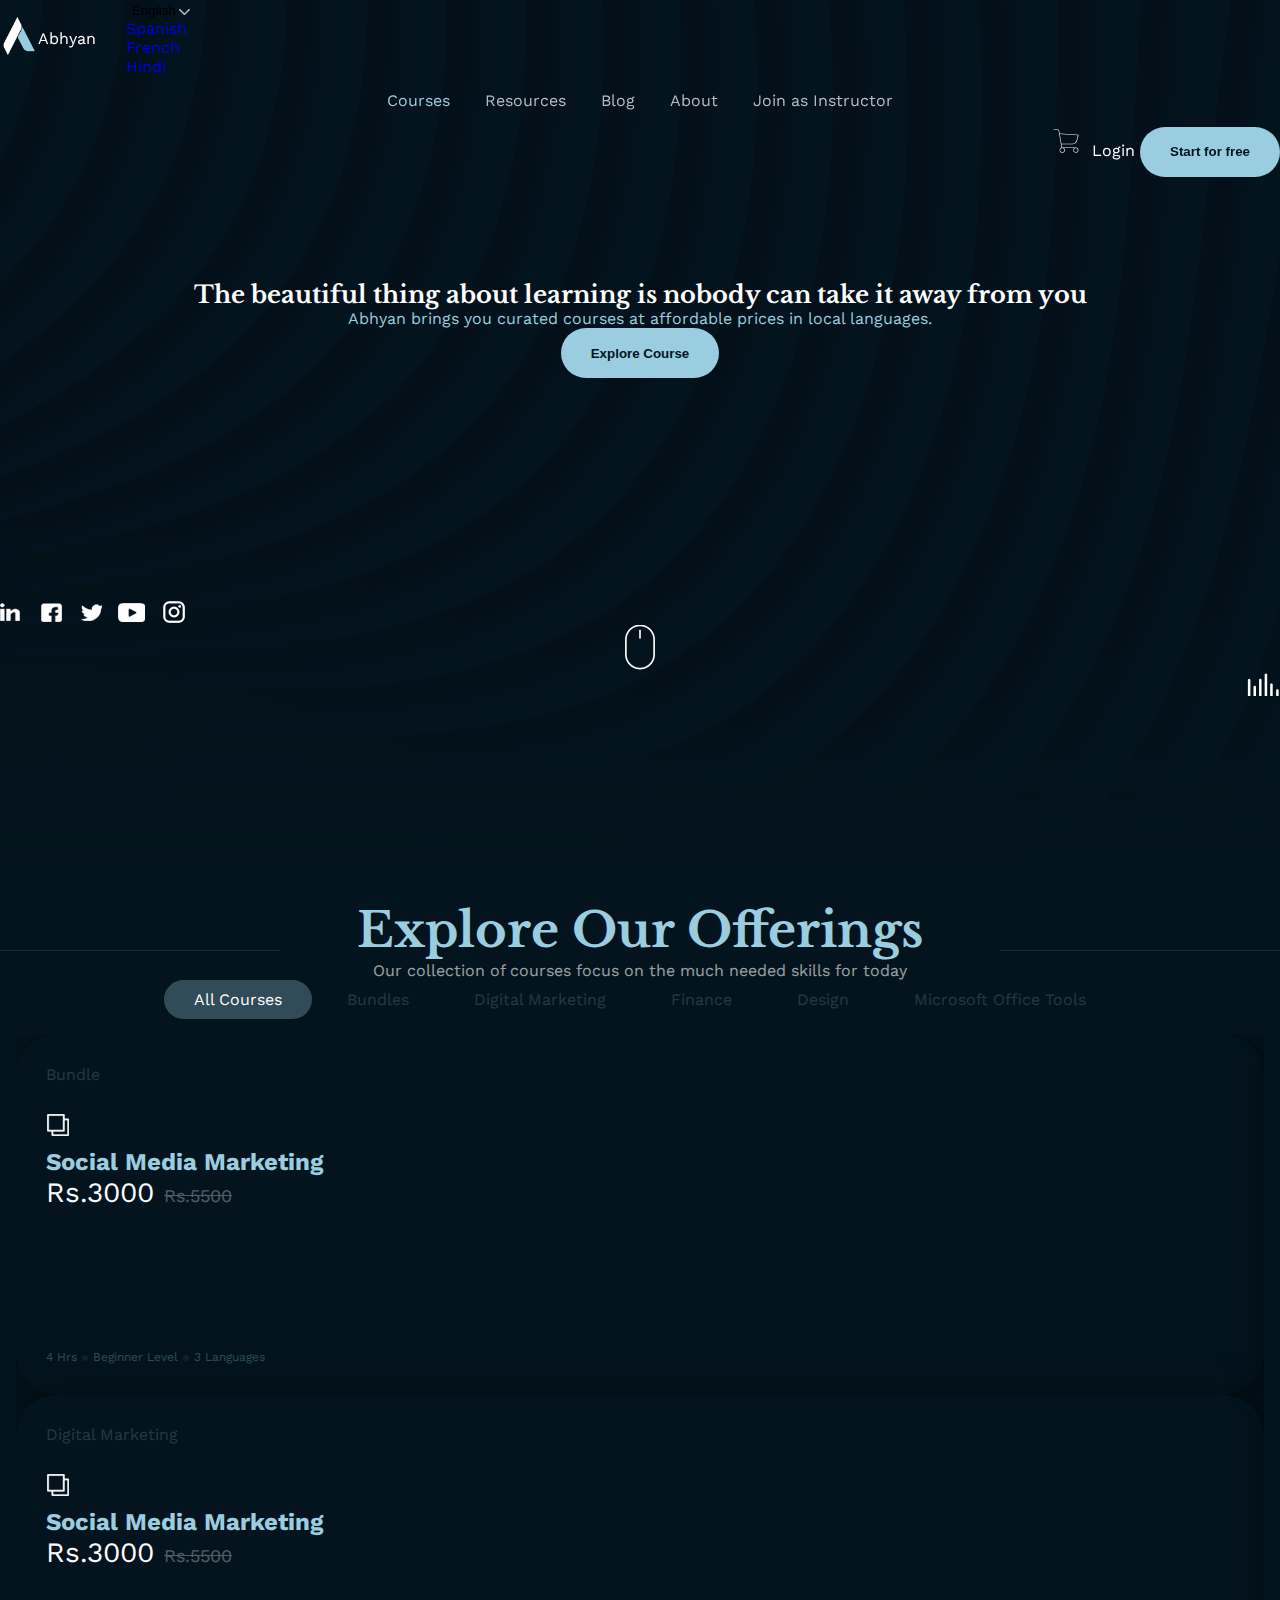
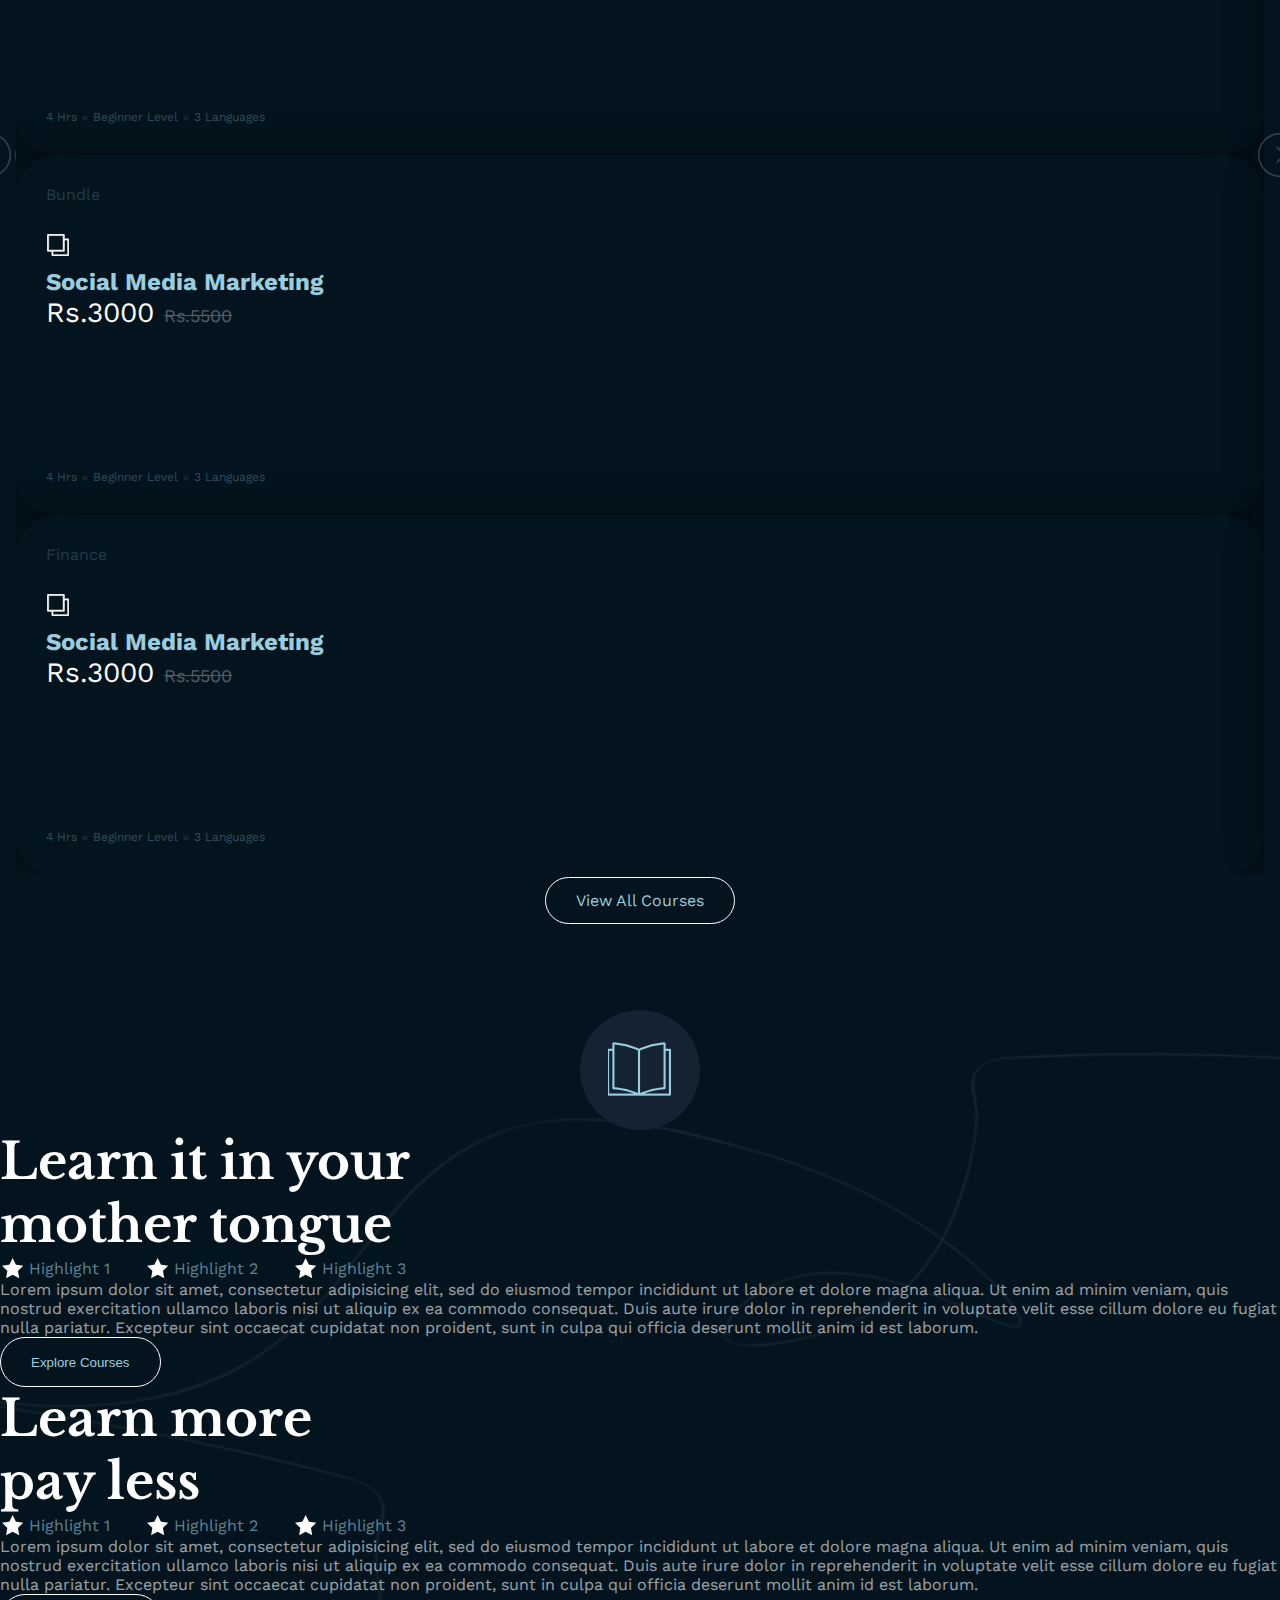
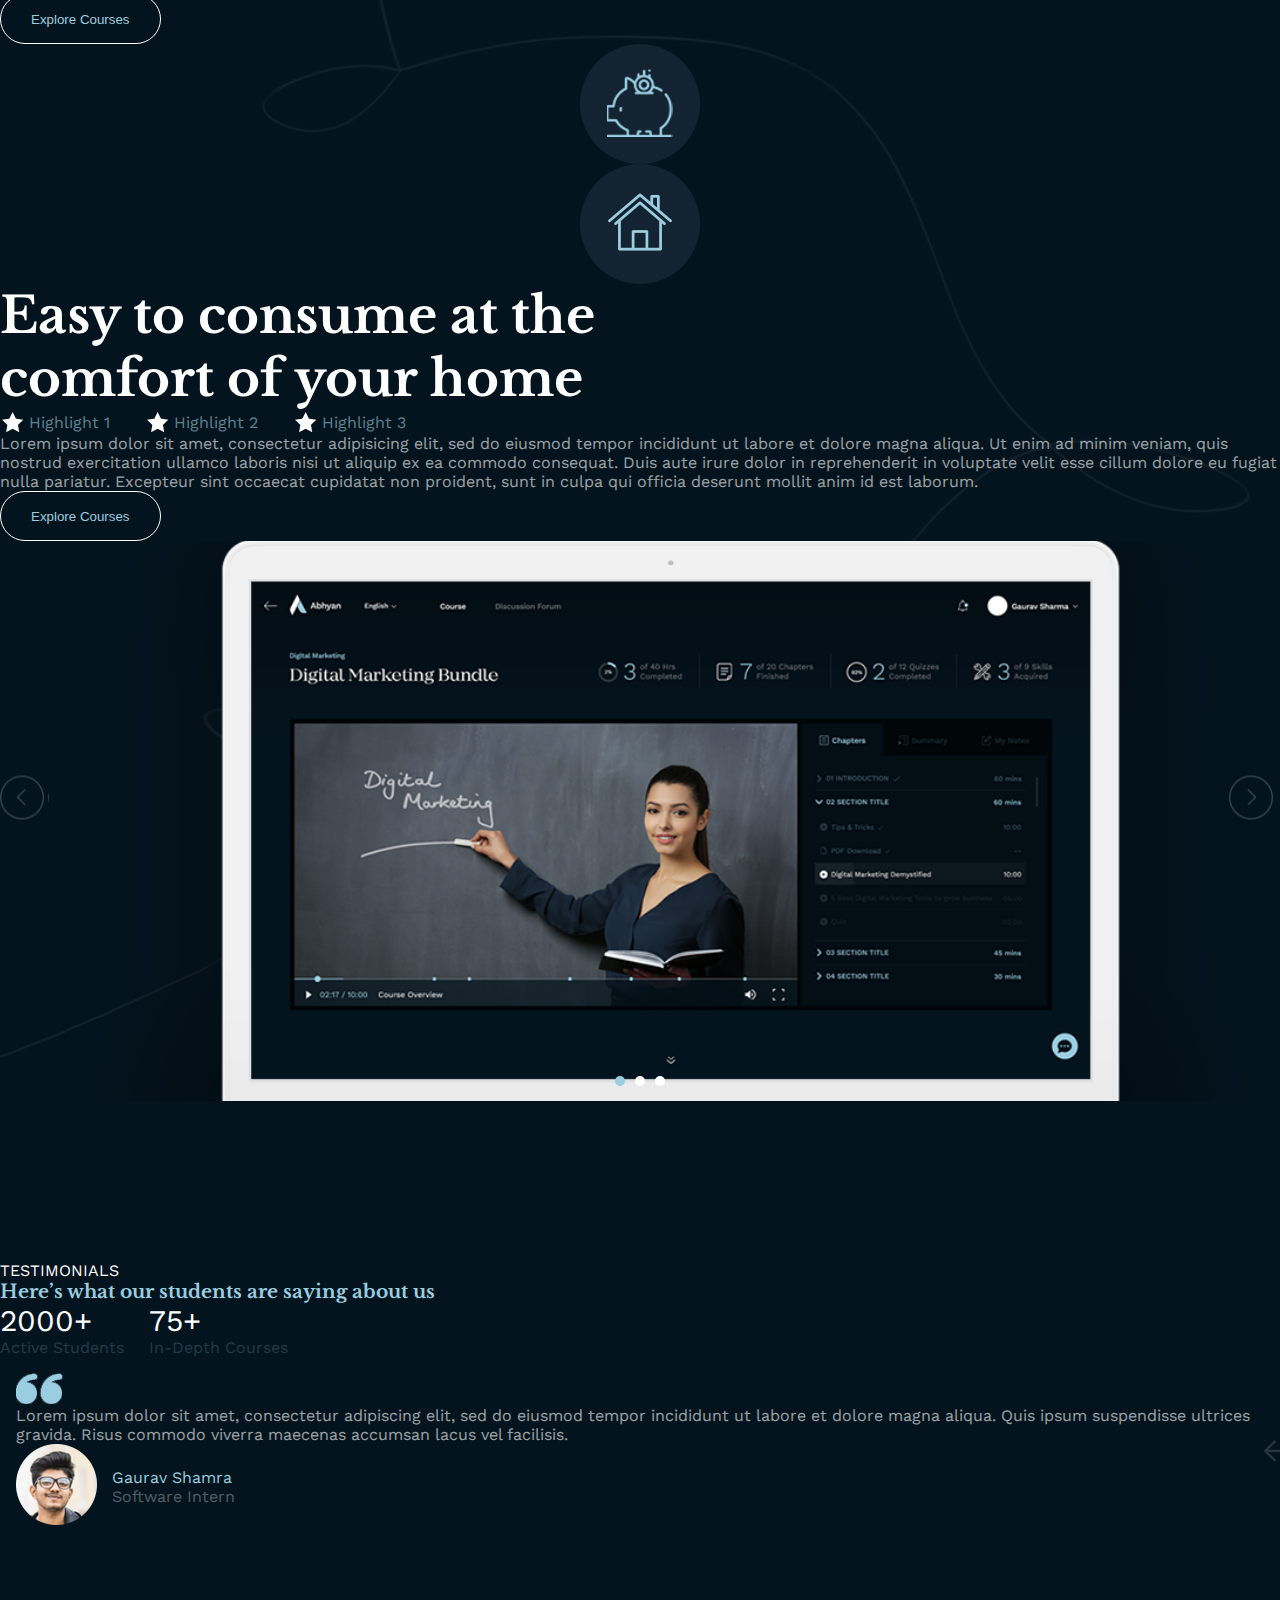
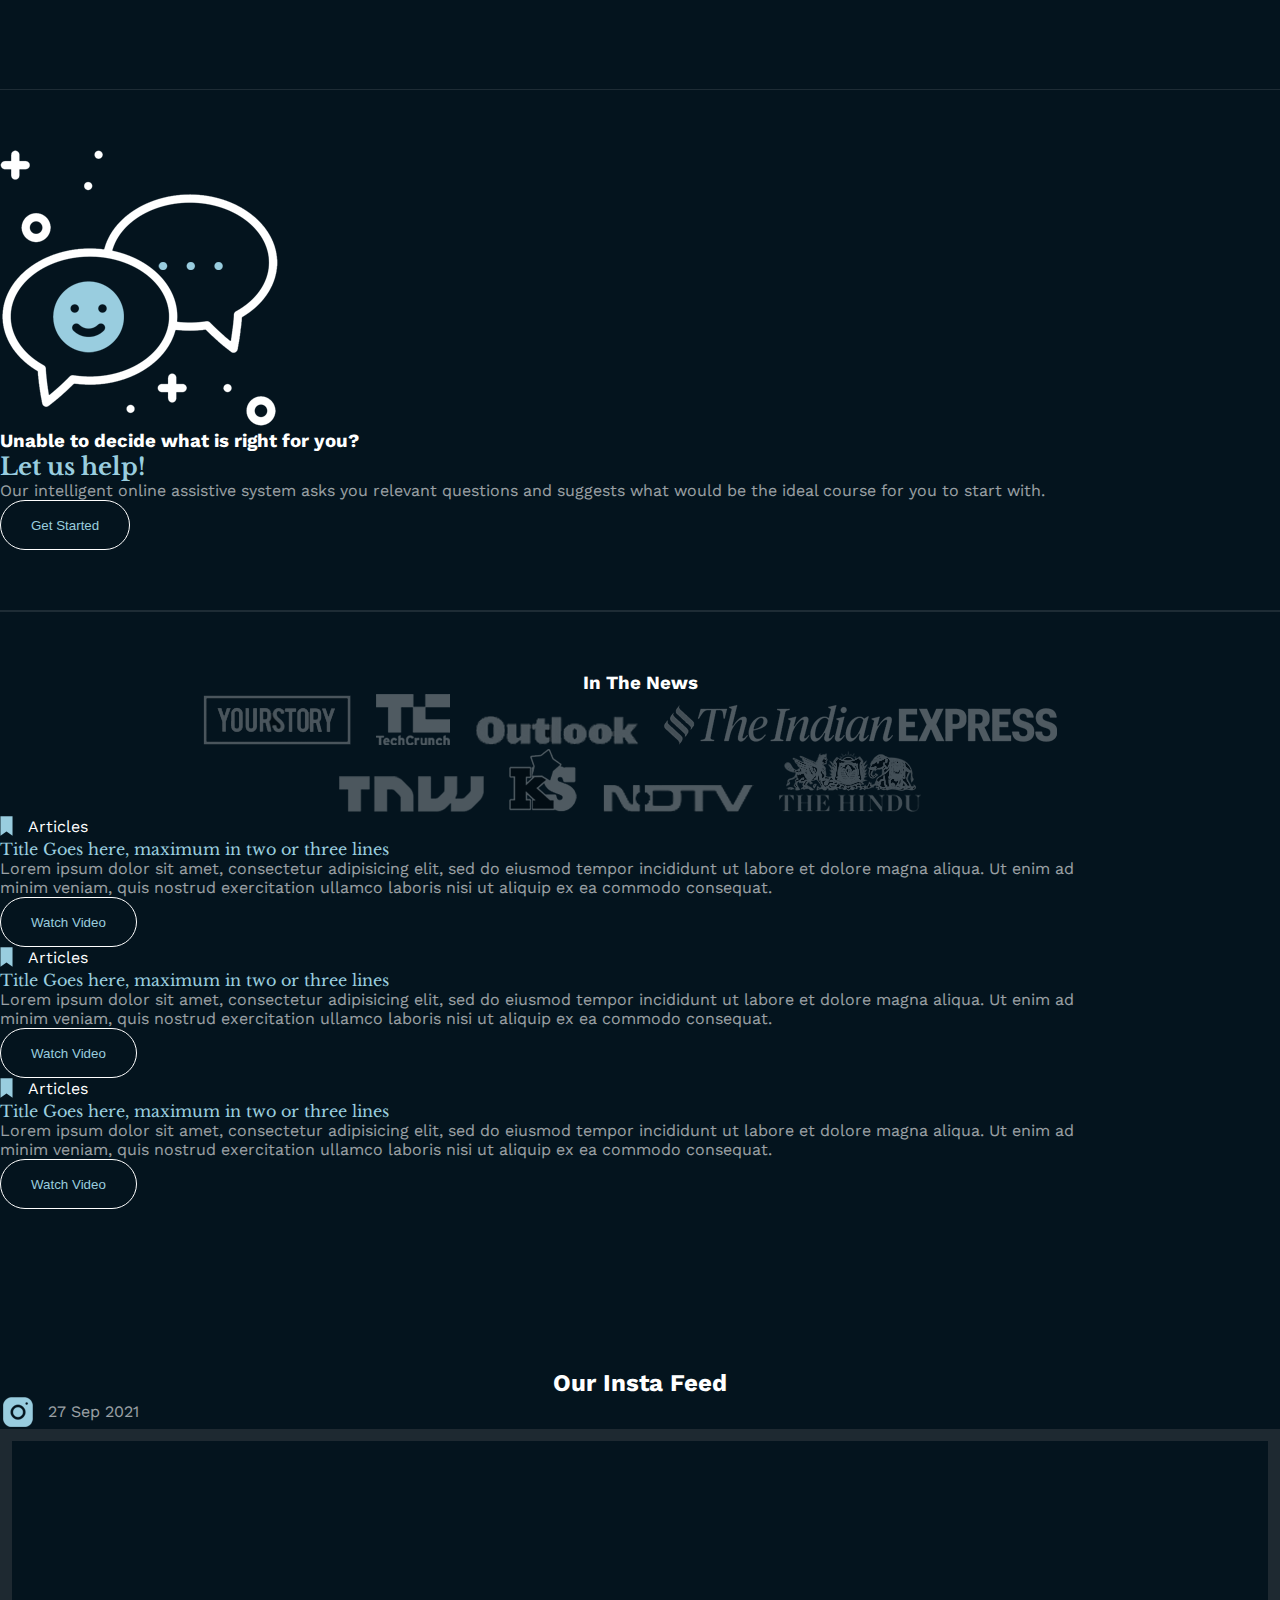
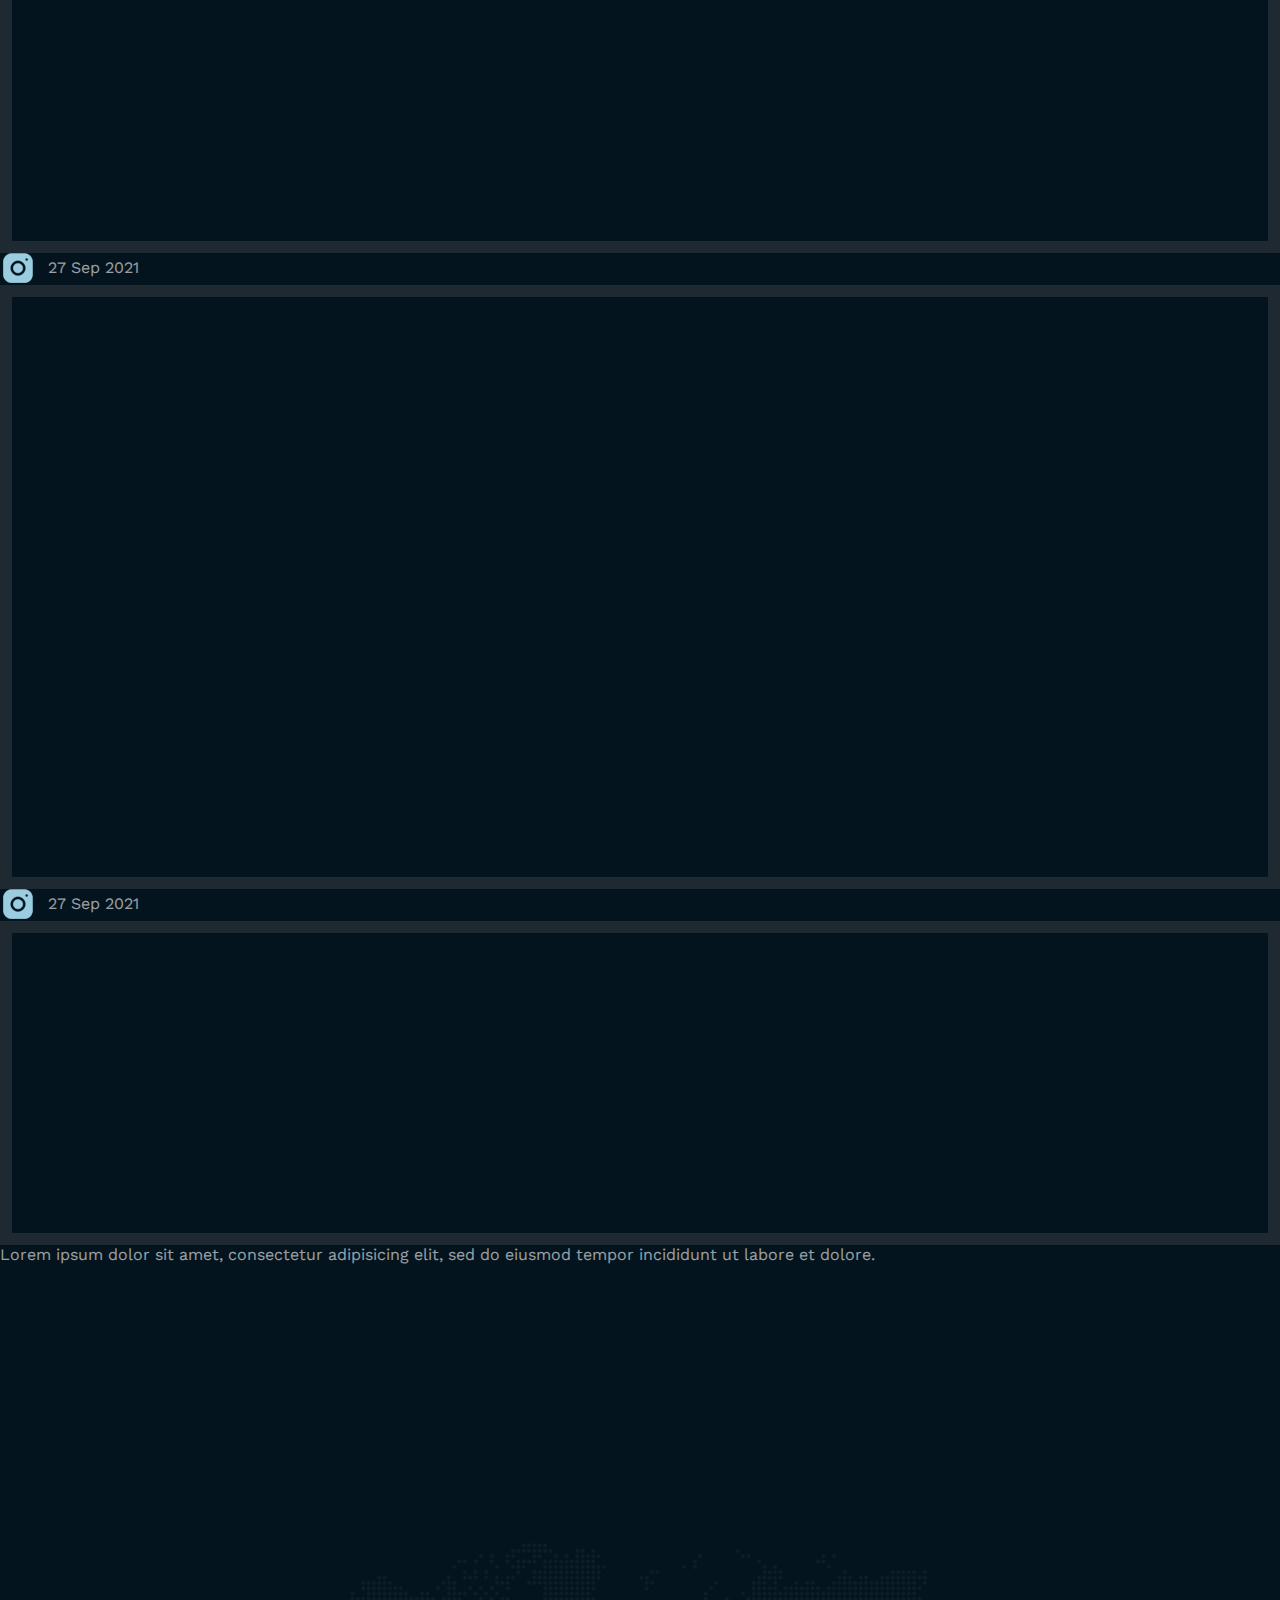
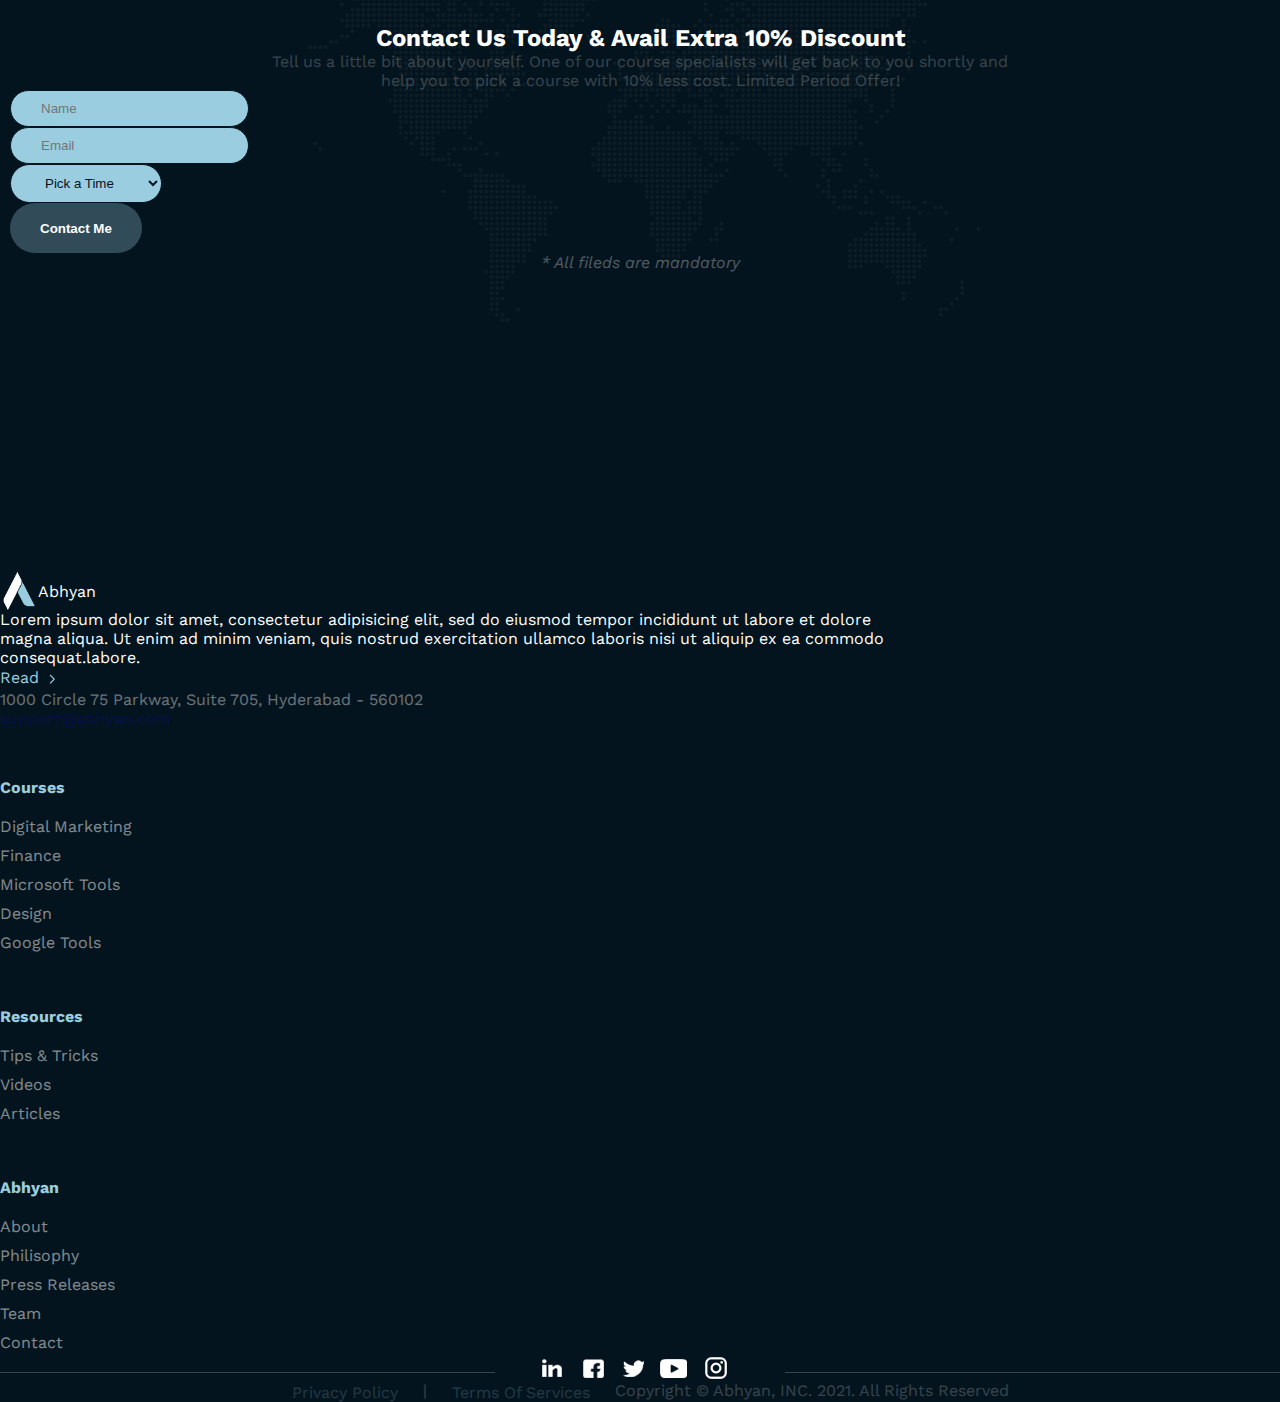
==== index.html @ 8d888784 "UI fixed" ====
<!DOCTYPE html>
<html lang="en">
<head>
  <meta charset="UTF-8">
  <meta http-equiv="X-UA-Compatible" content="IE=edge">
  <meta name="viewport" content="width=device-width, initial-scale=1.0">
  <link href="https://cdn.jsdelivr.net/npm/bootstrap@5.0.2/dist/css/bootstrap.min.css" rel="stylesheet"
    integrity="sha384-EVSTQN3/azprG1Anm3QDgpJLIm9Nao0Yz1ztcQTwFspd3yD65VohhpuuCOmLASjC" crossorigin="anonymous">
  <script src="https://cdn.jsdelivr.net/npm/bootstrap@5.0.2/dist/js/bootstrap.bundle.min.js"
    integrity="sha384-MrcW6ZMFYlzcLA8Nl+NtUVF0sA7MsXsP1UyJoMp4YLEuNSfAP+JcXn/tWtIaxVXM"
    crossorigin="anonymous"></script>
  <title>Abhyan</title>
  <link href="https://fonts.googleapis.com/css2?family=Work+Sans:wght@200;400;600;800;900&display=swap"
    rel="stylesheet">
  <link rel="stylesheet" href="css/custom.css">
  <link href="https://fonts.googleapis.com/css2?family=Libre+Baskerville:ital,wght@0,400;0,700;1,400&display=swap"
    rel="stylesheet">
  <link rel="icon" type="image/x-icon" href="/img/favicon.ico">

</head>

<body>
  <header class="ab-header p-3" id="_hederBar">
    <div class="container">
      <div class="row ab-justify-content">
        <div class="col-3 ">
          <div class="ab-logo-wrapper">
            <div class="ab-logo" >
              <button class="ab-account-menu-mobile" type="button"  onclick="accountMenuMobile()" ><svg class="MuiSvgIcon-root MuiSvgIcon-fontSizeMedium css-wr8ge5" focusable="false" aria-hidden="true" viewBox="0 0 24 24" data-testid="MenuIcon"><path d="M3 18h18v-2H3v2zm0-5h18v-2H3v2zm0-7v2h18V6H3z"></path></svg><span class="MuiTouchRipple-root css-w0pj6f"></span></button>
              <a class="ab-logo-img" href="index.html"><img src="img/abhyan-logo.png" alt="abhyan"></a>
              <span class="ab-logo-content fs-5 ">Abhyan</span>
            </div>
            <div class="ab-lg">
              <div class="dropdown">
                <button class="btn btn-secondary dropdown-toggle ab-dropdown" type="button" id="ab-lang"
                  data-bs-toggle="dropdown" aria-expanded="false">
                  English
                </button>
                <ul class="dropdown-menu" aria-labelledby="dropdownMenuButton1">
                  <li><a class="dropdown-item" href="#">Spanish</a></li>
                  <li><a class="dropdown-item" href="#">French</a></li>
                  <li><a class="dropdown-item" href="#">Hindi </a></li>
                </ul>
              </div>
            </div>
          </div>
        </div>
        <div class="col">
          <ul class="ab-nav" id="_navMenu">
            <li> <a class="active fs-6">Courses</a></li>
            <li> <a class="">Resources</a></li>
            <li> <a class="">Blog</a></li>
            <li> <a class="">About</a></li>
            <li> <a class="">Join as Instructor</a></li>
          </ul>
          <div class="ab-balck-bg-mainmenu" onclick="accountMenuMobile()"></div>
        </div>
        <div class="col-3 ab-text-right ab-m-width">
          <div class="ab-login-st">
            <button class="ab-card-icon" tabindex="0" type="button"><span class="MuiBadge-root MuiBadge-root css-1rzb3uu"><svg width="30" height="30" viewBox="0 0 512 512" xmlns="http://www.w3.org/2000/svg"><path d="m444.72 252.01 26.316-96.051a5.114 5.114 0 0 0-.758-4.3 5.11 5.11 0 0 0-3.797-2.153l-318-22.988a5.19 5.19 0 0 0-.922 0l-7.218-42.344a35.84 35.84 0 0 0-35.328-29.797H46.079a5.12 5.12 0 0 0 0 10.238h59.395a25.615 25.615 0 0 1 16.516 6.035 25.611 25.611 0 0 1 8.726 15.266l37.477 219.9c-.043.39-.043.79 0 1.18.035.992.356 1.949.922 2.765l10.238 59.086.004-.004a45.105 45.105 0 0 0 2.601 87.617 45.093 45.093 0 0 0 37.688-9.023 45.106 45.106 0 0 0 .257-69.993h174.08a45.113 45.113 0 0 0-16.438 37.09 45.125 45.125 0 0 0 20.008 35.293 45.104 45.104 0 0 0 68.22-24.453 45.099 45.099 0 0 0-43.22-58.168h-233.73l-9.625-54.887h186.52a81.91 81.91 0 0 0 49.691-16.809 81.912 81.912 0 0 0 29.31-43.504zm12.082 160.41v-.004a34.863 34.863 0 0 1-59.519 24.656 34.867 34.867 0 0 1-10.215-24.656 34.864 34.864 0 0 1 10.215-24.652 34.865 34.865 0 0 1 24.652-10.215 34.916 34.916 0 0 1 24.641 10.23 34.909 34.909 0 0 1 10.227 24.637zm-231.27 0v-.004a34.863 34.863 0 0 1-59.519 24.656 34.867 34.867 0 0 1-10.215-24.656 34.864 34.864 0 0 1 10.215-24.652 34.865 34.865 0 0 1 24.652-10.215 34.923 34.923 0 0 1 34.868 34.867zm-76.031-275.56 310.07 22.371-24.73 90.062a71.667 71.667 0 0 1-69.117 52.785h-188.06z" fill="#fff"></path></svg><span class="MuiBadge-badge jss122 MuiBadge-standard MuiBadge-invisible MuiBadge-anchorOriginTopRight MuiBadge-anchorOriginTopRightCircular MuiBadge-overlapCircular MuiBadge-colorPrimary MuiBadge-badge css-1kj5hpl"></span></span><span class="MuiTouchRipple-root css-w0pj6f"></span></button>
            <a type="button" class="btn btn-link" onclick="closeBt()">Login</a>
            <button type="button" class="btn btn-primary ab-button m-hd">Start for free</button>
          </div>
        </div>
      </div>
    </div>
  </header>

  <!-- banner -->
  <section class="ab-banner" id="_bannerwith">
    <div class="container">
      <div class="row">
        <div class="col">
          <div class="ab-banner-wrapper">
            <h2 class="ab-title-banner ab-title mb-3 fs-1">The beautiful thing about learning is nobody can take it away from
              you
            </h2>
            <span class="ab-sub-title mb-5">Abhyan brings you curated courses at affordable prices in local
              languages.</span>
            <button type="button" class="btn btn-primary ab-button">Explore Course</button>
          </div>
        </div>
      </div>
    </div>
    <div class="container ab-banner-footer">
      <div class="row">
        <div class="col">
          <ul class="ab-sns">
            <li>
              <a>
                <span class="ab-linkedin"></span>
              </a>
            </li>
            <li>
              <a>
                <span class="ab-facebook"></span>
              </a>
            </li>
            <li>
              <a>
                <span class="ab-twitter"></span>
              </a>
            </li>
            <li>
              <a>
                <span class="ab-youtube"></span>
              </a>
            </li>
            <li>
              <a>
                <span class="ab-pinterest"></span>
              </a>
            </li>
          </ul>
        </div>
        <div class="col">
          <a class="ab-scroll-icon ab-sprit-img" href="#explore"></a>
        </div>
        <div class="col ab-text-right">
          <span class="ab-sound ab-sprit-img"></span>
        </div>
      </div>
    </div>
  </section>

  <!--Exploer Our offerings-->
  <section class="ab-exp-off ab-title-line" id="explore">
    <div class="container" id="tabs">
      <div class="row ab-text-center ">
        <div class="col">
          <div class="ab-title my-4">
            <h2 class="ab-title ab-exp-title mb-2 fs-1">Explore Our Offerings</h2>
            <span class="ab-content">Our collection of courses focus on the much needed skills for today</span>
          </div>
        </div>
      </div>
      <div class="row ab-text-center my-4">
        <div class="col">
          <div class="ab-courses">
            <a class="slide-arrow ab-sprit-img slide-arrow-next-mon" onclick="nextBtn(event)"></a>
            <ul class="ab-courses-list">
              <li class="ab-courses-link ab-active"><a class=" tab whiteborder" >All Courses</a></li>
              <li class="ab-courses-link"><a class="tab" >Bundles</a></li>
              <li class="ab-courses-link"><a class="tab" >Digital Marketing</a></li>
              <li class="ab-courses-link"><a class="tab" >Finance</a></li>
              <li class="ab-courses-link"><a class="tab" >Design</a></li>
              <li class="ab-courses-link"><a class="tab" >Microsoft Office Tools</a></li>
            </ul>
            <a class="slide-arrow ab-sprit-img slide-arrow-prev-mon" onclick="prevBtn(event)"></a>
          </div>
        </div>
      </div>
      <div class="row ab-exp-out-tab ab-exp-90 my-4">
        <div class="col">
          <div id="allCourses" class="tabContent">
            <div class="slider-wrapper">
              <a class="slide-arrow ab-sprit-img slide-arrow-next" onclick="nextBtn(event)"></a>
              <ul class="slides-container py-5 c">
                <li class="slide">
                  <div class="row ab-exp-out-tab gap1rp">
                    <div class="col-md-3 col-sm-12">
                      <div class="ab-exp-box">
                        <span class="ab-exp-box-tab-content">Bundle</span>
                        <spna class="ab-exp-box-icon ab-sprit-img"></spna>
                        <h3 class="ab-exp-box-title">Social Media Marketing</h3>
                        <div class="ab-exp-box-prize">
                          <span class="ab-main-prize">Rs.3000 </span>
                          <del class="ab-delelt-prize">Rs.5500</del>
                        </div>
                        <div class="ab-exp-box-footer">
                          <ul class="ab-exp-box-footer-list">
                            <li>4 Hrs</li>
                            <li><span class="ab-space-dot"></span></li>
                            <li>Beginner Level</li>
                            <li><span class="ab-space-dot"></span></li>
                            <li>3 Languages</li>
                          </ul>
                        </div>
                      </div>
                    </div>
                    <div class="col-md-3 col-sm-12">
                      <div class="ab-exp-box">
                        <span class="ab-exp-box-tab-content">Digital Marketing</span>
                        <spna class="ab-exp-box-icon ab-sprit-img"></spna>
                        <h3 class="ab-exp-box-title">Social Media Marketing</h3>
                        <div class="ab-exp-box-prize">
                          <span class="ab-main-prize">Rs.3000 </span>
                          <del class="ab-delelt-prize">Rs.5500</del>
                        </div>
                        <div class="ab-exp-box-footer">
                          <ul class="ab-exp-box-footer-list">
                            <li>4 Hrs</li>
                            <li><span class="ab-space-dot"></span></li>
                            <li>Beginner Level</li>
                            <li><span class="ab-space-dot"></span></li>
                            <li>3 Languages</li>
                          </ul>
                        </div>
                      </div>
                    </div>
                    <div class="col-md-3 col-sm-12">
                      <div class="ab-exp-box">
                        <span class="ab-exp-box-tab-content">Bundle</span>
                        <spna class="ab-exp-box-icon ab-sprit-img"></spna>
                        <h3 class="ab-exp-box-title">Social Media Marketing</h3>
                        <div class="ab-exp-box-prize">
                          <span class="ab-main-prize">Rs.3000 </span>
                          <del class="ab-delelt-prize">Rs.5500</del>
                        </div>
                        <div class="ab-exp-box-footer">
                          <ul class="ab-exp-box-footer-list">
                            <li>4 Hrs</li>
                            <li><span class="ab-space-dot"></span></li>
                            <li>Beginner Level</li>
                            <li><span class="ab-space-dot"></span></li>
                            <li>3 Languages</li>
                          </ul>
                        </div>
                      </div>
                    </div>
                    <div class="col-md-3 col-sm-12">
                      <div class="ab-exp-box">
                        <span class="ab-exp-box-tab-content">Finance</span>
                        <spna class="ab-exp-box-icon ab-sprit-img"></spna>
                        <h3 class="ab-exp-box-title">Social Media Marketing</h3>
                        <div class="ab-exp-box-prize">
                          <span class="ab-main-prize">Rs.3000 </span>
                          <del class="ab-delelt-prize">Rs.5500</del>
                        </div>
                        <div class="ab-exp-box-footer">
                          <ul class="ab-exp-box-footer-list">
                            <li>4 Hrs</li>
                            <li><span class="ab-space-dot"></span></li>
                            <li>Beginner Level</li>
                            <li><span class="ab-space-dot"></span></li>
                            <li>3 Languages</li>
                          </ul>
                        </div>
                      </div>
                    </div>
                  </div>
                </li>
                <li class="slide">
                  <div class="row ab-exp-out-tab gap1rp">
                    <div class="col-md-3 col-sm-12">
                      <div class="ab-exp-box">
                        <span class="ab-exp-box-tab-content">Bundle</span>
                        <spna class="ab-exp-box-icon ab-sprit-img"></spna>
                        <h3 class="ab-exp-box-title">Social Media Marketing</h3>
                        <div class="ab-exp-box-prize">
                          <span class="ab-main-prize">Rs.3000 </span>
                          <del class="ab-delelt-prize">Rs.5500</del>
                        </div>
                        <div class="ab-exp-box-footer">
                          <ul class="ab-exp-box-footer-list">
                            <li>4 Hrs</li>
                            <li><span class="ab-space-dot"></span></li>
                            <li>Beginner Level</li>
                            <li><span class="ab-space-dot"></span></li>
                            <li>3 Languages</li>
                          </ul>
                        </div>
                      </div>
                    </div>
                    <div class="col-md-3 col-sm-12">
                      <div class="ab-exp-box">
                        <span class="ab-exp-box-tab-content">Bundle</span>
                        <spna class="ab-exp-box-icon ab-sprit-img"></spna>
                        <h3 class="ab-exp-box-title">Social Media Marketing</h3>
                        <div class="ab-exp-box-prize">
                          <span class="ab-main-prize">Rs.3000 </span>
                          <del class="ab-delelt-prize">Rs.5500</del>
                        </div>
                        <div class="ab-exp-box-footer">
                          <ul class="ab-exp-box-footer-list">
                            <li>4 Hrs</li>
                            <li><span class="ab-space-dot"></span></li>
                            <li>Beginner Level</li>
                            <li><span class="ab-space-dot"></span></li>
                            <li>3 Languages</li>
                          </ul>
                        </div>
                      </div>
                    </div>
                    <div class="col-md-3 col-sm-12">
                      <div class="ab-exp-box">
                        <span class="ab-exp-box-tab-content">Bundle</span>
                        <spna class="ab-exp-box-icon ab-sprit-img"></spna>
                        <h3 class="ab-exp-box-title">Social Media Marketing</h3>
                        <div class="ab-exp-box-prize">
                          <span class="ab-main-prize">Rs.3000 </span>
                          <del class="ab-delelt-prize">Rs.5500</del>
                        </div>
                        <div class="ab-exp-box-footer">
                          <ul class="ab-exp-box-footer-list">
                            <li>4 Hrs</li>
                            <li><span class="ab-space-dot"></span></li>
                            <li>Beginner Level</li>
                            <li><span class="ab-space-dot"></span></li>
                            <li>3 Languages</li>
                          </ul>
                        </div>
                      </div>
                    </div>
                    <div class="col-md-3 col-sm-12">
                      <div class="ab-exp-box">
                        <span class="ab-exp-box-tab-content">Bundle</span>
                        <spna class="ab-exp-box-icon ab-sprit-img"></spna>
                        <h3 class="ab-exp-box-title">Social Media Marketing</h3>
                        <div class="ab-exp-box-prize">
                          <span class="ab-main-prize">Rs.3000 </span>
                          <del class="ab-delelt-prize">Rs.5500</del>
                        </div>
                        <div class="ab-exp-box-footer">
                          <ul class="ab-exp-box-footer-list">
                            <li>4 Hrs</li>
                            <li><span class="ab-space-dot"></span></li>
                            <li>Beginner Level</li>
                            <li><span class="ab-space-dot"></span></li>
                            <li>3 Languages</li>
                          </ul>
                        </div>
                      </div>
                    </div>
                  </div>
                </li>
                <li class="slide">
                  <div class="row ab-exp-out-tab gap1rp">
                    <div class="col-md-3 col-sm-12">
                      <div class="ab-exp-box">
                        <span class="ab-exp-box-tab-content">Microsoft Office Tools</span>
                        <spna class="ab-exp-box-icon ab-sprit-img"></spna>
                        <h3 class="ab-exp-box-title">Social Media Marketing</h3>
                        <div class="ab-exp-box-prize">
                          <span class="ab-main-prize">Rs.3000 </span>
                          <del class="ab-delelt-prize">Rs.5500</del>
                        </div>
                        <div class="ab-exp-box-footer">
                          <ul class="ab-exp-box-footer-list">
                            <li>4 Hrs</li>
                            <li><span class="ab-space-dot"></span></li>
                            <li>Beginner Level</li>
                            <li><span class="ab-space-dot"></span></li>
                            <li>3 Languages</li>
                          </ul>
                        </div>
                      </div>
                    </div>
                    <div class="col-md-3 col-sm-12">
                      <div class="ab-exp-box">
                        <span class="ab-exp-box-tab-content">Bundle</span>
                        <spna class="ab-exp-box-icon ab-sprit-img"></spna>
                        <h3 class="ab-exp-box-title">Social Media Marketing</h3>
                        <div class="ab-exp-box-prize">
                          <span class="ab-main-prize">Rs.3000 </span>
                          <del class="ab-delelt-prize">Rs.5500</del>
                        </div>
                        <div class="ab-exp-box-footer">
                          <ul class="ab-exp-box-footer-list">
                            <li>4 Hrs</li>
                            <li><span class="ab-space-dot"></span></li>
                            <li>Beginner Level</li>
                            <li><span class="ab-space-dot"></span></li>
                            <li>3 Languages</li>
                          </ul>
                        </div>
                      </div>
                    </div>
                    <div class="col-md-3 col-sm-12">
                      <div class="ab-exp-box">
                        <span class="ab-exp-box-tab-content">Digital Marketing</span>
                        <spna class="ab-exp-box-icon ab-sprit-img"></spna>
                        <h3 class="ab-exp-box-title">Social Media Marketing</h3>
                        <div class="ab-exp-box-prize">
                          <span class="ab-main-prize">Rs.3000 </span>
                          <del class="ab-delelt-prize">Rs.5500</del>
                        </div>
                        <div class="ab-exp-box-footer">
                          <ul class="ab-exp-box-footer-list">
                            <li>4 Hrs</li>
                            <li><span class="ab-space-dot"></span></li>
                            <li>Beginner Level</li>
                            <li><span class="ab-space-dot"></span></li>
                            <li>3 Languages</li>
                          </ul>
                        </div>
                      </div>
                    </div>
                    <div class="col-md-3 col-sm-12">
                      <div class="ab-exp-box">
                        <span class="ab-exp-box-tab-content">Finance</span>
                        <spna class="ab-exp-box-icon ab-sprit-img"></spna>
                        <h3 class="ab-exp-box-title">Social Media Marketing</h3>
                        <div class="ab-exp-box-prize">
                          <span class="ab-main-prize">Rs.3000 </span>
                          <del class="ab-delelt-prize">Rs.5500</del>
                        </div>
                        <div class="ab-exp-box-footer">
                          <ul class="ab-exp-box-footer-list">
                            <li>4 Hrs</li>
                            <li><span class="ab-space-dot"></span></li>
                            <li>Beginner Level</li>
                            <li><span class="ab-space-dot"></span></li>
                            <li>3 Languages</li>
                          </ul>
                        </div>
                      </div>
                    </div>
                  </div>
                </li>
              </ul>
              <a class="slide-arrow ab-sprit-img slide-arrow-prev" onclick="prevBtn(event)"></a>
            </div>
          </div>
          <div id="bundles" class="tabContent">
            <div class="slider-wrapper">
              <a class="slide-arrow ab-sprit-img slide-arrow-next" onclick="nextBtn(event)"></a>
              <ul class="slides-container py-5 d">
                <li class="slide">
                  <div class="row ab-exp-out-tab gap1rp">
                    <div class="col-md-3 col-sm-12">
                      <div class="ab-exp-box">
                        <span class="ab-exp-box-tab-content">Bundle</span>
                        <spna class="ab-exp-box-icon ab-sprit-img"></spna>
                        <h3 class="ab-exp-box-title">Social Media Marketing</h3>
                        <div class="ab-exp-box-prize">
                          <span class="ab-main-prize">Rs.3000 </span>
                          <del class="ab-delelt-prize">Rs.5500</del>
                        </div>
                        <div class="ab-exp-box-footer">
                          <ul class="ab-exp-box-footer-list">
                            <li>4 Hrs</li>
                            <li><span class="ab-space-dot"></span></li>
                            <li>Beginner Level</li>
                            <li><span class="ab-space-dot"></span></li>
                            <li>3 Languages</li>
                          </ul>
                        </div>
                      </div>
                    </div>
                    <div class="col-md-3 col-sm-12">
                      <div class="ab-exp-box">
                        <span class="ab-exp-box-tab-content">Bundle</span>
                        <spna class="ab-exp-box-icon ab-sprit-img"></spna>
                        <h3 class="ab-exp-box-title">Social Media Marketing</h3>
                        <div class="ab-exp-box-prize">
                          <span class="ab-main-prize">Rs.3000 </span>
                          <del class="ab-delelt-prize">Rs.5500</del>
                        </div>
                        <div class="ab-exp-box-footer">
                          <ul class="ab-exp-box-footer-list">
                            <li>4 Hrs</li>
                            <li><span class="ab-space-dot"></span></li>
                            <li>Beginner Level</li>
                            <li><span class="ab-space-dot"></span></li>
                            <li>3 Languages</li>
                          </ul>
                        </div>
                      </div>
                    </div>
                    <div class="col-md-3 col-sm-12">
                      <div class="ab-exp-box">
                        <span class="ab-exp-box-tab-content">Bundle</span>
                        <spna class="ab-exp-box-icon ab-sprit-img"></spna>
                        <h3 class="ab-exp-box-title">Social Media Marketing</h3>
                        <div class="ab-exp-box-prize">
                          <span class="ab-main-prize">Rs.3000 </span>
                          <del class="ab-delelt-prize">Rs.5500</del>
                        </div>
                        <div class="ab-exp-box-footer">
                          <ul class="ab-exp-box-footer-list">
                            <li>4 Hrs</li>
                            <li><span class="ab-space-dot"></span></li>
                            <li>Beginner Level</li>
                            <li><span class="ab-space-dot"></span></li>
                            <li>3 Languages</li>
                          </ul>
                        </div>
                      </div>
                    </div>
                    <div class="col-md-3 col-sm-12">
                      <div class="ab-exp-box">
                        <span class="ab-exp-box-tab-content">Bundle</span>
                        <spna class="ab-exp-box-icon ab-sprit-img"></spna>
                        <h3 class="ab-exp-box-title">Social Media Marketing</h3>
                        <div class="ab-exp-box-prize">
                          <span class="ab-main-prize">Rs.3000 </span>
                          <del class="ab-delelt-prize">Rs.5500</del>
                        </div>
                        <div class="ab-exp-box-footer">
                          <ul class="ab-exp-box-footer-list">
                            <li>4 Hrs</li>
                            <li><span class="ab-space-dot"></span></li>
                            <li>Beginner Level</li>
                            <li><span class="ab-space-dot"></span></li>
                            <li>3 Languages</li>
                          </ul>
                        </div>
                      </div>
                    </div>
                  </div>
                </li>
                <li class="slide">
                  <div class="row ab-exp-out-tab gap1rp">
                    <div class="col-md-3 col-sm-12">
                      <div class="ab-exp-box">
                        <span class="ab-exp-box-tab-content">Bundle</span>
                        <spna class="ab-exp-box-icon ab-sprit-img"></spna>
                        <h3 class="ab-exp-box-title">Social Media Marketing</h3>
                        <div class="ab-exp-box-prize">
                          <span class="ab-main-prize">Rs.3000 </span>
                          <del class="ab-delelt-prize">Rs.5500</del>
                        </div>
                        <div class="ab-exp-box-footer">
                          <ul class="ab-exp-box-footer-list">
                            <li>4 Hrs</li>
                            <li><span class="ab-space-dot"></span></li>
                            <li>Beginner Level</li>
                            <li><span class="ab-space-dot"></span></li>
                            <li>3 Languages</li>
                          </ul>
                        </div>
                      </div>
                    </div>
                    <div class="col-md-3 col-sm-12">
                      <div class="ab-exp-box">
                        <span class="ab-exp-box-tab-content">Bundle</span>
                        <spna class="ab-exp-box-icon ab-sprit-img"></spna>
                        <h3 class="ab-exp-box-title">Social Media Marketing</h3>
                        <div class="ab-exp-box-prize">
                          <span class="ab-main-prize">Rs.3000 </span>
                          <del class="ab-delelt-prize">Rs.5500</del>
                        </div>
                        <div class="ab-exp-box-footer">
                          <ul class="ab-exp-box-footer-list">
                            <li>4 Hrs</li>
                            <li><span class="ab-space-dot"></span></li>
                            <li>Beginner Level</li>
                            <li><span class="ab-space-dot"></span></li>
                            <li>3 Languages</li>
                          </ul>
                        </div>
                      </div>
                    </div>
                    <div class="col-md-3 col-sm-12">
                      <div class="ab-exp-box">
                        <span class="ab-exp-box-tab-content">Bundle</span>
                        <spna class="ab-exp-box-icon ab-sprit-img"></spna>
                        <h3 class="ab-exp-box-title">Social Media Marketing</h3>
                        <div class="ab-exp-box-prize">
                          <span class="ab-main-prize">Rs.3000 </span>
                          <del class="ab-delelt-prize">Rs.5500</del>
                        </div>
                        <div class="ab-exp-box-footer">
                          <ul class="ab-exp-box-footer-list">
                            <li>4 Hrs</li>
                            <li><span class="ab-space-dot"></span></li>
                            <li>Beginner Level</li>
                            <li><span class="ab-space-dot"></span></li>
                            <li>3 Languages</li>
                          </ul>
                        </div>
                      </div>
                    </div>
                    <div class="col-md-3 col-sm-12">
                      <div class="ab-exp-box">
                        <span class="ab-exp-box-tab-content">Bundle</span>
                        <spna class="ab-exp-box-icon ab-sprit-img"></spna>
                        <h3 class="ab-exp-box-title">Social Media Marketing</h3>
                        <div class="ab-exp-box-prize">
                          <span class="ab-main-prize">Rs.3000 </span>
                          <del class="ab-delelt-prize">Rs.5500</del>
                        </div>
                        <div class="ab-exp-box-footer">
                          <ul class="ab-exp-box-footer-list">
                            <li>4 Hrs</li>
                            <li><span class="ab-space-dot"></span></li>
                            <li>Beginner Level</li>
                            <li><span class="ab-space-dot"></span></li>
                            <li>3 Languages</li>
                          </ul>
                        </div>
                      </div>
                    </div>
                  </div>
                </li>
                <li class="slide">
                  <div class="row ab-exp-out-tab gap1rp">
                    <div class="col-md-3 col-sm-12">
                      <div class="ab-exp-box">
                        <span class="ab-exp-box-tab-content">Bundle</span>
                        <spna class="ab-exp-box-icon ab-sprit-img"></spna>
                        <h3 class="ab-exp-box-title">Social Media Marketing</h3>
                        <div class="ab-exp-box-prize">
                          <span class="ab-main-prize">Rs.3000 </span>
                          <del class="ab-delelt-prize">Rs.5500</del>
                        </div>
                        <div class="ab-exp-box-footer">
                          <ul class="ab-exp-box-footer-list">
                            <li>4 Hrs</li>
                            <li><span class="ab-space-dot"></span></li>
                            <li>Beginner Level</li>
                            <li><span class="ab-space-dot"></span></li>
                            <li>3 Languages</li>
                          </ul>
                        </div>
                      </div>
                    </div>
                    <div class="col-md-3 col-sm-12">
                      <div class="ab-exp-box">
                        <span class="ab-exp-box-tab-content">Bundle</span>
                        <spna class="ab-exp-box-icon ab-sprit-img"></spna>
                        <h3 class="ab-exp-box-title">Social Media Marketing</h3>
                        <div class="ab-exp-box-prize">
                          <span class="ab-main-prize">Rs.3000 </span>
                          <del class="ab-delelt-prize">Rs.5500</del>
                        </div>
                        <div class="ab-exp-box-footer">
                          <ul class="ab-exp-box-footer-list">
                            <li>4 Hrs</li>
                            <li><span class="ab-space-dot"></span></li>
                            <li>Beginner Level</li>
                            <li><span class="ab-space-dot"></span></li>
                            <li>3 Languages</li>
                          </ul>
                        </div>
                      </div>
                    </div>
                    <div class="col-md-3 col-sm-12">
                      <div class="ab-exp-box">
                        <span class="ab-exp-box-tab-content">Bundle</span>
                        <spna class="ab-exp-box-icon ab-sprit-img"></spna>
                        <h3 class="ab-exp-box-title">Social Media Marketing</h3>
                        <div class="ab-exp-box-prize">
                          <span class="ab-main-prize">Rs.3000 </span>
                          <del class="ab-delelt-prize">Rs.5500</del>
                        </div>
                        <div class="ab-exp-box-footer">
                          <ul class="ab-exp-box-footer-list">
                            <li>4 Hrs</li>
                            <li><span class="ab-space-dot"></span></li>
                            <li>Beginner Level</li>
                            <li><span class="ab-space-dot"></span></li>
                            <li>3 Languages</li>
                          </ul>
                        </div>
                      </div>
                    </div>
                    <div class="col-md-3 col-sm-12">
                      <div class="ab-exp-box">
                        <span class="ab-exp-box-tab-content">Bundle</span>
                        <spna class="ab-exp-box-icon ab-sprit-img"></spna>
                        <h3 class="ab-exp-box-title">Social Media Marketing</h3>
                        <div class="ab-exp-box-prize">
                          <span class="ab-main-prize">Rs.3000 </span>
                          <del class="ab-delelt-prize">Rs.5500</del>
                        </div>
                        <div class="ab-exp-box-footer">
                          <ul class="ab-exp-box-footer-list">
                            <li>4 Hrs</li>
                            <li><span class="ab-space-dot"></span></li>
                            <li>Beginner Level</li>
                            <li><span class="ab-space-dot"></span></li>
                            <li>3 Languages</li>
                          </ul>
                        </div>
                      </div>
                    </div>
                  </div>
                </li>
              </ul>
              <a class="slide-arrow ab-sprit-img slide-arrow-prev" onclick="prevBtn(event)"></a>
            </div>
          </div>
          <div id="digitalMarketing" class="tabContent">
            <div class="slider-wrapper">
              <a class="slide-arrow ab-sprit-img slide-arrow-next" onclick="nextBtn(event)"></a>
              <ul class="slides-container py-5 d">
                <li class="slide">
                  <div class="row ab-exp-out-tab gap1rp">
                    <div class="col-md-3 col-sm-12">
                      <div class="ab-exp-box">
                        <span class="ab-exp-box-tab-content">Digital Marketing</span>
                        <spna class="ab-exp-box-icon ab-sprit-img"></spna>
                        <h3 class="ab-exp-box-title">Social Media Marketing</h3>
                        <div class="ab-exp-box-prize">
                          <span class="ab-main-prize">Rs.3000 </span>
                          <del class="ab-delelt-prize">Rs.5500</del>
                        </div>
                        <div class="ab-exp-box-footer">
                          <ul class="ab-exp-box-footer-list">
                            <li>4 Hrs</li>
                            <li><span class="ab-space-dot"></span></li>
                            <li>Beginner Level</li>
                            <li><span class="ab-space-dot"></span></li>
                            <li>3 Languages</li>
                          </ul>
                        </div>
                      </div>
                    </div>
                    <div class="col-md-3 col-sm-12">
                      <div class="ab-exp-box">
                        <span class="ab-exp-box-tab-content">Digital Marketing</span>
                        <spna class="ab-exp-box-icon ab-sprit-img"></spna>
                        <h3 class="ab-exp-box-title">Social Media Marketing</h3>
                        <div class="ab-exp-box-prize">
                          <span class="ab-main-prize">Rs.3000 </span>
                          <del class="ab-delelt-prize">Rs.5500</del>
                        </div>
                        <div class="ab-exp-box-footer">
                          <ul class="ab-exp-box-footer-list">
                            <li>4 Hrs</li>
                            <li><span class="ab-space-dot"></span></li>
                            <li>Beginner Level</li>
                            <li><span class="ab-space-dot"></span></li>
                            <li>3 Languages</li>
                          </ul>
                        </div>
                      </div>
                    </div>
                    <div class="col-md-3 col-sm-12">
                      <div class="ab-exp-box">
                        <span class="ab-exp-box-tab-content">Digital Marketing</span>
                        <spna class="ab-exp-box-icon ab-sprit-img"></spna>
                        <h3 class="ab-exp-box-title">Social Media Marketing</h3>
                        <div class="ab-exp-box-prize">
                          <span class="ab-main-prize">Rs.3000 </span>
                          <del class="ab-delelt-prize">Rs.5500</del>
                        </div>
                        <div class="ab-exp-box-footer">
                          <ul class="ab-exp-box-footer-list">
                            <li>4 Hrs</li>
                            <li><span class="ab-space-dot"></span></li>
                            <li>Beginner Level</li>
                            <li><span class="ab-space-dot"></span></li>
                            <li>3 Languages</li>
                          </ul>
                        </div>
                      </div>
                    </div>
                    <div class="col-md-3 col-sm-12">
                      <div class="ab-exp-box">
                        <span class="ab-exp-box-tab-content">Digital Marketing</span>
                        <spna class="ab-exp-box-icon ab-sprit-img"></spna>
                        <h3 class="ab-exp-box-title">Social Media Marketing</h3>
                        <div class="ab-exp-box-prize">
                          <span class="ab-main-prize">Rs.3000 </span>
                          <del class="ab-delelt-prize">Rs.5500</del>
                        </div>
                        <div class="ab-exp-box-footer">
                          <ul class="ab-exp-box-footer-list">
                            <li>4 Hrs</li>
                            <li><span class="ab-space-dot"></span></li>
                            <li>Beginner Level</li>
                            <li><span class="ab-space-dot"></span></li>
                            <li>3 Languages</li>
                          </ul>
                        </div>
                      </div>
                    </div>
                  </div>
                </li>
                <li class="slide">
                  <div class="row ab-exp-out-tab gap1rp">
                    <div class="col-md-3 col-sm-12">
                      <div class="ab-exp-box">
                        <span class="ab-exp-box-tab-content">Digital Marketing</span>
                        <spna class="ab-exp-box-icon ab-sprit-img"></spna>
                        <h3 class="ab-exp-box-title">Social Media Marketing</h3>
                        <div class="ab-exp-box-prize">
                          <span class="ab-main-prize">Rs.3000 </span>
                          <del class="ab-delelt-prize">Rs.5500</del>
                        </div>
                        <div class="ab-exp-box-footer">
                          <ul class="ab-exp-box-footer-list">
                            <li>4 Hrs</li>
                            <li><span class="ab-space-dot"></span></li>
                            <li>Beginner Level</li>
                            <li><span class="ab-space-dot"></span></li>
                            <li>3 Languages</li>
                          </ul>
                        </div>
                      </div>
                    </div>
                    <div class="col-md-3 col-sm-12">
                      <div class="ab-exp-box">
                        <span class="ab-exp-box-tab-content">Digital Marketing</span>
                        <spna class="ab-exp-box-icon ab-sprit-img"></spna>
                        <h3 class="ab-exp-box-title">Social Media Marketing</h3>
                        <div class="ab-exp-box-prize">
                          <span class="ab-main-prize">Rs.3000 </span>
                          <del class="ab-delelt-prize">Rs.5500</del>
                        </div>
                        <div class="ab-exp-box-footer">
                          <ul class="ab-exp-box-footer-list">
                            <li>4 Hrs</li>
                            <li><span class="ab-space-dot"></span></li>
                            <li>Beginner Level</li>
                            <li><span class="ab-space-dot"></span></li>
                            <li>3 Languages</li>
                          </ul>
                        </div>
                      </div>
                    </div>
                    <div class="col-md-3 col-sm-12">
                      <div class="ab-exp-box">
                        <span class="ab-exp-box-tab-content">Digital Marketing</span>
                        <spna class="ab-exp-box-icon ab-sprit-img"></spna>
                        <h3 class="ab-exp-box-title">Social Media Marketing</h3>
                        <div class="ab-exp-box-prize">
                          <span class="ab-main-prize">Rs.3000 </span>
                          <del class="ab-delelt-prize">Rs.5500</del>
                        </div>
                        <div class="ab-exp-box-footer">
                          <ul class="ab-exp-box-footer-list">
                            <li>4 Hrs</li>
                            <li><span class="ab-space-dot"></span></li>
                            <li>Beginner Level</li>
                            <li><span class="ab-space-dot"></span></li>
                            <li>3 Languages</li>
                          </ul>
                        </div>
                      </div>
                    </div>
                    <div class="col-md-3 col-sm-12">
                      <div class="ab-exp-box">
                        <span class="ab-exp-box-tab-content">Digital Marketing</span>
                        <spna class="ab-exp-box-icon ab-sprit-img"></spna>
                        <h3 class="ab-exp-box-title">Social Media Marketing</h3>
                        <div class="ab-exp-box-prize">
                          <span class="ab-main-prize">Rs.3000 </span>
                          <del class="ab-delelt-prize">Rs.5500</del>
                        </div>
                        <div class="ab-exp-box-footer">
                          <ul class="ab-exp-box-footer-list">
                            <li>4 Hrs</li>
                            <li><span class="ab-space-dot"></span></li>
                            <li>Beginner Level</li>
                            <li><span class="ab-space-dot"></span></li>
                            <li>3 Languages</li>
                          </ul>
                        </div>
                      </div>
                    </div>
                  </div>
                </li>
                <li class="slide">
                  <div class="row ab-exp-out-tab gap1rp">
                    <div class="col-md-3 col-sm-12">
                      <div class="ab-exp-box">
                        <span class="ab-exp-box-tab-content">Digital Marketing</span>
                        <spna class="ab-exp-box-icon ab-sprit-img"></spna>
                        <h3 class="ab-exp-box-title">Social Media Marketing</h3>
                        <div class="ab-exp-box-prize">
                          <span class="ab-main-prize">Rs.3000 </span>
                          <del class="ab-delelt-prize">Rs.5500</del>
                        </div>
                        <div class="ab-exp-box-footer">
                          <ul class="ab-exp-box-footer-list">
                            <li>4 Hrs</li>
                            <li><span class="ab-space-dot"></span></li>
                            <li>Beginner Level</li>
                            <li><span class="ab-space-dot"></span></li>
                            <li>3 Languages</li>
                          </ul>
                        </div>
                      </div>
                    </div>
                    <div class="col-md-3 col-sm-12">
                      <div class="ab-exp-box">
                        <span class="ab-exp-box-tab-content">Digital Marketing</span>
                        <spna class="ab-exp-box-icon ab-sprit-img"></spna>
                        <h3 class="ab-exp-box-title">Social Media Marketing</h3>
                        <div class="ab-exp-box-prize">
                          <span class="ab-main-prize">Rs.3000 </span>
                          <del class="ab-delelt-prize">Rs.5500</del>
                        </div>
                        <div class="ab-exp-box-footer">
                          <ul class="ab-exp-box-footer-list">
                            <li>4 Hrs</li>
                            <li><span class="ab-space-dot"></span></li>
                            <li>Beginner Level</li>
                            <li><span class="ab-space-dot"></span></li>
                            <li>3 Languages</li>
                          </ul>
                        </div>
                      </div>
                    </div>
                    <div class="col-md-3 col-sm-12">
                      <div class="ab-exp-box">
                        <span class="ab-exp-box-tab-content">Digital Marketing</span>
                        <spna class="ab-exp-box-icon ab-sprit-img"></spna>
                        <h3 class="ab-exp-box-title">Social Media Marketing</h3>
                        <div class="ab-exp-box-prize">
                          <span class="ab-main-prize">Rs.3000 </span>
                          <del class="ab-delelt-prize">Rs.5500</del>
                        </div>
                        <div class="ab-exp-box-footer">
                          <ul class="ab-exp-box-footer-list">
                            <li>4 Hrs</li>
                            <li><span class="ab-space-dot"></span></li>
                            <li>Beginner Level</li>
                            <li><span class="ab-space-dot"></span></li>
                            <li>3 Languages</li>
                          </ul>
                        </div>
                      </div>
                    </div>
                    <div class="col-md-3 col-sm-12">
                      <div class="ab-exp-box">
                        <span class="ab-exp-box-tab-content">Digital Marketing</span>
                        <spna class="ab-exp-box-icon ab-sprit-img"></spna>
                        <h3 class="ab-exp-box-title">Social Media Marketing</h3>
                        <div class="ab-exp-box-prize">
                          <span class="ab-main-prize">Rs.3000 </span>
                          <del class="ab-delelt-prize">Rs.5500</del>
                        </div>
                        <div class="ab-exp-box-footer">
                          <ul class="ab-exp-box-footer-list">
                            <li>4 Hrs</li>
                            <li><span class="ab-space-dot"></span></li>
                            <li>Beginner Level</li>
                            <li><span class="ab-space-dot"></span></li>
                            <li>3 Languages</li>
                          </ul>
                        </div>
                      </div>
                    </div>
                  </div>
                </li>
              </ul>
              <a class="slide-arrow ab-sprit-img slide-arrow-prev" onclick="prevBtn(event)"></a>
            </div>
          </div>
          <div id="finance" class="tabContent">
           <div class="slider-wrapper">
              <a class="slide-arrow ab-sprit-img slide-arrow-next" onclick="nextBtn(event)"></a>
              <ul class="slides-container py-5 d">
                <li class="slide">
                  <div class="row ab-exp-out-tab gap1rp">
                    <div class="col-md-3 col-sm-12">
                      <div class="ab-exp-box">
                        <span class="ab-exp-box-tab-content">Finance</span>
                        <spna class="ab-exp-box-icon ab-sprit-img"></spna>
                        <h3 class="ab-exp-box-title">Social Media Marketing</h3>
                        <div class="ab-exp-box-prize">
                          <span class="ab-main-prize">Rs.3000 </span>
                          <del class="ab-delelt-prize">Rs.5500</del>
                        </div>
                        <div class="ab-exp-box-footer">
                          <ul class="ab-exp-box-footer-list">
                            <li>4 Hrs</li>
                            <li><span class="ab-space-dot"></span></li>
                            <li>Beginner Level</li>
                            <li><span class="ab-space-dot"></span></li>
                            <li>3 Languages</li>
                          </ul>
                        </div>
                      </div>
                    </div>
                    <div class="col-md-3 col-sm-12">
                      <div class="ab-exp-box">
                        <span class="ab-exp-box-tab-content">Finance</span>
                        <spna class="ab-exp-box-icon ab-sprit-img"></spna>
                        <h3 class="ab-exp-box-title">Social Media Marketing</h3>
                        <div class="ab-exp-box-prize">
                          <span class="ab-main-prize">Rs.3000 </span>
                          <del class="ab-delelt-prize">Rs.5500</del>
                        </div>
                        <div class="ab-exp-box-footer">
                          <ul class="ab-exp-box-footer-list">
                            <li>4 Hrs</li>
                            <li><span class="ab-space-dot"></span></li>
                            <li>Beginner Level</li>
                            <li><span class="ab-space-dot"></span></li>
                            <li>3 Languages</li>
                          </ul>
                        </div>
                      </div>
                    </div>
                    <div class="col-md-3 col-sm-12">
                      <div class="ab-exp-box">
                        <span class="ab-exp-box-tab-content">Finance</span>
                        <spna class="ab-exp-box-icon ab-sprit-img"></spna>
                        <h3 class="ab-exp-box-title">Social Media Marketing</h3>
                        <div class="ab-exp-box-prize">
                          <span class="ab-main-prize">Rs.3000 </span>
                          <del class="ab-delelt-prize">Rs.5500</del>
                        </div>
                        <div class="ab-exp-box-footer">
                          <ul class="ab-exp-box-footer-list">
                            <li>4 Hrs</li>
                            <li><span class="ab-space-dot"></span></li>
                            <li>Beginner Level</li>
                            <li><span class="ab-space-dot"></span></li>
                            <li>3 Languages</li>
                          </ul>
                        </div>
                      </div>
                    </div>
                    <div class="col-md-3 col-sm-12">
                      <div class="ab-exp-box">
                        <span class="ab-exp-box-tab-content">Finance</span>
                        <spna class="ab-exp-box-icon ab-sprit-img"></spna>
                        <h3 class="ab-exp-box-title">Social Media Marketing</h3>
                        <div class="ab-exp-box-prize">
                          <span class="ab-main-prize">Rs.3000 </span>
                          <del class="ab-delelt-prize">Rs.5500</del>
                        </div>
                        <div class="ab-exp-box-footer">
                          <ul class="ab-exp-box-footer-list">
                            <li>4 Hrs</li>
                            <li><span class="ab-space-dot"></span></li>
                            <li>Beginner Level</li>
                            <li><span class="ab-space-dot"></span></li>
                            <li>3 Languages</li>
                          </ul>
                        </div>
                      </div>
                    </div>
                  </div>
                </li>
                <li class="slide">
                  <div class="row ab-exp-out-tab gap1rp">
                    <div class="col-md-3 col-sm-12">
                      <div class="ab-exp-box">
                        <span class="ab-exp-box-tab-content">Finance</span>
                        <spna class="ab-exp-box-icon ab-sprit-img"></spna>
                        <h3 class="ab-exp-box-title">Social Media Marketing</h3>
                        <div class="ab-exp-box-prize">
                          <span class="ab-main-prize">Rs.3000 </span>
                          <del class="ab-delelt-prize">Rs.5500</del>
                        </div>
                        <div class="ab-exp-box-footer">
                          <ul class="ab-exp-box-footer-list">
                            <li>4 Hrs</li>
                            <li><span class="ab-space-dot"></span></li>
                            <li>Beginner Level</li>
                            <li><span class="ab-space-dot"></span></li>
                            <li>3 Languages</li>
                          </ul>
                        </div>
                      </div>
                    </div>
                    <div class="col-md-3 col-sm-12">
                      <div class="ab-exp-box">
                        <span class="ab-exp-box-tab-content">Finance</span>
                        <spna class="ab-exp-box-icon ab-sprit-img"></spna>
                        <h3 class="ab-exp-box-title">Social Media Marketing</h3>
                        <div class="ab-exp-box-prize">
                          <span class="ab-main-prize">Rs.3000 </span>
                          <del class="ab-delelt-prize">Rs.5500</del>
                        </div>
                        <div class="ab-exp-box-footer">
                          <ul class="ab-exp-box-footer-list">
                            <li>4 Hrs</li>
                            <li><span class="ab-space-dot"></span></li>
                            <li>Beginner Level</li>
                            <li><span class="ab-space-dot"></span></li>
                            <li>3 Languages</li>
                          </ul>
                        </div>
                      </div>
                    </div>
                    <div class="col-md-3 col-sm-12">
                      <div class="ab-exp-box">
                        <span class="ab-exp-box-tab-content">Finance</span>
                        <spna class="ab-exp-box-icon ab-sprit-img"></spna>
                        <h3 class="ab-exp-box-title">Social Media Marketing</h3>
                        <div class="ab-exp-box-prize">
                          <span class="ab-main-prize">Rs.3000 </span>
                          <del class="ab-delelt-prize">Rs.5500</del>
                        </div>
                        <div class="ab-exp-box-footer">
                          <ul class="ab-exp-box-footer-list">
                            <li>4 Hrs</li>
                            <li><span class="ab-space-dot"></span></li>
                            <li>Beginner Level</li>
                            <li><span class="ab-space-dot"></span></li>
                            <li>3 Languages</li>
                          </ul>
                        </div>
                      </div>
                    </div>
                    <div class="col-md-3 col-sm-12">
                      <div class="ab-exp-box">
                        <span class="ab-exp-box-tab-content">Finance</span>
                        <spna class="ab-exp-box-icon ab-sprit-img"></spna>
                        <h3 class="ab-exp-box-title">Social Media Marketing</h3>
                        <div class="ab-exp-box-prize">
                          <span class="ab-main-prize">Rs.3000 </span>
                          <del class="ab-delelt-prize">Rs.5500</del>
                        </div>
                        <div class="ab-exp-box-footer">
                          <ul class="ab-exp-box-footer-list">
                            <li>4 Hrs</li>
                            <li><span class="ab-space-dot"></span></li>
                            <li>Beginner Level</li>
                            <li><span class="ab-space-dot"></span></li>
                            <li>3 Languages</li>
                          </ul>
                        </div>
                      </div>
                    </div>
                  </div>
                </li>
                <li class="slide">
                  <div class="row ab-exp-out-tab gap1rp">
                    <div class="col-md-3 col-sm-12">
                      <div class="ab-exp-box">
                        <span class="ab-exp-box-tab-content">Finance</span>
                        <spna class="ab-exp-box-icon ab-sprit-img"></spna>
                        <h3 class="ab-exp-box-title">Social Media Marketing</h3>
                        <div class="ab-exp-box-prize">
                          <span class="ab-main-prize">Rs.3000 </span>
                          <del class="ab-delelt-prize">Rs.5500</del>
                        </div>
                        <div class="ab-exp-box-footer">
                          <ul class="ab-exp-box-footer-list">
                            <li>4 Hrs</li>
                            <li><span class="ab-space-dot"></span></li>
                            <li>Beginner Level</li>
                            <li><span class="ab-space-dot"></span></li>
                            <li>3 Languages</li>
                          </ul>
                        </div>
                      </div>
                    </div>
                    <div class="col-md-3 col-sm-12">
                      <div class="ab-exp-box">
                        <span class="ab-exp-box-tab-content">Finance</span>
                        <spna class="ab-exp-box-icon ab-sprit-img"></spna>
                        <h3 class="ab-exp-box-title">Social Media Marketing</h3>
                        <div class="ab-exp-box-prize">
                          <span class="ab-main-prize">Rs.3000 </span>
                          <del class="ab-delelt-prize">Rs.5500</del>
                        </div>
                        <div class="ab-exp-box-footer">
                          <ul class="ab-exp-box-footer-list">
                            <li>4 Hrs</li>
                            <li><span class="ab-space-dot"></span></li>
                            <li>Beginner Level</li>
                            <li><span class="ab-space-dot"></span></li>
                            <li>3 Languages</li>
                          </ul>
                        </div>
                      </div>
                    </div>
                    <div class="col-md-3 col-sm-12">
                      <div class="ab-exp-box">
                        <span class="ab-exp-box-tab-content">Finance</span>
                        <spna class="ab-exp-box-icon ab-sprit-img"></spna>
                        <h3 class="ab-exp-box-title">Social Media Marketing</h3>
                        <div class="ab-exp-box-prize">
                          <span class="ab-main-prize">Rs.3000 </span>
                          <del class="ab-delelt-prize">Rs.5500</del>
                        </div>
                        <div class="ab-exp-box-footer">
                          <ul class="ab-exp-box-footer-list">
                            <li>4 Hrs</li>
                            <li><span class="ab-space-dot"></span></li>
                            <li>Beginner Level</li>
                            <li><span class="ab-space-dot"></span></li>
                            <li>3 Languages</li>
                          </ul>
                        </div>
                      </div>
                    </div>
                    <div class="col-md-3 col-sm-12">
                      <div class="ab-exp-box">
                        <span class="ab-exp-box-tab-content">Finance</span>
                        <spna class="ab-exp-box-icon ab-sprit-img"></spna>
                        <h3 class="ab-exp-box-title">Social Media Marketing</h3>
                        <div class="ab-exp-box-prize">
                          <span class="ab-main-prize">Rs.3000 </span>
                          <del class="ab-delelt-prize">Rs.5500</del>
                        </div>
                        <div class="ab-exp-box-footer">
                          <ul class="ab-exp-box-footer-list">
                            <li>4 Hrs</li>
                            <li><span class="ab-space-dot"></span></li>
                            <li>Beginner Level</li>
                            <li><span class="ab-space-dot"></span></li>
                            <li>3 Languages</li>
                          </ul>
                        </div>
                      </div>
                    </div>
                  </div>
                </li>
              </ul>
              <a class="slide-arrow ab-sprit-img slide-arrow-prev" onclick="prevBtn(event)"></a>
            </div>
          </div>
          <div id="design" class="tabContent">
            <div class="slider-wrapper">
              <a class="slide-arrow ab-sprit-img slide-arrow-next" onclick="nextBtn(event)"></a>
              <ul class="slides-container py-5 d">
                <li class="slide">
                  <div class="row ab-exp-out-tab gap1rp">
                    <div class="col-md-3 col-sm-12">
                      <div class="ab-exp-box">
                        <span class="ab-exp-box-tab-content">Design</span>
                        <spna class="ab-exp-box-icon ab-sprit-img"></spna>
                        <h3 class="ab-exp-box-title">Social Media Marketing</h3>
                        <div class="ab-exp-box-prize">
                          <span class="ab-main-prize">Rs.3000 </span>
                          <del class="ab-delelt-prize">Rs.5500</del>
                        </div>
                        <div class="ab-exp-box-footer">
                          <ul class="ab-exp-box-footer-list">
                            <li>4 Hrs</li>
                            <li><span class="ab-space-dot"></span></li>
                            <li>Beginner Level</li>
                            <li><span class="ab-space-dot"></span></li>
                            <li>3 Languages</li>
                          </ul>
                        </div>
                      </div>
                    </div>
                    <div class="col-md-3 col-sm-12">
                      <div class="ab-exp-box">
                        <span class="ab-exp-box-tab-content">Design</span>
                        <spna class="ab-exp-box-icon ab-sprit-img"></spna>
                        <h3 class="ab-exp-box-title">Social Media Marketing</h3>
                        <div class="ab-exp-box-prize">
                          <span class="ab-main-prize">Rs.3000 </span>
                          <del class="ab-delelt-prize">Rs.5500</del>
                        </div>
                        <div class="ab-exp-box-footer">
                          <ul class="ab-exp-box-footer-list">
                            <li>4 Hrs</li>
                            <li><span class="ab-space-dot"></span></li>
                            <li>Beginner Level</li>
                            <li><span class="ab-space-dot"></span></li>
                            <li>3 Languages</li>
                          </ul>
                        </div>
                      </div>
                    </div>
                    <div class="col-md-3 col-sm-12">
                      <div class="ab-exp-box">
                        <span class="ab-exp-box-tab-content">Design</span>
                        <spna class="ab-exp-box-icon ab-sprit-img"></spna>
                        <h3 class="ab-exp-box-title">Social Media Marketing</h3>
                        <div class="ab-exp-box-prize">
                          <span class="ab-main-prize">Rs.3000 </span>
                          <del class="ab-delelt-prize">Rs.5500</del>
                        </div>
                        <div class="ab-exp-box-footer">
                          <ul class="ab-exp-box-footer-list">
                            <li>4 Hrs</li>
                            <li><span class="ab-space-dot"></span></li>
                            <li>Beginner Level</li>
                            <li><span class="ab-space-dot"></span></li>
                            <li>3 Languages</li>
                          </ul>
                        </div>
                      </div>
                    </div>
                    <div class="col-md-3 col-sm-12">
                      <div class="ab-exp-box">
                        <span class="ab-exp-box-tab-content">Design</span>
                        <spna class="ab-exp-box-icon ab-sprit-img"></spna>
                        <h3 class="ab-exp-box-title">Social Media Marketing</h3>
                        <div class="ab-exp-box-prize">
                          <span class="ab-main-prize">Rs.3000 </span>
                          <del class="ab-delelt-prize">Rs.5500</del>
                        </div>
                        <div class="ab-exp-box-footer">
                          <ul class="ab-exp-box-footer-list">
                            <li>4 Hrs</li>
                            <li><span class="ab-space-dot"></span></li>
                            <li>Beginner Level</li>
                            <li><span class="ab-space-dot"></span></li>
                            <li>3 Languages</li>
                          </ul>
                        </div>
                      </div>
                    </div>
                  </div>
                </li>
                <li class="slide">
                  <div class="row ab-exp-out-tab gap1rp">
                    <div class="col-md-3 col-sm-12">
                      <div class="ab-exp-box">
                        <span class="ab-exp-box-tab-content">Design</span>
                        <spna class="ab-exp-box-icon ab-sprit-img"></spna>
                        <h3 class="ab-exp-box-title">Social Media Marketing</h3>
                        <div class="ab-exp-box-prize">
                          <span class="ab-main-prize">Rs.3000 </span>
                          <del class="ab-delelt-prize">Rs.5500</del>
                        </div>
                        <div class="ab-exp-box-footer">
                          <ul class="ab-exp-box-footer-list">
                            <li>4 Hrs</li>
                            <li><span class="ab-space-dot"></span></li>
                            <li>Beginner Level</li>
                            <li><span class="ab-space-dot"></span></li>
                            <li>3 Languages</li>
                          </ul>
                        </div>
                      </div>
                    </div>
                    <div class="col-md-3 col-sm-12">
                      <div class="ab-exp-box">
                        <span class="ab-exp-box-tab-content">Design</span>
                        <spna class="ab-exp-box-icon ab-sprit-img"></spna>
                        <h3 class="ab-exp-box-title">Social Media Marketing</h3>
                        <div class="ab-exp-box-prize">
                          <span class="ab-main-prize">Rs.3000 </span>
                          <del class="ab-delelt-prize">Rs.5500</del>
                        </div>
                        <div class="ab-exp-box-footer">
                          <ul class="ab-exp-box-footer-list">
                            <li>4 Hrs</li>
                            <li><span class="ab-space-dot"></span></li>
                            <li>Beginner Level</li>
                            <li><span class="ab-space-dot"></span></li>
                            <li>3 Languages</li>
                          </ul>
                        </div>
                      </div>
                    </div>
                    <div class="col-md-3 col-sm-12">
                      <div class="ab-exp-box">
                        <span class="ab-exp-box-tab-content">Design</span>
                        <spna class="ab-exp-box-icon ab-sprit-img"></spna>
                        <h3 class="ab-exp-box-title">Social Media Marketing</h3>
                        <div class="ab-exp-box-prize">
                          <span class="ab-main-prize">Rs.3000 </span>
                          <del class="ab-delelt-prize">Rs.5500</del>
                        </div>
                        <div class="ab-exp-box-footer">
                          <ul class="ab-exp-box-footer-list">
                            <li>4 Hrs</li>
                            <li><span class="ab-space-dot"></span></li>
                            <li>Beginner Level</li>
                            <li><span class="ab-space-dot"></span></li>
                            <li>3 Languages</li>
                          </ul>
                        </div>
                      </div>
                    </div>
                    <div class="col-md-3 col-sm-12">
                      <div class="ab-exp-box">
                        <span class="ab-exp-box-tab-content">Design</span>
                        <spna class="ab-exp-box-icon ab-sprit-img"></spna>
                        <h3 class="ab-exp-box-title">Social Media Marketing</h3>
                        <div class="ab-exp-box-prize">
                          <span class="ab-main-prize">Rs.3000 </span>
                          <del class="ab-delelt-prize">Rs.5500</del>
                        </div>
                        <div class="ab-exp-box-footer">
                          <ul class="ab-exp-box-footer-list">
                            <li>4 Hrs</li>
                            <li><span class="ab-space-dot"></span></li>
                            <li>Beginner Level</li>
                            <li><span class="ab-space-dot"></span></li>
                            <li>3 Languages</li>
                          </ul>
                        </div>
                      </div>
                    </div>
                  </div>
                </li>
                <li class="slide">
                  <div class="row ab-exp-out-tab gap1rp">
                    <div class="col-md-3 col-sm-12">
                      <div class="ab-exp-box">
                        <span class="ab-exp-box-tab-content">Design</span>
                        <spna class="ab-exp-box-icon ab-sprit-img"></spna>
                        <h3 class="ab-exp-box-title">Social Media Marketing</h3>
                        <div class="ab-exp-box-prize">
                          <span class="ab-main-prize">Rs.3000 </span>
                          <del class="ab-delelt-prize">Rs.5500</del>
                        </div>
                        <div class="ab-exp-box-footer">
                          <ul class="ab-exp-box-footer-list">
                            <li>4 Hrs</li>
                            <li><span class="ab-space-dot"></span></li>
                            <li>Beginner Level</li>
                            <li><span class="ab-space-dot"></span></li>
                            <li>3 Languages</li>
                          </ul>
                        </div>
                      </div>
                    </div>
                    <div class="col-md-3 col-sm-12">
                      <div class="ab-exp-box">
                        <span class="ab-exp-box-tab-content">Design</span>
                        <spna class="ab-exp-box-icon ab-sprit-img"></spna>
                        <h3 class="ab-exp-box-title">Social Media Marketing</h3>
                        <div class="ab-exp-box-prize">
                          <span class="ab-main-prize">Rs.3000 </span>
                          <del class="ab-delelt-prize">Rs.5500</del>
                        </div>
                        <div class="ab-exp-box-footer">
                          <ul class="ab-exp-box-footer-list">
                            <li>4 Hrs</li>
                            <li><span class="ab-space-dot"></span></li>
                            <li>Beginner Level</li>
                            <li><span class="ab-space-dot"></span></li>
                            <li>3 Languages</li>
                          </ul>
                        </div>
                      </div>
                    </div>
                    <div class="col-md-3 col-sm-12">
                      <div class="ab-exp-box">
                        <span class="ab-exp-box-tab-content">Design</span>
                        <spna class="ab-exp-box-icon ab-sprit-img"></spna>
                        <h3 class="ab-exp-box-title">Social Media Marketing</h3>
                        <div class="ab-exp-box-prize">
                          <span class="ab-main-prize">Rs.3000 </span>
                          <del class="ab-delelt-prize">Rs.5500</del>
                        </div>
                        <div class="ab-exp-box-footer">
                          <ul class="ab-exp-box-footer-list">
                            <li>4 Hrs</li>
                            <li><span class="ab-space-dot"></span></li>
                            <li>Beginner Level</li>
                            <li><span class="ab-space-dot"></span></li>
                            <li>3 Languages</li>
                          </ul>
                        </div>
                      </div>
                    </div>
                    <div class="col-md-3 col-sm-12">
                      <div class="ab-exp-box">
                        <span class="ab-exp-box-tab-content">Design</span>
                        <spna class="ab-exp-box-icon ab-sprit-img"></spna>
                        <h3 class="ab-exp-box-title">Social Media Marketing</h3>
                        <div class="ab-exp-box-prize">
                          <span class="ab-main-prize">Rs.3000 </span>
                          <del class="ab-delelt-prize">Rs.5500</del>
                        </div>
                        <div class="ab-exp-box-footer">
                          <ul class="ab-exp-box-footer-list">
                            <li>4 Hrs</li>
                            <li><span class="ab-space-dot"></span></li>
                            <li>Beginner Level</li>
                            <li><span class="ab-space-dot"></span></li>
                            <li>3 Languages</li>
                          </ul>
                        </div>
                      </div>
                    </div>
                  </div>
                </li>
              </ul>
              <a class="slide-arrow ab-sprit-img slide-arrow-prev" onclick="prevBtn(event)"></a>
            </div>
          </div>
          <div id="microsoftOffice" class="tabContent">
            <div class="slider-wrapper">
              <a class="slide-arrow ab-sprit-img slide-arrow-next" onclick="nextBtn(event)"></a>
              <ul class="slides-container py-5 d">
                <li class="slide">
                  <div class="row ab-exp-out-tab gap1rp">
                    <div class="col-md-3 col-sm-12">
                      <div class="ab-exp-box">
                        <span class="ab-exp-box-tab-content">Microsoft Office Tools</span>
                        <spna class="ab-exp-box-icon ab-sprit-img"></spna>
                        <h3 class="ab-exp-box-title">Social Media Marketing</h3>
                        <div class="ab-exp-box-prize">
                          <span class="ab-main-prize">Rs.3000 </span>
                          <del class="ab-delelt-prize">Rs.5500</del>
                        </div>
                        <div class="ab-exp-box-footer">
                          <ul class="ab-exp-box-footer-list">
                            <li>4 Hrs</li>
                            <li><span class="ab-space-dot"></span></li>
                            <li>Beginner Level</li>
                            <li><span class="ab-space-dot"></span></li>
                            <li>3 Languages</li>
                          </ul>
                        </div>
                      </div>
                    </div>
                    <div class="col-md-3 col-sm-12">
                      <div class="ab-exp-box">
                        <span class="ab-exp-box-tab-content">Microsoft Office Tools</span>
                        <spna class="ab-exp-box-icon ab-sprit-img"></spna>
                        <h3 class="ab-exp-box-title">Social Media Marketing</h3>
                        <div class="ab-exp-box-prize">
                          <span class="ab-main-prize">Rs.3000 </span>
                          <del class="ab-delelt-prize">Rs.5500</del>
                        </div>
                        <div class="ab-exp-box-footer">
                          <ul class="ab-exp-box-footer-list">
                            <li>4 Hrs</li>
                            <li><span class="ab-space-dot"></span></li>
                            <li>Beginner Level</li>
                            <li><span class="ab-space-dot"></span></li>
                            <li>3 Languages</li>
                          </ul>
                        </div>
                      </div>
                    </div>
                    <div class="col-md-3 col-sm-12">
                      <div class="ab-exp-box">
                        <span class="ab-exp-box-tab-content">Microsoft Office Tools</span>
                        <spna class="ab-exp-box-icon ab-sprit-img"></spna>
                        <h3 class="ab-exp-box-title">Social Media Marketing</h3>
                        <div class="ab-exp-box-prize">
                          <span class="ab-main-prize">Rs.3000 </span>
                          <del class="ab-delelt-prize">Rs.5500</del>
                        </div>
                        <div class="ab-exp-box-footer">
                          <ul class="ab-exp-box-footer-list">
                            <li>4 Hrs</li>
                            <li><span class="ab-space-dot"></span></li>
                            <li>Beginner Level</li>
                            <li><span class="ab-space-dot"></span></li>
                            <li>3 Languages</li>
                          </ul>
                        </div>
                      </div>
                    </div>
                    <div class="col-md-3 col-sm-12">
                      <div class="ab-exp-box">
                        <span class="ab-exp-box-tab-content">Microsoft Office Tools</span>
                        <spna class="ab-exp-box-icon ab-sprit-img"></spna>
                        <h3 class="ab-exp-box-title">Social Media Marketing</h3>
                        <div class="ab-exp-box-prize">
                          <span class="ab-main-prize">Rs.3000 </span>
                          <del class="ab-delelt-prize">Rs.5500</del>
                        </div>
                        <div class="ab-exp-box-footer">
                          <ul class="ab-exp-box-footer-list">
                            <li>4 Hrs</li>
                            <li><span class="ab-space-dot"></span></li>
                            <li>Beginner Level</li>
                            <li><span class="ab-space-dot"></span></li>
                            <li>3 Languages</li>
                          </ul>
                        </div>
                      </div>
                    </div>
                  </div>
                </li>
                <li class="slide">
                  <div class="row ab-exp-out-tab gap1rp">
                    <div class="col-md-3 col-sm-12">
                      <div class="ab-exp-box">
                        <span class="ab-exp-box-tab-content">Microsoft Office Tools</span>
                        <spna class="ab-exp-box-icon ab-sprit-img"></spna>
                        <h3 class="ab-exp-box-title">Social Media Marketing</h3>
                        <div class="ab-exp-box-prize">
                          <span class="ab-main-prize">Rs.3000 </span>
                          <del class="ab-delelt-prize">Rs.5500</del>
                        </div>
                        <div class="ab-exp-box-footer">
                          <ul class="ab-exp-box-footer-list">
                            <li>4 Hrs</li>
                            <li><span class="ab-space-dot"></span></li>
                            <li>Beginner Level</li>
                            <li><span class="ab-space-dot"></span></li>
                            <li>3 Languages</li>
                          </ul>
                        </div>
                      </div>
                    </div>
                    <div class="col-md-3 col-sm-12">
                      <div class="ab-exp-box">
                        <span class="ab-exp-box-tab-content">Microsoft Office Tools</span>
                        <spna class="ab-exp-box-icon ab-sprit-img"></spna>
                        <h3 class="ab-exp-box-title">Social Media Marketing</h3>
                        <div class="ab-exp-box-prize">
                          <span class="ab-main-prize">Rs.3000 </span>
                          <del class="ab-delelt-prize">Rs.5500</del>
                        </div>
                        <div class="ab-exp-box-footer">
                          <ul class="ab-exp-box-footer-list">
                            <li>4 Hrs</li>
                            <li><span class="ab-space-dot"></span></li>
                            <li>Beginner Level</li>
                            <li><span class="ab-space-dot"></span></li>
                            <li>3 Languages</li>
                          </ul>
                        </div>
                      </div>
                    </div>
                    <div class="col-md-3 col-sm-12">
                      <div class="ab-exp-box">
                        <span class="ab-exp-box-tab-content">Microsoft Office Tools</span>
                        <spna class="ab-exp-box-icon ab-sprit-img"></spna>
                        <h3 class="ab-exp-box-title">Social Media Marketing</h3>
                        <div class="ab-exp-box-prize">
                          <span class="ab-main-prize">Rs.3000 </span>
                          <del class="ab-delelt-prize">Rs.5500</del>
                        </div>
                        <div class="ab-exp-box-footer">
                          <ul class="ab-exp-box-footer-list">
                            <li>4 Hrs</li>
                            <li><span class="ab-space-dot"></span></li>
                            <li>Beginner Level</li>
                            <li><span class="ab-space-dot"></span></li>
                            <li>3 Languages</li>
                          </ul>
                        </div>
                      </div>
                    </div>
                    <div class="col-md-3 col-sm-12">
                      <div class="ab-exp-box">
                        <span class="ab-exp-box-tab-content">Microsoft Office Tools</span>
                        <spna class="ab-exp-box-icon ab-sprit-img"></spna>
                        <h3 class="ab-exp-box-title">Social Media Marketing</h3>
                        <div class="ab-exp-box-prize">
                          <span class="ab-main-prize">Rs.3000 </span>
                          <del class="ab-delelt-prize">Rs.5500</del>
                        </div>
                        <div class="ab-exp-box-footer">
                          <ul class="ab-exp-box-footer-list">
                            <li>4 Hrs</li>
                            <li><span class="ab-space-dot"></span></li>
                            <li>Beginner Level</li>
                            <li><span class="ab-space-dot"></span></li>
                            <li>3 Languages</li>
                          </ul>
                        </div>
                      </div>
                    </div>
                  </div>
                </li>
                <li class="slide">
                  <div class="row ab-exp-out-tab gap1rp">
                    <div class="col-md-3 col-sm-12">
                      <div class="ab-exp-box">
                        <span class="ab-exp-box-tab-content">Microsoft Office Tools</span>
                        <spna class="ab-exp-box-icon ab-sprit-img"></spna>
                        <h3 class="ab-exp-box-title">Social Media Marketing</h3>
                        <div class="ab-exp-box-prize">
                          <span class="ab-main-prize">Rs.3000 </span>
                          <del class="ab-delelt-prize">Rs.5500</del>
                        </div>
                        <div class="ab-exp-box-footer">
                          <ul class="ab-exp-box-footer-list">
                            <li>4 Hrs</li>
                            <li><span class="ab-space-dot"></span></li>
                            <li>Beginner Level</li>
                            <li><span class="ab-space-dot"></span></li>
                            <li>3 Languages</li>
                          </ul>
                        </div>
                      </div>
                    </div>
                    <div class="col-md-3 col-sm-12">
                      <div class="ab-exp-box">
                        <span class="ab-exp-box-tab-content">Microsoft Office Tools</span>
                        <spna class="ab-exp-box-icon ab-sprit-img"></spna>
                        <h3 class="ab-exp-box-title">Social Media Marketing</h3>
                        <div class="ab-exp-box-prize">
                          <span class="ab-main-prize">Rs.3000 </span>
                          <del class="ab-delelt-prize">Rs.5500</del>
                        </div>
                        <div class="ab-exp-box-footer">
                          <ul class="ab-exp-box-footer-list">
                            <li>4 Hrs</li>
                            <li><span class="ab-space-dot"></span></li>
                            <li>Beginner Level</li>
                            <li><span class="ab-space-dot"></span></li>
                            <li>3 Languages</li>
                          </ul>
                        </div>
                      </div>
                    </div>
                    <div class="col-md-3 col-sm-12">
                      <div class="ab-exp-box">
                        <span class="ab-exp-box-tab-content">Microsoft Office Tools</span>
                        <spna class="ab-exp-box-icon ab-sprit-img"></spna>
                        <h3 class="ab-exp-box-title">Social Media Marketing</h3>
                        <div class="ab-exp-box-prize">
                          <span class="ab-main-prize">Rs.3000 </span>
                          <del class="ab-delelt-prize">Rs.5500</del>
                        </div>
                        <div class="ab-exp-box-footer">
                          <ul class="ab-exp-box-footer-list">
                            <li>4 Hrs</li>
                            <li><span class="ab-space-dot"></span></li>
                            <li>Beginner Level</li>
                            <li><span class="ab-space-dot"></span></li>
                            <li>3 Languages</li>
                          </ul>
                        </div>
                      </div>
                    </div>
                    <div class="col-md-3 col-sm-12">
                      <div class="ab-exp-box">
                        <span class="ab-exp-box-tab-content">Microsoft Office Tools</span>
                        <spna class="ab-exp-box-icon ab-sprit-img"></spna>
                        <h3 class="ab-exp-box-title">Social Media Marketing</h3>
                        <div class="ab-exp-box-prize">
                          <span class="ab-main-prize">Rs.3000 </span>
                          <del class="ab-delelt-prize">Rs.5500</del>
                        </div>
                        <div class="ab-exp-box-footer">
                          <ul class="ab-exp-box-footer-list">
                            <li>4 Hrs</li>
                            <li><span class="ab-space-dot"></span></li>
                            <li>Beginner Level</li>
                            <li><span class="ab-space-dot"></span></li>
                            <li>3 Languages</li>
                          </ul>
                        </div>
                      </div>
                    </div>
                  </div>
                </li>
              </ul>
              <a class="slide-arrow ab-sprit-img slide-arrow-prev" onclick="prevBtn(event)"></a>
            </div>
          </div>
        </div>
      </div>
      <div class="row">
        <div class="col ab-text-center my-3">
          <a type="button" class="btn btn-outline-primary ab-outline-primary" href="courseListing.html" >View All Courses</a>
        </div>
      </div>
    </div>
  </section>

  <!-- two box Learn it in your mother tongue-->
  <section class="ab-two-box">
    <div class="container">
      <div class="row ab-align-items-center my-5">
        <div class="col-md-5 col-sm-12">
          <div class="ab-two-box-icon-wrapper">
            <span class="ab-two-box-icon ab-sprit-img"></span>
          </div>
        </div>
        <div class="col-md-7 col-sm-12">
          <div class="ab-two-box-coantent">
            <h3 class="ab-two-box-title ab-title my-4">Learn it in your <br>mother tongue</h3>
            <div class="ab-two-box-menu ">
              <ul class="ab-highlight-list my-3">
                <li>
                  <span class="ab-start-icon ab-sprit-img"></span>
                  <span class="ab-content">Highlight 1</span>
                </li>
                <li>
                  <span class="ab-start-icon ab-sprit-img"></span>
                  <span class="ab-content">Highlight 2</span>
                </li>
                <li>
                  <span class="ab-start-icon ab-sprit-img"></span>
                  <span class="ab-content">Highlight 3</span>
                </li>
              </ul>
            </div>
            <div class="ab-content my-5">
              Lorem ipsum dolor sit amet, consectetur adipisicing elit, sed do eiusmod tempor incididunt ut labore et
              dolore magna aliqua. Ut enim ad minim veniam, quis nostrud exercitation ullamco laboris nisi ut aliquip ex
              ea commodo consequat. Duis aute irure dolor in reprehenderit in voluptate velit esse cillum dolore eu
              fugiat nulla pariatur. Excepteur sint occaecat cupidatat non proident, sunt in culpa qui officia deserunt
              mollit anim id est laborum.
            </div>
            <div class="ab-two-box-footer  my-5">
              <button type="button" class="btn btn-outline-primary ab-outline-primary">Explore Courses</button>
            </div>
          </div>
        </div>
      </div>
      <div class="row ab-align-items-center my-5">
        <div class="col-md-7 col-sm-12   order-ab-last">
          <div class="ab-two-box-coantent">
            <h3 class="ab-two-box-title ab-title my-4">Learn more <br>pay less</h3>
            <div class="ab-two-box-menu">
              <ul class="ab-highlight-list my-3">
                <li>
                  <span class="ab-start-icon ab-sprit-img"></span>
                  <span class="ab-content">Highlight 1</span>
                </li>
                <li>
                  <span class="ab-start-icon ab-sprit-img"></span>
                  <span class="ab-content">Highlight 2</span>
                </li>
                <li>
                  <span class="ab-start-icon ab-sprit-img"></span>
                  <span class="ab-content">Highlight 3</span>
                </li>
              </ul>
            </div>
            <div class="ab-content my-5">
              Lorem ipsum dolor sit amet, consectetur adipisicing elit, sed do eiusmod tempor incididunt ut labore et
              dolore magna aliqua. Ut enim ad minim veniam, quis nostrud exercitation ullamco laboris nisi ut aliquip ex
              ea commodo consequat. Duis aute irure dolor in reprehenderit in voluptate velit esse cillum dolore eu
              fugiat nulla pariatur. Excepteur sint occaecat cupidatat non proident, sunt in culpa qui officia deserunt
              mollit anim id est laborum.
            </div>
            <div class="ab-two-box-footer my-5">
              <button type="button" class="btn btn-outline-primary ab-outline-primary ">Explore Courses</button>
            </div>
          </div>
        </div>
        <div class="col-md-5 col-sm-12  order-ab-first">
          <div class="ab-two-box-icon-wrapper">
            <span class="ab-two-box-icon ab-sprit-img ab-Learn-more-icon"></span>
          </div>
        </div>
      </div>
      <div class="row ab-align-items-center my-5">
        <div class="col-md-5 col-sm-12">
          <div class="ab-two-box-icon-wrapper">
            <span class="ab-two-box-icon ab-sprit-img ab-Easy-to-consume-icon"></span>
          </div>
        </div>
        <div class="col-md-7 col-sm-12">
          <div class="ab-two-box-coantent">
            <h3 class="ab-two-box-title ab-title my-4">Easy to consume at the <br>comfort of your home </h3>
            <div class="ab-two-box-menu">
              <ul class="ab-highlight-list my-3">
                <li>
                  <span class="ab-start-icon ab-sprit-img"></span>
                  <span class="ab-content">Highlight 1</span>
                </li>
                <li>
                  <span class="ab-start-icon ab-sprit-img"></span>
                  <span class="ab-content">Highlight 2</span>
                </li>
                <li>
                  <span class="ab-start-icon ab-sprit-img"></span>
                  <span class="ab-content">Highlight 3</span>
                </li>
              </ul>
            </div>
            <div class="ab-content my-5">
              Lorem ipsum dolor sit amet, consectetur adipisicing elit, sed do eiusmod tempor incididunt ut labore et
              dolore magna aliqua. Ut enim ad minim veniam, quis nostrud exercitation ullamco laboris nisi ut aliquip ex
              ea commodo consequat. Duis aute irure dolor in reprehenderit in voluptate velit esse cillum dolore eu
              fugiat nulla pariatur. Excepteur sint occaecat cupidatat non proident, sunt in culpa qui officia deserunt
              mollit anim id est laborum.
            </div>
            <div class="ab-two-box-footer my-5">
              <button type="button" class="btn btn-outline-primary ab-outline-primary">Explore Courses</button>
            </div>
          </div>
        </div>
      </div>
      
      <div class="row ab-align-items-center my-5">
        <div class="col-12">
          <div class="slider">
            <div class="slideFull">
              <div class="row ab-align-items-center my-5">
                <div class="col-md-5 col-sm-12">
                  <div class="ab-two-box-coantent">
                    <h3 class="ab-two-box-title ab-title ab-color-dark my-5">Intuitive Learning <br>Experience</h3>
                    <div class="ab-content my-3">
                      Lorem ipsum dolor sit amet, consectetur adipiscing elit, sed do eiusmod tempor incididunt ut labore et
                      dolore magna aliqua. Quis ipsum suspendisse ultrices gravida. Risus commodo viverra maecenas accumsan
                      lacus vel facilisis. Quis ipsum suspendisse ultrices gravida.
                    </div>
                    <div class="ab-two-box-footer my-5">
                      <button type="button" class="btn btn-outline-primary ab-outline-primary">Get Started</button>
                    </div>
                  </div>
                </div>
                <div class="col-md-7 col-sm-12">
                  <div class="ab-images-laptop">
                    <img src="img/laptop.png" class="ab-two-box-img" width="100%">
                  </div>
                </div>
              </div>
            </div>
            <div class="slideFull">
              <div class="row ab-align-items-center my-5">
                <div class="col-md-5 col-sm-12">
                  <div class="ab-two-box-coantent">
                    <h3 class="ab-two-box-title ab-title ab-color-dark my-5">Intuitive Learning <br>Experience</h3>
                    <div class="ab-content my-3">
                      Lorem ipsum dolor sit amet, consectetur adipiscing elit, sed do eiusmod tempor incididunt ut labore et
                      dolore magna aliqua. Quis ipsum suspendisse ultrices gravida. Risus commodo viverra maecenas accumsan
                      lacus vel facilisis. Quis ipsum suspendisse ultrices gravida.
                    </div>
                    <div class="ab-two-box-footer my-5">
                      <button type="button" class="btn btn-outline-primary ab-outline-primary">Get Started</button>
                    </div>
                  </div>
                </div>
                <div class="col-md-7 col-sm-12">
                  <div class="ab-images-laptop">
                    <img src="img/laptop.png" class="ab-two-box-img" width="100%">
                  </div>
                </div>
              </div>
            </div>
            <div class="slideFull">
              <div class="row ab-align-items-center my-5">
                <div class="col-md-5 col-sm-12">
                  <div class="ab-two-box-coantent">
                    <h3 class="ab-two-box-title ab-title ab-color-dark my-5">Intuitive Learning <br>Experience</h3>
                    <div class="ab-content my-3">
                      Lorem ipsum dolor sit amet, consectetur adipiscing elit, sed do eiusmod tempor incididunt ut labore et
                      dolore magna aliqua. Quis ipsum suspendisse ultrices gravida. Risus commodo viverra maecenas accumsan
                      lacus vel facilisis. Quis ipsum suspendisse ultrices gravida.
                    </div>
                    <div class="ab-two-box-footer my-5">
                      <button type="button" class="btn btn-outline-primary ab-outline-primary">Get Started</button>
                    </div>
                  </div>
                </div>
                <div class="col-md-7 col-sm-12">
                  <div class="ab-images-laptop">
                    <img src="img/laptop.png" class="ab-two-box-img" width="100%">
                  </div>
                </div>
              </div>
            </div>
            <a class="slide-arrow ab-sprit-img slide-arrow-next next" ></a>
            <a class="slide-arrow ab-sprit-img slide-arrow-prev prev"></a>
            <div class="dots-container">
              <span class="dot active" data-slide="0"></span>
              <span class="dot" data-slide="1"></span>
              <span class="dot" data-slide="2"></span>
            </div>
          </div>
        </div>
      </div>

    </div>
  </section>

  <!-- Testimonials -->
  <section class="ab-testimonials">
    <div class="container">
      <div class="row">
        <div class="col-md-4 col-sm-12">
          <span class="ab-testimonials-sub my-3">Testimonials</span>
          <h3 class="ab-testimonials-title ab-title ab-color-dark my-4 fs-1">Here’s what our students are saying about
            us</h3>
          <div class="ab-testimonials-two-tab my-4">
            <ul class="ab-testimonials-two-tab-list ">
              <li class="mr-3">
                <span class="ab-testimonials-count">2000+</span>
                <span class="ab-testimonials-count-content">Active Students</span>
              </li>
              <li>
                <span class="ab-testimonials-count">75+</span>
                <span class="ab-testimonials-count-content">In-Depth Courses</span>
              </li>
            </ul>
          </div>
        </div>
        <div class="col-md-6 col-sm-12">
          <div class="slider-wrapper">
            <a class="slide-arrow ab-sprit-img slide-arrow-next" onclick="nextBtn(event)"></a>
            <ul class="slides-container py-5" >
              <li class="slide">
                <div class="row ab-exp-out-tab gap1rp">
                  <div class="col-12">
                    <div class="ab-testimonials-slid-box">
                      <span class="ab-coma-icon ab-sprit-img mb-3"></span>
                      <div class="ab-content my-4">
                        Lorem ipsum dolor sit amet, consectetur adipiscing elit, sed do eiusmod tempor incididunt ut labore et
                        dolore magna aliqua. Quis ipsum suspendisse ultrices gravida. Risus commodo viverra maecenas accumsan
                        lacus vel facilisis.
                      </div>
                      <div class="ab-testimonials-user my-4">
                        <div class="ab-testimonials-user-img">
                          <img src="img/user-photo.png">
                        </div>
                        <div class="ab-testimonials-user-text">
                          <span class="ab-testimonials-user-name">Gaurav Shamra</span>
                          <span class="ab-testimonials-user-ocu">Software Intern</span>
                        </div>
                      </div>
                    </div>
                  </div>
                </div>
              </li>
              <li class="slide">
                <div class="row ab-exp-out-tab gap1rp">
                  <div class="col-12">
                    <div class="ab-testimonials-slid-box">
                      <span class="ab-coma-icon ab-sprit-img mb-3"></span>
                      <div class="ab-content my-4">
                        Lorem ipsum dolor sit amet, consectetur adipiscing elit, sed do eiusmod tempor incididunt ut labore et
                        dolore magna aliqua. Quis ipsum suspendisse ultrices gravida. Risus commodo viverra maecenas accumsan
                        lacus vel facilisis.
                      </div>
                      <div class="ab-testimonials-user my-4">
                        <div class="ab-testimonials-user-img">
                          <img src="img/user-photo.png">
                        </div>
                        <div class="ab-testimonials-user-text">
                          <span class="ab-testimonials-user-name">Gaurav Shamra</span>
                          <span class="ab-testimonials-user-ocu">Software Intern</span>
                        </div>
                      </div>
                    </div>
                  </div>
                </div>
              </li>
            </ul>
            <a class="slide-arrow ab-sprit-img slide-arrow-prev" onclick="prevBtn(event)"></a>
          </div>
        </div>
      </div>
    </div>
  </section>

  <!-- Unable to decide what is right for you? -->
  <section class="ab-Unable">
    <div class="container">
      <div class="row ab-align-items-center">
        <div class="col-md-4 col-sm-12">
          <img src="img/chat.png" alt="Let us help! "  class="ab-letusHelp"/>
        </div>
        <div class="col-md-8 col-sm-12">
          <div class="ab-let-help">
            <h3 class="my-3">Unable to decide what is right for you?</h3>
            <h2 class="my-3 ab-title">Let us help! </h2>
            <div class="ab-content my-3">
              Our intelligent online assistive system asks you relevant questions and suggests what would be the ideal
              course for you to start with.
            </div>
            <button type="button" class="btn btn-outline-primary ab-outline-primary my-3">Get Started</button>
          </div>
        </div>
      </div>
    </div>
  </section>

  <!-- In The News -->
  <section class="ab-in-the-news">
    <div class="container">
      <div class="row">
        <div class="col ab-text-alighn-center p-5 ab-news-logo my-5">
          <h3 class="my-5 fs-1">In The News</h3>
          <div class="ab-news-logo my-5">
            <a><img src="img/logo1.png" alt="Yourstory"></a>
            <a><img src="img/logo2.png" alt="TC"></a>
            <a><img src="img/logo3.png" alt="Outlook"></a>
            <a><img src="img/logo4.png" alt="The Indian Express"></a>
          </div>
          <div class="ab-news-logo my-5">
            <a><img src="img/logo5.png" alt="TNW"></a>
            <a><img src="img/logo6.png" alt="KS"></a>
            <a><img src="img/logo7.png" alt="NDTV"></a>
            <a><img src="img/logo8.png" alt="The Hindu"></a>
          </div>
        </div>
      </div>

      <div class="row">
        <div class="col-md-4 col-sm-12">
          <div class="ab-articales-box">
            <span class="ab-articales mb-4">
              <span class="ab-articales-icon ab-sprit-img"></span>
              <span class="ab-articales-icon-text">Articles</span>
            </span>
            <div class="ab-articales-title ab-title ab-color-dark mb-3 fs-3">
              Title Goes here, maximum in two or three lines
            </div>
            <div class="ab-content mb-4">
              Lorem ipsum dolor sit amet, consectetur adipisicing elit, sed do eiusmod tempor incididunt ut labore et
              dolore magna aliqua. Ut enim ad minim veniam, quis nostrud exercitation ullamco laboris nisi ut aliquip ex
              ea commodo consequat.
            </div>
            <div class="ab-articales-footer">
              <button type="button" class="btn btn-outline-primary ab-outline-primary">Watch Video</button>
            </div>
          </div>
        </div>
        <div class="col-md-4 col-sm-12">
          <div class="ab-articales-box">
            <span class="ab-articales mb-4">
              <span class="ab-articales-icon ab-sprit-img"></span>
              <span class="ab-articales-icon-text">Articles</span>
            </span>
            <div class="ab-articales-title ab-title ab-color-dark mb-3 fs-3">
              Title Goes here, maximum in two or three lines
            </div>
            <div class="ab-content mb-4">
              Lorem ipsum dolor sit amet, consectetur adipisicing elit, sed do eiusmod tempor incididunt ut labore et
              dolore magna aliqua. Ut enim ad minim veniam, quis nostrud exercitation ullamco laboris nisi ut aliquip ex
              ea commodo consequat.
            </div>
            <div class="ab-articales-footer">
              <button type="button" class="btn btn-outline-primary ab-outline-primary">Watch Video</button>
            </div>
          </div>
        </div>
        <div class="col-md-4 col-sm-12">
          <div class="ab-articales-box">
            <span class="ab-articales mb-4">
              <span class="ab-articales-icon ab-sprit-img"></span>
              <span class="ab-articales-icon-text">Articles</span>
            </span>
            <div class="ab-articales-title ab-title ab-color-dark mb-3 fs-3">
              Title Goes here, maximum in two or three lines
            </div>
            <div class="ab-content mb-4">
              Lorem ipsum dolor sit amet, consectetur adipisicing elit, sed do eiusmod tempor incididunt ut labore et
              dolore magna aliqua. Ut enim ad minim veniam, quis nostrud exercitation ullamco laboris nisi ut aliquip ex
              ea commodo consequat.
            </div>
            <div class="ab-articales-footer">
              <button type="button" class="btn btn-outline-primary ab-outline-primary">Watch Video</button>
            </div>
          </div>
        </div>
      </div>
    </div>
  </section>

  <!--Our Insta Feed-->
  <section class="ab-Our-Insta-Feed">
    <div class="container">
      <div class="row">
        <div class="col">
          <h2 class="ab-text-alighn-center my-5 fs-1">Our Insta Feed</h2>
        </div>
      </div>
      <div class="row">
        <div class="col-md-4 col-sm-12">
          <div class="ab-Insta-Feed">
            <div class="ab-Insta-top mb-2">
              <span class="ab-Insta-icon ab-sprit-img"></span>
              <span class="ab-Insta-text ab-content">27 Sep 2021</span>
            </div>
            <div class="ab-Insta-Feed-border ab-min-height-1">

            </div>
            <div class="ab-Insta-Feed-footer ab-content">

            </div>
          </div>
        </div>
        <div class="col-md-4 col-sm-12">
          <div class="ab-Insta-Feed">
            <div class="ab-Insta-top mb-2">
              <span class="ab-Insta-icon ab-sprit-img"></span>
              <span class="ab-Insta-text ab-content">27 Sep 2021</span>
            </div>
            <div class="ab-Insta-Feed-border ab-min-height-3">

            </div>
            <div class="ab-Insta-Feed-footer ab-content">

            </div>
          </div>
        </div>
        <div class="col-md-4 col-sm-12">
          <div class="ab-Insta-Feed">
            <div class="ab-Insta-top mb-2">
              <span class="ab-Insta-icon ab-sprit-img"></span>
              <span class="ab-Insta-text ab-content">27 Sep 2021</span>
            </div>
            <div class="ab-Insta-Feed-border ab-min-height-2 mb-3">

            </div>
            <div class="ab-Insta-Feed-footer ab-content ">
              Lorem ipsum dolor sit amet, consectetur adipisicing elit, sed do eiusmod tempor incididunt ut labore et
              dolore.
            </div>
          </div>
        </div>
      </div>
  </section>

  <!--Countact Us-->
  <section class="ab-countact-us">
    <div class="container">
      <div class="row">
        <div class="col">
          <h2 class="ab-title-content fs-1 ab-text-center mb-3">Contact Us Today & Avail Extra 10% Discount</h2>
          <div class="ab-content ab-contact-content ab-text-center mb-5">
            Tell us a little bit about yourself. One of our course specialists will get back to you shortly and help you
            to pick a course with 10% less cost. Limited Period Offer!
          </div>
        </div>
      </div>
      <div class="row">
        <div class="col-md-9 col-sm-12" style="margin: auto;">
          <form>
            <div class="row">
              <div class="col-md-7 col-sm-12">
                <div class="row">
                  <div class="col-md-6 col-sm-12">
                    <input type="password" id="inputPassword6" class="form-control ab-form-control"
                      aria-describedby="passwordHelpInline" placeholder="Name">
                  </div>
                  <div class="col-md-6 col-sm-12">
                    <input type="password" id="inputPassword6" class="form-control ab-form-control"
                      aria-describedby="passwordHelpInline" placeholder="Email">

                  </div>
                </div>
              </div>
              <div class="col-md-5 col-sm-12">
                <div class="row">
                  <div class="col-md-6 col-sm-12" >
                    <select class="form-select ab-form-control" aria-label="Default select example">
                      <option selected>Pick a Time</option>
                      <option value="1">One</option>
                      <option value="2">Two</option>
                      <option value="3">Three</option>
                    </select>
                  </div>
                  <div class="col-md-6 col-sm-12">
                    <button type="button" class="btn btn-primary ab-button ab-contact-btn">Contact Me</button>
                  </div>
                </div>
              </div>
            </div>
            <div class="row">
              <div class="col ab-text-center mt-4">
                <i class="ab-fileds-mandatory">* All fileds are mandatory </i>
              </div>
            </div>
          </form>
        </div>
      </div>
  </section>

  <!--footer -->
  <footer class="ab-footer">
    <div class="container">
      <div class="row my-5">
        <div class=" col-lg-6 col-md-6 col-sm-12">
          <div class="ab-footer-about">
            <div class="ab-logo mb-4">
              <img src="img/abhyan-logo.png" alt="abhyan">
              <span class="ab-logo-content">Abhyan</span>
            </div>
          </div>
          <div class="ab-footer-about-content">
            Lorem ipsum dolor sit amet, consectetur adipisicing elit, sed do eiusmod tempor incididunt ut labore et
            dolore magna aliqua. Ut enim ad minim veniam, quis nostrud exercitation ullamco laboris nisi ut aliquip ex
            ea commodo consequat.labore.
            <a class="ab-line-link  my-4">
              Read
              <span class="ab-arrow-icon ab-sprit-img"></span>
            </a>
          </div>
          <span class="ab-footer-add">
            1000 Circle 75 Parkway, Suite 705, Hyderabad - 560102
          </span>
          <div class="ab-footer-mail">
            <a href="mailto:support@abhyan.com">support@abhyan.com</a>
          </div>
        </div>
        <div class="col col-lg-2 col-md-2 col-sm-6">
          <h4 class="ab-footer-title">Courses</h4>
          <ul class="ab-footer-link-ul">
            <li><a class="ab-footer-link"> Digital Marketing</a></li>
            <li><a class="ab-footer-link"> Finance</a></li>
            <li><a class="ab-footer-link"> Microsoft Tools</a></li>
            <li><a class="ab-footer-link"> Design</a></li>
            <li><a class="ab-footer-link"> Google Tools</a></li>
          </ul>
        </div>
        <div class="col col-lg-2 col-md-2 col-sm-6">
          <h4 class="ab-footer-title">Resources</h4>
          <ul class="ab-footer-link-ul">
            <li><a class="ab-footer-link"> Tips & Tricks</a></li>
            <li><a class="ab-footer-link"> Videos</a></li>
            <li><a class="ab-footer-link"> Articles</a></li>
          </ul>
        </div>
        <div class="col col-lg-2 col-md-2 col-sm-12">
          <h4 class="ab-footer-title">Abhyan</h4>
          <ul class="ab-footer-link-ul">
            <li><a class="ab-footer-link"> About </a></li>
            <li><a class="ab-footer-link"> Philisophy</a></li>
            <li><a class="ab-footer-link"> Press Releases</a></li>
            <li><a class="ab-footer-link"> Team</a></li>
            <li><a class="ab-footer-link"> Contact</a></li>
          </ul>
        </div>
      </div>
      <div class="row">
        <div class="col">
          <div class="ab-footer-social-media-icon my-2">
            <ul class="ab-sns">
              <li>
                <a>
                  <span class="ab-linkedin"></span>
                </a>
              </li>
              <li>
                <a>
                  <span class="ab-facebook"></span>
                </a>
              </li>
              <li>
                <a>
                  <span class="ab-twitter"></span>
                </a>
              </li>
              <li>
                <a>
                  <span class="ab-youtube"></span>
                </a>
              </li>
              <li>
                <a>
                  <span class="ab-pinterest"></span>
                </a>
              </li>
            </ul>
          </div>
        </div>
      </div>
      <div class="row">
        <div class="col ab-align-items-center my-5">
          <span class="ab-copyright">
            <a class="ab-copyright-link">Privacy Policy</a> | <a class="ab-copyright-link mr-3">Terms Of Services </a>
            <span class="ab-copyright-contet">Copyright © Abhyan, INC. 2021. All Rights Reserved</span>
          </span>
        </div>
      </div>
  </footer>

  <!--Login page-->
  <section class="ab-login-page" id="_loginPupPup">
    <a onclick="closeBt()" class="ab-close"><svg class="MuiSvgIcon-root MuiSvgIcon-fontSizeMedium css-wr8ge5"
        focusable="false" aria-hidden="true" viewBox="0 0 24 24" data-testid="CloseIcon">
        <path d="M19 6.41 17.59 5 12 10.59 6.41 5 5 6.41 10.59 12 5 17.59 6.41 19 12 13.41 17.59 19 19 17.59 13.41 12z">
        </path>
      </svg></a>
    <div class="b-loginwrapper m-4">
      <div class="container-fluid">
        <div class="row ">
          <div class="col-12">
            <img src="img/b-logo.png">
          </div>
        </div>
        <div class="row ">
          <div class="col-12">
            <h6 class="ab-title ab-free-content fs-5 my-2">It’s free content, but only students or registered users can
              access
              Resources.</h3>
          </div>
        </div>
        <div class="row ">
          <div class="col-12">
            <ul class="ab-singup-list  my-4">
              <li> <a class="fs-4 signUPAct" onclick="signUPTab()" id="_btnSignup">Signup</a></li>
              <li> <a class="fs-4 ab-active singinAct" onclick="signinTab()" id="_btnSignin">Signin</a></li>
            </ul>
          </div>
        </div>
        <div class="row ab-align-items-center ab-line-right">
          <div class="col-md-6 col-sm-12">
            <div class="ab-social-net-icon">
              <h6 class="ab-title fs-5 ab-Social-Networks-login">With Social Networks</h4>
                <ul class="ab-social-net-icon-list">
                  <li><a class="ab-soc-net ab-face-icon"></a></li>
                  <li><a class="ab-soc-net ab-google-icon"></a></li>
                  <li><a class="ab-soc-net ab-twitter-icon"></a></li>
                </ul>
            </div>
          </div>
          <div class="col-md-6 col-sm-12">
            <!-- signu up form -->
            <div class="ab-signup-form mx-4" style="display: none;" id="_signup">
              <form>
                <div class="ab-controle-form">
                  <div class="ab-checkbox">
                    <span class="ab-lable ab-title">Using </span>
                    <div class="ab-form-check">
                      <input type="radio" class="form-check-input" id="phoneCheck" name="using" onclick="phoneCheckT();"
                        checked>
                      <label class="form-check-label" for="exampleCheck1">Phone</label>
                    </div>
                    <div class="ab-form-check">
                      <input type="radio" class="form-check-input" id="emailCheck" name="using"onclick="emailCheckT();">
                      <label class="form-check-label" for="exampleCheck2">Email</label>
                    </div>
                  </div>
                </div>
                <div class="ab-controle-form my-3">
                  <input type="text" class="form-control" id="exampleInputPassword1" placeholder="Name">
                </div>
                <div class="ab-controle-form my-3" id="phoneCheckfield">
                  <input type="number" class="form-control" placeholder="+91">
                </div>
                <div class="ab-controle-form my-3" id="emailCheckfield">
                  <input type="text" class="form-control" placeholder="Email Address">
                </div>
                <div class="ab-controle-form my-3">
                  <input type="password" class="form-control" id="exampleInputPassword1" placeholder="Password">
                </div>
                <div class="ab-controle-form my-3">
                  <button type="button" class="btn btn-primary ab-button ab-Sign-Up-btn">Sign Up</button>
                </div>
              </form>
            </div>
            <!-- signu in form -->
            <div class="ab-signup-form mx-4" style="display: block;" id="_signin">
              <form>
                <div class="ab-controle-form">
                  <div class="ab-checkbox">
                    <span class="ab-lable ab-title">Using </span>
                    <div class="ab-form-check">
                      <input type="radio" class="form-check-input" id="phoneCheckin" name="using" onclick="phoneCheckTin();" checked>
                      <label class="form-check-label" for="Phone">Phone</label>
                    </div>
                    <div class="ab-form-check">
                      <input type="radio" class="form-check-input" id="emailCheckin" name="using" onclick="emailCheckTin();">
                      <label class="form-check-label" for="Email">Email</label>
                    </div>
                  </div>
                </div>
                <div class="ab-controle-form my-3">
                  <input type="number" class="form-control" id="phoneCheckfieldin" placeholder="+91">
                </div>
                <div class="ab-controle-form my-3">
                  <input type="text" class="form-control" id="emailCheckfieldin" placeholder="Email Address">
                </div>
                <div class="ab-controle-form my-3">
                  <input type="password" class="form-control" id="exampleInputPassword1" placeholder="Password">
                </div>
                <div class="ab-controle-form my-3">
                  <button type="button" class="btn btn-primary ab-button ab-Sign-Up-btn">Sign In</button>
                  <a class="ab-Forgot-Password">Forgot Password?</a>
                </div>
              </form>
            </div>
          </div>
        </div>
      </div>
    </div>
  </section>
  <div class="ab-bg-black" id="_loginPupPupBg"></div>
  <script src="js/custom.js"></script>
</body>

</html>
---- css/custom.css ----
/**************************
color
bg #04141e;
content #b3bcc3;
button  #99cddf;
button hover  rgb(49, 76, 88);
**************************/

/**************************
*comon css 
**ab-content font-family: 'Work Sans', sans-serif;
**ab-title font-family: 'Libre Baskerville', serif;
**ab-button
**ab-button-line
**ab-button-link
**ab-sprit-img
****************************/
body{
    font-family: 'Work Sans', sans-serif;
    padding: 0;
    margin: 0;
    background-color: #04141e;
    color: #ffffff;
    font-size: 1rem;
}
p, h1, h2, h3, h4, ul, li{
    padding: 0;
    margin: 0;
    list-style: none;
}
a{
    text-decoration: none;
}
.ab-title{
    font-family: 'Libre Baskerville', serif;

}
.ab-content{
    color: #fff;
    font-family: 'Work Sans', sans-serif;
    opacity: 0.6;
}
.ab-button,.ab-button:focus, .ab-button:visited{
    background-color: #99cddf;
    color: #04141e;
    border: none;
    outline: none !important;
    box-shadow: none;
    border-radius: 30px;
    padding: 13px 30px;
    height: 50px;
    font-weight: 600;
}
.ab-outline-primary{
    border: 1px solid #fff;
    color: #99cddf;
    border-radius: 30px;
    padding: 13px 30px;
    height: 50px;
}
.ab-outline-primary:hover{
    text-decoration: none;
    background-color: rgb(49, 76, 88);
    box-shadow: rgb(0 0 0 / 20%) 0px 2px 4px -1px, rgb(0 0 0 / 14%) 0px 4px 5px 0px, rgb(0 0 0 / 12%) 0px 1px 10px 0px;
    border: 1px solid #fff;
}
.ab-button:hover{
    color: white;
    background-color: rgb(49, 76, 88);
    box-shadow: rgb(0 0 0 / 20%) 0px 2px 4px -1px, rgb(0 0 0 / 14%) 0px 4px 5px 0px, rgb(0 0 0 / 12%) 0px 1px 10px 0px;
}

.ab-button-line{
    color: #99cddf;
    background-color: transparent;
    border: 1px solid #fff;
}   

.ab-sprit-img{
    background-image: url(../img/sprit-img.png);
    background-repeat: no-repeat;
}
.ab-text-right{
    text-align: right;
}
.ab-text-center{
    text-align: center;
}
.ab-title-line{
    position: relative;
}
.ab-title-line::before{
    content: "";
    width: 100%;
    height: 1px;
    background-color: #1e2c35;
    left: 0;
    position: absolute;
    display: block;
    top: 50px;
    z-index: -1;
}
.ab-align-items-center{
    align-items: center;
}
.ab-text-alighn-center{
    text-align: center;
}
/* logo*/
.ab-mail-box{
    display: inline-block;
    width: 34px;
    height: 24px;
    background-position: -44px -1733px;
    vertical-align: middle;
    margin-right: 5px;
    margin-left: 10px;
}
.ab-facebook-dot{
    display: inline-block;
    width: 24px;
    height: 24px;
    background-position: -8px -1733px;
    vertical-align: middle;
    margin-right: 5px;
    margin-left: 10px;
}
.ab-insta-dot{
    display: inline-block;
    width: 24px;
    height: 24px;
    background-position: -8px -1775px;
    vertical-align: middle;
    margin-right: 5px;
    margin-left: 10px;
}
.ab-tetter-dot{
    display: inline-block;
    width: 24px;
    height: 24px;
    background-position: -43px -1773px;
    vertical-align: middle;
    margin-right: 5px;
    margin-left: 10px;
}
.ab-exp-box-icon-ft{
    display: block;
    margin-top: 30px;
    margin-bottom: 10px;
}


/**************************
 Header
 **nav
 **logo
 **lng
 **login
 ****************************/
 .ab-header{
    position: fixed;
    width: 100%;
    /* background-color: #04141e; */
    z-index: 9;
 }
 .ab-logo-content{
    color: #fff;
 }
 .ab-header.scrolled{
    background-color: #04141e;
}
 .ab-logo{
    display: flex;
    align-items: center;
 }

.ab-logo img{ 
    width: 38px;
}
.ab-dropdown{
    background-color: transparent;
    border: none;
}
.ab-dropdown:hover{
    color: white;
    background-color: rgb(49, 76, 88);
    box-shadow: rgb(0 0 0 / 20%) 0px 2px 4px -1px, rgb(0 0 0 / 14%) 0px 4px 5px 0px, rgb(0 0 0 / 12%) 0px 1px 10px 0px;
}
.ab-dropdown.dropdown-toggle::after {
    display: inline-block;
    content: "";
    background-image: url(../img/sprit-img.png);
    height: 8px;
    width: 13px;
    background-position: -5px -700px;
    border: none !important;
    vertical-align: middle;
    background-repeat: no-repeat;
}
.ab-logo-wrapper{
    display: flex;
    gap: 30px;
    align-items: center;
}
.ab-nav
{
    margin: auto;
    text-align: center;
}
.ab-nav li{
    display: inline-block;
}
.ab-nav li a{
    display: block;
    padding: 15px;
    color: #b3bcc3;
    font-size: 1rem;
}
.ab-nav li a:hover{
    color: #fff;
}
.ab-nav li a.active{
    color: #99cddf;
}
.ab-login-st .btn-link{
    color: #fff;
    text-decoration: none;
}
.ab-justify-content{
    justify-content: space-between;
    align-items: center;
}
.ab-card-icon{
    background-color: transparent;
    border: none;
}
.ab-account-menu-mobile{
    width: 40px;
    height: 40px;
    display: none;
    z-index: 99;
    position: relative;
}
.ab-account-menu-mobile svg{
    fill: #fff;
}
/**********************************
banner
**********************************/
.b-tab {
    display: none;
}
.b-tab.active{
    display: block;
}
.ab-banner{
    background-image: url('../img/banner-bg.png');
    position: relative;
    background-position: bottom;
}
.ab-banner-wrapper
{
    width: 1010px;
    height: 340px;
    position: absolute;
    top: 50%;
    left: 50%;
    transform: translate(-50%, -50%);
    text-align: center;
}
.ab-sub-title{
    display: block;
    color: #99cddf;
}
.ab-banner-footer{
    position: absolute;
    bottom: 200px;
    left: 0;
    right: 0;
    margin: auto;
}
.ab-banner-footer .row{
    justify-content: space-evenly;
    align-items: flex-end;
}
.ab-sns li{
    display: inline-block;
    margin-right: 10px;
    vertical-align: middle;
}
.ab-sns li a{
    display: block;
    cursor: pointer;
}
.ab-sns li a span{
    display: block;
    height: 24px;
    width: 24px;
    /* background-position: 5px 0px; */
    background-image: url(../img/sns.png);
    background-repeat: no-repeat;
}
.ab-facebook{
    background-position: 5px 0px;
}
.ab-facebook{
    background-position: -48px 0px;
}
.ab-twitter{
    background-position: -98px 0px;
}
.ab-pinterest{
    background-position: -206px 0px;
}
.ab-sns li a .ab-youtube{
    background-position: -150px 0px;
    width: 30px;
}
.ab-scroll-icon{
    background-position: -3px -54px;
    display: block;
    width: 32px;
    height: 46px;
    margin: auto;
    cursor: pointer;
}
.ab-sound{
    background-position: -7px -8px;
    display: inline-block;
    width: 35px;
    height: 25px;
}

/*****************
slider
*******************/
  
  .slider-wrapper {
    margin: 1rem;
    position: relative;
    overflow: visible;
  }
  
  .slides-container {
    width: 100%;
    display: flex;
    overflow: hidden;
    scroll-behavior: smooth;
    list-style: none;
  }
  
  .slide-arrow {
    position: absolute;
    top: 0;
    bottom: 0;
    margin: auto;
    height: 47px;
    width: 46px;
    cursor: pointer;
    z-index: 2;
    background-position: -2px -124px;
  }
  
  .slide-arrow:hover,
  .slide-arrow:focus {
    opacity: 1;
  }
  
  .slide-arrow-prev {
    left: -50px;
    padding-left: 0.25rem;
    border-radius: 0 2rem 2rem 0;
    opacity: 0.2;
  }
  .slide-arrow-prev:hover{
    opacity: 1;
  }
  .slide-arrow-prevts {
    left: -50px;
    padding-left: 0.25rem;
    border-radius: 0 2rem 2rem 0;
  }
  
  .slide-arrow-next {
    right: -50px;
    padding-left: 0.75rem;
    border-radius: 2rem 0 0 2rem;
    background-position: -49px -124px;
    opacity: 0.2;
  }
  .slide-arrow-next.next{
    right: 24px;
  }
  .slide-arrow-prev.prev{
    left: 24px;
  }
  .slide-arrow-next:hover {
    opacity: 1;
  }
  #slide-arrow-nextts {
    right: -50px;
    padding-left: 0.75rem;
    border-radius: 2rem 0 0 2rem;
    background-position: -49px -124px;
  }

.ab-testimonials .slide-arrow-next{
    background-position: -4px -625px;
}
.ab-testimonials .slide-arrow-prev{
    background-position: -2px -624px;
    transform: rotate(180deg);
    left: unset;
    right: -98px;
    top: 0;
}
  
  .slide {
    width: 100%;
    height: 100%;
    flex: 1 0 100%;
  }
  
/*** new slider **/
.slider{
    position: relative;
    height: 30.625rem;
    margin: 0 auto;
    overflow: hidden;
    padding-bottom: 70px;
    padding-left: 60px;
}
#_bannerwithinner .slider{
    padding-bottom: 0px;
    padding-left: 0px;
}
.slideFull{ 
    position: absolute;
    top:0;
    width: 100%;
    height: 26.625rem;
    display: flex;
    align-items: center;
    justify-content: center;
    transition: transform 1s;
}
.slideFull > img{
    width: 100%;
    height: 100%;
    object-fit: cover;
}
button{
    background: none;
    border: none;
}
button .fas{
    color: rgba(255, 255, 255, .5);
}
.btn-slide{
    position:absolute;
    top:50%;
    z-index: 10;

    height: 5.5rem;
    width: 5.5rem;
    cursor: pointer;
}
.prev{
    left:3rem;
    transform: translate(-50%, -50%);
}
.next{
    right: 3rem;
    transform: translate(50%, -50%); 
}
.dots-container{
    display: flex;
    justify-content: center;
    align-items: center;
    position: absolute;
    bottom: 0;
    left: 0;
    right: 0;
}
.dot{
    width: 10px;
    height: 10px;
    margin: 15px 5px;
    border-radius: 0.5rem;
    background: #fff;
    cursor: pointer;
}
.dot.active{
background:#99cddf;
}
.slide-arrow-next-mon, 
.slide-arrow-prev-mon{
    display: none;
}
/*******************
slider end
*******************/


/**********************
Exploer Our offerings
***********************/

.ab-courses-list li{
    display: inline-block;
}
#tabs .hide {
    display: none;
}
#tabs .show {
    display: block;
}
.ab-courses-list li a{
    display: block;
    padding: 10px 30px;
    color: #99cddf;
    border-radius: 30px;
    opacity: 0.2;
}
.ab-courses-list li a:hover,.ab-courses-list li a.whiteborder{ 
    background-color:#314c58 ;
    color: #fff;
    opacity: 1;
}
.ab-exp-title{
    color: #99cddf;
    margin: auto;
    width: 600px;
    background-color: #04141e;
    font-size: 48px;
}
.ab-exp-box{
    border-radius: 40px;
    padding: 30px;
    background-color: #04141e;
    box-shadow: 0px 0px 60px #000;
    height: 300px;
    position: relative;
    box-shadow: 0px 0px 40px rgb(0 0 0 / 45%);
}
.ab-exp-box-tab-content{
    color: #99cddf;
    opacity: 0.2;
}
.ab-exp-box-icon{
    background-position: -4px -183px;
    display: block;
    width: 24px;
    height: 24px;
    margin-top: 30px;
    margin-bottom: 10px;
}
.ab-exp-title{
    color: #99cddf;
    width: 720px;
}
.ab-exp-box-title{
    color: #99cddf;
    font-size: 24px;
}
.ab-main-prize{
    color: #fff;
    font-size: 28px;
}
.ab-delelt-prize{
    opacity: 0.3;
    color: #fff;
    font-size: 18px;

}
.ab-exp-box-footer-list li{
    display: inline-block;
    opacity: 0.3;
    color: #99cddf;
    font-size: 12px;
}
.ab-space-dot{
    display: inline-block;
    width: 6px;
    height: 6px;
    background-color:#36434b;
    border-radius: 10px;
}
.ab-exp-box-footer{
    position: absolute;
    bottom: 30px;
}
.ab-gap1rp{
    --bs-gutter-x: 1rem;
}
/* .ab-exp-90{
    margin-left: -90px;
    margin-right: -90px;
} */
.ab-exp-off{
    margin-bottom: 100px;
}
.ab-Learn-more-icon{
    width: 66px !important;
    height: 70px !important;
    background-position: -6px -425px !important;
}
.ab-Easy-to-consume-icon{
    width: 66px !important;
    height: 70px !important;
    background-position: -3px -511px !important;
}
/***********************************
ab two box
************************************/
.ab-two-box{
    margin-top: 100px;
    margin-bottom: 100px;
    background-image: url(../img/bg-line.png);
    background-position: top center;
    background-size: 100% 100%;
    background-repeat: no-repeat;
}
.ab-two-box-icon{
    display: block;
    width: 65px;
    height: 59px;
    background-position: -6px -325px;
    margin: auto;
}
.ab-two-box-icon-wrapper{
    width: 120px;
    height: 120px;
    margin: auto;
    background-color: #132332;
    display: flex;
    align-items: center;
    border-radius: 100px;
}
.ab-highlight-list li{
    display: inline-block;
    margin-right: 30px;
}
.ab-start-icon {
    display: inline-block;
    width: 24px;
    height: 24px;
    background-position: 0px -393px;
    vertical-align: middle;
}
.ab-highlight-list .ab-content{
    vertical-align: middle;
    color: #99cddf;
}
.ab-two-box-title{
    font-size: 50px;
}
.ab-color-dark{
    color: #99cddf;
}
/**************************************
Testimonials
 ************************************/
 .ab-testimonials{
    margin: 160px 0;
 }
 .ab-testimonials-sub{
    text-transform: uppercase;
    color: #fff;
 }
 .ab-testimonials-two-tab-list li{
    display: inline-block;
    margin-right: 20px;
 }
 .ab-testimonials-count, .ab-testimonials-count-content{
    display: block;
 }
 .ab-testimonials-count{
    font-size: 30px;
    color: #fff;
 }
 .ab-testimonials-count-content{
    color: #99cddf ;
    opacity: 0.2;
 }
 .ab-testimonials-user{
    display: flex;
    align-items: center;
    gap: 15px;
 }
 .ab-testimonials-user-name{
    display: block;
    color: #99cddf ;
 }
 .ab-testimonials-user-ocu{
    opacity: 0.3;
 }
 .ab-coma-icon{
    display: block;
    width: 48px;
    background-position: -7px -587px;
    height: 33px;
 }
 .ab-testimonials-title{
    width: 95%;
 }

/*************************************
Let us help! 
***********************************/
 .ab-Unable{
    margin: 60px 0;
    border-top: 1px  solid #1e2c35;
    border-bottom: 2px  solid #1e2c35;
    padding: 60px 0;
 }
 .ab-let-help h2{
    color: #99cddf;
 }
/*************************************
In The News
***********************************/
.ab-in-the-news{
    margin: 60px 0;
}

.ab-news-logo-img{
    display: inline-block;
}
.ab-news-logo a{
 display: inline-block;
 margin-right: 20px;
}
.ab-articales-icon{
    display: inline-block;
    background-position: -10px -1002px;
    width: 14px;
    height: 23px;
    vertical-align: middle;
    margin-right: 10px;
}
.ab-articales{
    display: block;
}
.ab-articales-box{
    width: 85%;
}
/*************************************
Our Insta Feed
***********************************/
.ab-Our-Insta-Feed{
    margin: 160px 0;
}
.ab-Insta-icon{
    display: inline-block;
    width: 33px;
    height: 32px;
    background-position: 0 -1032px;
    margin-right: 10px;
    vertical-align: middle;
}
.ab-min-height-1{
    min-height: 400px;
}
.ab-min-height-2{
    min-height: 300px;
}
.ab-min-height-3{
    min-height: 580px;
}
.ab-Insta-Feed-border{
    border: 12px solid #1e2931;
}

/*************************************
Countact Us
***********************************/
.ab-countact-us{
    padding: 200px 10px;
    background-image: url(../img/glob-map.png);
    background-position: center;
    background-size: 60%;
    background-repeat: no-repeat;
    margin-bottom: 100px;
}
.ab-title-content{
    text-align: center;
}
.ab-contact-content{
    width: 60%;
    margin: auto;
    opacity: 0.2;
}
.ab-form-control{
    border-radius: 30px;
    background-color: #99cddf;
    color: #04141e;
    padding: 10px 30px;
    border: 1px solid #04141e;
}
.ab-contact-btn{
    background-color: #314c58;
    color: #fff;
}
.ab-fileds-mandatory{
    opacity: 0.3;
}

/*************************************
footer
***********************************/
.ab-footer-about-content{
    width: 70%;
}
.ab-line-link {
    color: #99cddf;
    display: block;
}
.ab-arrow-icon{
    display: inline-block;
    background-position: -8px -672px;
    width: 10px;
    height: 23px;
    vertical-align: middle;
    margin-left: 5px;
}
.ab-footer-add{
    opacity: 0.4;
}
.ab-footer-mail{
    color: #99cddf;
    opacity: 0.2;
}
.ab-footer-title{
    color: #99cddf;
    text-transform: capitalize;
    margin-top: 50px;
    margin-bottom: 15px;
}
.ab-footer-link-ul a{
    opacity: 0.5;
    color: #fff;
    padding: 5px 0;
    display: inline-block;
}
.ab-footer-social-media-icon{
    text-align: center;
}
.ab-footer-social-media-icon .ab-sns{
    width: 290px;
    margin: auto;
    background-color: #04141e;
}
.ab-footer-social-media-icon{
    position: relative;
}
.ab-footer-social-media-icon::before{
    content: "";
    display: block;
    width: 100%;
    height: 1px;
    position: absolute;
    background-color: #fff;
    opacity: 0.2;
    top: 15px;
    z-index: -1;
}
.ab-copyright{
    display: block;
    text-align: center;
    opacity: 0.2;
}
.ab-copyright-link{
    color:#99cddf;
    display: inline-block;
    vertical-align: middle;
    margin-right: 20px;
    margin-left: 20px;
}
/********************************
login
********************************/
.ab-login-page{
    width: 45%;
    min-height: 300px;
    position: fixed;
    top: 50%;
    left: 50%;
    transform: translate(-50%, -50%);
    text-align: center;
    z-index: 99;
    border-radius: 10px;
    background-color: #99cddf;
    display: none;
}
.ab-bg-black{
    z-index: 9;
    background-color: #000;
    opacity: 0.5;
    position: fixed;
    left: 0;
    top: 0;
    width: 100%;
    height: 100%;
    display: none;
}
.ab-close{
    position: absolute;
    width: 20px;
    height: 20px;
    right: -20px;
    top: -20px;
    cursor: pointer;
}
.ab-close svg{
    fill: #fff;
}
.ab-free-content{
    color: #04141e;
    width: 510px;
    margin: auto;
}
.ab-singup-list li{
    display: inline-block;
    text-transform: uppercase;

}
.ab-singup-list li a{
    color: rgba(4,20,30, 0.4);
    font-weight: 600;
    display: inline-block;
    margin-right: 24px;
    margin-left: 24px;
}
.ab-singup-list li a.ab-active{
    color: #04141e;
    display: block;
    position: relative;
}
.ab-singup-list li a.ab-active::after{
    content: "";
    height: 2px;
    width: 100%;
    position: absolute;
    bottom: 0;
    left: 0;
    background-color: #000;
}
.ab-social-net-icon{
    text-align: center;

}
.ab-soc-net{
    background-image: url(../img/socialNetworks.png);
    background-repeat: no-repeat;
    background-position: -5px -4px;
    width: 52px;
    height: 53px;
    display: block;
}
.ab-social-net-icon-list li{
    display: inline-block;
}
.ab-Social-Networks-login{
    color: #04141e;
}
.ab-google-icon{
    background-position: -77px -4px;
}
.ab-twitter-icon{
    background-position: -149px -4px;
}
.ab-signup-form{
    text-align: left;
}
.ab-checkbox{
    display: flex;
    gap: 15px;
    color: #04141e;
}
.ab-checkbox .ab-lable{
    font-weight: 600;
}
.ab-controle-form .form-control{
    border: 1px solid #04141e;
    color: #04141e;
    background-color: transparent;
}
.ab-Sign-Up-btn{
    background-color: #04141e !important;
    color: #fff !important;
    border-radius: 4px;
    font-weight: normal;
    outline: none !important;;
}
.ab-Sign-Up-btn:hover,.ab-Sign-Up-btn:focus {
    border-radius: 4px; 
}

.ab-form-check .form-check-input{
    border: 2px solid #000;
    background-color: transparent;
    width: 20px;
    height: 20px;
    vertical-align: middle;
    margin-top: 0;
}
.ab-form-check .form-check-label{
    vertical-align: middle;
}
.ab-Forgot-Password{
    color: #04141e;
    display: inline-block;
    padding: 15px;
}
.ab-line-right{
    position: relative;
}
.ab-line-right::after{
    height: 100%;
    position: absolute;
    width: 1px;
    content:"";
    left: 0;
    right: 0;
    margin: auto;
    background-color: #04141e;
}
.ab-courseListing-banner{
    height: 60px;
}
#_bannerwithinner{
    background-position: bottom;
}
#_bannerwithinner .ab-sub-title
{    
    opacity: 0.4;
}
.ab-check-twoline{
    display: flex;
    gap: 60px;
}
.ab-select-drow{
    background-color: transparent;
    color: #99cddf;
    border: 1px solid #99cddf;
    border-radius: 30px;
}
.ab-line-title{
    position: relative;
    justify-content: space-between;
}
.ab-line-title::before{
    content: "";
    position: absolute;
    height: 1px;
    width: 100%;
    left: 0;
    top: 20px;
    background-color: #99cddf;
    opacity: 0.1;
    border: 1px solid #99cddf;
    z-index: 1;
}
.ab-Courses-title{
    z-index: 2;
}
.ab-Courses-title-content{
    background-color: #04141e;
    display: inline-block;
    padding: 0px 15px;
    margin-left: -15px;
}
.ab-Courses-title-select{
    background-color: #04141e;
    z-index: 2;
}
.ab-exp-box-re{
    background-color: #030e15;
    box-shadow: none;
}
.ab-filter{
    display: block;
}
.ab-filter .ab-dropdown{
    color: #99cddf;
    padding-left: 0;
    outline: none;
    box-shadow: none;
}
.ab-filter .ab-dropdown:hover{
    background-color: transparent;
    border: none;
}
.ab-check-twoline{
    border-top: 1px solid #1e2c35;
    border-bottom: 1px solid #1e2c35;
}
.ab-check-bottomline{
    border-bottom: 1px solid #1e2c35;
}
.form-check-input{
    background-color: transparent;
    border: 1px solid #fff;
    border-radius: 2px;
    opacity: 0.2;
}
.form-check-input:checked{
    background-color: transparent;
    border: 1px solid #fff;
    opacity: 1;
}
.form-check-label{
    opacity: 0.2;
}
.form-check-input:checked~.form-check-label{
    opacity: 1;
}
.ab-justify-content-top{
    align-items: top;
    justify-content: space-between;
}
.form-check{
    padding-top: 2px;
    padding-bottom: 2px
}
.abfilterfixedCount{
    position: fixed;
    top: 90px;
}.MuiBox-root{
    display: none;
}
.ab-mobile-bg{
    display: none;
}
.ab-opacity1 li{
    opacity: 1;
}
.ab-color-white{
    color: #fff !important;
}
@media (max-width: 576px) { 
    .m-hd{
        display: none;
    }
    .ab-nav{
        left: 0;
        position: fixed;
        top: 0;
        width: 80%;
        padding-top: 60px;
        z-index: 9;
        background-color: #04141e;
        height: 100%;
        box-shadow: 1px 1px 161px #000;
    }
    .ab-balck-bg-mainmenu{
        left: 0;
        position: fixed;
        top: 0;
        width: 100%;
        padding-top: 60px;
        z-index: 8;
        background-color: #000;
        opacity: 0.8;
        height: 100%;
    }
    .ab-nav[style*="display: none;"]~.ab-balck-bg-mainmenu{
        display: none !important;
    }

    .ab-nav li a{
        padding: 15px 34px;
    }
    .ab-nav li {
        display: block;
        text-align: left;
    }
    .ab-banner-wrapper {
        width: 100%;
    }
    .ab-account-menu-mobile{
        display: block;
    }
    .ab-exp-title {
        width: 100%;
    }
    .ab-footer-about-content {
        width: 100%;
    }

    .ab-in-the-news a{
        display: inline-block;
        padding: 20px;
    }
    .ab-in-the-news a img{
        width: 100%;
    }
    /* .ab-exp-90{
        margin-left: 0;
        margin-right: 0;
    } */
    .ab-logo-wrapper {
        gap: 10px;
    }
    .ab-header{
        padding: 20px 10px !important;
    }
    .ab-login-st{
        white-space: nowrap;
    }
    .ab-lg{
        display: none;
    }
    .ab-banner-wrapper {
        height: auto;
        padding: 30px;
    }
    .ab-m-width{
        width: 44%;
    }
    .ab-sns{
        white-space: nowrap;
    }
    .ab-sns li {
        margin-right: 0px;
    }
    .ab-banner-footer {
        bottom: 20px;
        padding: 0 30px;
    }
    .slide {
        padding-left: 0;
        padding-right: 0;
    }
    .ab-two-box {
        margin-top: 50px;
        margin-bottom: 0;
        padding: 20px;
        padding-bottom: 0;
    }
    .order-ab-last{
        order: 6!important;
    }
    .order-ab-first{
        order: -1!important;
    }
    .ab-two-box .slider{
        height: 53.625rem;
        padding: 0;
    }
    .slide-arrow-prev.prev {
        left: 64px;
        top: 608px;
    }
    .slide-arrow-next.next {
        top: 600px;
    }
    .ab-two-box  .slideFull{
        height: 46.625rem;
    }
    .ab-testimonials {
        margin: 20px 0;
        padding: 20px;
    }
    .ab-Unable {
        margin: 0;
        padding: 30px 20px;
    }
    .slides-container{
        padding: 0 !important;
    }
    .ab-in-the-news {
        margin: 0;
        padding: 20px;
    }
    .ab-news-logo{
        padding: 20px !important;
        margin: 0 !important;
    }
    .ab-articales-box {
        width: 100%;
        padding: 40px 0px;
    }
    .ab-Our-Insta-Feed {
        margin: 0;
        padding: 20px;
    }
    .ab-Insta-Feed{
        margin:  20px 0;
    }
    .ab-countact-us {
        padding: 60px 20px;
        background-size: 100%;
        background-repeat: no-repeat;
        margin-bottom: 0;
        text-align: center;
    }
    .ab-form-control {
        margin-bottom: 30px;
    }
    .ab-contact-content {
        width: 100%;
    }
    .ab-letusHelp{
        width: 50%;
        margin: auto;
        display: block;
        margin-bottom: 20px;
    }
    .ab-footer{
        padding: 30px;
    }
    .slider-wrapper{
        margin: 0;
    }
    .ab-login-page {
        width: 90%;
    }
    .ab-free-content {
        width: 100%;
    }
    .ab-line-right::after{
        display: none;
    }
    .b-loginwrapper{
        margin: 30px 0px !important;
    }
    .ab-social-net-icon {
        margin-bottom: 20px;
        border-bottom: 1px solid #000;
        padding-bottom: 20px;
    }
    .ab-courses-list{
        white-space: nowrap;
        width: 90%;
        overflow: hidden;
        margin: auto;
    }
    .ab-courses{
        position: relative;
    }
    .slide-arrow-prev-mon
    {
        top: 1px;
        bottom: 0px;
        height: 24px;
        width: 24px;
        background-position: -12px -134px;
        left: -7px;
        display: block;
    }
    .slide-arrow-next-mon{
        top: 0;
        bottom: 0;
        height: 21px;
        width: 16px;
        background-position: -67px -137px;
        right: -5px;
        display: block;
    }
    .slide-arrow-next{
        bottom: -160px;
        left: 40px;
        right: 0;
        top: unset;
    }
    .slide-arrow-prev{
        bottom: -160px;
        left: 0;
        right: 90px;
        top: unset;
    }
    .ab-testimonials .slide-arrow-next{
        bottom: 3px;
        left: -90px;
    }
    .ab-testimonials .slide-arrow-prev{
        bottom: 6px;
        left: unset;
        right: 110px;
        top: unset;
    }
    .ab-scroll-icon{
        display: none;
    }
    .ab-exp-off {
        margin-top: 100px;
    }
    .ab-exp-off span.ab-content{
        width: 60%;
    display: block;
    margin: auto;
    }
    .ab-exp-title{
        font-size: 48px;
    }
    .mobileControle #_abfilterfixed{
        position: fixed;
        top: 0;
        left: 0;
        width: 80%;
        height: 100%;
        background-color: #04141e;
        z-index: 99;
        box-shadow: 1px 1px 131px #000;
        padding: 20px;
        z-index: 999;
    }
    .ab-Courses-section{
        padding: 20px;
    }
    .ab-Courses-title{
        margin-bottom: 20px;
    }
    .ab-filter{
        display: none;
    }
    .ab-filter-mobilemenu, .ab-filter-mobilemenu svg {
        height: 28px;
        width: 28px;
    }
    .ab-filter-mobilemenu{
        margin-right:20px ;
    }
    #_bannerwithinner {
        overflow: hidden;
    }
    #_bannerwithinner .slider{
        padding-bottom: 0;
        padding-left: 0;
    }
    .ab-mobile-bg{
        position: fixed;
        top:0;
        left: 0;
        width: 100%;
        height: 100%;
        background-color: #000;
        opacity: 0.8;
        z-index: 99;
        display: none;
    }
    .ab-filter[style*="display: none;"]~.ab-mobile-bg{
        display: none !important;
    }
    .ab-filter[style*="display: block;"]~.ab-mobile-bg{
        display: block !important;
    }
    .MuiBox-root {
        display: block;
        padding-left: 15px;
    }
    #_bannerwithinner .slide-arrow-next.next {
        top: 140px;
    }
    #_bannerwithinner .slide-arrow-prev.prev {
        left: 64px;
        top: 145px;
    }
 }

/* // Medium devices (tablets, 768px and up) */
@media (max-width: 768px) { 
   
 }

/* // Large devices (desktops, 992px and up) */
@media (max-width: 992px) { 
    
 }

/* // X-Large devices (large desktops, 1200px and up) */
@media (max-width: 1200px) {  

}

/* // XX-Large devices (larger desktops, 1400px and up) */
@media (max-width: 1400px) { 

 }
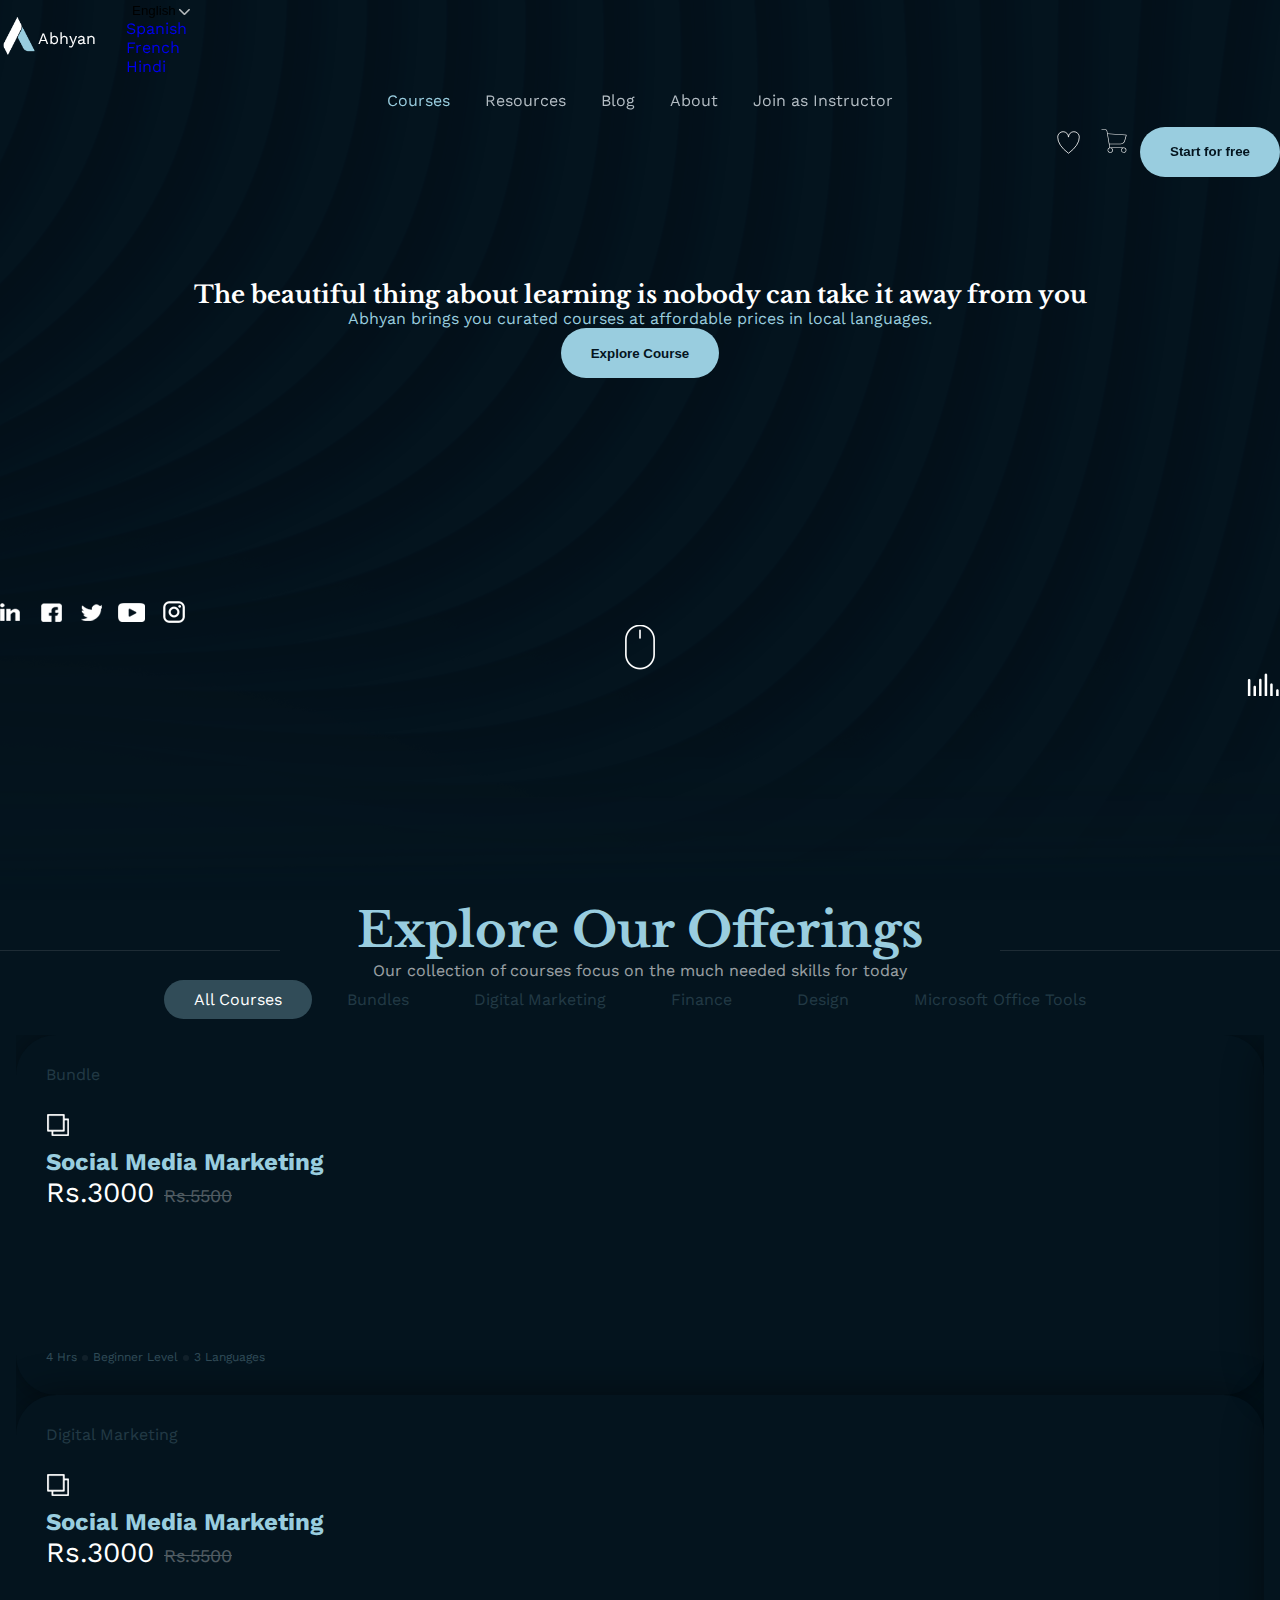
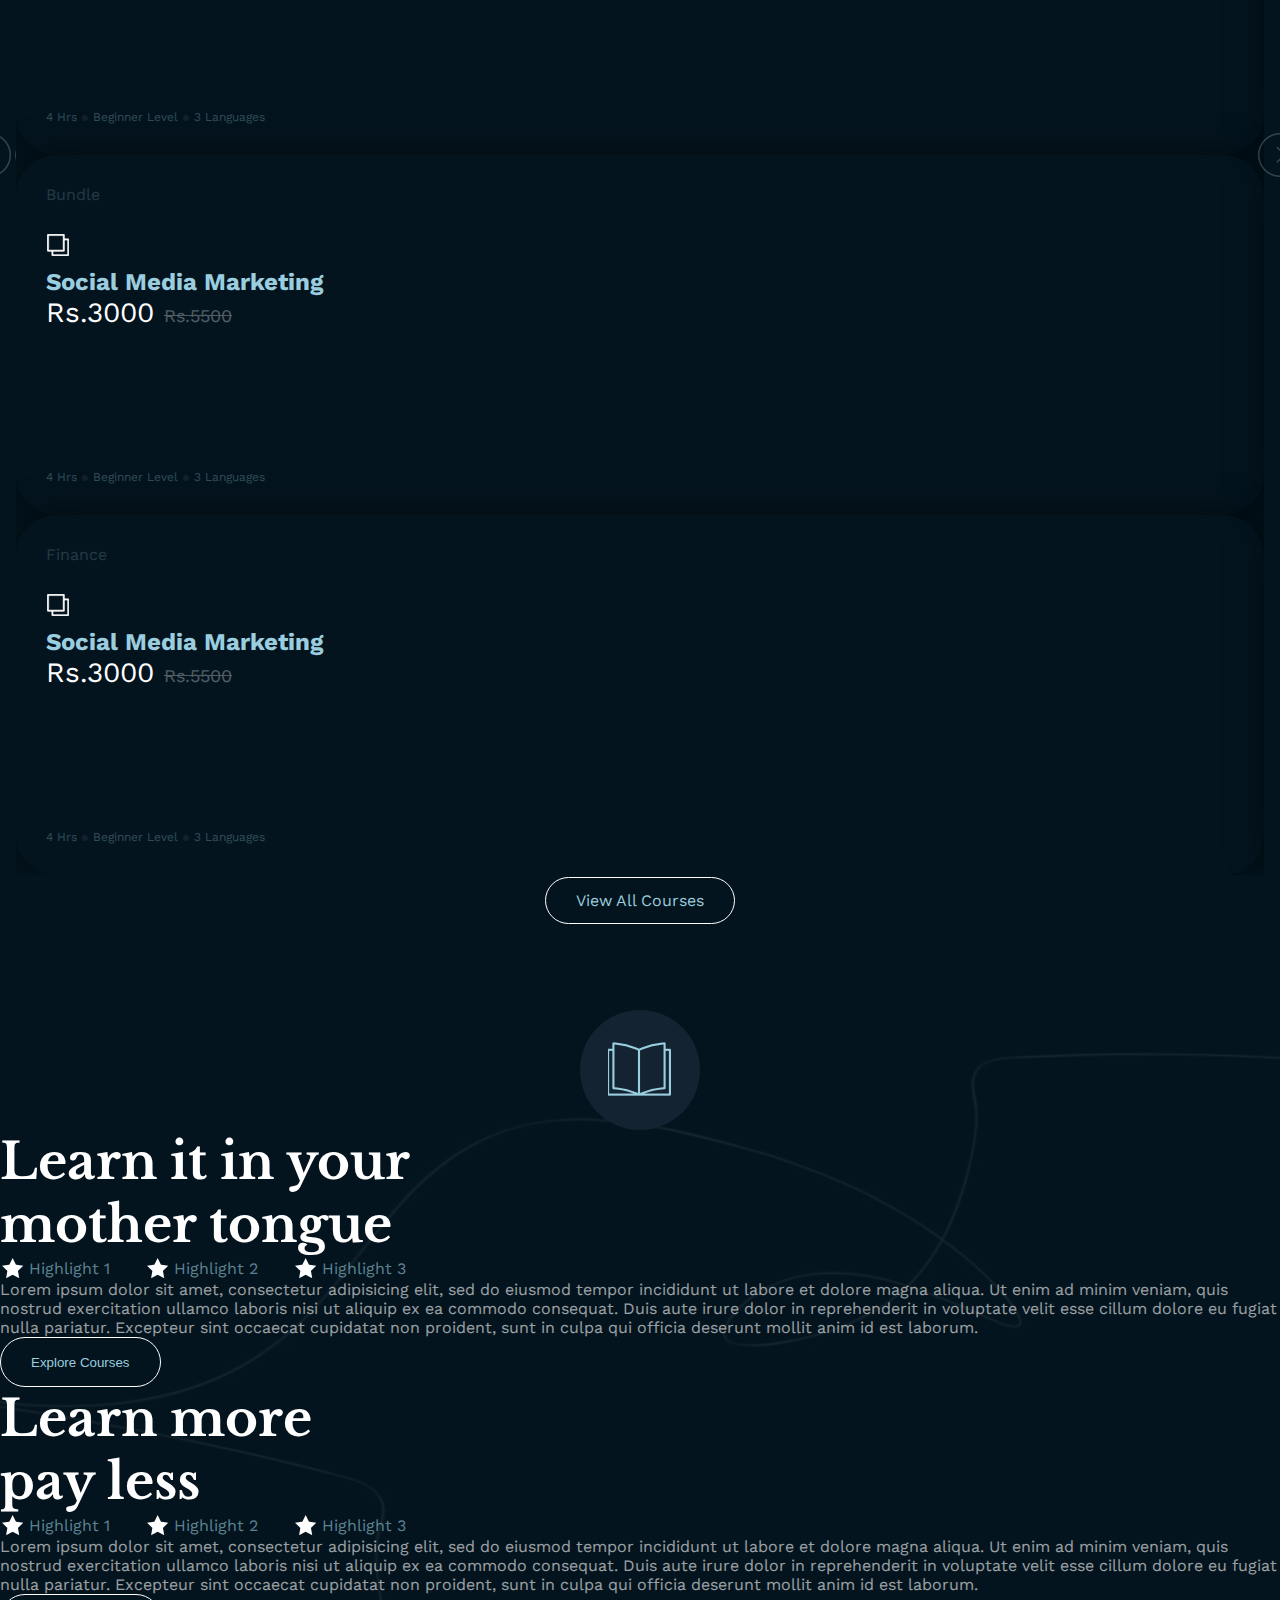
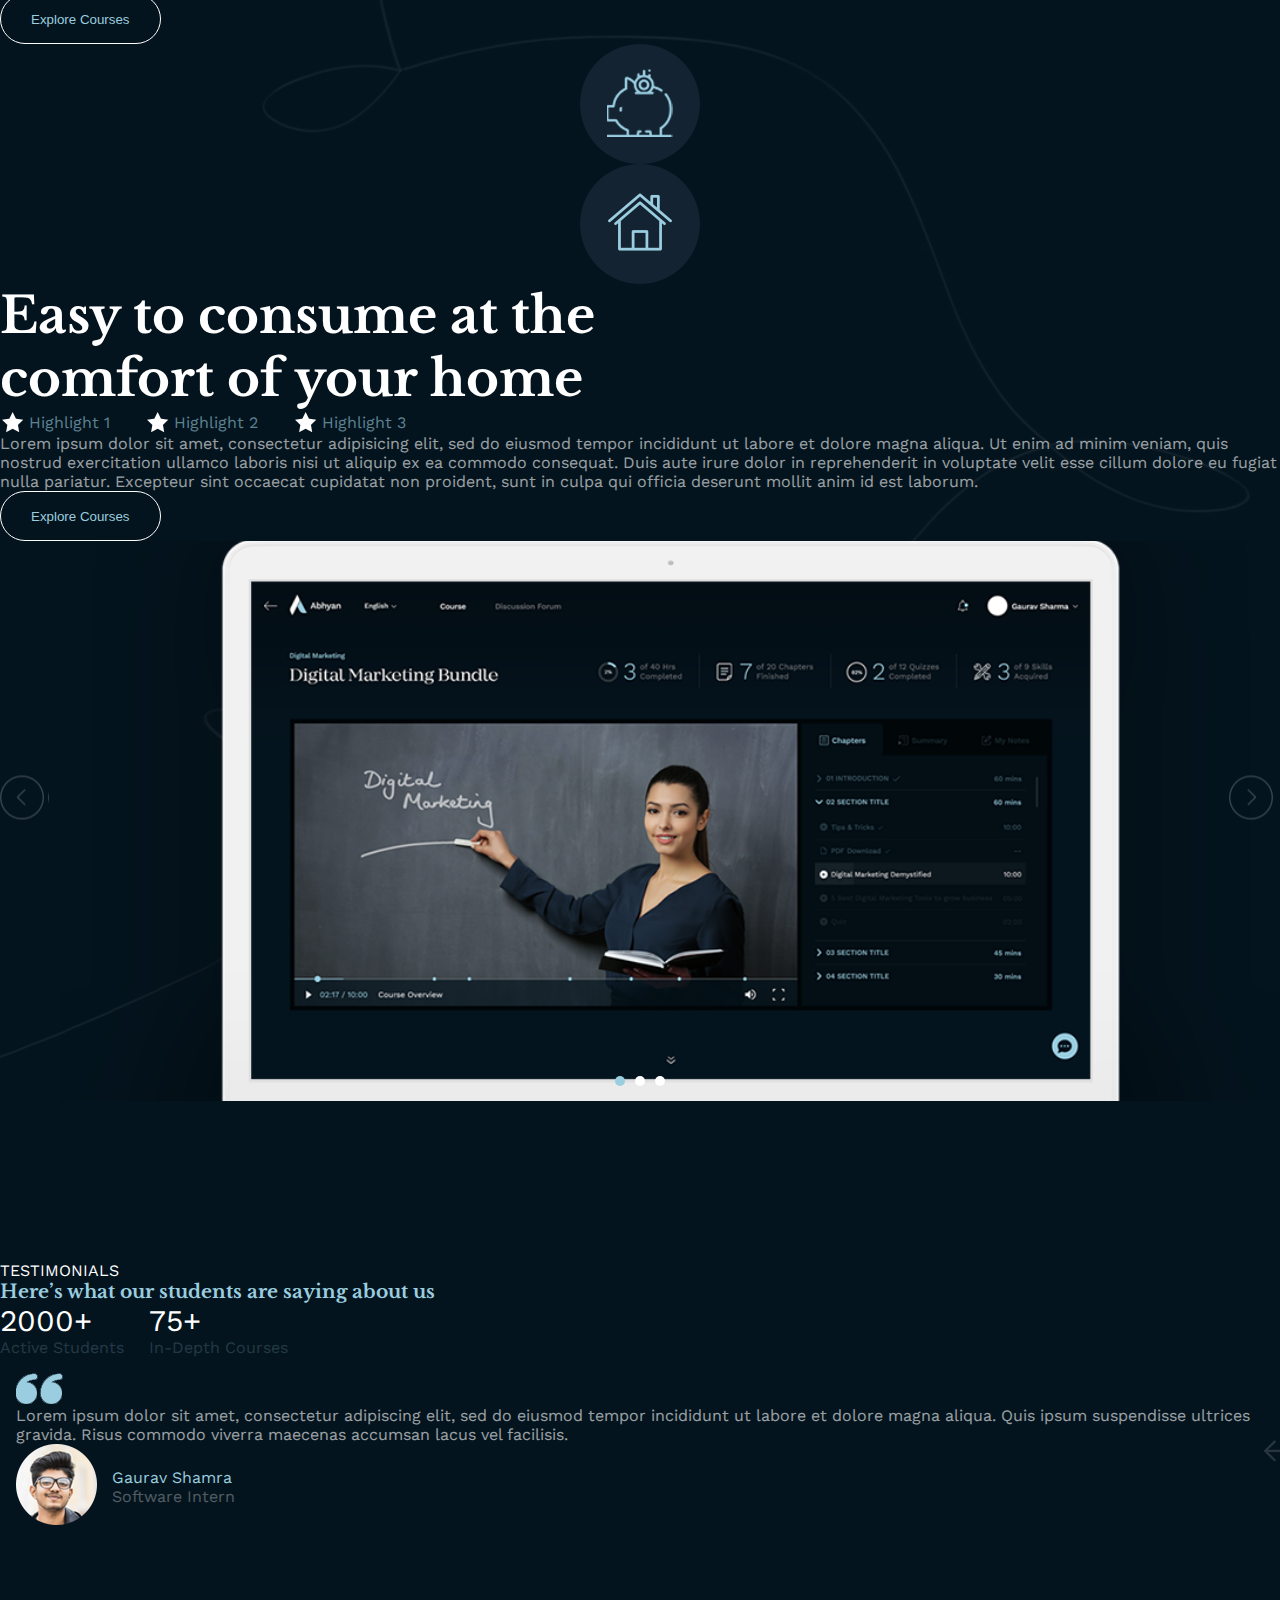
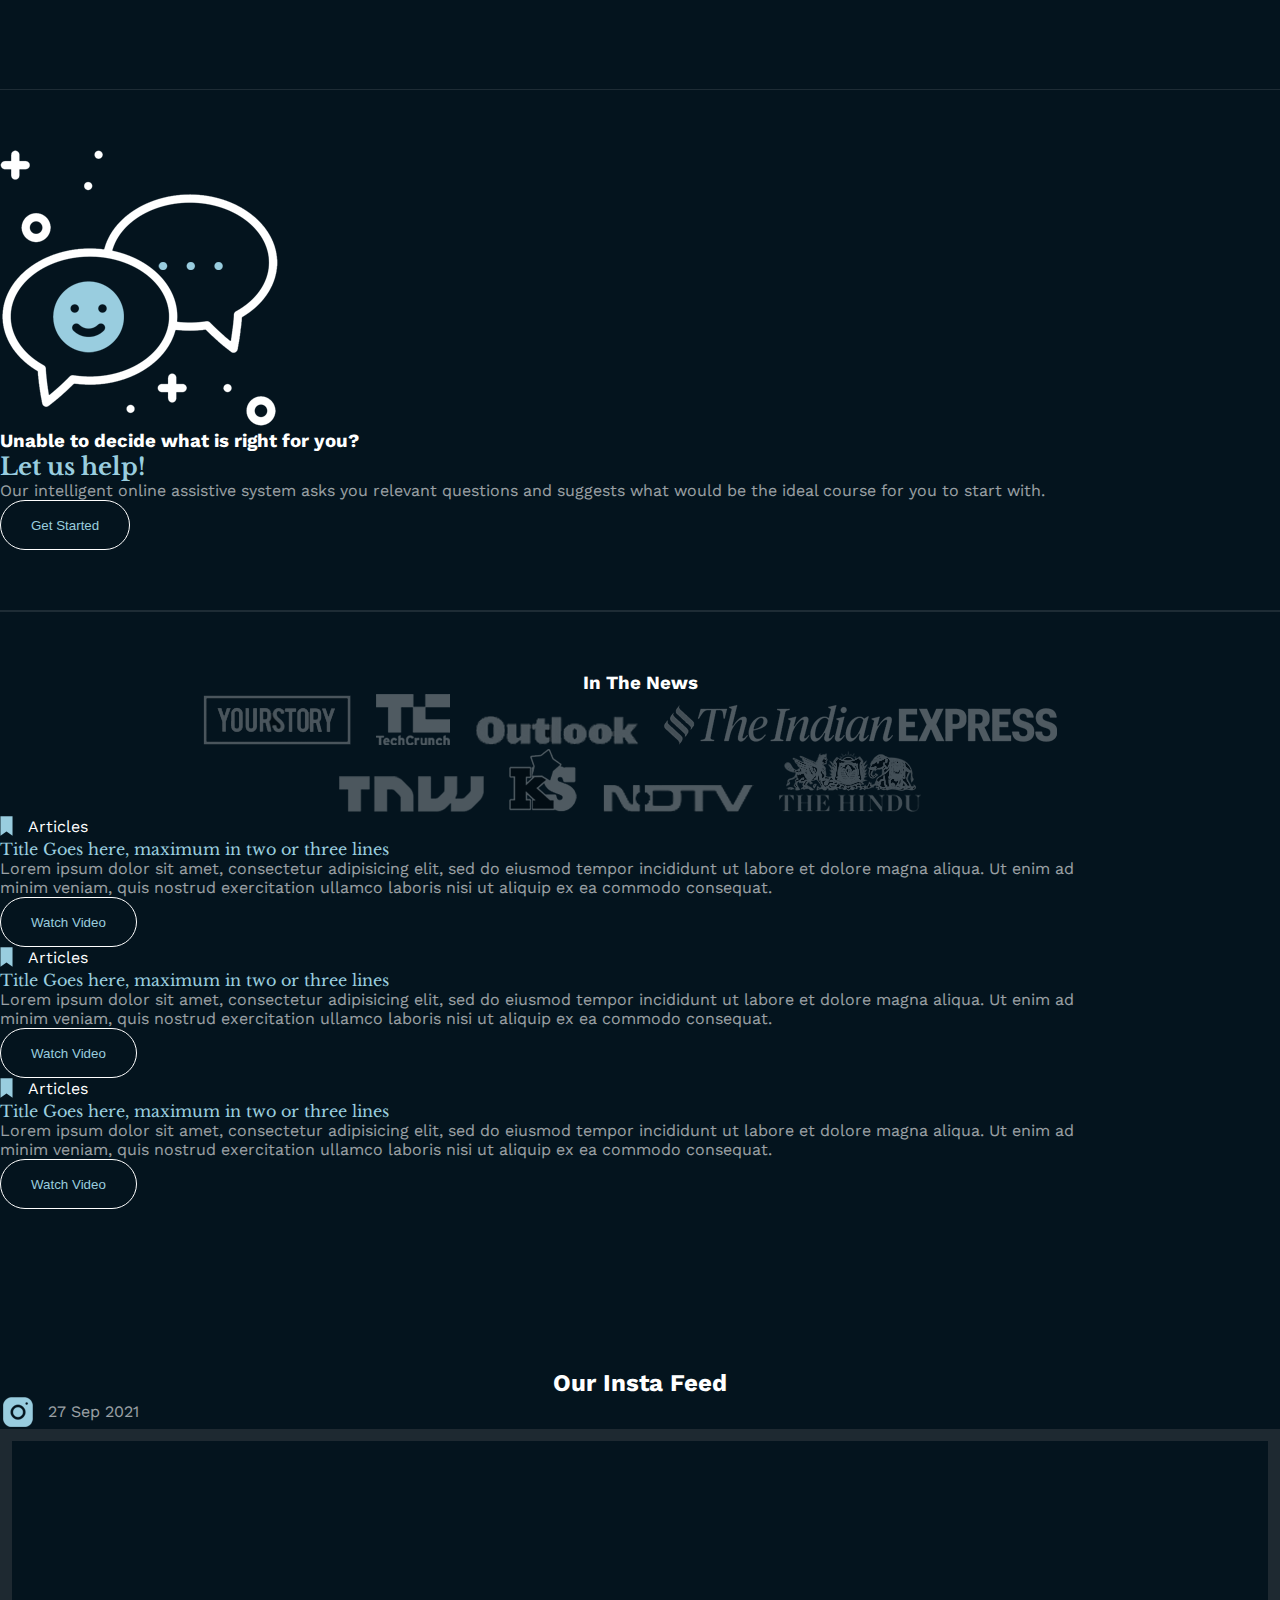
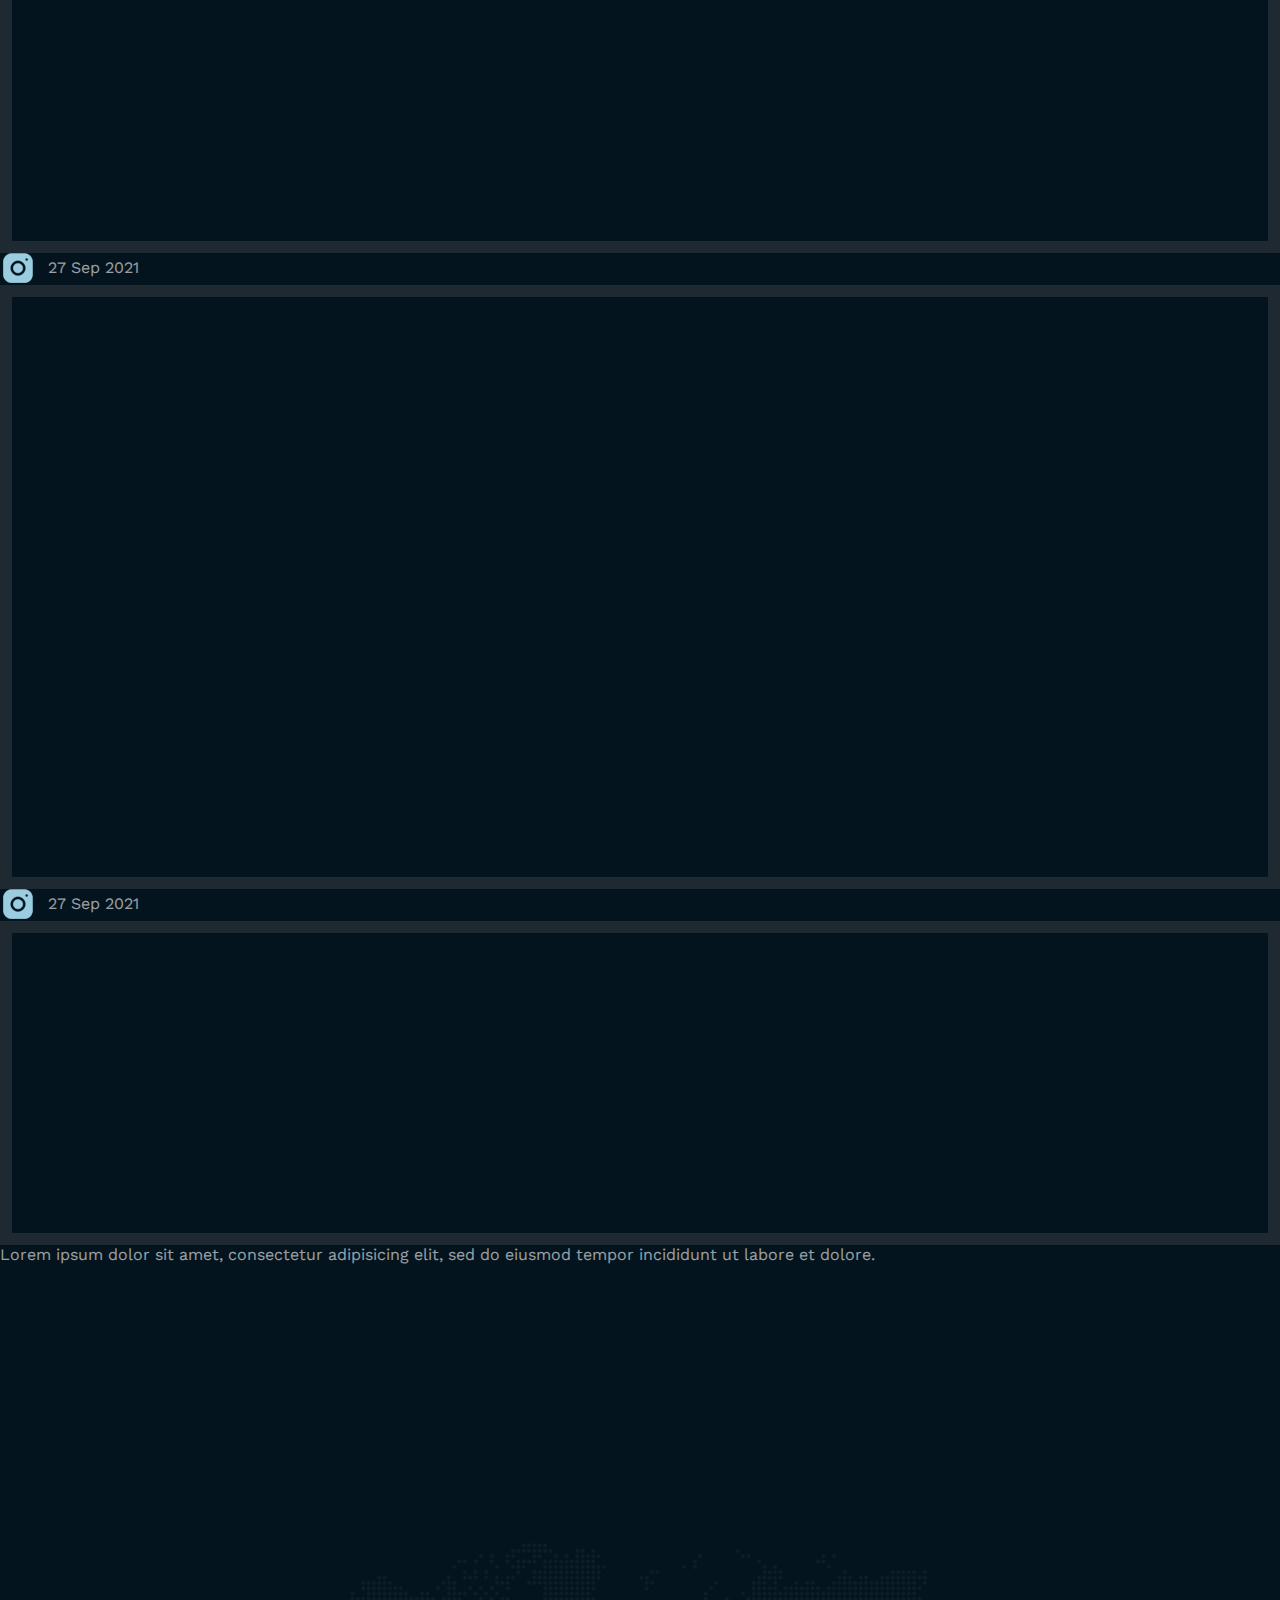
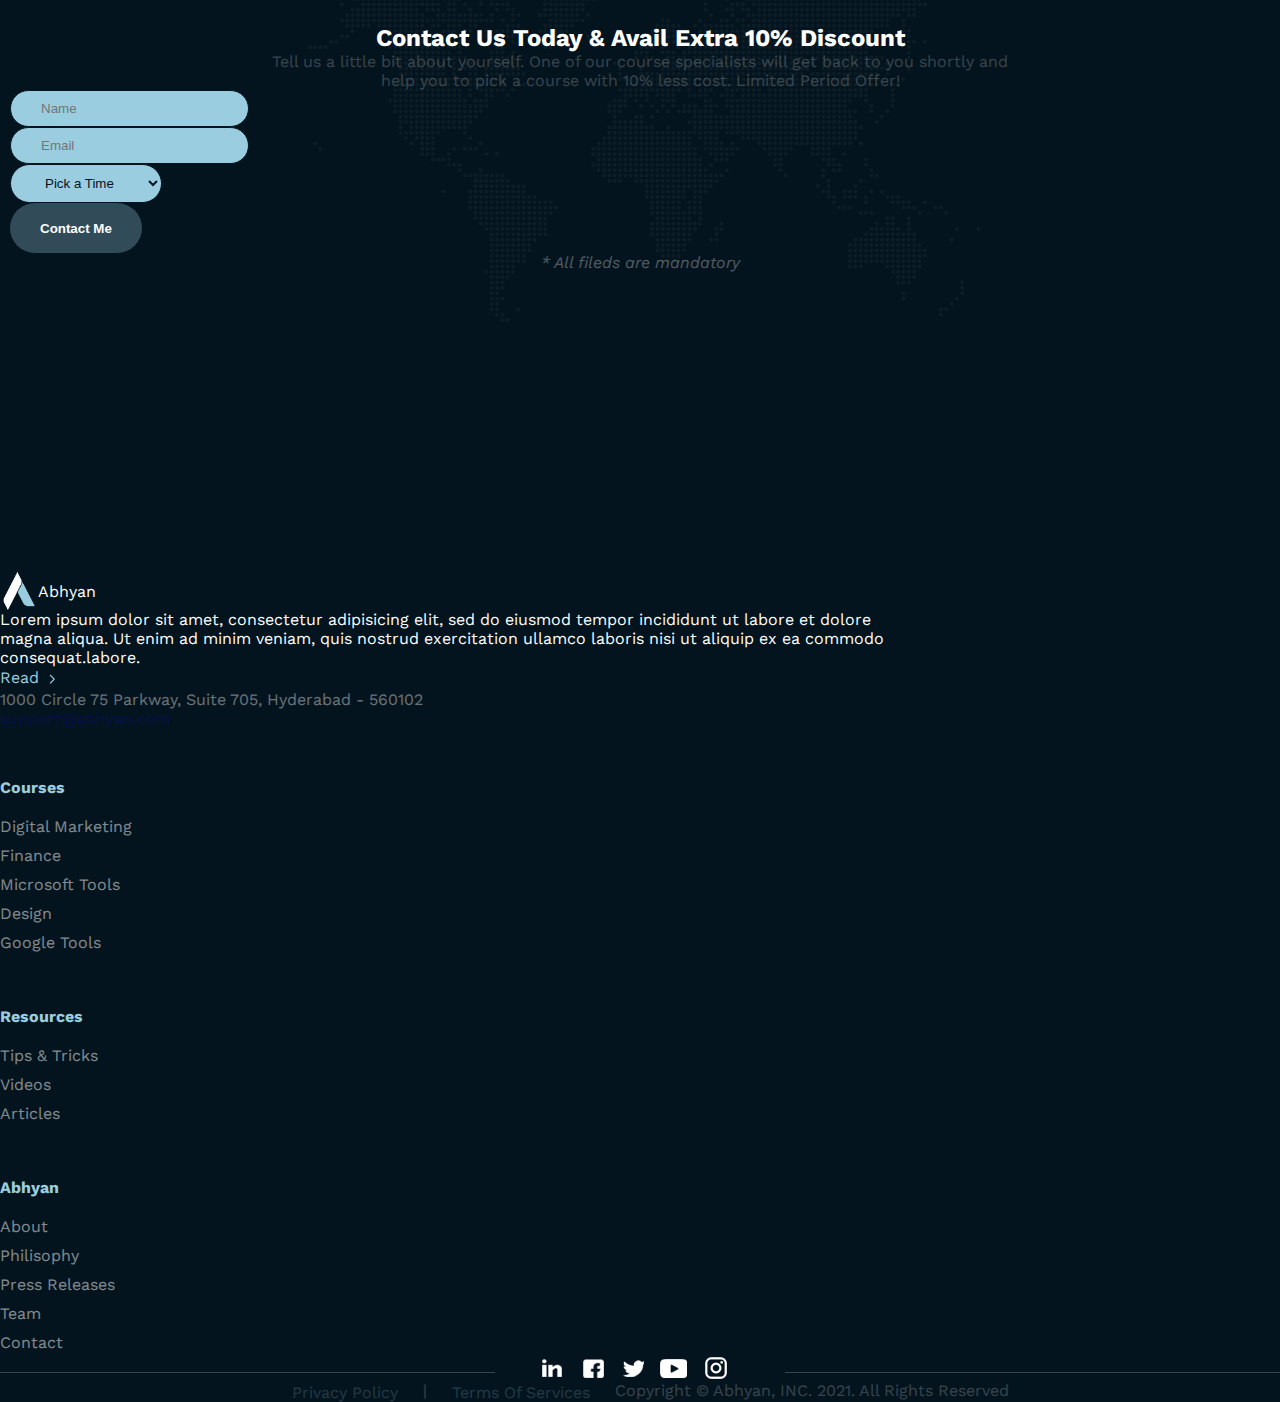
==== commit b2d78e80: "UI fixed" ====
--- a/index.html
+++ b/index.html
@@ -57,8 +57,9 @@
         </div>
         <div class="col-3 ab-text-right ab-m-width">
           <div class="ab-login-st">
+            <button class="MuiButtonBase-root MuiIconButton-root MuiIconButton-sizeMedium css-e94ezn" tabindex="0" type="button"><span class="MuiBadge-root MuiBadge-root css-1rzb3uu"><svg width="27" height="27" viewBox="0 0 100 100" xmlns="http://www.w3.org/2000/svg"><path d="M10 30a20 20 0 0 1 40 0 20 20 0 0 1 40 0q0 30-40 60-40-30-40-60z" fill="none" stroke="#fff" stroke-width="3"></path></svg><span class="MuiBadge-badge jss122 MuiBadge-standard MuiBadge-invisible MuiBadge-anchorOriginTopRight MuiBadge-anchorOriginTopRightCircular MuiBadge-overlapCircular MuiBadge-colorPrimary MuiBadge-badge css-1kj5hpl"></span></span><span class="MuiTouchRipple-root css-w0pj6f"></span></button>
             <button class="ab-card-icon" tabindex="0" type="button"><span class="MuiBadge-root MuiBadge-root css-1rzb3uu"><svg width="30" height="30" viewBox="0 0 512 512" xmlns="http://www.w3.org/2000/svg"><path d="m444.72 252.01 26.316-96.051a5.114 5.114 0 0 0-.758-4.3 5.11 5.11 0 0 0-3.797-2.153l-318-22.988a5.19 5.19 0 0 0-.922 0l-7.218-42.344a35.84 35.84 0 0 0-35.328-29.797H46.079a5.12 5.12 0 0 0 0 10.238h59.395a25.615 25.615 0 0 1 16.516 6.035 25.611 25.611 0 0 1 8.726 15.266l37.477 219.9c-.043.39-.043.79 0 1.18.035.992.356 1.949.922 2.765l10.238 59.086.004-.004a45.105 45.105 0 0 0 2.601 87.617 45.093 45.093 0 0 0 37.688-9.023 45.106 45.106 0 0 0 .257-69.993h174.08a45.113 45.113 0 0 0-16.438 37.09 45.125 45.125 0 0 0 20.008 35.293 45.104 45.104 0 0 0 68.22-24.453 45.099 45.099 0 0 0-43.22-58.168h-233.73l-9.625-54.887h186.52a81.91 81.91 0 0 0 49.691-16.809 81.912 81.912 0 0 0 29.31-43.504zm12.082 160.41v-.004a34.863 34.863 0 0 1-59.519 24.656 34.867 34.867 0 0 1-10.215-24.656 34.864 34.864 0 0 1 10.215-24.652 34.865 34.865 0 0 1 24.652-10.215 34.916 34.916 0 0 1 24.641 10.23 34.909 34.909 0 0 1 10.227 24.637zm-231.27 0v-.004a34.863 34.863 0 0 1-59.519 24.656 34.867 34.867 0 0 1-10.215-24.656 34.864 34.864 0 0 1 10.215-24.652 34.865 34.865 0 0 1 24.652-10.215 34.923 34.923 0 0 1 34.868 34.867zm-76.031-275.56 310.07 22.371-24.73 90.062a71.667 71.667 0 0 1-69.117 52.785h-188.06z" fill="#fff"></path></svg><span class="MuiBadge-badge jss122 MuiBadge-standard MuiBadge-invisible MuiBadge-anchorOriginTopRight MuiBadge-anchorOriginTopRightCircular MuiBadge-overlapCircular MuiBadge-colorPrimary MuiBadge-badge css-1kj5hpl"></span></span><span class="MuiTouchRipple-root css-w0pj6f"></span></button>
-            <a type="button" class="btn btn-link" onclick="closeBt()">Login</a>
+            <a type="button" class="btn btn-link loginm" onclick="closeBt()">Login</a>
             <button type="button" class="btn btn-primary ab-button m-hd">Start for free</button>
           </div>
         </div>
--- a/css/custom.css
+++ b/css/custom.css
@@ -80,6 +80,10 @@
 
 .ab-sprit-img{
     background-image: url(../img/sprit-img.png);
+    background-repeat: no-repeat;
+}
+.ab-feedback-sprit-img{
+    background-image: url(../img/student-feedbackicon.png);
     background-repeat: no-repeat;
 }
 .ab-text-right{
@@ -484,6 +488,9 @@
     left: 0;
     right: 0;
 }
+#_bannerwithinner .dots-container{
+    bottom: 70px;
+}
 .dot{
     width: 10px;
     height: 10px;
@@ -544,6 +551,7 @@
     height: 300px;
     position: relative;
     box-shadow: 0px 0px 40px rgb(0 0 0 / 45%);
+    display: block;
 }
 .ab-exp-box-tab-content{
     color: #99cddf;
@@ -716,6 +724,12 @@
     border-bottom: 2px  solid #1e2c35;
     padding: 60px 0;
  }
+ .ab-Unable-details {
+    margin: 60px 0;
+    border-top: none;
+    border-bottom: none;
+    padding: 60px 0;
+}
  .ab-let-help h2{
     color: #99cddf;
  }
@@ -1031,6 +1045,9 @@
 .ab-courseListing-banner{
     height: 60px;
 }
+/**************************
+Course listing page
+ ****************************/
 #_bannerwithinner{
     background-position: bottom;
 }
@@ -1141,6 +1158,475 @@
 .ab-color-white{
     color: #fff !important;
 }
+/*********************************
+Course Details and profile  page
+*********************************/
+.ab-courseDetailsProfile{
+    padding-top: 150px;
+}
+.ab-exp-box-tab-content{
+    display: block;
+}
+.ab-lag-icon{
+    display: inline-block;
+    height: 27px;
+    width: 61px;
+    background-position: 1px -1159px;
+    vertical-align: middle;
+    margin-right: 15px;
+}
+.ab-tab-item{
+    display: flex;
+    align-items: center;
+}
+.ab-tab-item-icon{
+    display: inline-block;
+    height: 36px;
+    width: 35px;
+    background-position: -2px -1072px;
+    margin-right: 15px;
+}
+.ab-tab-content-hrs{
+    display: block;
+}
+.ab-tab-content-Duration{
+    display: block;
+}
+.ab-courseDetails-tab-three{
+    display: flex;
+    gap: 60px;
+}
+.ab-Intermediate{
+    background-position: -65px -1125px;
+}
+.ab-Students{
+    background-position: -2px -1112px;
+}
+.ab-courseDetails-footer{
+    display: flex;
+    gap: 15px;
+    align-items: center;
+}
+.ab-border-tb{
+    border-bottom: 1px solid #1e2c35;
+    border-top: 1px solid #1e2c35;
+}
+.ab-courseDetails-prise{
+    font-weight: 100;
+    color: #99cddf;
+}
+.ab-courseDetails-offer-wrapper del{
+    display: block;
+    color: #99cddf;
+    opacity: 0.5;
+}
+.ab-courseDetails-offer{
+    display: block;
+    color: #99cddf;
+    opacity: 0.5;
+}
+.ab-courseDetails-footer-sou li{
+    display: inline-block;
+}
+.ab-courseDetails-footer-sou a{
+    display: block;
+}
+.ab-wishlist-icon, .ab-Gift-icon, .ab-Share-icon {
+    display: inline-block;
+    height: 53px;
+    width: 52px;
+    vertical-align: middle;
+    margin-left: 30px;
+    margin-right: 15px;
+}
+.ab-wishlist-icon{
+    background-position: -3px -1201px;
+}
+.ab-Gift-icon{
+    background-position: -2px -1266px;
+}
+.ab-Share-icon{
+    background-position: -2px -1328px;
+}
+.ab-courseDetails-prise sup{
+    font-size: 16px;
+    display: inline-block;
+    margin-right: 5px;
+    vertical-align: revert;
+}
+.ab-Other-Courses-Digital::before{
+    top: 27px;
+    content: "";
+}
+.ab-Other-Courses-Digital .ab-exp-title {
+    color: #99cddf;
+    width: 760px;
+    margin: auto;
+    text-align: center;
+}
+.ab-wathc-coures img{
+    display: block;
+    margin: auto;
+}
+.ab-wathc-coures span{
+    display: block;
+    text-align: center;
+}
+.ab-user-box{
+    display: flex;
+    align-items: center;
+}
+.ab-user-icon-wrapper{
+    width: 80px;
+    height: 80px;
+    background-color: #132732;
+    border-radius: 100px;
+    margin-right: 15px;
+}
+.ab-user-icon{
+    width: 36px;
+    height: 40px;
+    background-position: -58px -1387px;
+    display: block;
+    margin: auto;
+    margin-top: 18px;
+}
+.ab-user-content-name, 
+.ab-user-content-des{
+    display: block;
+    text-align: left;
+}
+.ab-about-course{
+    text-align: left;
+}
+.ab-thisbunle{
+    text-transform: uppercase;
+}
+.ab-bundle-Includes-following li{
+    width: 45%;
+    display: inline-block;
+}
+.ab-about-course-item .ab-sprit-img{
+    margin-left: 0;
+}
+.ab-about-course-item{
+    margin-bottom: 15px;
+}
+.ab-about-item-content{
+    width: 170px;
+    display: inline-block;
+}
+.ab-about-course-item span{
+    vertical-align: middle;
+    display: inline-block;
+}
+.ab-border-bottom{
+    border-bottom: 1px solid #192731;
+}
+.ab-bundle-exlusives-icon{
+    height: 47px;
+    width: 54px;
+    display: inline-block;
+    background-position: 0 -1812px;
+    vertical-align: middle;
+}
+.ab-skills-you-icon{
+    height: 47px;
+    width: 54px;
+    display: inline-block;
+    background-position: 0 -1872px;
+    vertical-align: middle;
+}
+.ab-Benefits-you-icon{
+    height: 51px;
+    width: 58px;
+    display: inline-block;
+    background-position: 0 -1986px;
+    vertical-align: middle;
+    margin-right: 10px;
+}
+.ab-Requirements-you-icon{
+    height: 51px;
+    width: 57px;
+    display: inline-block;
+    background-position: 0 -1986px;
+    vertical-align: middle;
+    margin-right: 10px;
+}
+.ab-Frequently-Asked-you-icon{
+    height: 51px;
+    width: 57px;
+    display: inline-block;
+    background-position: 0 -2116px;
+    vertical-align: middle;
+    margin-right: 10px;
+}
+.ab-Student-Feedback-you-icon{
+    height: 51px;
+    width: 57px;
+    display: inline-block;
+    background-position: -2px -2052px;
+    vertical-align: middle;
+    margin-right: 10px;
+}
+.ab-bulatstyle li{
+    list-style: disc !important;
+    display: inline-block;
+    width: 48%;
+    padding: 15px 0px;
+}
+.ab-cousre-trainer-and-creators-slider .slide-arrow-prev{
+    right: 4px;
+    left: unset;
+    width: 22px;
+    height: 30px;
+    background-position: -14px -135px;
+}
+.ab-cousre-trainer-and-creators-slider .slide-arrow-next{
+    width: 22px;
+    background-position: -58px -134px;
+    height: 30px;
+}
+.ab-slill-item{
+    color: #99cddf;
+    background-color: #000;
+    opacity: 0.3;
+    padding: 10px 30px;
+    display: inline-block;
+    border-radius: 30px;
+    margin-right: 15px;
+    margin-bottom: 15px;
+}
+.ab-skill-will-gain{
+    display: flex;
+    align-items: center;
+}
+.ab-skill-will-gain-item-number{
+    font-size: 50px;
+    color: #99cddf;
+    display: inline-block;
+    vertical-align: middle;
+    margin-right: 30px;
+}
+.ab-skill-will-gain-item-content{
+    width: 260px;
+    display: inline-block;
+    vertical-align: middle;
+    margin-right: 25px;
+}
+.ab-highlights-item-icon{
+    display: inline-block;
+    height: 39px;
+    width: 42px;
+    background-position: -4px -1392px;
+}
+.ab-highlights-item-content{
+    width: 120px;
+    display: inline-block;
+    text-align: left;
+    margin-left: 10px;
+}
+.ab-Certificate-Completion{
+    background-position: -4px -1451px;
+}
+.ab-Supportive-Articles{
+    background-position: -4px -1504px;
+}
+.ab-Strict-Assessments{
+    background-position: -4px -1557px;
+}
+.ab-Transcripts-videos{
+    background-position: -10px -1614px;
+}
+.ab-Lifetime-access{
+    background-position: -7px -1668px;
+    height: 43px;
+}
+.ab-justify-content-beetwin{
+    justify-content: space-between;
+}
+.ab-content-course-content .nav-tabs{
+    border: none;
+    margin-left: -15px;
+}
+.nav-tabs .nav-link{
+    color: #fff;
+    opacity: 0.2;
+}
+.nav-tabs .nav-link:focus, 
+.nav-tabs .nav-link {
+    border: none !important;
+    outline: none !important;
+}
+
+.nav-tabs .nav-link:focus, .nav-tabs .nav-link:hover{
+    border: none;
+    opacity: 1;
+}
+.ab-content-course-content .nav-link.active{
+    color: #fff;
+    background-color: transparent;
+    border: none;
+    opacity: 1;
+}
+
+
+/* Style the buttons that are used to open and close the accordion panel */
+.accordion {
+    color: #99cddf;
+    cursor: pointer;
+    padding: 18px;
+    width: 100%;
+    text-align: left;
+    border: none;
+    outline: none;
+    transition: 0.4s;
+    font-family: 'Libre Baskerville', serif;
+    border-bottom: 1px solid #1b252b;
+  }
+  
+  /* Add a background color to the button if it is clicked on (add the .active class with JS), and when you move the mouse over it (hover) */
+  .active, .accordion:hover {
+    background-color: transparent;
+  }
+  
+  /* Style the accordion panel. Note: hidden by default */
+  .panel {
+    padding: 0 18px;
+    background-color: transparent;
+    display: none;
+    overflow: hidden;
+  }
+.ab-accordion-arrrow{
+    display: inline-block;
+    width: 20px;
+    height: 20px;
+    margin-right: 15px;
+    background-position: -13px -2212px;
+    vertical-align: middle;
+   
+}
+.accordion.active .ab-accordion-arrrow{
+    background-position: -13px -2184px;
+}
+.accordion{
+    padding-left: 0;
+}
+.ab-right-accordion-mint{
+    float: right;
+    text-align: right;
+    display: inline-block;
+    font-size: 0.8rem!important;
+    font-family: 'Work Sans', sans-serif;
+    color: #fff;
+}
+.ab-content-course-content{
+    background-color: #030e15;
+    padding: 40px;
+    width: 780px;
+}
+.ab-Course-Overview-icon{
+    display: inline-block;
+    height: 22px;
+    width: 20px;
+    background-position: -13px -2246px;
+    margin-right: 10px;
+    vertical-align: middle;
+}
+.ab-Course-Overview-right-side{
+    float: right;
+    text-align: right;
+}
+.ab-Course-Overview-Preview{
+    margin-right: 40px;
+}
+.ab-right-accordion-mint{
+    opacity: 0.2;
+}
+.ab-Course-Overview-right-side span{
+    opacity: 0.2;
+}
+.ab-accordion-footer{
+    text-align: center;
+}
+.ab-accordion-content{
+    opacity: 0.3;
+}
+.accordion.active .ab-accordion-content{
+    opacity: 1;
+}
+.ab-Student-Feedback-icon{
+    width: 37px;
+    height: 42px;
+    display: block;
+    background-position: -13px -8px;
+}
+.ab-Student-Rating-icon{
+    width: 37px;
+    height: 42px;
+    display: block;
+    background-position: -171px -8px;
+}
+.ab-Student-Reviews-icon{
+    width: 37px;
+    height: 42px;
+    display: block;
+    background-position: -313px -8px;
+}
+.ab-Student-Positive-icon{
+    width: 37px;
+    height: 42px;
+    display: block;
+    background-position: -453px -3px;
+}
+.ab-Student-Feedback-content
+{
+    opacity: 0.3;
+    display: block;
+}
+.ab-Student-Feedback-count{
+    display: block;
+}
+.ab-select-drow-right{
+    text-align: right;
+}
+.ab-align-items-bottom{
+    align-items: baseline;
+}
+.ab-Student-Feedback-item-img{
+    width: 80px;
+}
+.ab-user-Student-Feedback-item-wrapper{
+    display: flex;
+    justify-content: space-between;
+}
+.ab-user-Student-Feedback-item-right{
+    opacity: 0.2;
+}
+.ab-star-Student-Feedback-item{
+    display: block;
+}
+.ab-star-Student-Feedback-item-icon{
+    display: inline-block;
+    width: 30px;
+    height: 30px;
+    background-position: -69px -674px;
+}
+.ab-border-tp{
+    border-top: 1px solid #1e2c35;
+}
+.ab-Student-Feedback-item-st{
+    display: flex;
+}
+.ab-Course-Content-slider{
+    position: relative;
+}
+.loginm{
+    display: none;
+}
+/*********************************
+Mobile section
+*********************************/
 @media (max-width: 576px) { 
     .m-hd{
         display: none;
@@ -1155,6 +1641,7 @@
         background-color: #04141e;
         height: 100%;
         box-shadow: 1px 1px 161px #000;
+        display: none;
     }
     .ab-balck-bg-mainmenu{
         left: 0;
@@ -1167,8 +1654,14 @@
         opacity: 0.8;
         height: 100%;
     }
+    .ab-balck-bg-mainmenu{
+        display: none;
+    }
     .ab-nav[style*="display: none;"]~.ab-balck-bg-mainmenu{
         display: none !important;
+    }
+    .ab-nav[style*="display: block;"]~.ab-balck-bg-mainmenu{
+        display: block !important;
     }
 
     .ab-nav li a{
@@ -1460,6 +1953,94 @@
         left: 64px;
         top: 145px;
     }
+    .ab-Other-Courses-Digital .ab-exp-title {
+        width: 100%;
+    }
+    .ab-wathc-coures span {
+        display: block;
+        text-align: center;
+        background-color: #99cddf;
+        border: 1px solid #99cddf;
+        border-radius: 50px;
+        padding: 10px;
+        color: #000;
+    }
+    .ab-wathc-coures img, .ab-Intermediate-m {
+        display: none;
+    }
+    .ab-courseDetails-footer {
+        display: block;
+        text-align: center;
+        margin-bottom: 0px;
+        padding-bottom: 40px;
+        border-bottom: 1px solid #1e2c35;
+    }
+    .ab-courseDetails-prise{
+        display: inline-block;
+        margin-bottom: 27px;
+    }
+    .ab-courseDetails-offer-wrapper{
+        display: inline-block;
+        margin-left: 23px;
+    }
+    .ab-courseDetails-footer-sou .ab-Gift-st{
+        display: none;
+    }
+    .ab-courseDetails-footer-sou{
+        text-align: center;
+        margin-top: 30px;
+    }
+    .ab-courseDetailsProfile {
+        padding-top: 150px !important;
+        padding: 15px;
+    }
+    .ab-skill-will-gain {
+        display: block;
+        align-items: center;
+    }
+    .ab-bundle-Includes-following li {
+        width: 100%;
+        display: block;
+    }
+    .ab-outline-primary {
+        padding: 13px 20px;
+        height: 50px;
+    }
+    .ab-all-tab-section{
+        padding: 15px;
+    }
+    .ab-Other-Courses-Digital .slide-arrow-next{
+        bottom: -70px;
+    }
+    .ab-Other-Courses-Digital .slide-arrow-prev{
+        bottom: -70px;
+    }
+    .ab-content-course-content{
+        width: 100%;
+        padding: 10px;
+    }
+    .ab-Course-Content-slider{
+        position: relative;
+    }
+    .ab-Course-Content-slider ul{
+        white-space: nowrap;
+        width: 90%;
+        overflow: hidden;
+        margin: auto !important;
+        display: block;
+    }
+    .ab-Course-Content-slider ul li{
+        display: inline-block;
+    }
+    .ab-Course-Overview-Preview {
+        margin-right: 0px;
+    }
+    .panel {
+        padding: 0 0;
+    }
+    .loginm{
+        display: none;
+    }
  }
 
 /* // Medium devices (tablets, 768px and up) */
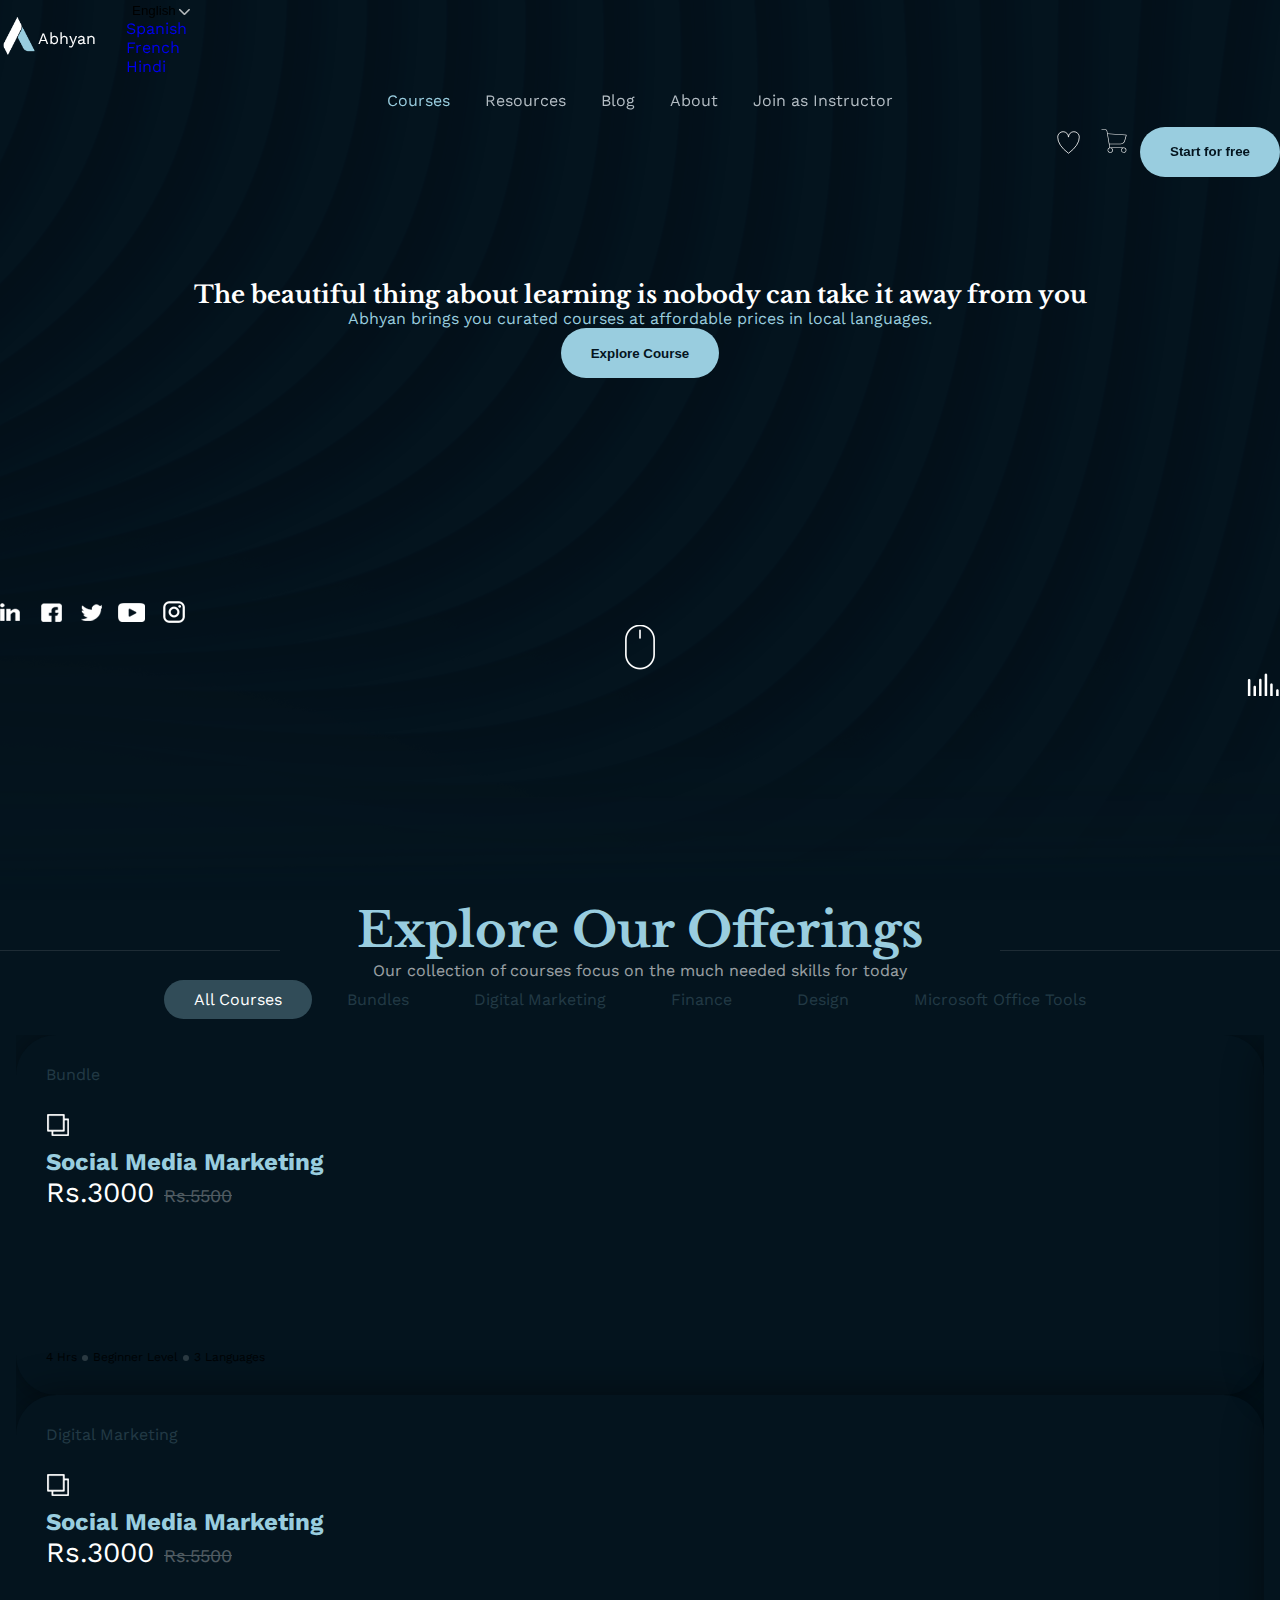
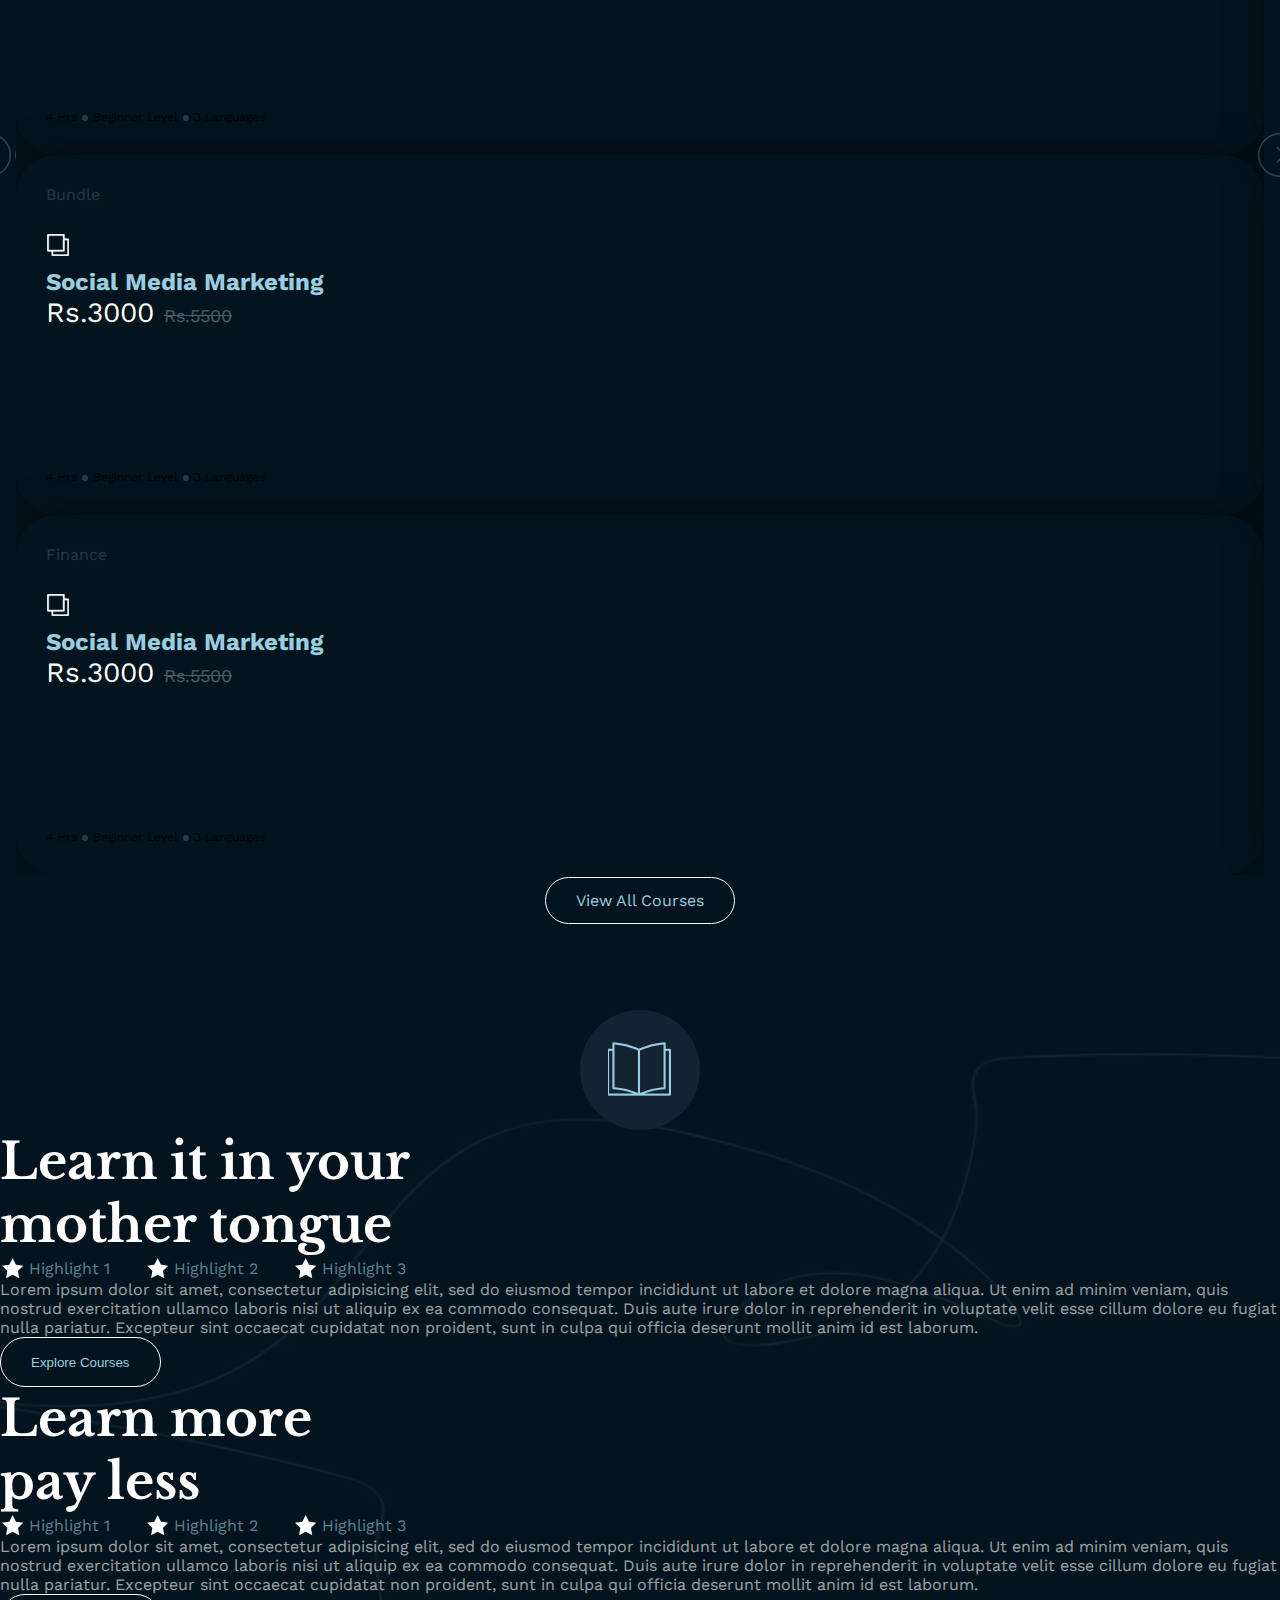
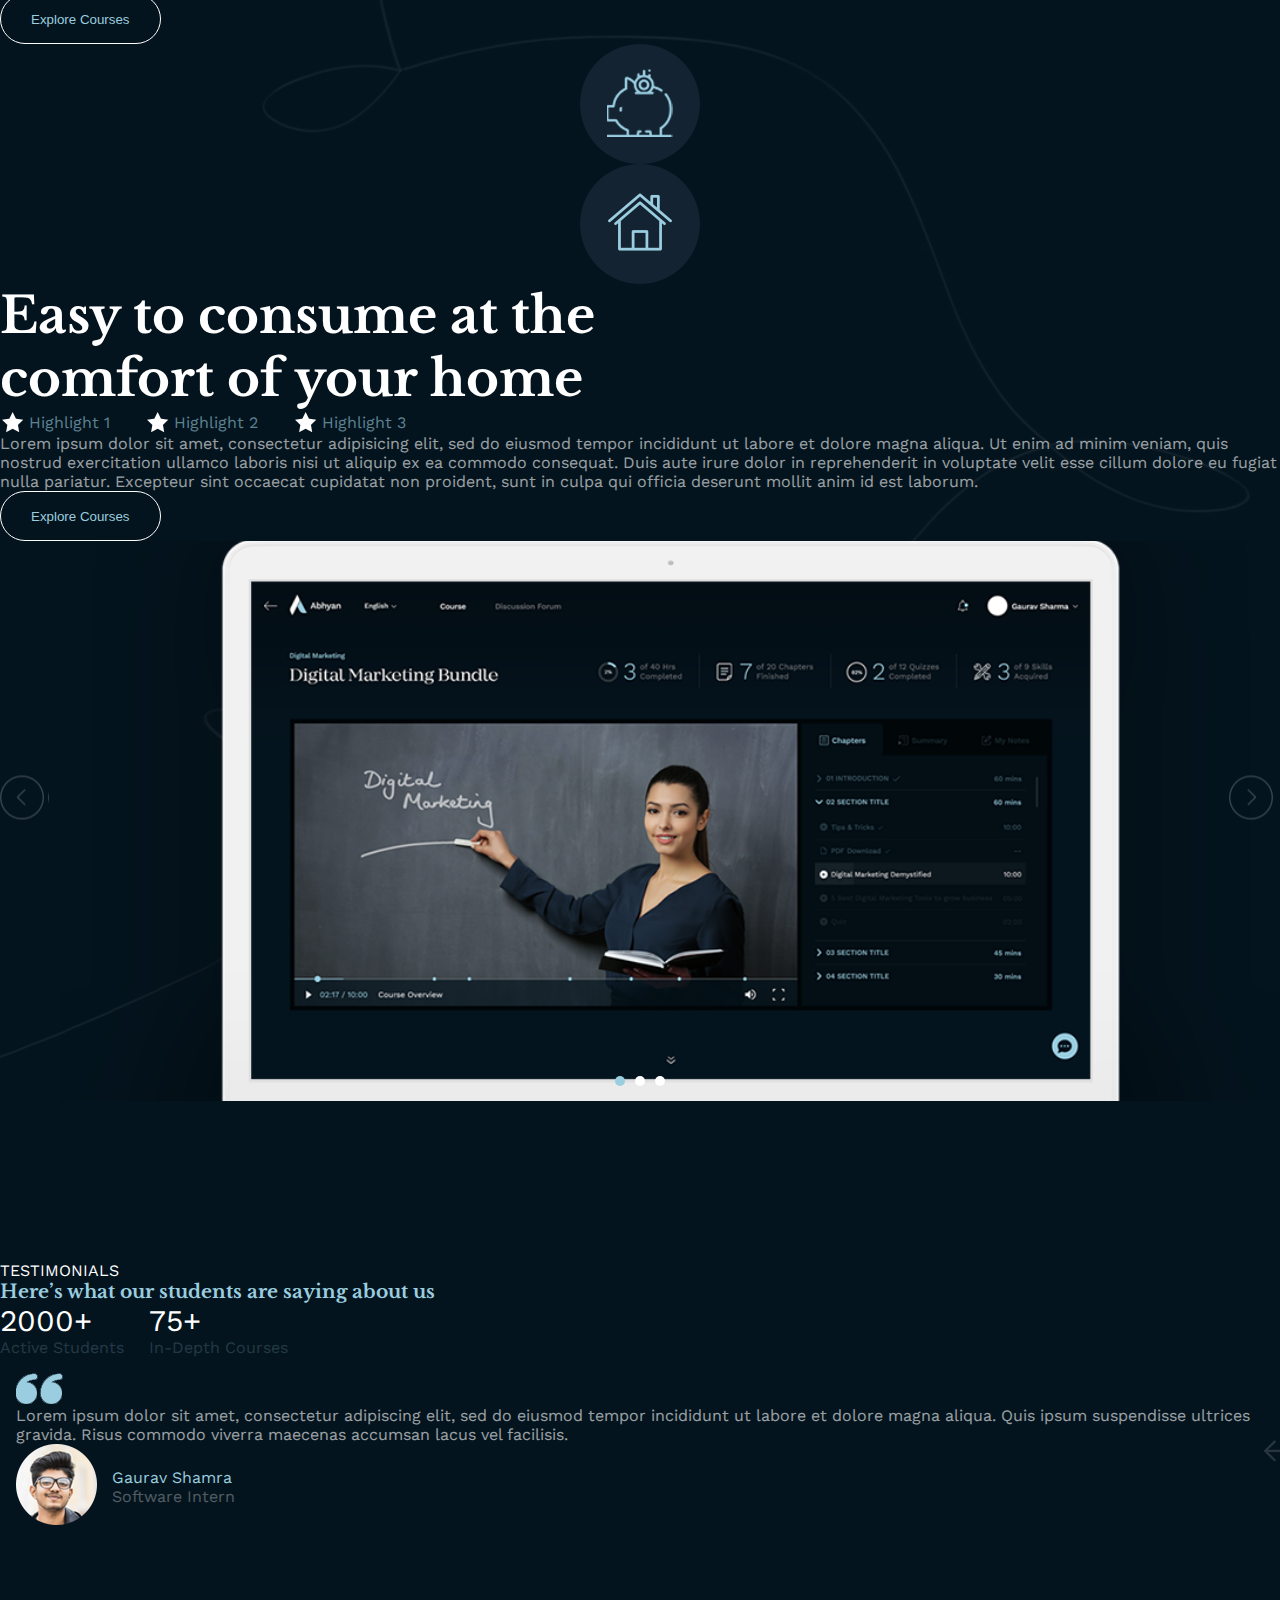
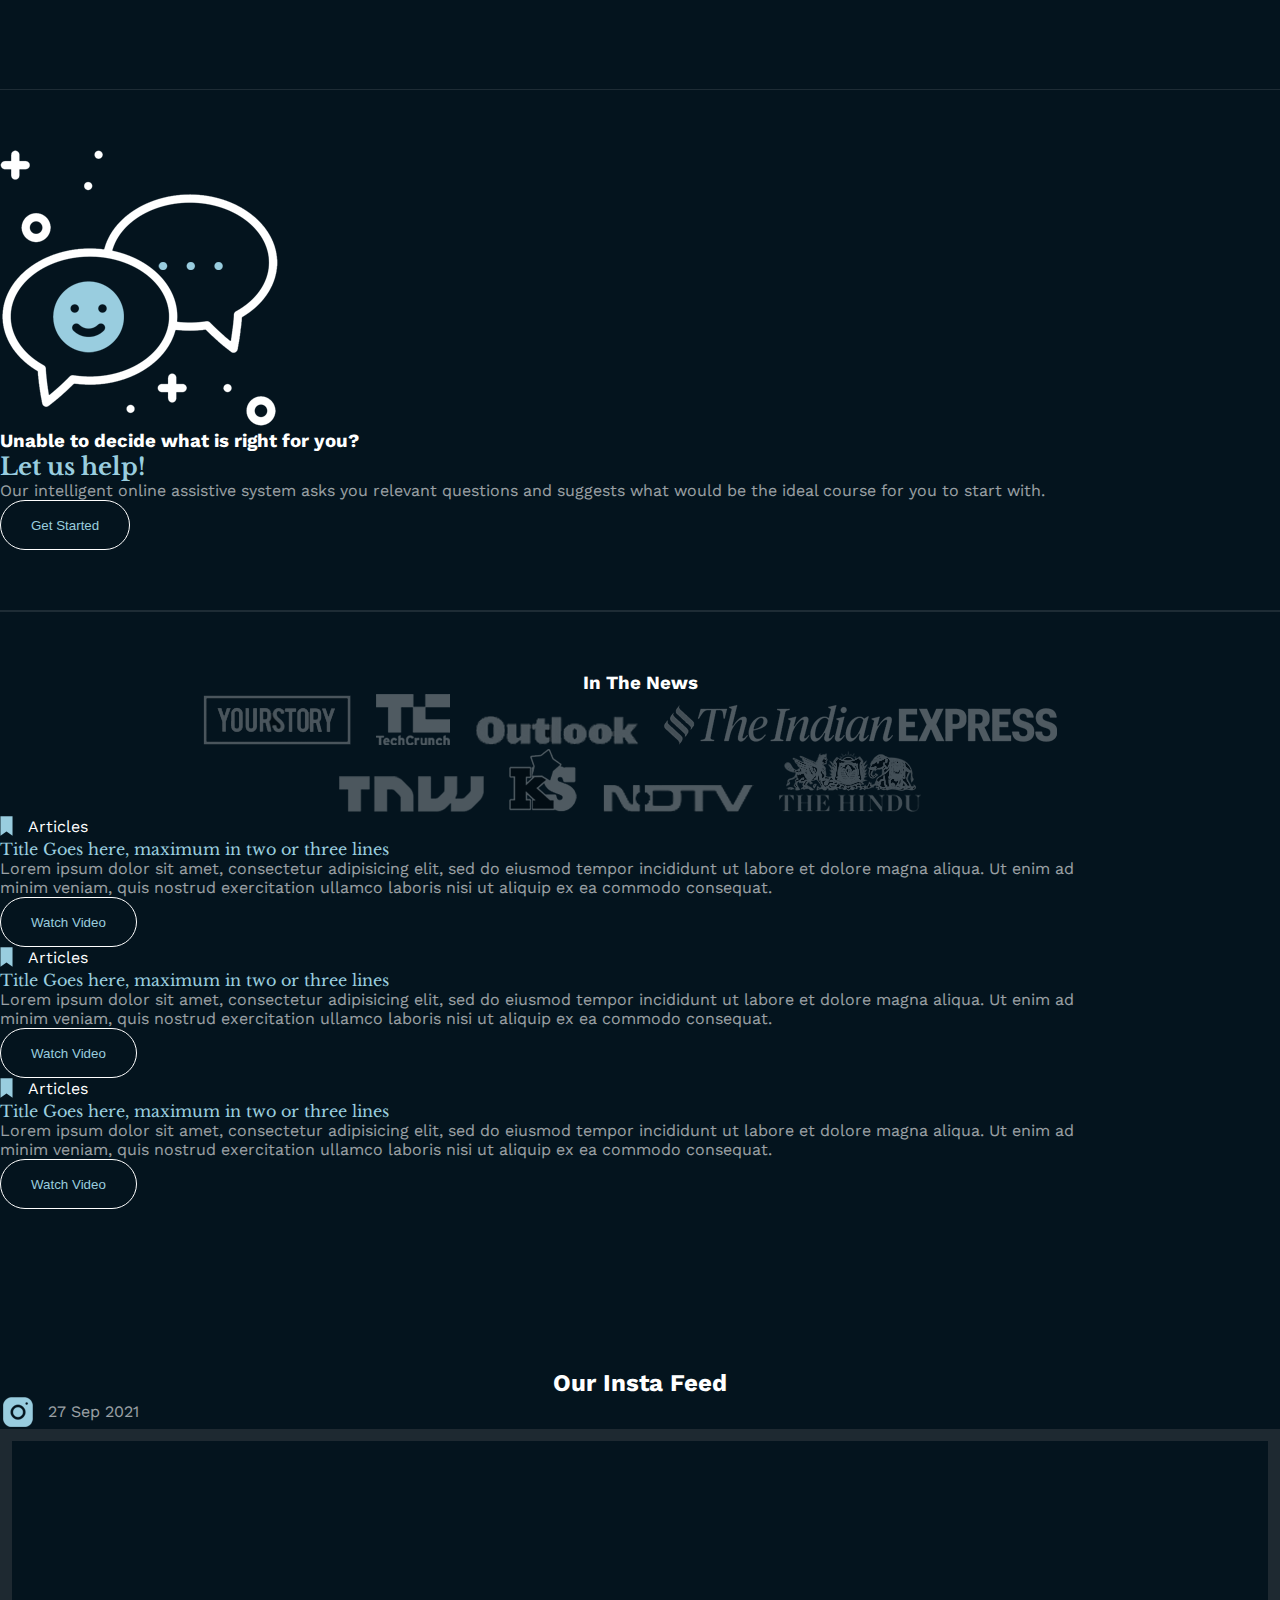
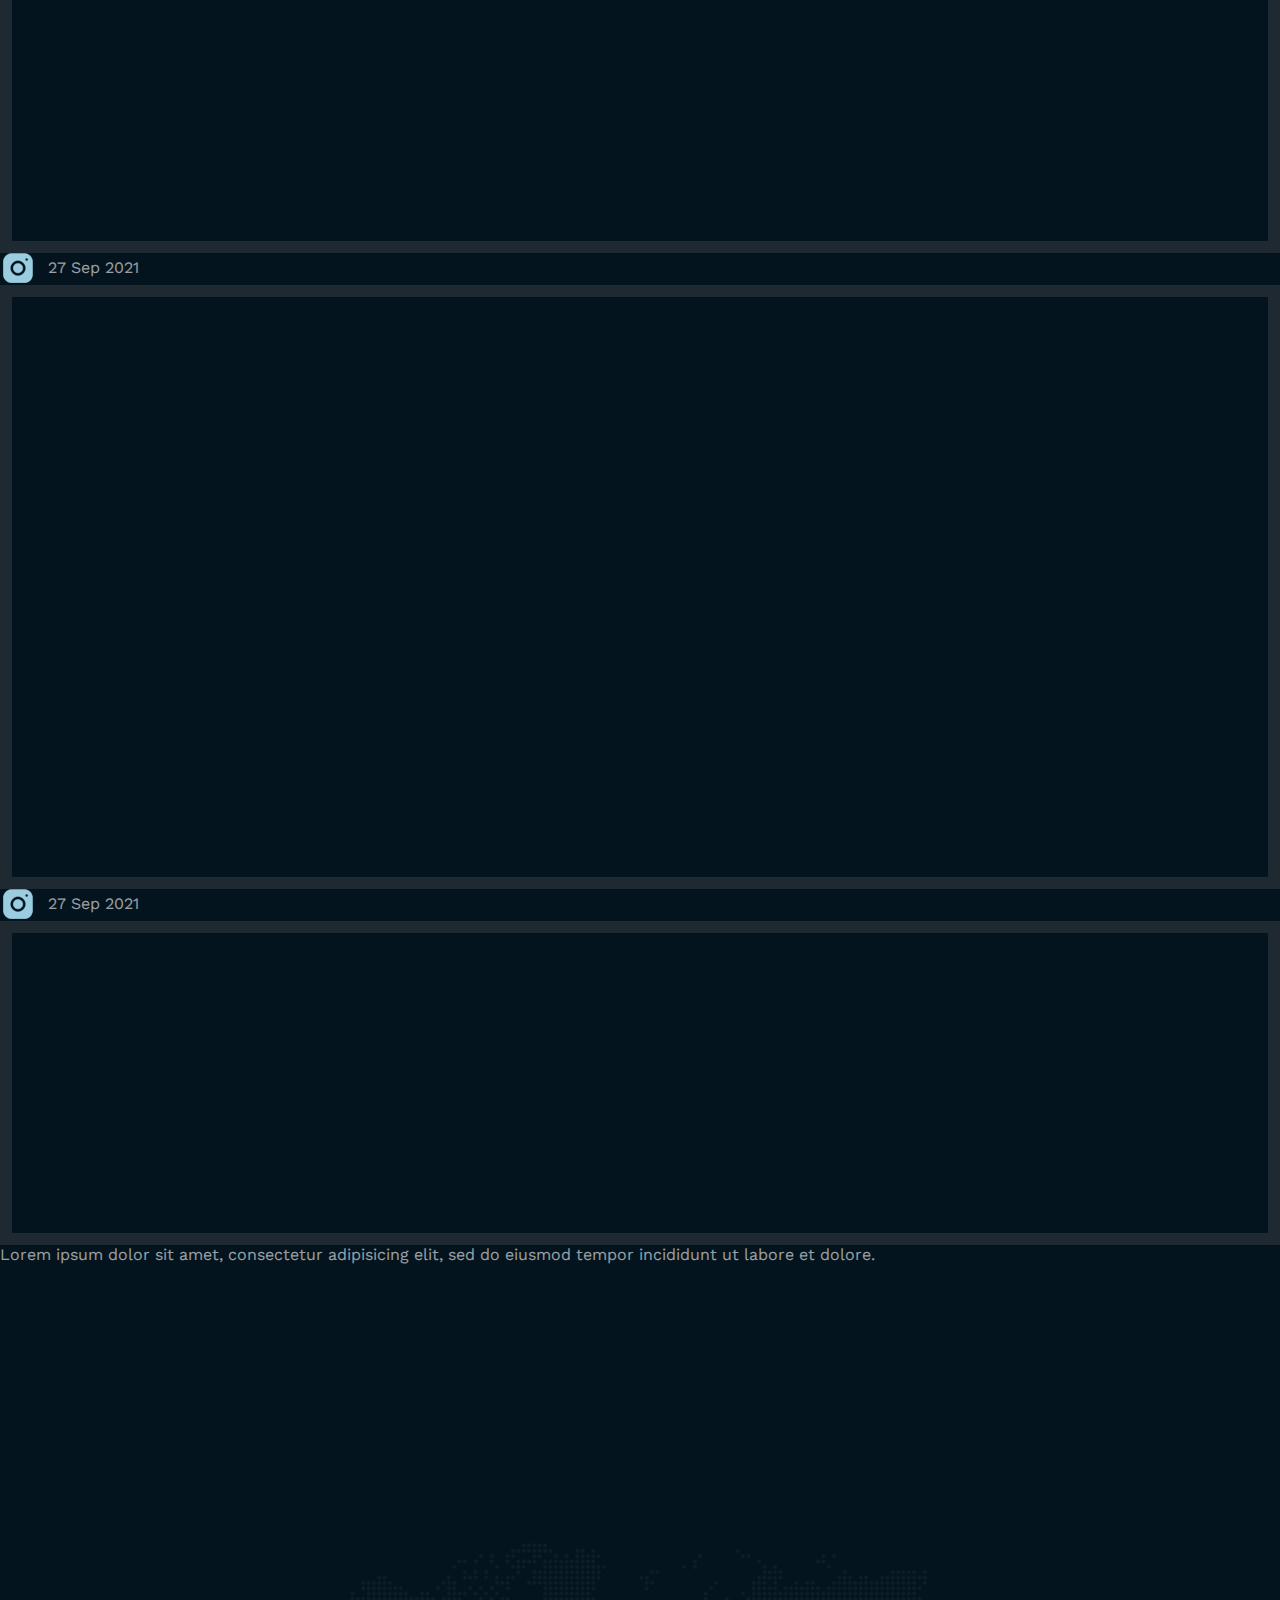
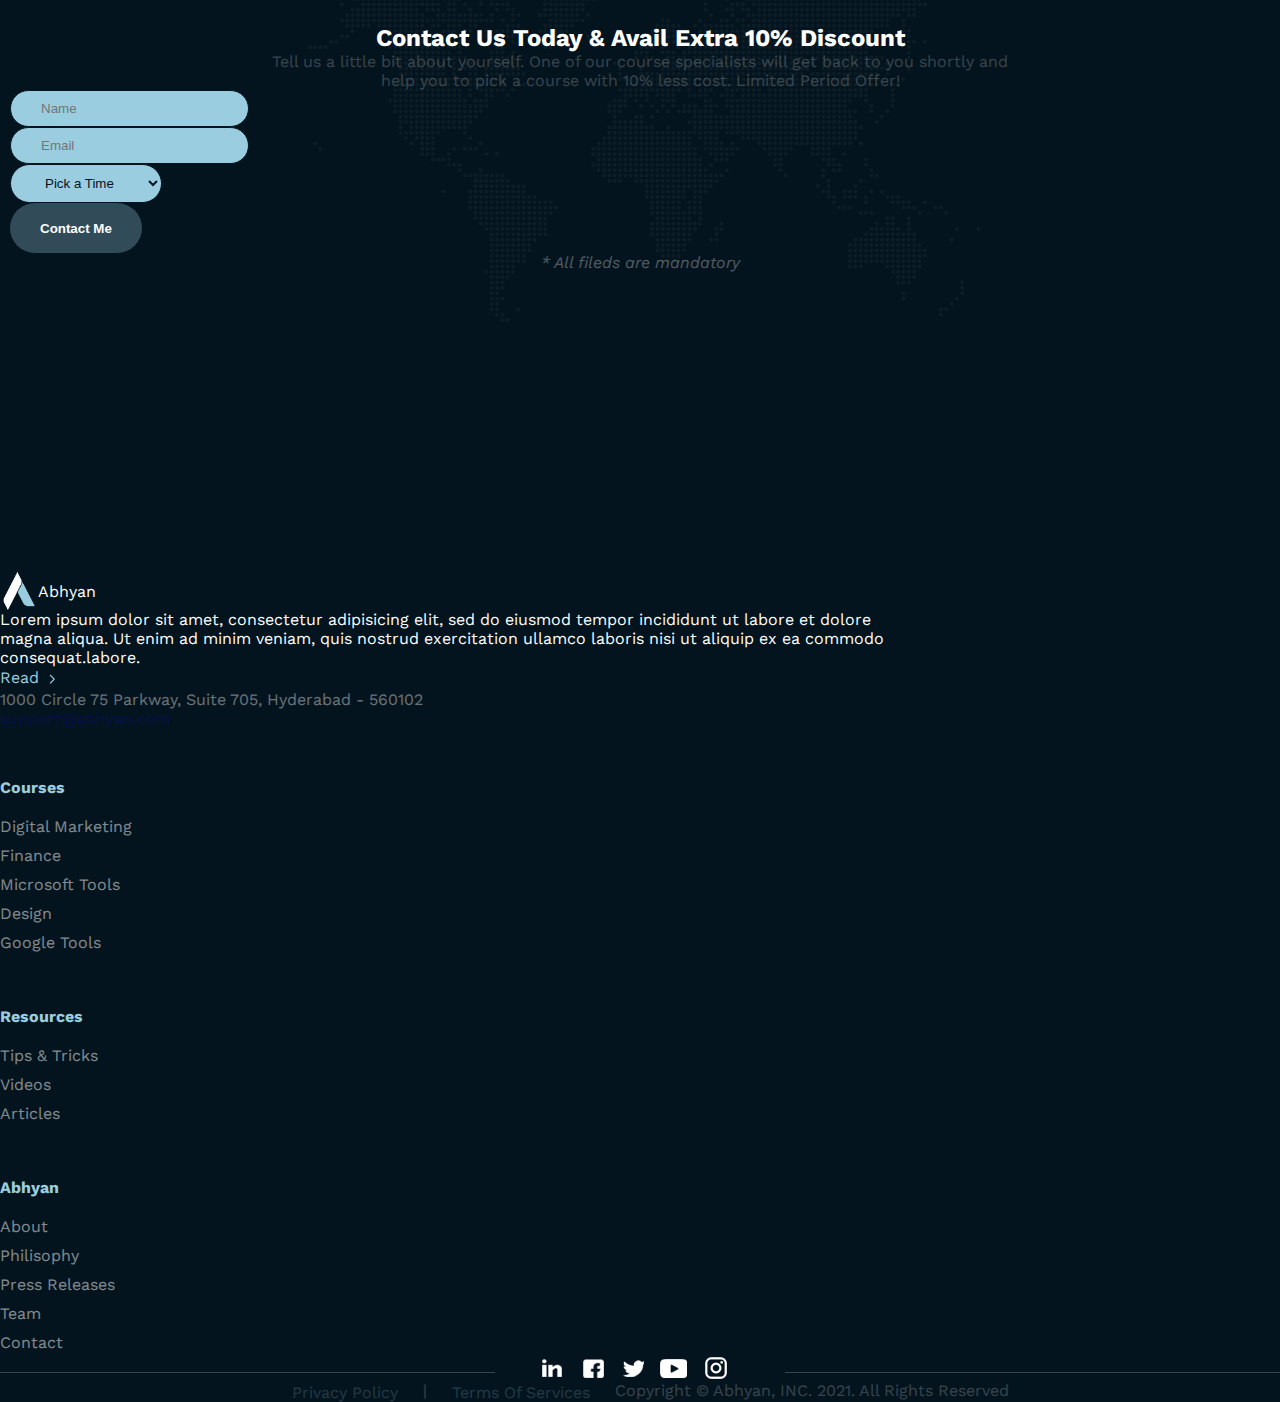
==== commit abb86104: "UI fixd" ====
--- a/index.html
+++ b/index.html
@@ -1,5 +1,6 @@
 <!DOCTYPE html>
 <html lang="en">
+
 <head>
   <meta charset="UTF-8">
   <meta http-equiv="X-UA-Compatible" content="IE=edge">
@@ -25,8 +26,12 @@
       <div class="row ab-justify-content">
         <div class="col-3 ">
           <div class="ab-logo-wrapper">
-            <div class="ab-logo" >
-              <button class="ab-account-menu-mobile" type="button"  onclick="accountMenuMobile()" ><svg class="MuiSvgIcon-root MuiSvgIcon-fontSizeMedium css-wr8ge5" focusable="false" aria-hidden="true" viewBox="0 0 24 24" data-testid="MenuIcon"><path d="M3 18h18v-2H3v2zm0-5h18v-2H3v2zm0-7v2h18V6H3z"></path></svg><span class="MuiTouchRipple-root css-w0pj6f"></span></button>
+            <div class="ab-logo">
+              <button class="ab-account-menu-mobile" type="button" onclick="accountMenuMobile()"><svg
+                  class="MuiSvgIcon-root MuiSvgIcon-fontSizeMedium css-wr8ge5" focusable="false" aria-hidden="true"
+                  viewBox="0 0 24 24" data-testid="MenuIcon">
+                  <path d="M3 18h18v-2H3v2zm0-5h18v-2H3v2zm0-7v2h18V6H3z"></path>
+                </svg><span class="MuiTouchRipple-root css-w0pj6f"></span></button>
               <a class="ab-logo-img" href="index.html"><img src="img/abhyan-logo.png" alt="abhyan"></a>
               <span class="ab-logo-content fs-5 ">Abhyan</span>
             </div>
@@ -57,8 +62,18 @@
         </div>
         <div class="col-3 ab-text-right ab-m-width">
           <div class="ab-login-st">
-            <button class="MuiButtonBase-root MuiIconButton-root MuiIconButton-sizeMedium css-e94ezn" tabindex="0" type="button"><span class="MuiBadge-root MuiBadge-root css-1rzb3uu"><svg width="27" height="27" viewBox="0 0 100 100" xmlns="http://www.w3.org/2000/svg"><path d="M10 30a20 20 0 0 1 40 0 20 20 0 0 1 40 0q0 30-40 60-40-30-40-60z" fill="none" stroke="#fff" stroke-width="3"></path></svg><span class="MuiBadge-badge jss122 MuiBadge-standard MuiBadge-invisible MuiBadge-anchorOriginTopRight MuiBadge-anchorOriginTopRightCircular MuiBadge-overlapCircular MuiBadge-colorPrimary MuiBadge-badge css-1kj5hpl"></span></span><span class="MuiTouchRipple-root css-w0pj6f"></span></button>
-            <button class="ab-card-icon" tabindex="0" type="button"><span class="MuiBadge-root MuiBadge-root css-1rzb3uu"><svg width="30" height="30" viewBox="0 0 512 512" xmlns="http://www.w3.org/2000/svg"><path d="m444.72 252.01 26.316-96.051a5.114 5.114 0 0 0-.758-4.3 5.11 5.11 0 0 0-3.797-2.153l-318-22.988a5.19 5.19 0 0 0-.922 0l-7.218-42.344a35.84 35.84 0 0 0-35.328-29.797H46.079a5.12 5.12 0 0 0 0 10.238h59.395a25.615 25.615 0 0 1 16.516 6.035 25.611 25.611 0 0 1 8.726 15.266l37.477 219.9c-.043.39-.043.79 0 1.18.035.992.356 1.949.922 2.765l10.238 59.086.004-.004a45.105 45.105 0 0 0 2.601 87.617 45.093 45.093 0 0 0 37.688-9.023 45.106 45.106 0 0 0 .257-69.993h174.08a45.113 45.113 0 0 0-16.438 37.09 45.125 45.125 0 0 0 20.008 35.293 45.104 45.104 0 0 0 68.22-24.453 45.099 45.099 0 0 0-43.22-58.168h-233.73l-9.625-54.887h186.52a81.91 81.91 0 0 0 49.691-16.809 81.912 81.912 0 0 0 29.31-43.504zm12.082 160.41v-.004a34.863 34.863 0 0 1-59.519 24.656 34.867 34.867 0 0 1-10.215-24.656 34.864 34.864 0 0 1 10.215-24.652 34.865 34.865 0 0 1 24.652-10.215 34.916 34.916 0 0 1 24.641 10.23 34.909 34.909 0 0 1 10.227 24.637zm-231.27 0v-.004a34.863 34.863 0 0 1-59.519 24.656 34.867 34.867 0 0 1-10.215-24.656 34.864 34.864 0 0 1 10.215-24.652 34.865 34.865 0 0 1 24.652-10.215 34.923 34.923 0 0 1 34.868 34.867zm-76.031-275.56 310.07 22.371-24.73 90.062a71.667 71.667 0 0 1-69.117 52.785h-188.06z" fill="#fff"></path></svg><span class="MuiBadge-badge jss122 MuiBadge-standard MuiBadge-invisible MuiBadge-anchorOriginTopRight MuiBadge-anchorOriginTopRightCircular MuiBadge-overlapCircular MuiBadge-colorPrimary MuiBadge-badge css-1kj5hpl"></span></span><span class="MuiTouchRipple-root css-w0pj6f"></span></button>
+            <button class="MuiButtonBase-root MuiIconButton-root MuiIconButton-sizeMedium css-e94ezn" tabindex="0" type="button" >
+                <span class="MuiBadge-root MuiBadge-root css-1rzb3uu">
+                  <svg width="27" height="27" viewBox="0 0 100 100" xmlns="http://www.w3.org/2000/svg">
+                    <path d="M10 30a20 20 0 0 1 40 0 20 20 0 0 1 40 0q0 30-40 60-40-30-40-60z" fill="none" stroke="#fff" stroke-width="3"></path>
+                  </svg>
+              </button>
+            <button class="ab-card-icon" tabindex="0" type="button" onclick="cardBt()">
+              <span class="MuiBadge-root MuiBadge-root css-1rzb3uu">
+                <svg width="30" height="30" viewBox="0 0 512 512" xmlns="http://www.w3.org/2000/svg">
+                  <path d="m444.72 252.01 26.316-96.051a5.114 5.114 0 0 0-.758-4.3 5.11 5.11 0 0 0-3.797-2.153l-318-22.988a5.19 5.19 0 0 0-.922 0l-7.218-42.344a35.84 35.84 0 0 0-35.328-29.797H46.079a5.12 5.12 0 0 0 0 10.238h59.395a25.615 25.615 0 0 1 16.516 6.035 25.611 25.611 0 0 1 8.726 15.266l37.477 219.9c-.043.39-.043.79 0 1.18.035.992.356 1.949.922 2.765l10.238 59.086.004-.004a45.105 45.105 0 0 0 2.601 87.617 45.093 45.093 0 0 0 37.688-9.023 45.106 45.106 0 0 0 .257-69.993h174.08a45.113 45.113 0 0 0-16.438 37.09 45.125 45.125 0 0 0 20.008 35.293 45.104 45.104 0 0 0 68.22-24.453 45.099 45.099 0 0 0-43.22-58.168h-233.73l-9.625-54.887h186.52a81.91 81.91 0 0 0 49.691-16.809 81.912 81.912 0 0 0 29.31-43.504zm12.082 160.41v-.004a34.863 34.863 0 0 1-59.519 24.656 34.867 34.867 0 0 1-10.215-24.656 34.864 34.864 0 0 1 10.215-24.652 34.865 34.865 0 0 1 24.652-10.215 34.916 34.916 0 0 1 24.641 10.23 34.909 34.909 0 0 1 10.227 24.637zm-231.27 0v-.004a34.863 34.863 0 0 1-59.519 24.656 34.867 34.867 0 0 1-10.215-24.656 34.864 34.864 0 0 1 10.215-24.652 34.865 34.865 0 0 1 24.652-10.215 34.923 34.923 0 0 1 34.868 34.867zm-76.031-275.56 310.07 22.371-24.73 90.062a71.667 71.667 0 0 1-69.117 52.785h-188.06z" fill="#fff"></path>
+                </svg>
+              </button>
             <a type="button" class="btn btn-link loginm" onclick="closeBt()">Login</a>
             <button type="button" class="btn btn-primary ab-button m-hd">Start for free</button>
           </div>
@@ -73,7 +88,8 @@
       <div class="row">
         <div class="col">
           <div class="ab-banner-wrapper">
-            <h2 class="ab-title-banner ab-title mb-3 fs-1">The beautiful thing about learning is nobody can take it away from
+            <h2 class="ab-title-banner ab-title mb-3 fs-1">The beautiful thing about learning is nobody can take it away
+              from
               you
             </h2>
             <span class="ab-sub-title mb-5">Abhyan brings you curated courses at affordable prices in local
@@ -140,12 +156,12 @@
           <div class="ab-courses">
             <a class="slide-arrow ab-sprit-img slide-arrow-next-mon" onclick="nextBtn(event)"></a>
             <ul class="ab-courses-list">
-              <li class="ab-courses-link ab-active"><a class=" tab whiteborder" >All Courses</a></li>
-              <li class="ab-courses-link"><a class="tab" >Bundles</a></li>
-              <li class="ab-courses-link"><a class="tab" >Digital Marketing</a></li>
-              <li class="ab-courses-link"><a class="tab" >Finance</a></li>
-              <li class="ab-courses-link"><a class="tab" >Design</a></li>
-              <li class="ab-courses-link"><a class="tab" >Microsoft Office Tools</a></li>
+              <li class="ab-courses-link ab-active"><a class=" tab whiteborder">All Courses</a></li>
+              <li class="ab-courses-link"><a class="tab">Bundles</a></li>
+              <li class="ab-courses-link"><a class="tab">Digital Marketing</a></li>
+              <li class="ab-courses-link"><a class="tab">Finance</a></li>
+              <li class="ab-courses-link"><a class="tab">Design</a></li>
+              <li class="ab-courses-link"><a class="tab">Microsoft Office Tools</a></li>
             </ul>
             <a class="slide-arrow ab-sprit-img slide-arrow-prev-mon" onclick="prevBtn(event)"></a>
           </div>
@@ -934,7 +950,7 @@
             </div>
           </div>
           <div id="finance" class="tabContent">
-           <div class="slider-wrapper">
+            <div class="slider-wrapper">
               <a class="slide-arrow ab-sprit-img slide-arrow-next" onclick="nextBtn(event)"></a>
               <ul class="slides-container py-5 d">
                 <li class="slide">
@@ -1717,7 +1733,8 @@
       </div>
       <div class="row">
         <div class="col ab-text-center my-3">
-          <a type="button" class="btn btn-outline-primary ab-outline-primary" href="courseListing.html" >View All Courses</a>
+          <a type="button" class="btn btn-outline-primary ab-outline-primary" href="courseListing.html">View All
+            Courses</a>
         </div>
       </div>
     </div>
@@ -1840,7 +1857,7 @@
           </div>
         </div>
       </div>
-      
+
       <div class="row ab-align-items-center my-5">
         <div class="col-12">
           <div class="slider">
@@ -1850,8 +1867,10 @@
                   <div class="ab-two-box-coantent">
                     <h3 class="ab-two-box-title ab-title ab-color-dark my-5">Intuitive Learning <br>Experience</h3>
                     <div class="ab-content my-3">
-                      Lorem ipsum dolor sit amet, consectetur adipiscing elit, sed do eiusmod tempor incididunt ut labore et
-                      dolore magna aliqua. Quis ipsum suspendisse ultrices gravida. Risus commodo viverra maecenas accumsan
+                      Lorem ipsum dolor sit amet, consectetur adipiscing elit, sed do eiusmod tempor incididunt ut
+                      labore et
+                      dolore magna aliqua. Quis ipsum suspendisse ultrices gravida. Risus commodo viverra maecenas
+                      accumsan
                       lacus vel facilisis. Quis ipsum suspendisse ultrices gravida.
                     </div>
                     <div class="ab-two-box-footer my-5">
@@ -1872,8 +1891,10 @@
                   <div class="ab-two-box-coantent">
                     <h3 class="ab-two-box-title ab-title ab-color-dark my-5">Intuitive Learning <br>Experience</h3>
                     <div class="ab-content my-3">
-                      Lorem ipsum dolor sit amet, consectetur adipiscing elit, sed do eiusmod tempor incididunt ut labore et
-                      dolore magna aliqua. Quis ipsum suspendisse ultrices gravida. Risus commodo viverra maecenas accumsan
+                      Lorem ipsum dolor sit amet, consectetur adipiscing elit, sed do eiusmod tempor incididunt ut
+                      labore et
+                      dolore magna aliqua. Quis ipsum suspendisse ultrices gravida. Risus commodo viverra maecenas
+                      accumsan
                       lacus vel facilisis. Quis ipsum suspendisse ultrices gravida.
                     </div>
                     <div class="ab-two-box-footer my-5">
@@ -1894,8 +1915,10 @@
                   <div class="ab-two-box-coantent">
                     <h3 class="ab-two-box-title ab-title ab-color-dark my-5">Intuitive Learning <br>Experience</h3>
                     <div class="ab-content my-3">
-                      Lorem ipsum dolor sit amet, consectetur adipiscing elit, sed do eiusmod tempor incididunt ut labore et
-                      dolore magna aliqua. Quis ipsum suspendisse ultrices gravida. Risus commodo viverra maecenas accumsan
+                      Lorem ipsum dolor sit amet, consectetur adipiscing elit, sed do eiusmod tempor incididunt ut
+                      labore et
+                      dolore magna aliqua. Quis ipsum suspendisse ultrices gravida. Risus commodo viverra maecenas
+                      accumsan
                       lacus vel facilisis. Quis ipsum suspendisse ultrices gravida.
                     </div>
                     <div class="ab-two-box-footer my-5">
@@ -1910,7 +1933,7 @@
                 </div>
               </div>
             </div>
-            <a class="slide-arrow ab-sprit-img slide-arrow-next next" ></a>
+            <a class="slide-arrow ab-sprit-img slide-arrow-next next"></a>
             <a class="slide-arrow ab-sprit-img slide-arrow-prev prev"></a>
             <div class="dots-container">
               <span class="dot active" data-slide="0"></span>
@@ -1948,15 +1971,17 @@
         <div class="col-md-6 col-sm-12">
           <div class="slider-wrapper">
             <a class="slide-arrow ab-sprit-img slide-arrow-next" onclick="nextBtn(event)"></a>
-            <ul class="slides-container py-5" >
+            <ul class="slides-container py-5">
               <li class="slide">
                 <div class="row ab-exp-out-tab gap1rp">
                   <div class="col-12">
                     <div class="ab-testimonials-slid-box">
                       <span class="ab-coma-icon ab-sprit-img mb-3"></span>
                       <div class="ab-content my-4">
-                        Lorem ipsum dolor sit amet, consectetur adipiscing elit, sed do eiusmod tempor incididunt ut labore et
-                        dolore magna aliqua. Quis ipsum suspendisse ultrices gravida. Risus commodo viverra maecenas accumsan
+                        Lorem ipsum dolor sit amet, consectetur adipiscing elit, sed do eiusmod tempor incididunt ut
+                        labore et
+                        dolore magna aliqua. Quis ipsum suspendisse ultrices gravida. Risus commodo viverra maecenas
+                        accumsan
                         lacus vel facilisis.
                       </div>
                       <div class="ab-testimonials-user my-4">
@@ -1978,8 +2003,10 @@
                     <div class="ab-testimonials-slid-box">
                       <span class="ab-coma-icon ab-sprit-img mb-3"></span>
                       <div class="ab-content my-4">
-                        Lorem ipsum dolor sit amet, consectetur adipiscing elit, sed do eiusmod tempor incididunt ut labore et
-                        dolore magna aliqua. Quis ipsum suspendisse ultrices gravida. Risus commodo viverra maecenas accumsan
+                        Lorem ipsum dolor sit amet, consectetur adipiscing elit, sed do eiusmod tempor incididunt ut
+                        labore et
+                        dolore magna aliqua. Quis ipsum suspendisse ultrices gravida. Risus commodo viverra maecenas
+                        accumsan
                         lacus vel facilisis.
                       </div>
                       <div class="ab-testimonials-user my-4">
@@ -2008,7 +2035,7 @@
     <div class="container">
       <div class="row ab-align-items-center">
         <div class="col-md-4 col-sm-12">
-          <img src="img/chat.png" alt="Let us help! "  class="ab-letusHelp"/>
+          <img src="img/chat.png" alt="Let us help! " class="ab-letusHelp" />
         </div>
         <div class="col-md-8 col-sm-12">
           <div class="ab-let-help">
@@ -2194,7 +2221,7 @@
               </div>
               <div class="col-md-5 col-sm-12">
                 <div class="row">
-                  <div class="col-md-6 col-sm-12" >
+                  <div class="col-md-6 col-sm-12">
                     <select class="form-select ab-form-control" aria-label="Default select example">
                       <option selected>Pick a Time</option>
                       <option value="1">One</option>
@@ -2370,7 +2397,8 @@
                       <label class="form-check-label" for="exampleCheck1">Phone</label>
                     </div>
                     <div class="ab-form-check">
-                      <input type="radio" class="form-check-input" id="emailCheck" name="using"onclick="emailCheckT();">
+                      <input type="radio" class="form-check-input" id="emailCheck" name="using"
+                        onclick="emailCheckT();">
                       <label class="form-check-label" for="exampleCheck2">Email</label>
                     </div>
                   </div>
@@ -2399,11 +2427,13 @@
                   <div class="ab-checkbox">
                     <span class="ab-lable ab-title">Using </span>
                     <div class="ab-form-check">
-                      <input type="radio" class="form-check-input" id="phoneCheckin" name="using" onclick="phoneCheckTin();" checked>
+                      <input type="radio" class="form-check-input" id="phoneCheckin" name="using"
+                        onclick="phoneCheckTin();" checked>
                       <label class="form-check-label" for="Phone">Phone</label>
                     </div>
                     <div class="ab-form-check">
-                      <input type="radio" class="form-check-input" id="emailCheckin" name="using" onclick="emailCheckTin();">
+                      <input type="radio" class="form-check-input" id="emailCheckin" name="using"
+                        onclick="emailCheckTin();">
                       <label class="form-check-label" for="Email">Email</label>
                     </div>
                   </div>
@@ -2429,6 +2459,101 @@
     </div>
   </section>
   <div class="ab-bg-black" id="_loginPupPupBg"></div>
+
+  <!--card-->
+  <section class="ab-shopping-card" id="_shopping-card" style="display: none;">
+    <div class="ab-shopping-card-close"  onclick="cardBt()">
+      <svg class="ab-shopping-card-close-icon" focusable="false" aria-hidden="true" viewBox="0 0 24 24"
+        data-testid="CloseIcon">
+        <path d="M19 6.41 17.59 5 12 10.59 6.41 5 5 6.41 10.59 12 5 17.59 6.41 19 12 13.41 17.59 19 19 17.59 13.41 12z">
+        </path>
+      </svg>
+    </div>
+    <div class="row ">
+      <div class="col-12">
+        <div class="ab-shoppingcard-icon">
+          <svg width="45" height="45" viewBox="0 0 512 512" xmlns="http://www.w3.org/2000/svg" class="jss431">
+            <path
+              d="m444.72 252.01 26.316-96.051a5.114 5.114 0 0 0-.758-4.3 5.11 5.11 0 0 0-3.797-2.153l-318-22.988a5.19 5.19 0 0 0-.922 0l-7.218-42.344a35.84 35.84 0 0 0-35.328-29.797H46.079a5.12 5.12 0 0 0 0 10.238h59.395a25.615 25.615 0 0 1 16.516 6.035 25.611 25.611 0 0 1 8.726 15.266l37.477 219.9c-.043.39-.043.79 0 1.18.035.992.356 1.949.922 2.765l10.238 59.086.004-.004a45.105 45.105 0 0 0 2.601 87.617 45.093 45.093 0 0 0 37.688-9.023 45.106 45.106 0 0 0 .257-69.993h174.08a45.113 45.113 0 0 0-16.438 37.09 45.125 45.125 0 0 0 20.008 35.293 45.104 45.104 0 0 0 68.22-24.453 45.099 45.099 0 0 0-43.22-58.168h-233.73l-9.625-54.887h186.52a81.91 81.91 0 0 0 49.691-16.809 81.912 81.912 0 0 0 29.31-43.504zm12.082 160.41v-.004a34.863 34.863 0 0 1-59.519 24.656 34.867 34.867 0 0 1-10.215-24.656 34.864 34.864 0 0 1 10.215-24.652 34.865 34.865 0 0 1 24.652-10.215 34.916 34.916 0 0 1 24.641 10.23 34.909 34.909 0 0 1 10.227 24.637zm-231.27 0v-.004a34.863 34.863 0 0 1-59.519 24.656 34.867 34.867 0 0 1-10.215-24.656 34.864 34.864 0 0 1 10.215-24.652 34.865 34.865 0 0 1 24.652-10.215 34.923 34.923 0 0 1 34.868 34.867zm-76.031-275.56 310.07 22.371-24.73 90.062a71.667 71.667 0 0 1-69.117 52.785h-188.06z"
+              fill="#4c4949"></path>
+          </svg>
+          <span class="ab-shoppingcard-content fs-4">Shopping Cart</span>
+          <span class="ab-shoppingcard-item-add fs-4">(1 item)</span>
+        </div>
+      </div>
+    </div>
+    <div class="row ">
+      <div class="col-12">
+        <div class="ab-shopping-item-courses m-3 p-2">
+          <div class="ab-shopping-item-courses-header">
+            <div class="ab-shopping-item-courses-header-wrapper">
+              <spna class="ab-exp-box-icon ab-sprit-img"></spna>
+              <span class="ab-exp-box-content ab-sprit-img">Bundle</span>
+            </div>
+            <button class="ab-delete-icon" tabindex="0" type="button" fdprocessedid="vx1uhy">
+              <svg width="50" height="50" viewBox="0 0 1200 1200" xmlns="http://www.w3.org/2000/svg">
+                <g fill="#b4b4b4">
+                  <path
+                    d="M458.3 505.54a15.741 15.741 0 0 0-15.742 15.742v236.16a62.963 62.963 0 0 0 18.445 44.531 62.966 62.966 0 0 0 44.53 18.445h188.93a62.963 62.963 0 0 0 44.532-18.445 62.966 62.966 0 0 0 18.445-44.53v-236.16a15.747 15.747 0 0 0-23.617-13.633 15.74 15.74 0 0 0-7.872 13.632v236.16a31.487 31.487 0 0 1-31.488 31.49h-188.93a31.485 31.485 0 0 1-31.489-31.489v-236.16a15.745 15.745 0 0 0-15.746-15.743zM788.93 458.3a15.741 15.741 0 0 0-15.742-15.742h-94.465v-47.234a15.745 15.745 0 0 0-15.747-15.743h-125.95a15.745 15.745 0 0 0-15.746 15.742v47.23l-94.465.005a15.741 15.741 0 0 0-13.633 23.613 15.744 15.744 0 0 0 13.633 7.875h346.37a15.745 15.745 0 0 0 15.742-15.747zm-236.16-15.742V411.07h94.465v31.488z">
+                  </path>
+                  <path
+                    d="M662.98 725.95V521.28a15.741 15.741 0 0 0-23.613-13.633 15.744 15.744 0 0 0-7.875 13.633v204.67a15.751 15.751 0 0 0 7.875 13.637 15.74 15.74 0 0 0 23.613-13.637zM568.51 725.95V521.28a15.741 15.741 0 1 0-31.484 0v204.67a15.74 15.74 0 1 0 31.484 0z">
+                  </path>
+                </g>
+              </svg>
+            </button>
+          </div>
+          <div class="ab-shopping-item-courses-content">
+            <div class="ab-shopping-item-courses-title">Digital Marketing Bundle</div>
+            <div class="ab-shopping-item-courses-prise">
+              <span>₹7,000</span>
+              <del>₹21,000</del>
+            </div>
+          </div>
+          <div class="ab-exp-box-footer">
+            <ul class="ab-exp-box-footer-list">
+              <li>60 Hours</li>
+              <li><span class="ab-space-dot"></span></li>
+              <li>Beginner</li>
+              <li><span class="ab-space-dot"></span></li>
+              <li>Telugu</li>
+            </ul>
+          </div>
+        </div>
+      </div>
+    </div>
+    <div class="ab-footer-shopping-card ">
+      <div class="row ">
+        <div class="col-12 my-4">
+          <h2 class="ab-apply-coupon-title">Apply Coupon</h2>
+        </div>
+        <div class="col-12">
+          <div class="input-group mb-3">
+            <input type="text" class="form-control" placeholder="Enter coupon code" aria-label="Recipient's username"
+              aria-describedby="button-addon2">
+            <button class="btn btn-outline-secondary" type="button" id="button-addon2">Apply</button>
+          </div>
+        </div>
+      </div>
+      <div class="row my-3">
+        <div class="col-6">
+          <div class="ab-totalamout fs-5">Total Amount</div>
+        </div>
+        <div class="col-6">
+          <div class="ab-totalamout-count fs-5">₹ 7000</div>
+        </div>
+      </div>
+      <div class="row">
+        <div class="col-12">
+          <div class="ab-totalamout-Continue-Browsing">
+            <button type="button" class="btn btn-outline-primary ab-outline-primary" fdprocessedid="8in8l">Continue Browsing</button>
+            <button type="button" class="btn btn-primary ab-button" fdprocessedid="ikw5wu">Checkout</button>
+          </div>
+        </div>
+      </div>
+    </div>
+  </section>
+  <div class="ab-bg-black" id="_cardPupPupBg" onclick="cardBt()"></div>
   <script src="js/custom.js"></script>
 </body>
 
--- a/css/custom.css
+++ b/css/custom.css
@@ -1624,6 +1624,145 @@
 .loginm{
     display: none;
 }
+/*************************************
+shopping card
+************************************/
+.ab-shopping-card{
+    position: fixed;
+    top: 0;
+    right: 0;
+    width: 450px;
+    height: 100%;
+    background-color: #fff;
+    z-index: 99;
+    padding: 15px;
+}
+.ab-shoppingcard-icon{
+    text-align: center;
+}
+.ab-shoppingcard-content{
+    color: #030e15;
+    display: inline-block;
+    margin-left: 15px;
+}
+.ab-shoppingcard-item-add{
+    color: rgb(153, 205, 223);
+    display: inline-block;
+}
+.ab-shopping-item-courses
+{
+    border-top: 1px solid rgba(71,68,68,0.2);
+
+}
+.ab-shopping-card-close-icon{
+    width: 20px;
+    height: 20px;
+    position: absolute ;
+    right: 10px;
+    top: 10px;
+    cursor: pointer;
+}
+.ab-shopping-item-courses-header-wrapper .ab-exp-box-icon{
+    filter: invert();
+    padding: 0;
+    margin: 0;
+    display: inline-block;
+    vertical-align: middle;
+}
+.ab-exp-box-content{
+    color: rgb(0, 0, 0);
+}
+.ab-shopping-item-courses-header{
+    display: flex;
+    align-items: center;
+    margin: 0;
+}
+.ab-delete-icon{
+    float: right;
+}
+.ab-shopping-item-courses-header{
+    display: flex;
+    justify-content: space-between;
+}
+.ab-shopping-item-courses-title{
+    color: rgb(153, 205, 223);
+    font-size: 20px;
+}
+.ab-shopping-item-courses-content{
+    display: flex;
+    justify-content: space-between;
+}
+.ab-shopping-item-courses-prise{
+    color: rgb(0, 0, 0);
+}
+.ab-shopping-item-courses-prise span{
+    display: block;
+}
+.ab-shopping-item-courses-prise del{
+    display: block;
+    opacity: 0.6;
+}
+.ab-exp-box-footer-list li{
+    color: rgb(0, 0, 0);
+    opacity: 0.8;
+}
+.ab-shopping-item-courses .ab-exp-box-footer{
+    position: static;
+}
+.ab-footer-shopping-card{
+    position: absolute;
+    bottom: 0;
+    padding: 20px 10px;
+}
+.ab-apply-coupon-title{
+    width: 100%;
+    position: relative;
+    text-align: center;
+    font-weight: 600;
+    color: #000;
+    font-size: 24px;
+}
+
+.ab-apply-coupon-title {
+    width: 100%;
+    position: relative;
+    text-align: center;
+    font-weight: 600;
+}
+.ab-apply-coupon-title::after {
+    top: 50%;
+    right: 0;
+    width: 30%;
+    height: 2px;
+    content: "";
+    position: absolute;
+    background-color: #eee;
+}
+
+.ab-apply-coupon-title::before {
+    top: 50%;
+    left: 0;
+    width: 30%;
+    height: 2px;
+    content: "";
+    position: absolute;
+    background-color: #eee;
+}
+.ab-totalamout-Continue-Browsing {
+    text-align: center;
+}
+.ab-totalamout-Continue-Browsing .ab-outline-primary{
+    border:1px solid  #99cddf;
+}
+.ab-totalamout{
+    color: #000;
+    font-weight: 600;
+}
+.ab-totalamout-count{
+    color: #000;
+    text-align: right;
+    font-weight: 600;
+}
 /*********************************
 Mobile section
 *********************************/
@@ -2041,6 +2180,15 @@
     .loginm{
         display: none;
     }
+    .ab-shopping-card {
+        width: 100%;
+    }
+    .ab-apply-coupon-title::before {
+        width: 20%;
+    }
+    .ab-apply-coupon-title::after {
+        width: 20%;
+    }
  }
 
 /* // Medium devices (tablets, 768px and up) */
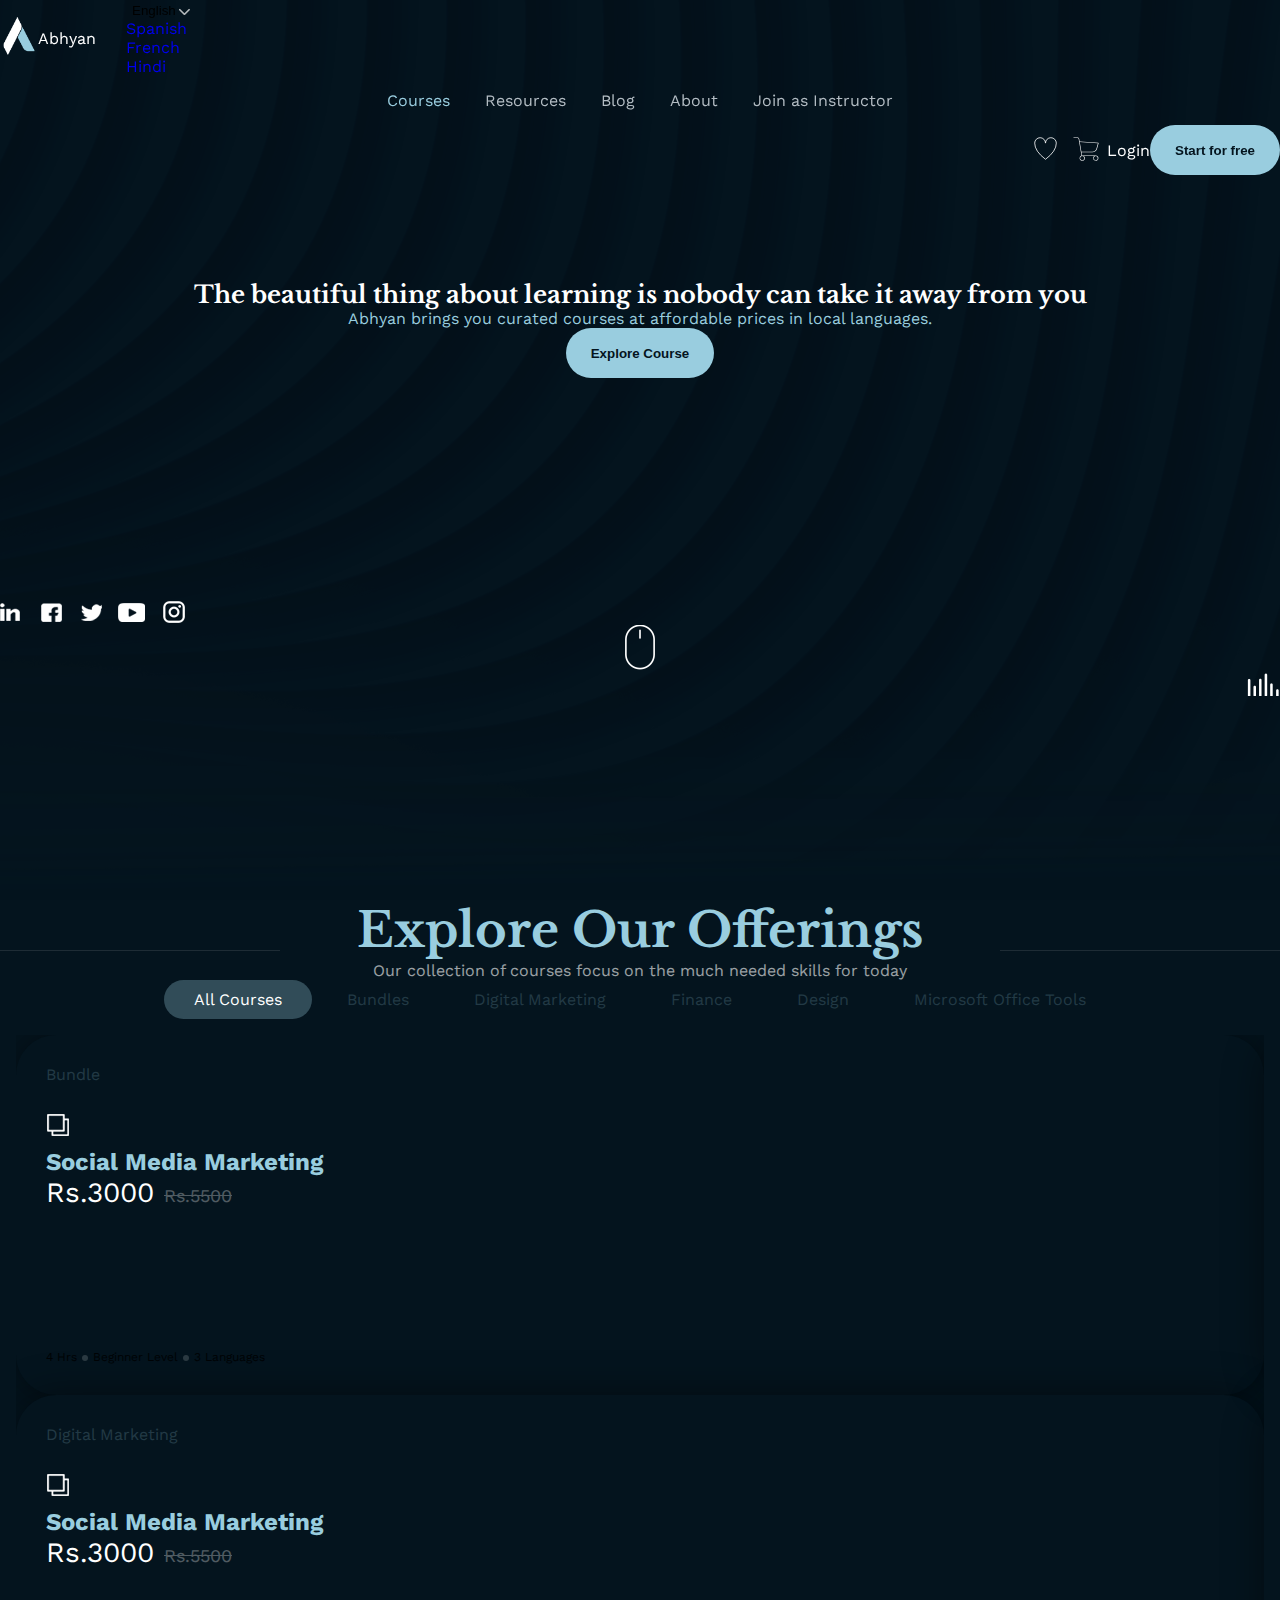
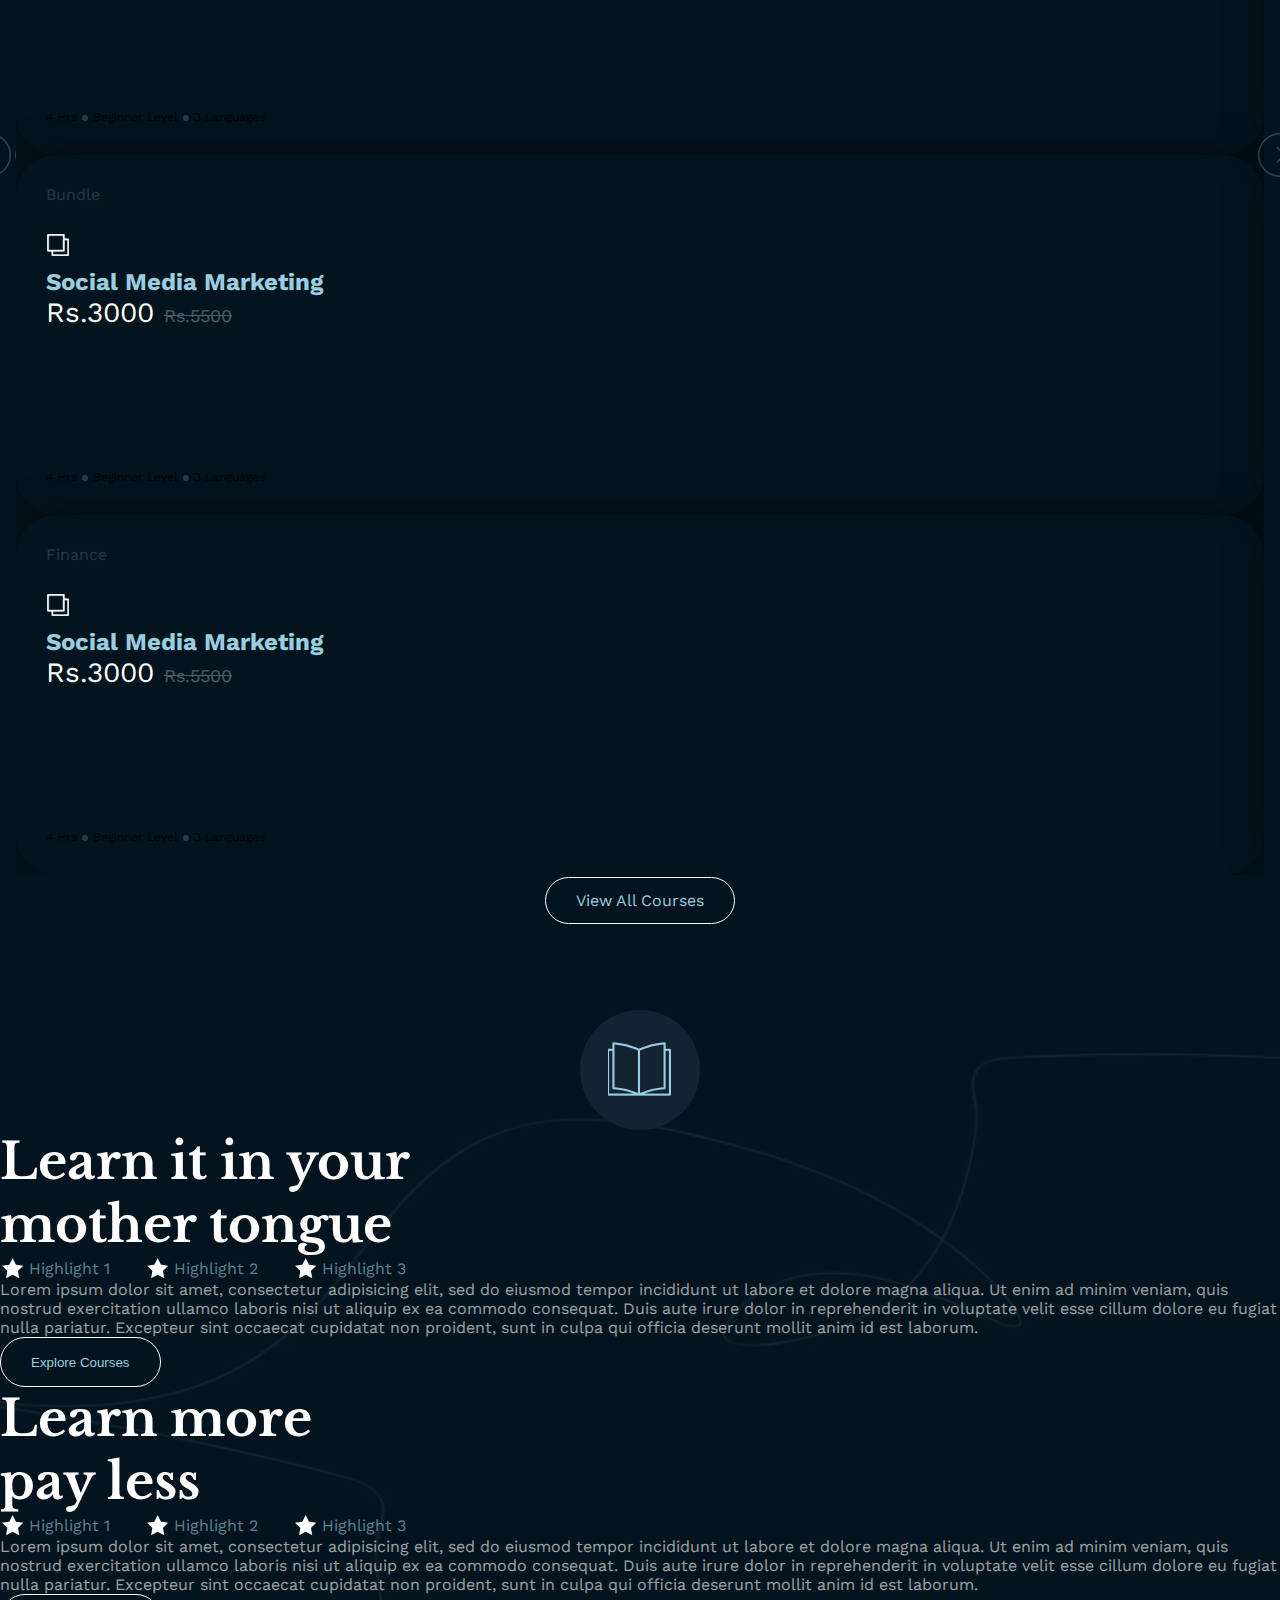
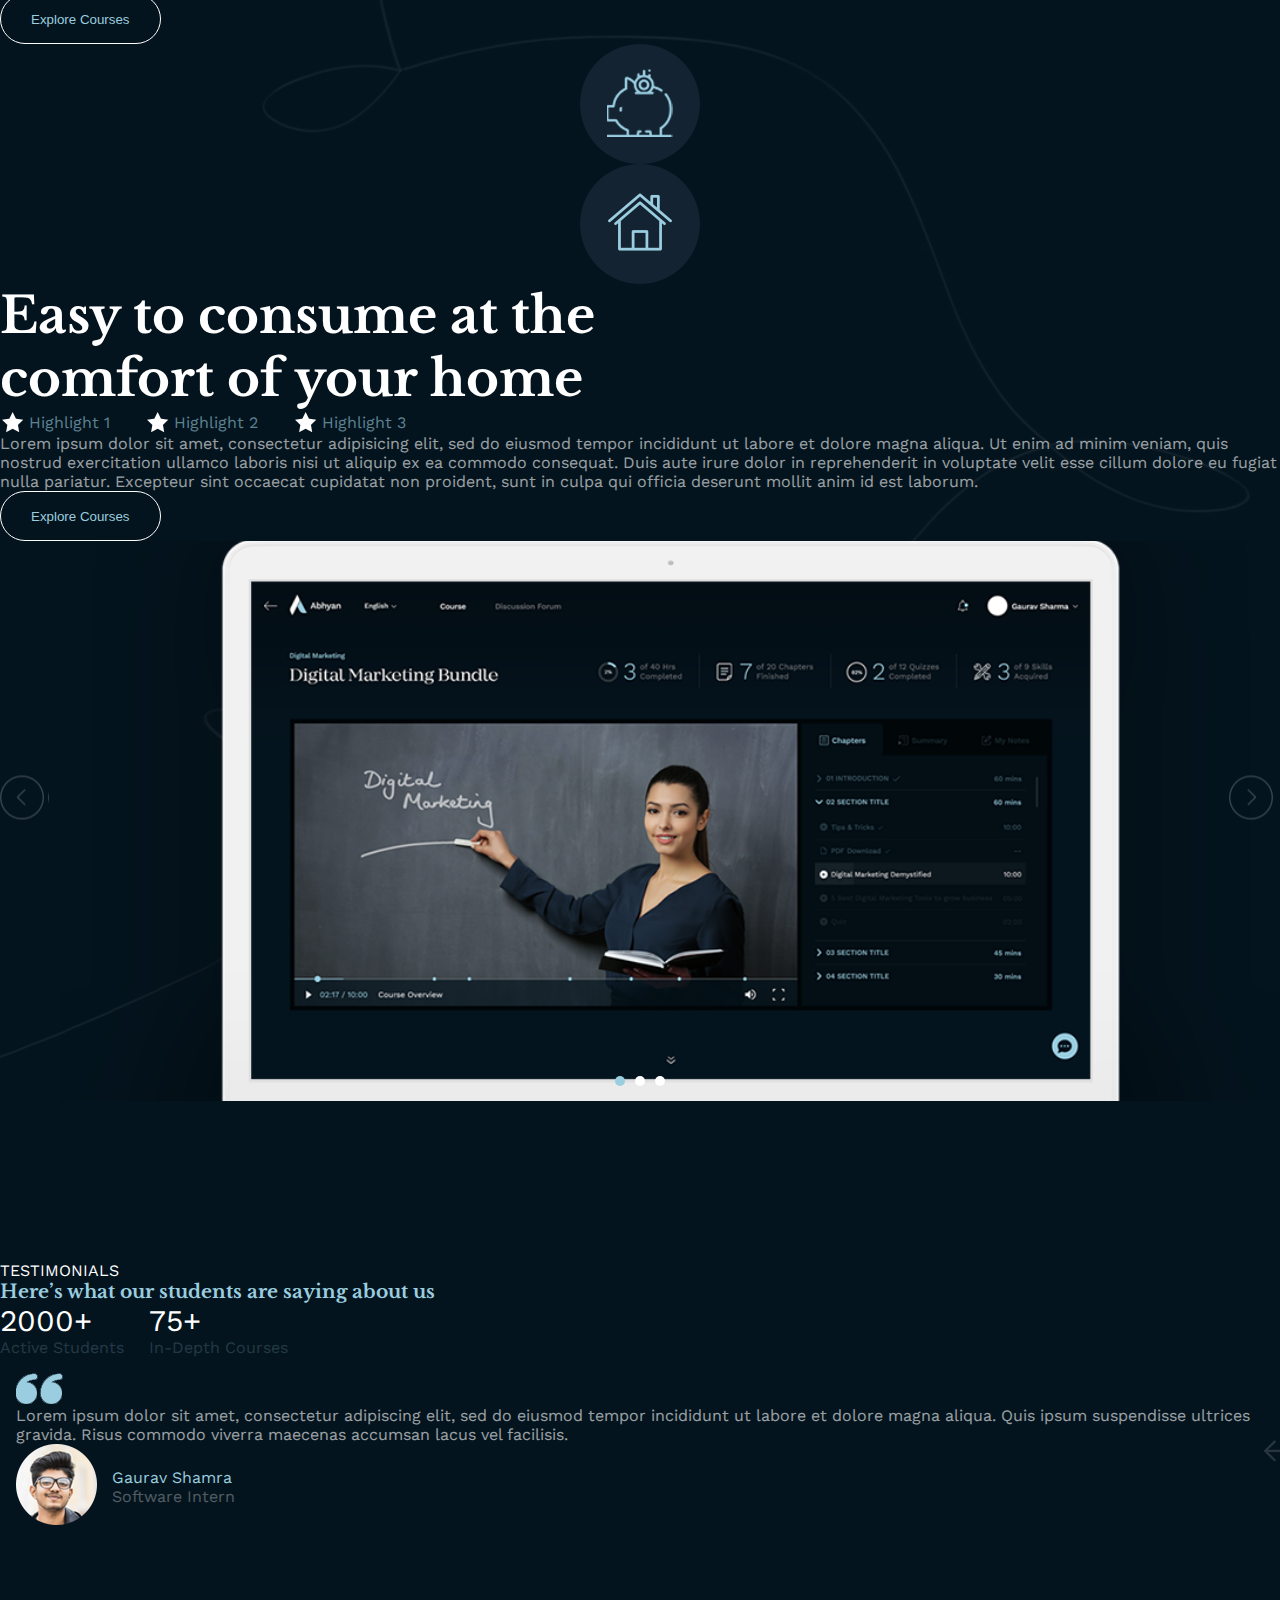
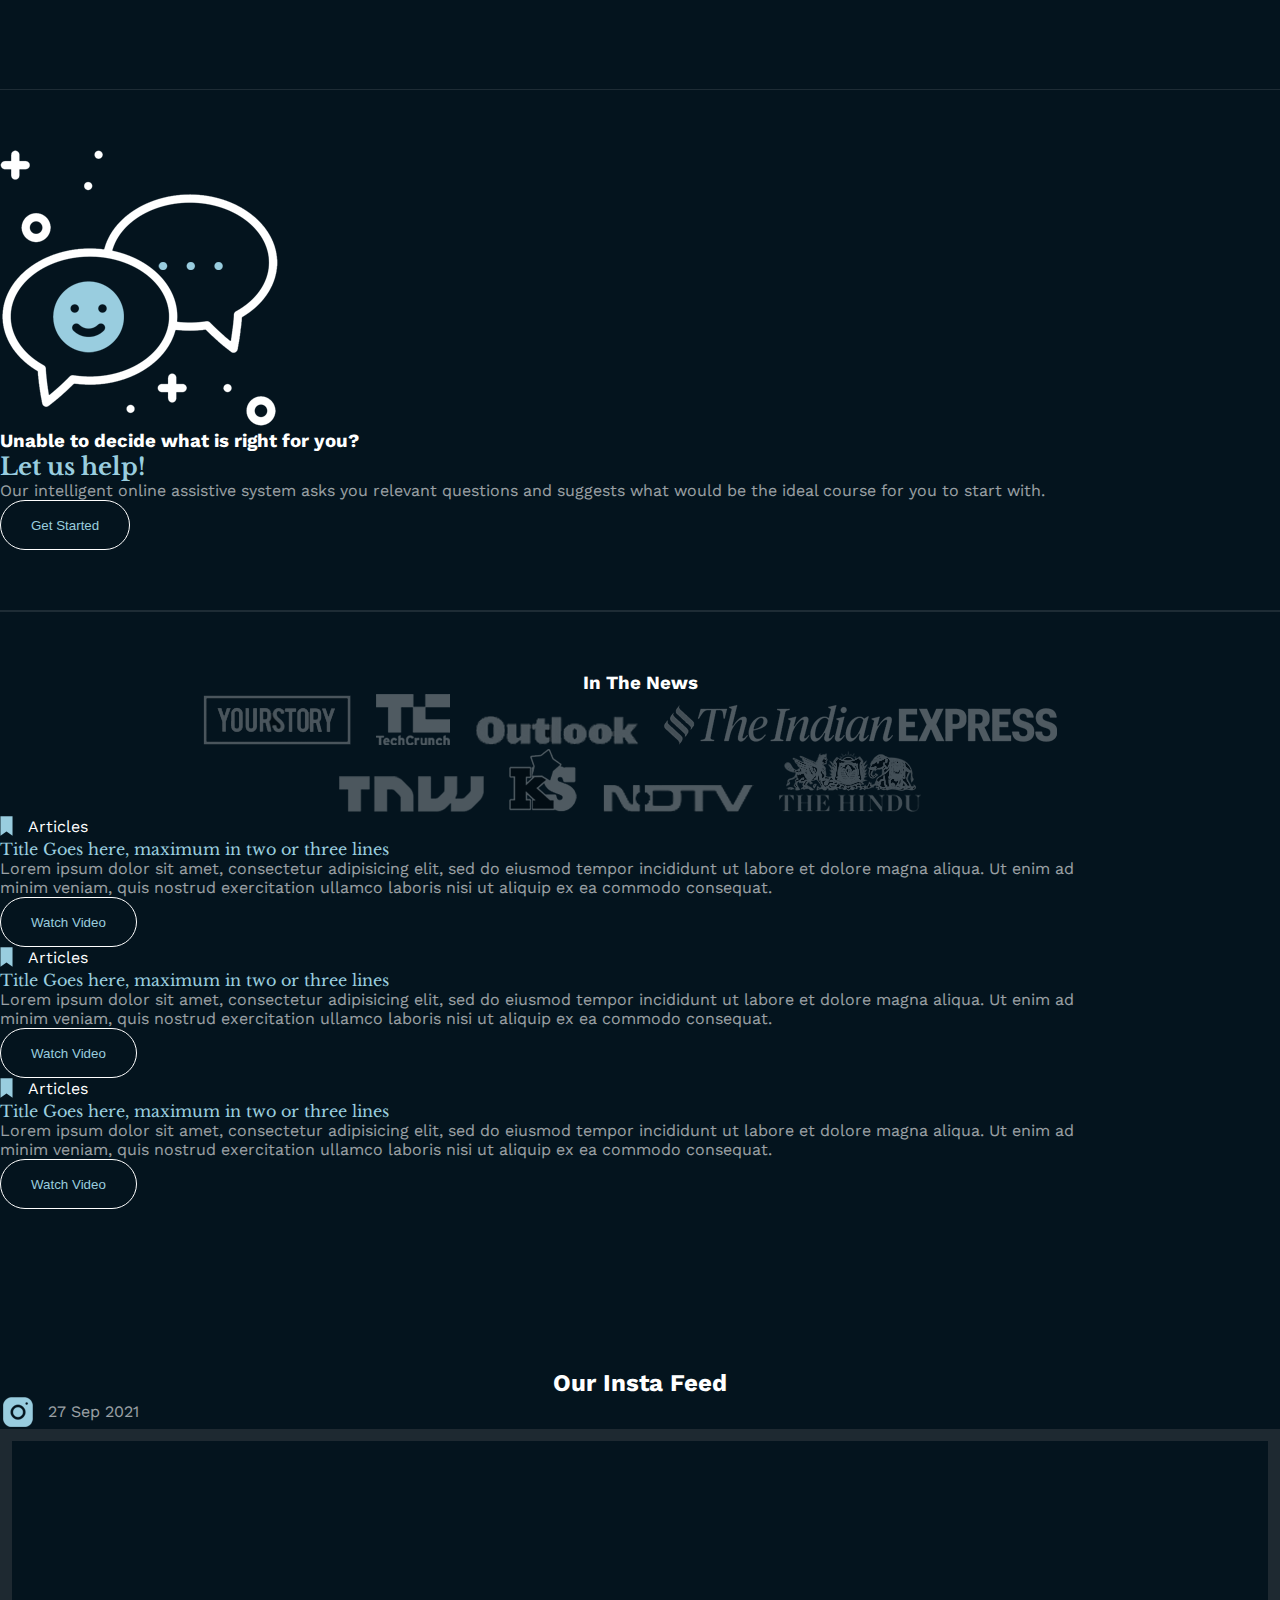
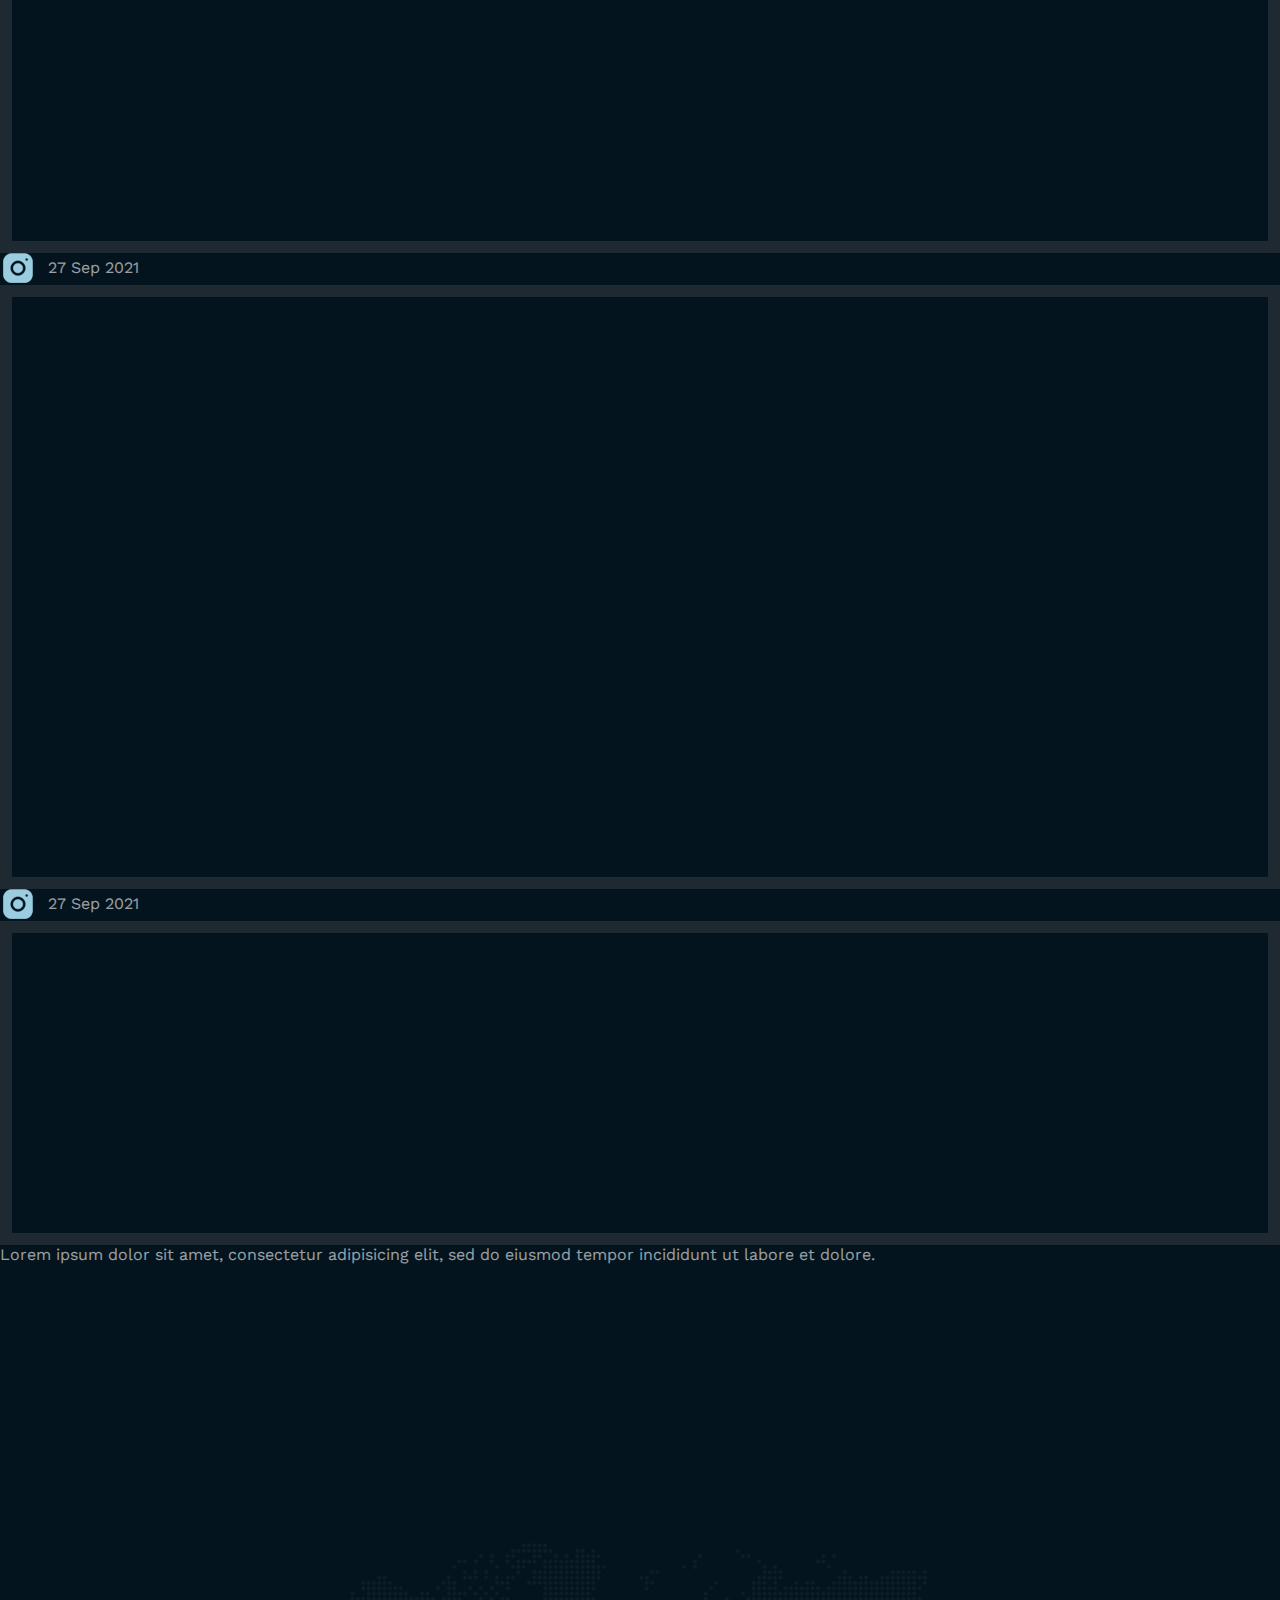
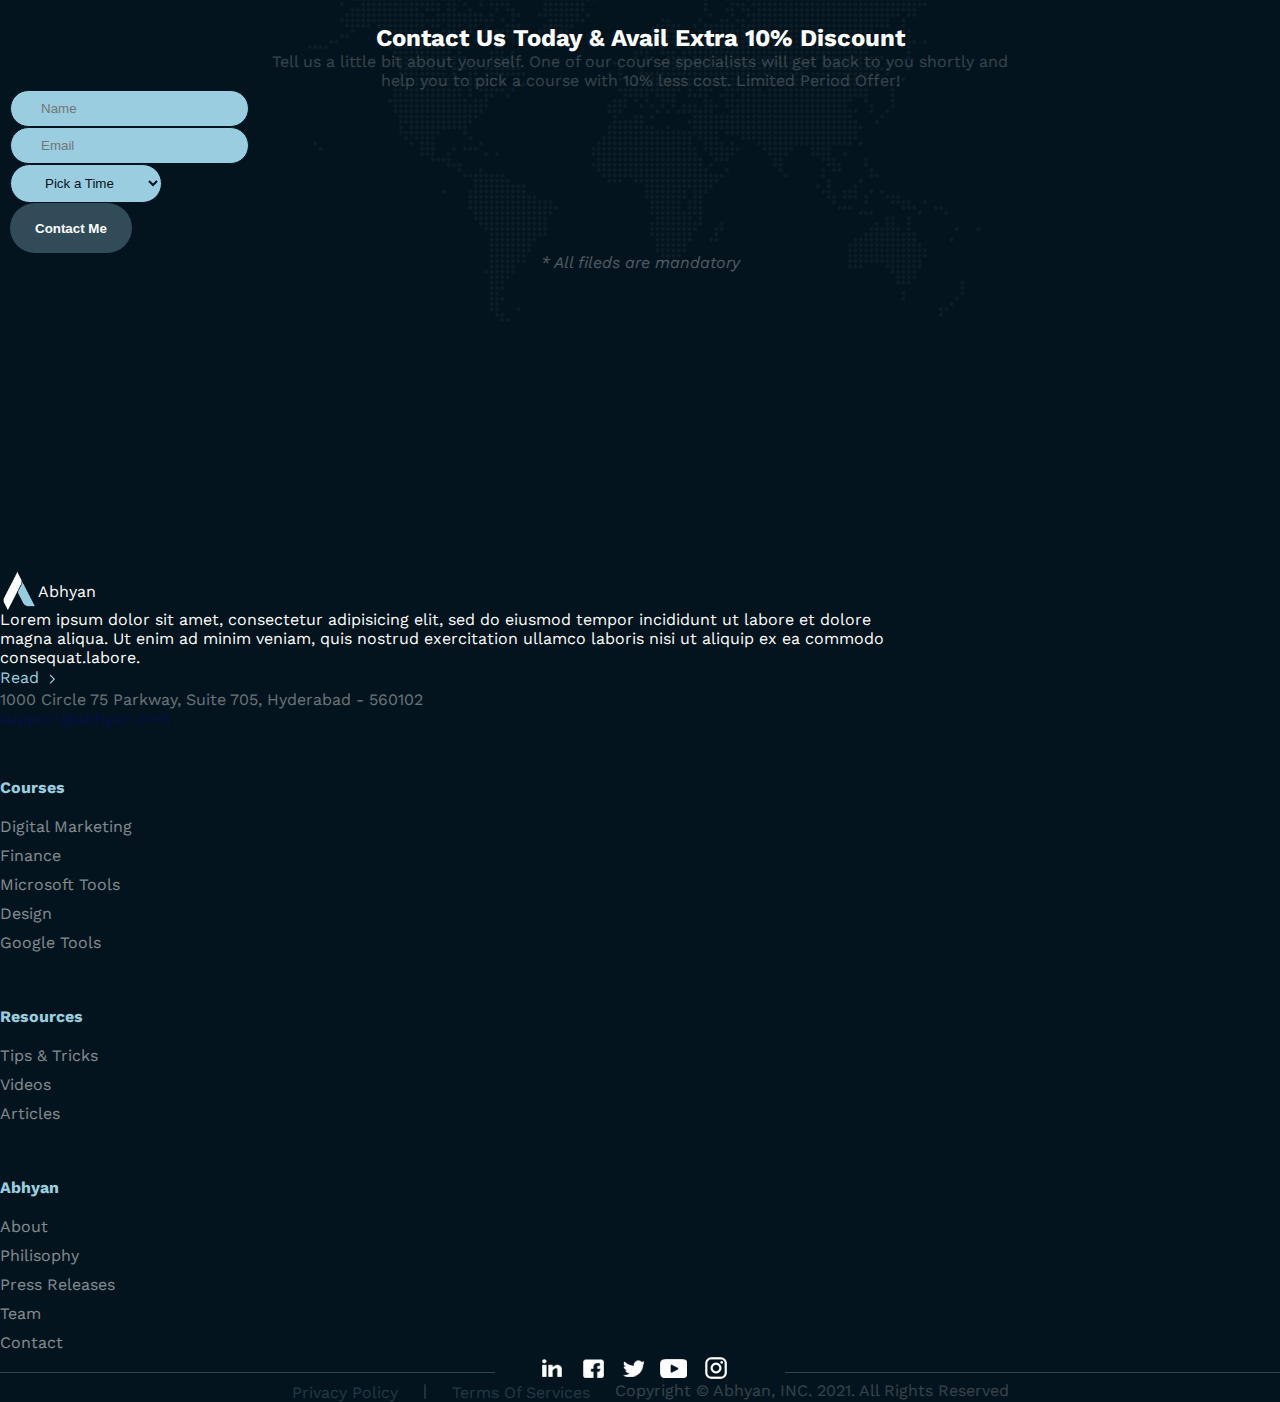
==== commit 9dac664d: "UI fixed" ====
--- a/index.html
+++ b/index.html
@@ -74,7 +74,7 @@
                   <path d="m444.72 252.01 26.316-96.051a5.114 5.114 0 0 0-.758-4.3 5.11 5.11 0 0 0-3.797-2.153l-318-22.988a5.19 5.19 0 0 0-.922 0l-7.218-42.344a35.84 35.84 0 0 0-35.328-29.797H46.079a5.12 5.12 0 0 0 0 10.238h59.395a25.615 25.615 0 0 1 16.516 6.035 25.611 25.611 0 0 1 8.726 15.266l37.477 219.9c-.043.39-.043.79 0 1.18.035.992.356 1.949.922 2.765l10.238 59.086.004-.004a45.105 45.105 0 0 0 2.601 87.617 45.093 45.093 0 0 0 37.688-9.023 45.106 45.106 0 0 0 .257-69.993h174.08a45.113 45.113 0 0 0-16.438 37.09 45.125 45.125 0 0 0 20.008 35.293 45.104 45.104 0 0 0 68.22-24.453 45.099 45.099 0 0 0-43.22-58.168h-233.73l-9.625-54.887h186.52a81.91 81.91 0 0 0 49.691-16.809 81.912 81.912 0 0 0 29.31-43.504zm12.082 160.41v-.004a34.863 34.863 0 0 1-59.519 24.656 34.867 34.867 0 0 1-10.215-24.656 34.864 34.864 0 0 1 10.215-24.652 34.865 34.865 0 0 1 24.652-10.215 34.916 34.916 0 0 1 24.641 10.23 34.909 34.909 0 0 1 10.227 24.637zm-231.27 0v-.004a34.863 34.863 0 0 1-59.519 24.656 34.867 34.867 0 0 1-10.215-24.656 34.864 34.864 0 0 1 10.215-24.652 34.865 34.865 0 0 1 24.652-10.215 34.923 34.923 0 0 1 34.868 34.867zm-76.031-275.56 310.07 22.371-24.73 90.062a71.667 71.667 0 0 1-69.117 52.785h-188.06z" fill="#fff"></path>
                 </svg>
               </button>
-            <a type="button" class="btn btn-link loginm" onclick="closeBt()">Login</a>
+            <a type="button" class="btn btn-link" onclick="closeBt()">Login</a>
             <button type="button" class="btn btn-primary ab-button m-hd">Start for free</button>
           </div>
         </div>
--- a/css/custom.css
+++ b/css/custom.css
@@ -49,7 +49,7 @@
     outline: none !important;
     box-shadow: none;
     border-radius: 30px;
-    padding: 13px 30px;
+    padding: 13px 25px;
     height: 50px;
     font-weight: 600;
 }
@@ -1267,6 +1267,7 @@
 .ab-wathc-coures img{
     display: block;
     margin: auto;
+    cursor: pointer;
 }
 .ab-wathc-coures span{
     display: block;
@@ -1763,6 +1764,24 @@
     text-align: right;
     font-weight: 600;
 }
+.ab-video-page{
+    width: 65%;
+    min-height: 650px;
+    position: fixed;
+    top: 50%;
+    left: 50%;
+    transform: translate(-50%, -50%);
+    text-align: center;
+    z-index: 99;
+    border-radius: 10px;
+    background-color: #000000;
+}
+.ab-login-st{
+    display: flex;
+    justify-content: flex-end;
+    flex-wrap: nowrap;
+    align-items: center;
+}
 /*********************************
 Mobile section
 *********************************/
@@ -2189,6 +2208,10 @@
     .ab-apply-coupon-title::after {
         width: 20%;
     }
+    .ab-video-page {
+        width: 90%;
+        min-height: 120px;
+    }
  }
 
 /* // Medium devices (tablets, 768px and up) */
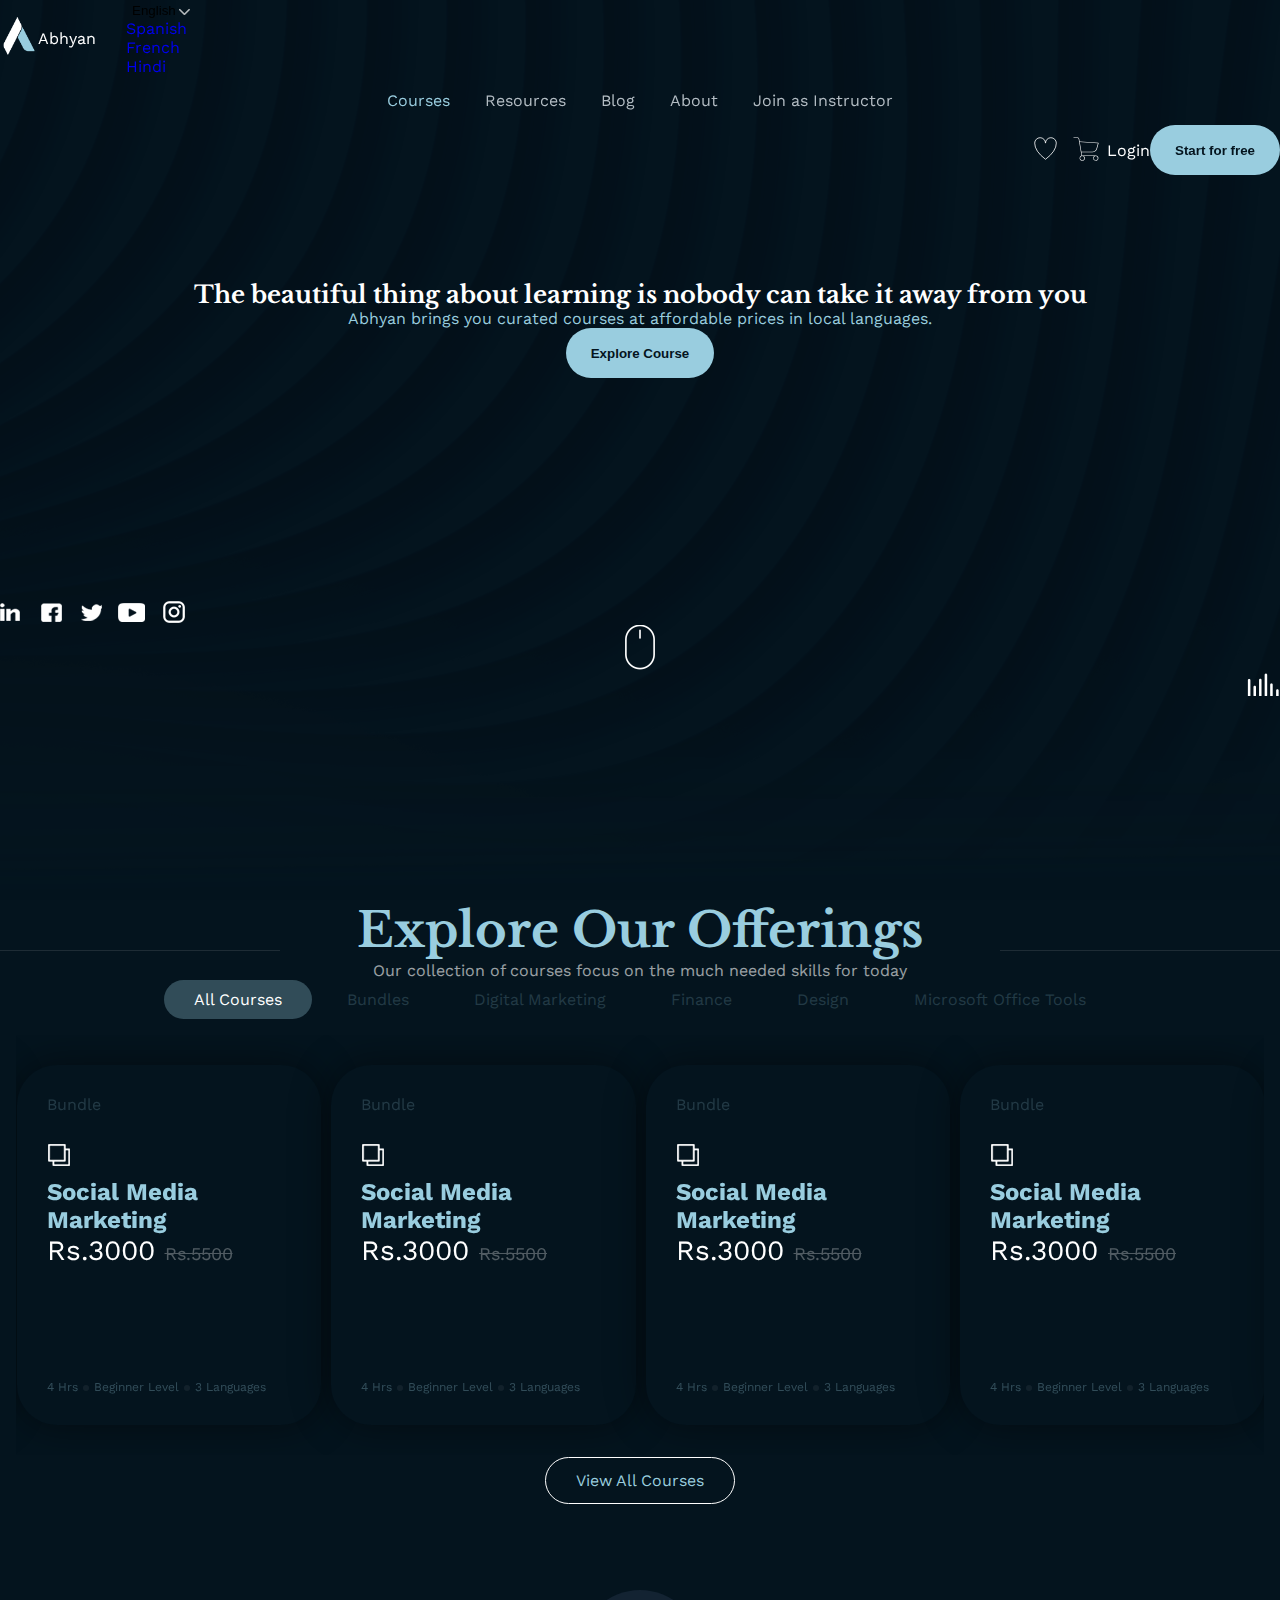
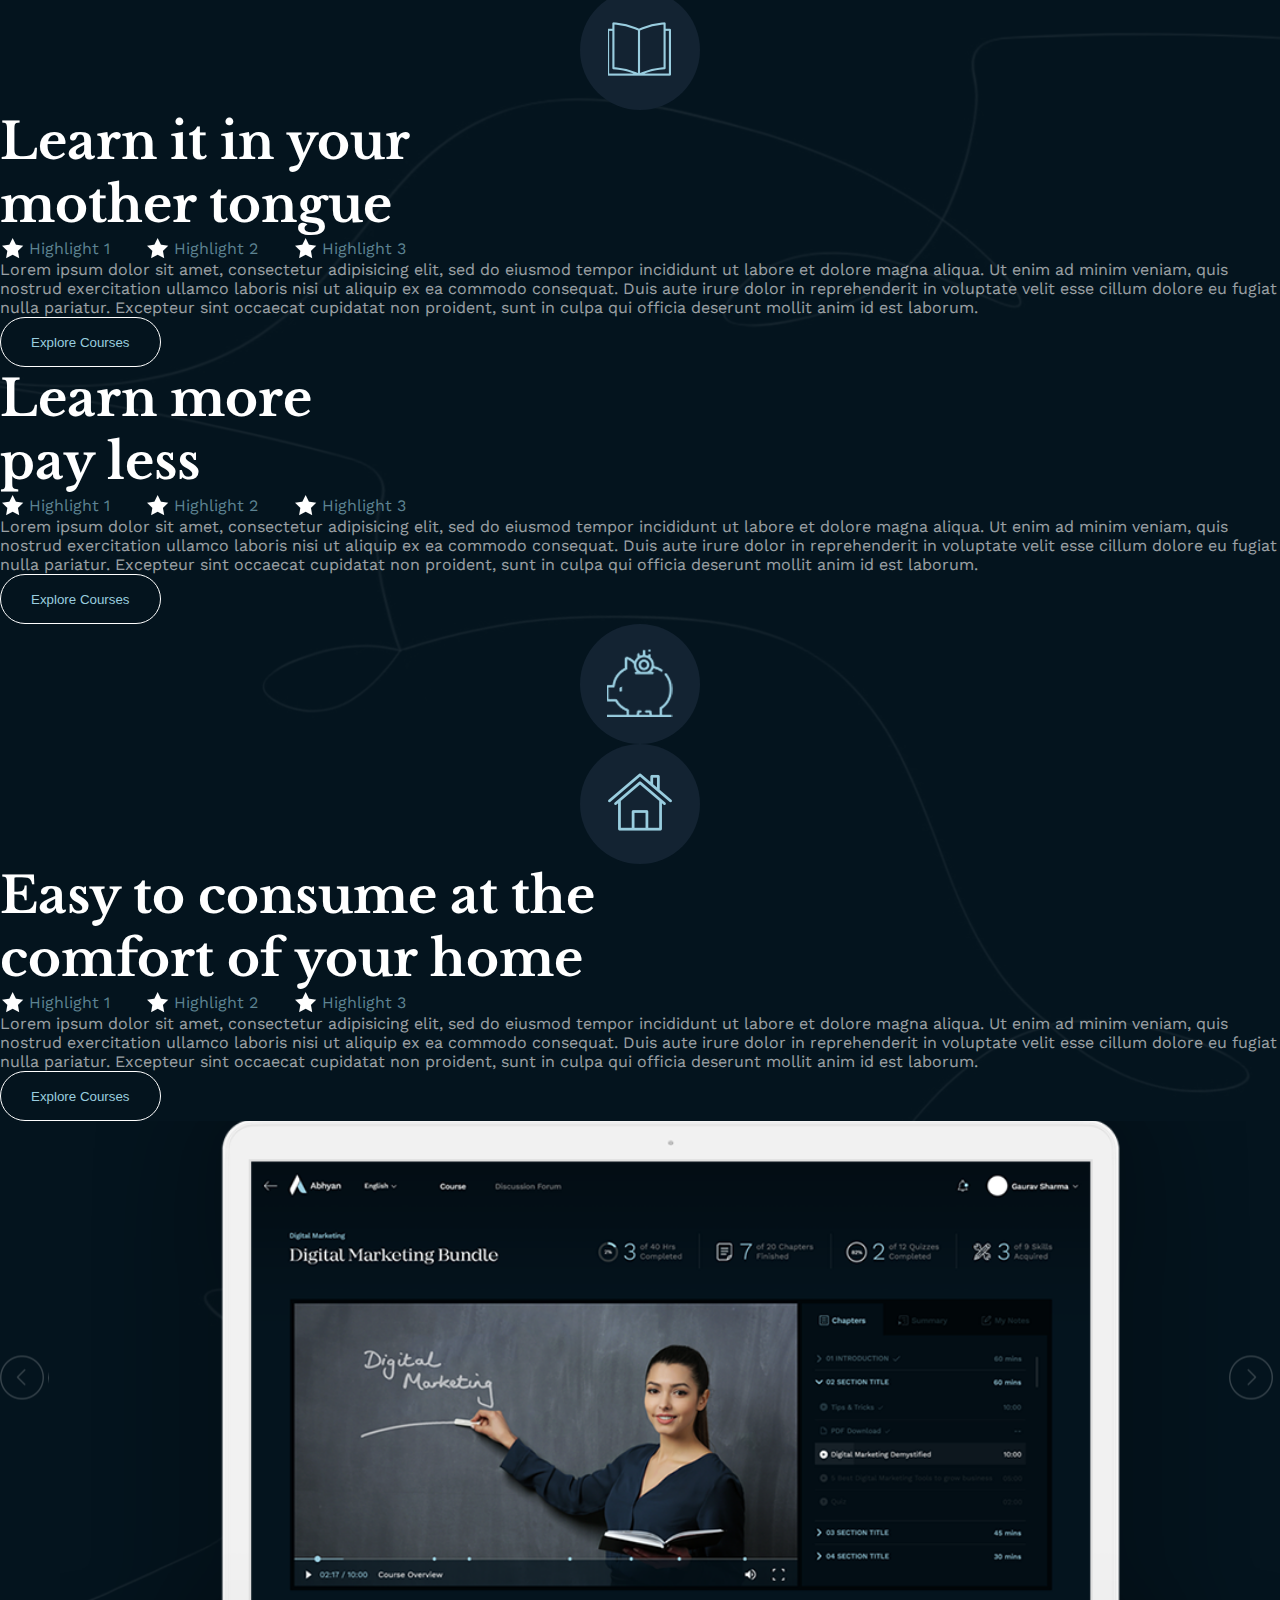
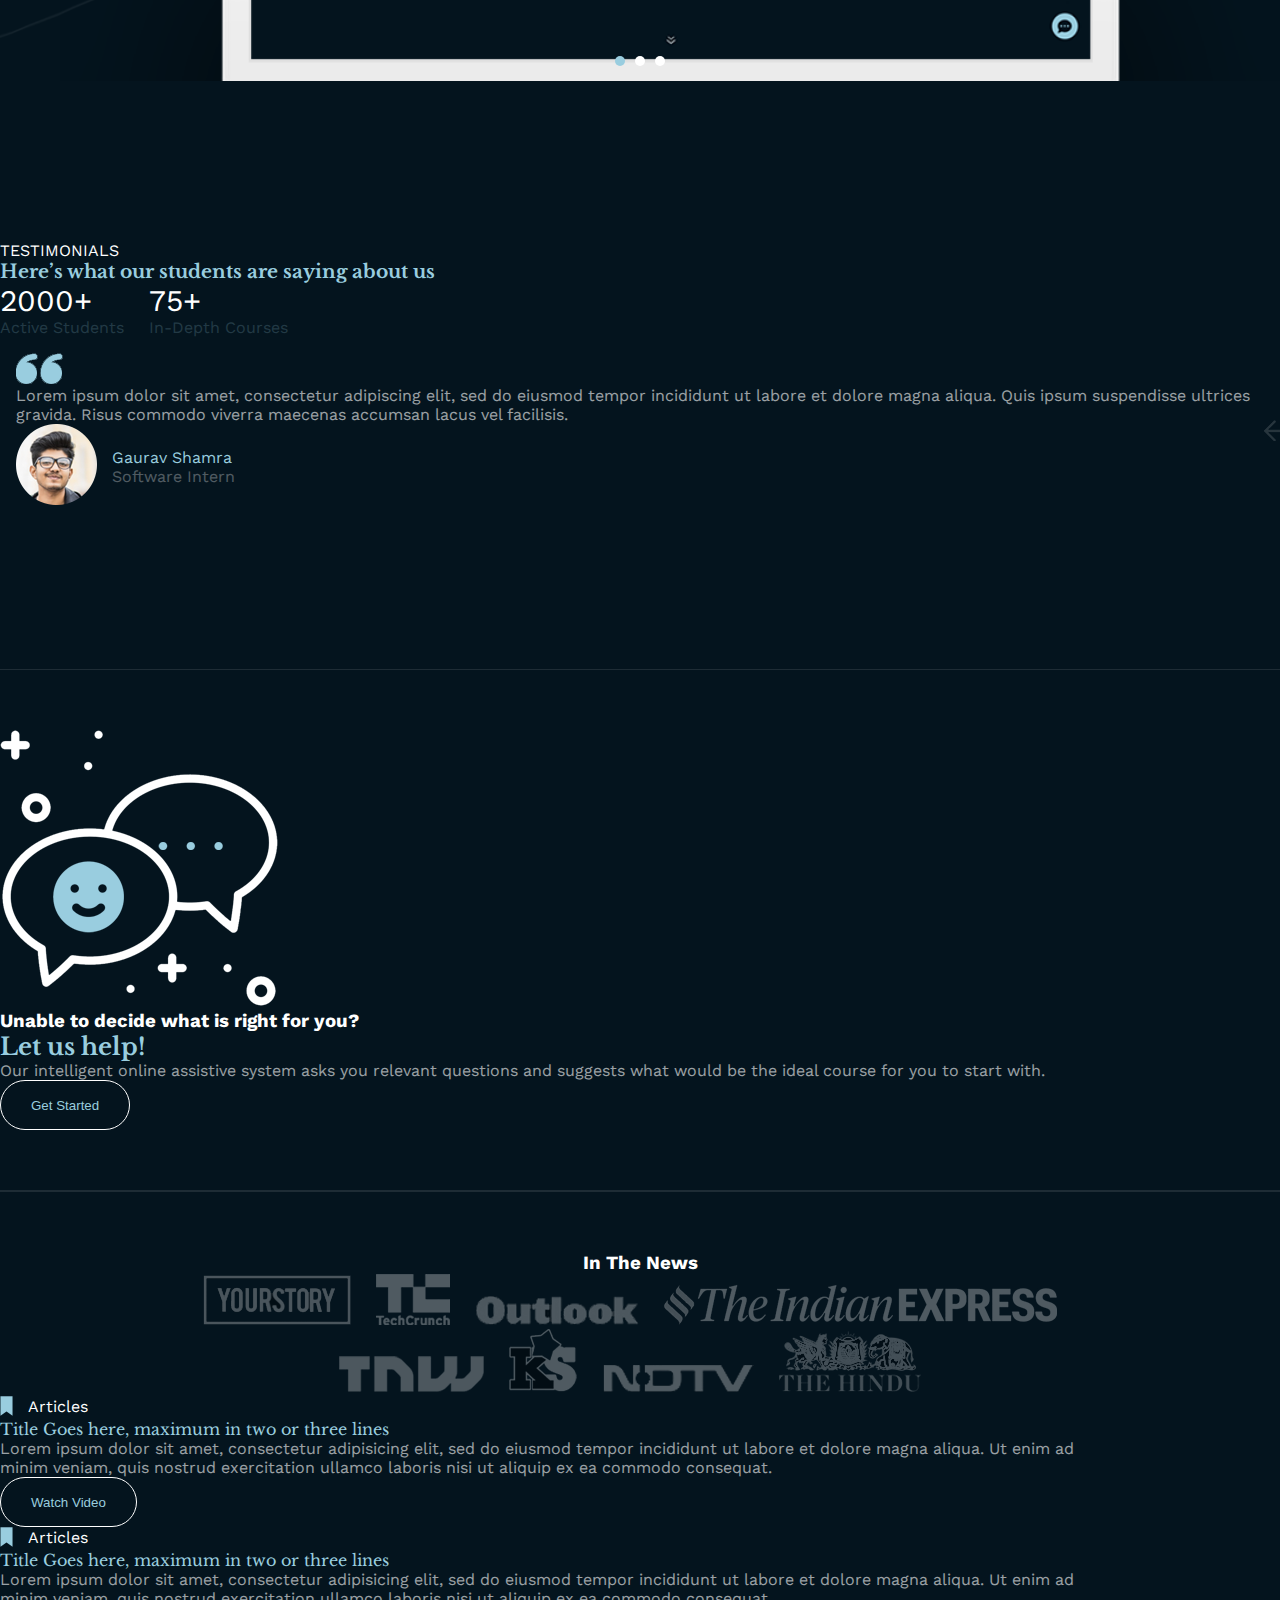
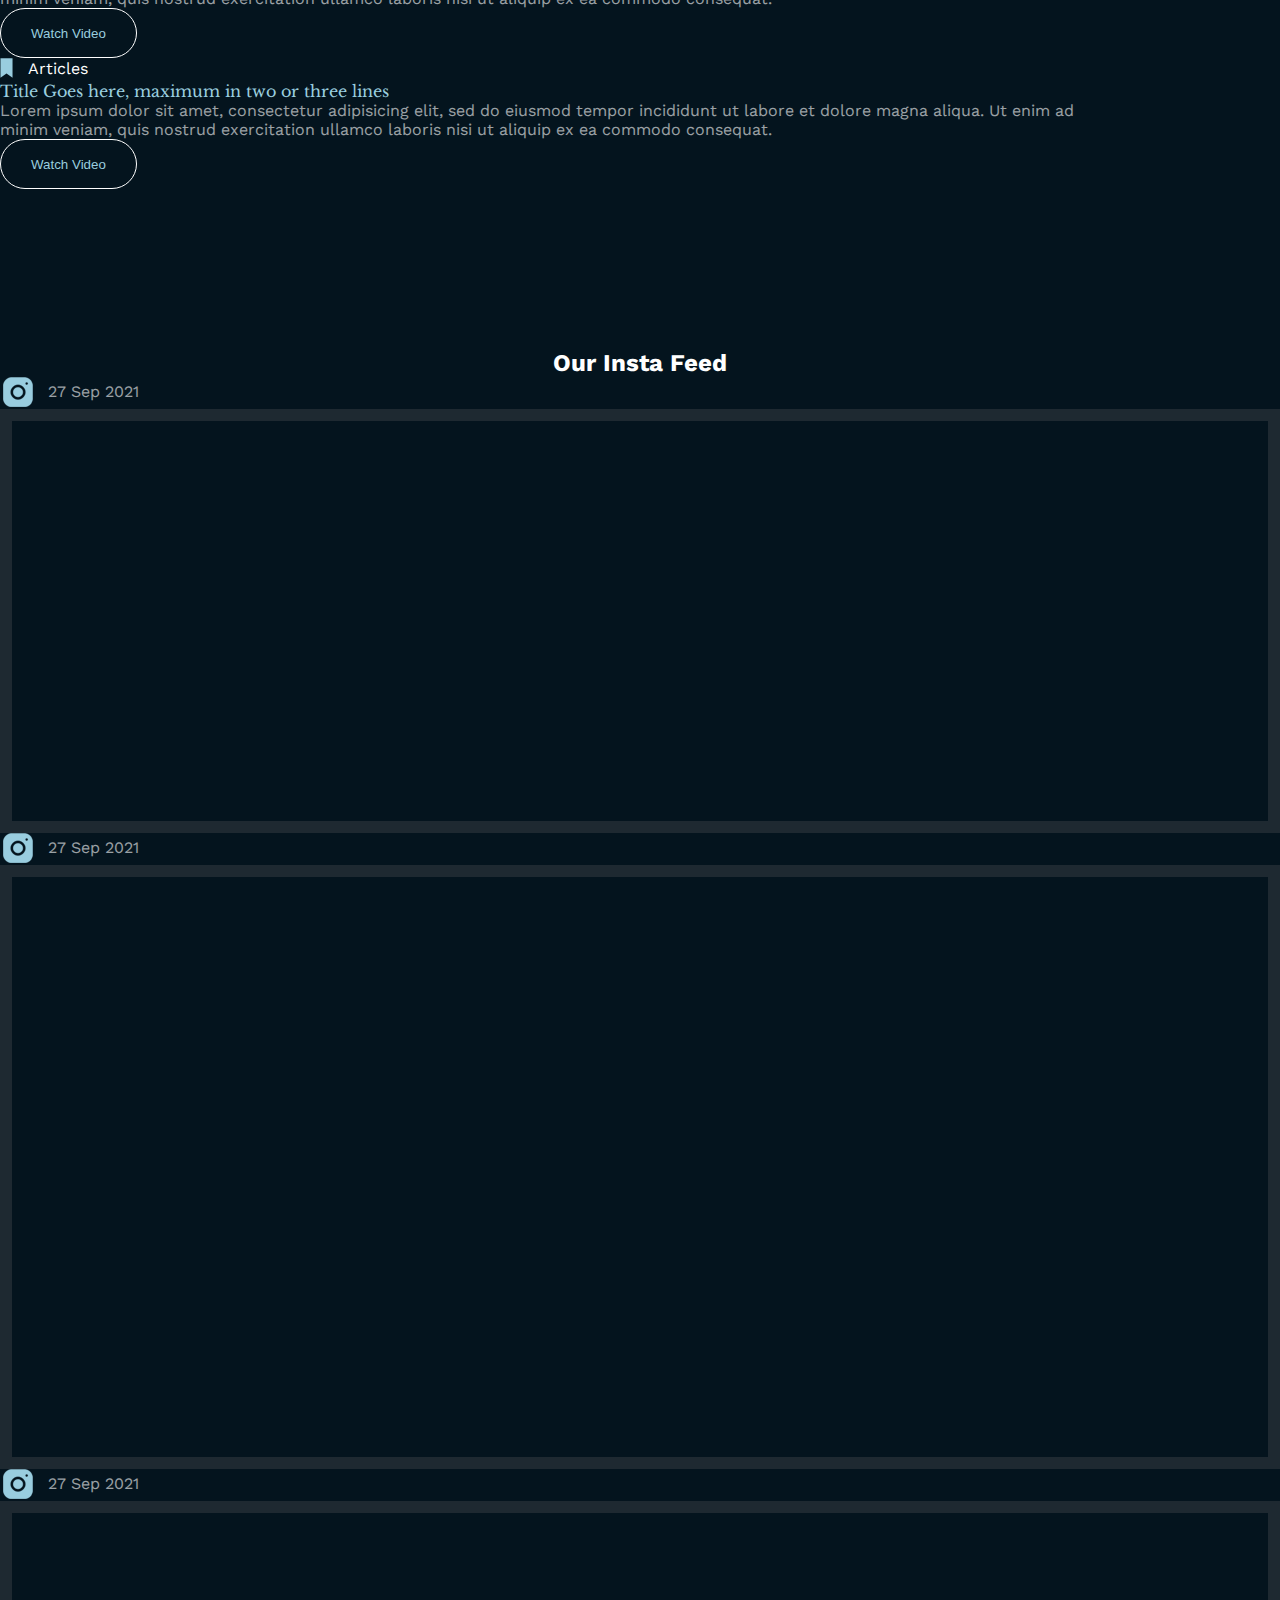
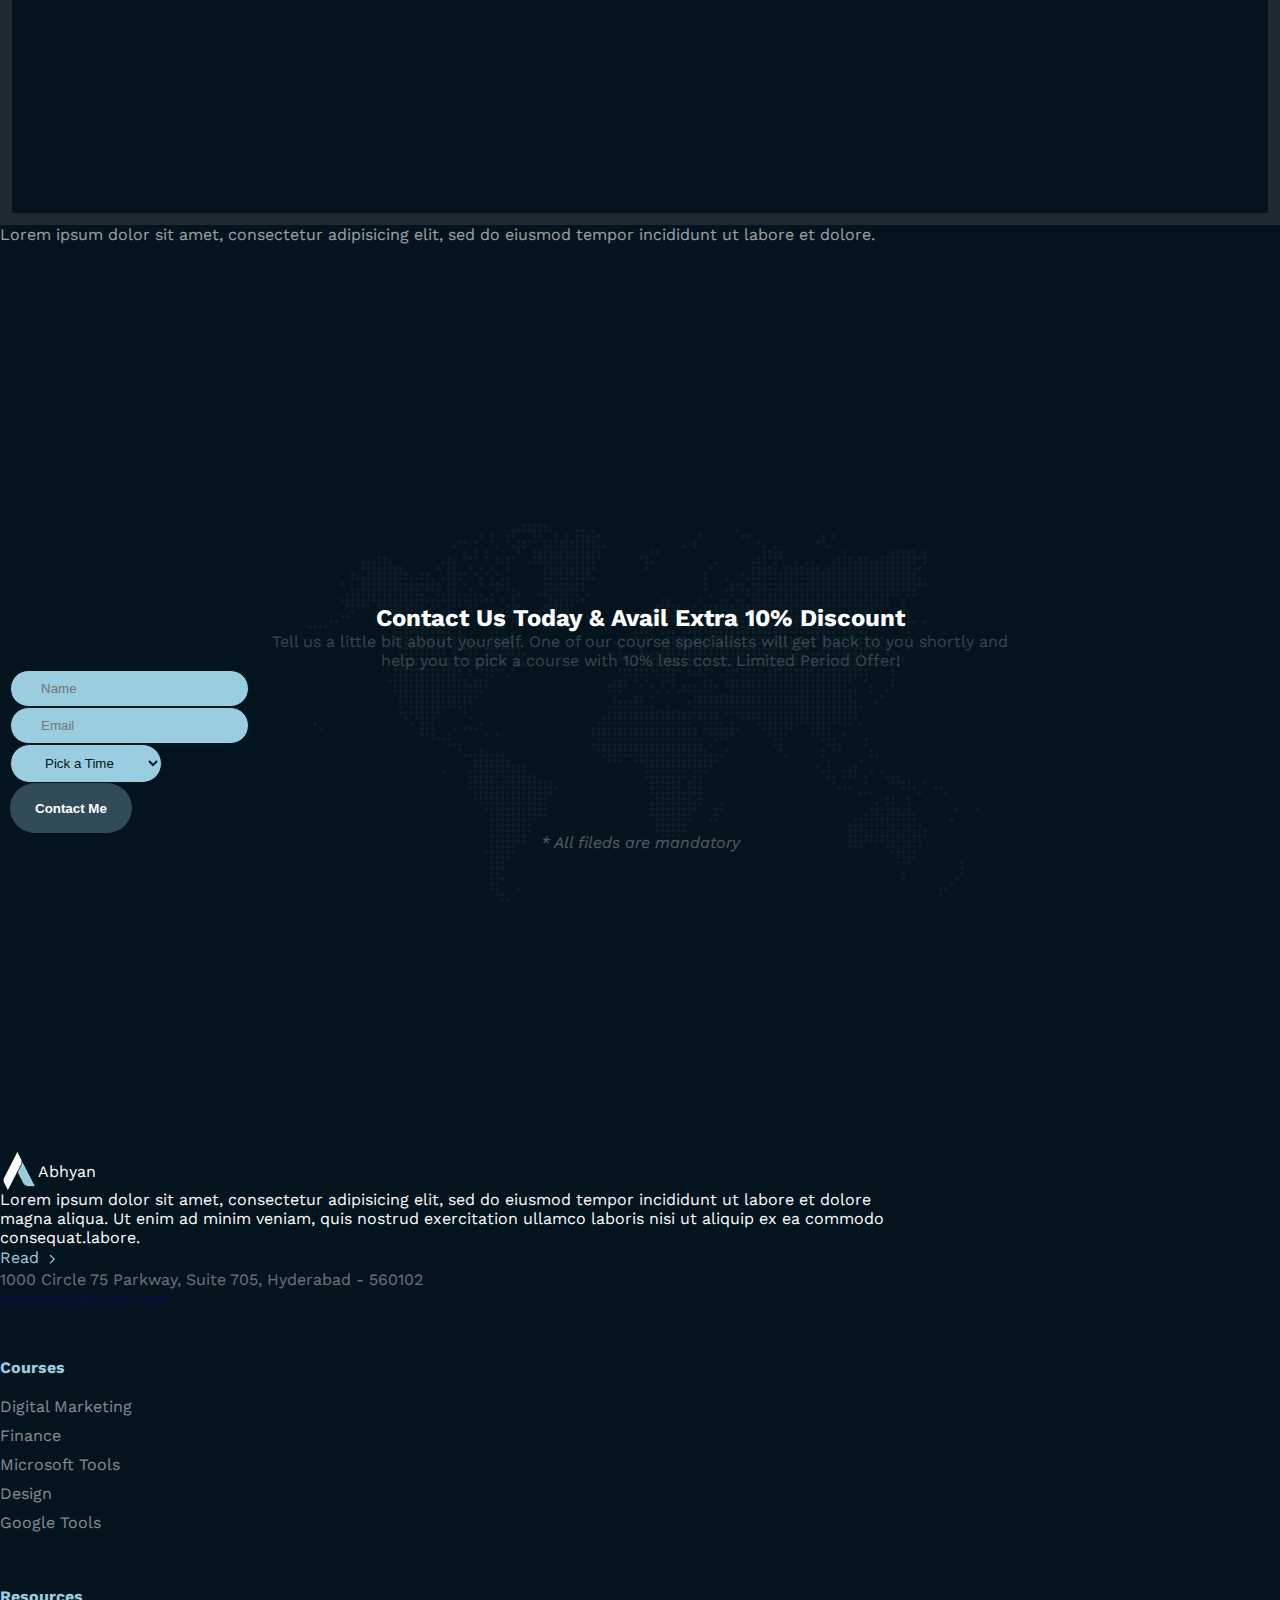
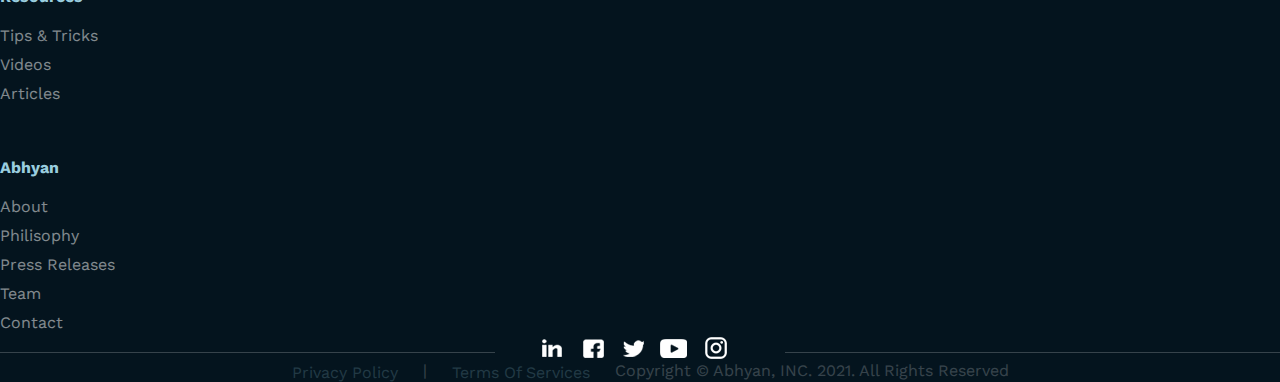
==== commit f24f5c88: "UI fixed" ====
--- a/index.html
+++ b/index.html
@@ -18,6 +18,15 @@
     rel="stylesheet">
   <link rel="icon" type="image/x-icon" href="/img/favicon.ico">
 
+
+  <!-- Stylesheets -->
+  <link rel="stylesheet" href="css/owl.carousel.min.css">
+  <link rel="stylesheet" href="css/owl.theme.default.min.css">
+
+  <!-- javascript -->
+  <script src="js/jquery.min.js"></script>
+  <script src="js/owl.carousel.js"></script>
+
 </head>
 
 <body>
@@ -62,18 +71,22 @@
         </div>
         <div class="col-3 ab-text-right ab-m-width">
           <div class="ab-login-st">
-            <button class="MuiButtonBase-root MuiIconButton-root MuiIconButton-sizeMedium css-e94ezn" tabindex="0" type="button" >
-                <span class="MuiBadge-root MuiBadge-root css-1rzb3uu">
-                  <svg width="27" height="27" viewBox="0 0 100 100" xmlns="http://www.w3.org/2000/svg">
-                    <path d="M10 30a20 20 0 0 1 40 0 20 20 0 0 1 40 0q0 30-40 60-40-30-40-60z" fill="none" stroke="#fff" stroke-width="3"></path>
-                  </svg>
-              </button>
+            <button class="MuiButtonBase-root MuiIconButton-root MuiIconButton-sizeMedium css-e94ezn" tabindex="0"
+              type="button">
+              <span class="MuiBadge-root MuiBadge-root css-1rzb3uu">
+                <svg width="27" height="27" viewBox="0 0 100 100" xmlns="http://www.w3.org/2000/svg">
+                  <path d="M10 30a20 20 0 0 1 40 0 20 20 0 0 1 40 0q0 30-40 60-40-30-40-60z" fill="none" stroke="#fff"
+                    stroke-width="3"></path>
+                </svg>
+            </button>
             <button class="ab-card-icon" tabindex="0" type="button" onclick="cardBt()">
               <span class="MuiBadge-root MuiBadge-root css-1rzb3uu">
                 <svg width="30" height="30" viewBox="0 0 512 512" xmlns="http://www.w3.org/2000/svg">
-                  <path d="m444.72 252.01 26.316-96.051a5.114 5.114 0 0 0-.758-4.3 5.11 5.11 0 0 0-3.797-2.153l-318-22.988a5.19 5.19 0 0 0-.922 0l-7.218-42.344a35.84 35.84 0 0 0-35.328-29.797H46.079a5.12 5.12 0 0 0 0 10.238h59.395a25.615 25.615 0 0 1 16.516 6.035 25.611 25.611 0 0 1 8.726 15.266l37.477 219.9c-.043.39-.043.79 0 1.18.035.992.356 1.949.922 2.765l10.238 59.086.004-.004a45.105 45.105 0 0 0 2.601 87.617 45.093 45.093 0 0 0 37.688-9.023 45.106 45.106 0 0 0 .257-69.993h174.08a45.113 45.113 0 0 0-16.438 37.09 45.125 45.125 0 0 0 20.008 35.293 45.104 45.104 0 0 0 68.22-24.453 45.099 45.099 0 0 0-43.22-58.168h-233.73l-9.625-54.887h186.52a81.91 81.91 0 0 0 49.691-16.809 81.912 81.912 0 0 0 29.31-43.504zm12.082 160.41v-.004a34.863 34.863 0 0 1-59.519 24.656 34.867 34.867 0 0 1-10.215-24.656 34.864 34.864 0 0 1 10.215-24.652 34.865 34.865 0 0 1 24.652-10.215 34.916 34.916 0 0 1 24.641 10.23 34.909 34.909 0 0 1 10.227 24.637zm-231.27 0v-.004a34.863 34.863 0 0 1-59.519 24.656 34.867 34.867 0 0 1-10.215-24.656 34.864 34.864 0 0 1 10.215-24.652 34.865 34.865 0 0 1 24.652-10.215 34.923 34.923 0 0 1 34.868 34.867zm-76.031-275.56 310.07 22.371-24.73 90.062a71.667 71.667 0 0 1-69.117 52.785h-188.06z" fill="#fff"></path>
+                  <path
+                    d="m444.72 252.01 26.316-96.051a5.114 5.114 0 0 0-.758-4.3 5.11 5.11 0 0 0-3.797-2.153l-318-22.988a5.19 5.19 0 0 0-.922 0l-7.218-42.344a35.84 35.84 0 0 0-35.328-29.797H46.079a5.12 5.12 0 0 0 0 10.238h59.395a25.615 25.615 0 0 1 16.516 6.035 25.611 25.611 0 0 1 8.726 15.266l37.477 219.9c-.043.39-.043.79 0 1.18.035.992.356 1.949.922 2.765l10.238 59.086.004-.004a45.105 45.105 0 0 0 2.601 87.617 45.093 45.093 0 0 0 37.688-9.023 45.106 45.106 0 0 0 .257-69.993h174.08a45.113 45.113 0 0 0-16.438 37.09 45.125 45.125 0 0 0 20.008 35.293 45.104 45.104 0 0 0 68.22-24.453 45.099 45.099 0 0 0-43.22-58.168h-233.73l-9.625-54.887h186.52a81.91 81.91 0 0 0 49.691-16.809 81.912 81.912 0 0 0 29.31-43.504zm12.082 160.41v-.004a34.863 34.863 0 0 1-59.519 24.656 34.867 34.867 0 0 1-10.215-24.656 34.864 34.864 0 0 1 10.215-24.652 34.865 34.865 0 0 1 24.652-10.215 34.916 34.916 0 0 1 24.641 10.23 34.909 34.909 0 0 1 10.227 24.637zm-231.27 0v-.004a34.863 34.863 0 0 1-59.519 24.656 34.867 34.867 0 0 1-10.215-24.656 34.864 34.864 0 0 1 10.215-24.652 34.865 34.865 0 0 1 24.652-10.215 34.923 34.923 0 0 1 34.868 34.867zm-76.031-275.56 310.07 22.371-24.73 90.062a71.667 71.667 0 0 1-69.117 52.785h-188.06z"
+                    fill="#fff"></path>
                 </svg>
-              </button>
+            </button>
             <a type="button" class="btn btn-link" onclick="closeBt()">Login</a>
             <button type="button" class="btn btn-primary ab-button m-hd">Start for free</button>
           </div>
@@ -171,1562 +184,1118 @@
         <div class="col">
           <div id="allCourses" class="tabContent">
             <div class="slider-wrapper">
-              <a class="slide-arrow ab-sprit-img slide-arrow-next" onclick="nextBtn(event)"></a>
-              <ul class="slides-container py-5 c">
-                <li class="slide">
-                  <div class="row ab-exp-out-tab gap1rp">
-                    <div class="col-md-3 col-sm-12">
-                      <div class="ab-exp-box">
-                        <span class="ab-exp-box-tab-content">Bundle</span>
-                        <spna class="ab-exp-box-icon ab-sprit-img"></spna>
-                        <h3 class="ab-exp-box-title">Social Media Marketing</h3>
-                        <div class="ab-exp-box-prize">
-                          <span class="ab-main-prize">Rs.3000 </span>
-                          <del class="ab-delelt-prize">Rs.5500</del>
-                        </div>
-                        <div class="ab-exp-box-footer">
-                          <ul class="ab-exp-box-footer-list">
-                            <li>4 Hrs</li>
-                            <li><span class="ab-space-dot"></span></li>
-                            <li>Beginner Level</li>
-                            <li><span class="ab-space-dot"></span></li>
-                            <li>3 Languages</li>
-                          </ul>
-                        </div>
-                      </div>
-                    </div>
-                    <div class="col-md-3 col-sm-12">
-                      <div class="ab-exp-box">
-                        <span class="ab-exp-box-tab-content">Digital Marketing</span>
-                        <spna class="ab-exp-box-icon ab-sprit-img"></spna>
-                        <h3 class="ab-exp-box-title">Social Media Marketing</h3>
-                        <div class="ab-exp-box-prize">
-                          <span class="ab-main-prize">Rs.3000 </span>
-                          <del class="ab-delelt-prize">Rs.5500</del>
-                        </div>
-                        <div class="ab-exp-box-footer">
-                          <ul class="ab-exp-box-footer-list">
-                            <li>4 Hrs</li>
-                            <li><span class="ab-space-dot"></span></li>
-                            <li>Beginner Level</li>
-                            <li><span class="ab-space-dot"></span></li>
-                            <li>3 Languages</li>
-                          </ul>
-                        </div>
-                      </div>
-                    </div>
-                    <div class="col-md-3 col-sm-12">
-                      <div class="ab-exp-box">
-                        <span class="ab-exp-box-tab-content">Bundle</span>
-                        <spna class="ab-exp-box-icon ab-sprit-img"></spna>
-                        <h3 class="ab-exp-box-title">Social Media Marketing</h3>
-                        <div class="ab-exp-box-prize">
-                          <span class="ab-main-prize">Rs.3000 </span>
-                          <del class="ab-delelt-prize">Rs.5500</del>
-                        </div>
-                        <div class="ab-exp-box-footer">
-                          <ul class="ab-exp-box-footer-list">
-                            <li>4 Hrs</li>
-                            <li><span class="ab-space-dot"></span></li>
-                            <li>Beginner Level</li>
-                            <li><span class="ab-space-dot"></span></li>
-                            <li>3 Languages</li>
-                          </ul>
-                        </div>
-                      </div>
-                    </div>
-                    <div class="col-md-3 col-sm-12">
-                      <div class="ab-exp-box">
-                        <span class="ab-exp-box-tab-content">Finance</span>
-                        <spna class="ab-exp-box-icon ab-sprit-img"></spna>
-                        <h3 class="ab-exp-box-title">Social Media Marketing</h3>
-                        <div class="ab-exp-box-prize">
-                          <span class="ab-main-prize">Rs.3000 </span>
-                          <del class="ab-delelt-prize">Rs.5500</del>
-                        </div>
-                        <div class="ab-exp-box-footer">
-                          <ul class="ab-exp-box-footer-list">
-                            <li>4 Hrs</li>
-                            <li><span class="ab-space-dot"></span></li>
-                            <li>Beginner Level</li>
-                            <li><span class="ab-space-dot"></span></li>
-                            <li>3 Languages</li>
-                          </ul>
-                        </div>
-                      </div>
-                    </div>
-                  </div>
-                </li>
-                <li class="slide">
-                  <div class="row ab-exp-out-tab gap1rp">
-                    <div class="col-md-3 col-sm-12">
-                      <div class="ab-exp-box">
-                        <span class="ab-exp-box-tab-content">Bundle</span>
-                        <spna class="ab-exp-box-icon ab-sprit-img"></spna>
-                        <h3 class="ab-exp-box-title">Social Media Marketing</h3>
-                        <div class="ab-exp-box-prize">
-                          <span class="ab-main-prize">Rs.3000 </span>
-                          <del class="ab-delelt-prize">Rs.5500</del>
-                        </div>
-                        <div class="ab-exp-box-footer">
-                          <ul class="ab-exp-box-footer-list">
-                            <li>4 Hrs</li>
-                            <li><span class="ab-space-dot"></span></li>
-                            <li>Beginner Level</li>
-                            <li><span class="ab-space-dot"></span></li>
-                            <li>3 Languages</li>
-                          </ul>
-                        </div>
-                      </div>
-                    </div>
-                    <div class="col-md-3 col-sm-12">
-                      <div class="ab-exp-box">
-                        <span class="ab-exp-box-tab-content">Bundle</span>
-                        <spna class="ab-exp-box-icon ab-sprit-img"></spna>
-                        <h3 class="ab-exp-box-title">Social Media Marketing</h3>
-                        <div class="ab-exp-box-prize">
-                          <span class="ab-main-prize">Rs.3000 </span>
-                          <del class="ab-delelt-prize">Rs.5500</del>
-                        </div>
-                        <div class="ab-exp-box-footer">
-                          <ul class="ab-exp-box-footer-list">
-                            <li>4 Hrs</li>
-                            <li><span class="ab-space-dot"></span></li>
-                            <li>Beginner Level</li>
-                            <li><span class="ab-space-dot"></span></li>
-                            <li>3 Languages</li>
-                          </ul>
-                        </div>
-                      </div>
-                    </div>
-                    <div class="col-md-3 col-sm-12">
-                      <div class="ab-exp-box">
-                        <span class="ab-exp-box-tab-content">Bundle</span>
-                        <spna class="ab-exp-box-icon ab-sprit-img"></spna>
-                        <h3 class="ab-exp-box-title">Social Media Marketing</h3>
-                        <div class="ab-exp-box-prize">
-                          <span class="ab-main-prize">Rs.3000 </span>
-                          <del class="ab-delelt-prize">Rs.5500</del>
-                        </div>
-                        <div class="ab-exp-box-footer">
-                          <ul class="ab-exp-box-footer-list">
-                            <li>4 Hrs</li>
-                            <li><span class="ab-space-dot"></span></li>
-                            <li>Beginner Level</li>
-                            <li><span class="ab-space-dot"></span></li>
-                            <li>3 Languages</li>
-                          </ul>
-                        </div>
-                      </div>
-                    </div>
-                    <div class="col-md-3 col-sm-12">
-                      <div class="ab-exp-box">
-                        <span class="ab-exp-box-tab-content">Bundle</span>
-                        <spna class="ab-exp-box-icon ab-sprit-img"></spna>
-                        <h3 class="ab-exp-box-title">Social Media Marketing</h3>
-                        <div class="ab-exp-box-prize">
-                          <span class="ab-main-prize">Rs.3000 </span>
-                          <del class="ab-delelt-prize">Rs.5500</del>
-                        </div>
-                        <div class="ab-exp-box-footer">
-                          <ul class="ab-exp-box-footer-list">
-                            <li>4 Hrs</li>
-                            <li><span class="ab-space-dot"></span></li>
-                            <li>Beginner Level</li>
-                            <li><span class="ab-space-dot"></span></li>
-                            <li>3 Languages</li>
-                          </ul>
-                        </div>
-                      </div>
-                    </div>
-                  </div>
-                </li>
-                <li class="slide">
-                  <div class="row ab-exp-out-tab gap1rp">
-                    <div class="col-md-3 col-sm-12">
-                      <div class="ab-exp-box">
-                        <span class="ab-exp-box-tab-content">Microsoft Office Tools</span>
-                        <spna class="ab-exp-box-icon ab-sprit-img"></spna>
-                        <h3 class="ab-exp-box-title">Social Media Marketing</h3>
-                        <div class="ab-exp-box-prize">
-                          <span class="ab-main-prize">Rs.3000 </span>
-                          <del class="ab-delelt-prize">Rs.5500</del>
-                        </div>
-                        <div class="ab-exp-box-footer">
-                          <ul class="ab-exp-box-footer-list">
-                            <li>4 Hrs</li>
-                            <li><span class="ab-space-dot"></span></li>
-                            <li>Beginner Level</li>
-                            <li><span class="ab-space-dot"></span></li>
-                            <li>3 Languages</li>
-                          </ul>
-                        </div>
-                      </div>
-                    </div>
-                    <div class="col-md-3 col-sm-12">
-                      <div class="ab-exp-box">
-                        <span class="ab-exp-box-tab-content">Bundle</span>
-                        <spna class="ab-exp-box-icon ab-sprit-img"></spna>
-                        <h3 class="ab-exp-box-title">Social Media Marketing</h3>
-                        <div class="ab-exp-box-prize">
-                          <span class="ab-main-prize">Rs.3000 </span>
-                          <del class="ab-delelt-prize">Rs.5500</del>
-                        </div>
-                        <div class="ab-exp-box-footer">
-                          <ul class="ab-exp-box-footer-list">
-                            <li>4 Hrs</li>
-                            <li><span class="ab-space-dot"></span></li>
-                            <li>Beginner Level</li>
-                            <li><span class="ab-space-dot"></span></li>
-                            <li>3 Languages</li>
-                          </ul>
-                        </div>
-                      </div>
-                    </div>
-                    <div class="col-md-3 col-sm-12">
-                      <div class="ab-exp-box">
-                        <span class="ab-exp-box-tab-content">Digital Marketing</span>
-                        <spna class="ab-exp-box-icon ab-sprit-img"></spna>
-                        <h3 class="ab-exp-box-title">Social Media Marketing</h3>
-                        <div class="ab-exp-box-prize">
-                          <span class="ab-main-prize">Rs.3000 </span>
-                          <del class="ab-delelt-prize">Rs.5500</del>
-                        </div>
-                        <div class="ab-exp-box-footer">
-                          <ul class="ab-exp-box-footer-list">
-                            <li>4 Hrs</li>
-                            <li><span class="ab-space-dot"></span></li>
-                            <li>Beginner Level</li>
-                            <li><span class="ab-space-dot"></span></li>
-                            <li>3 Languages</li>
-                          </ul>
-                        </div>
-                      </div>
-                    </div>
-                    <div class="col-md-3 col-sm-12">
-                      <div class="ab-exp-box">
-                        <span class="ab-exp-box-tab-content">Finance</span>
-                        <spna class="ab-exp-box-icon ab-sprit-img"></spna>
-                        <h3 class="ab-exp-box-title">Social Media Marketing</h3>
-                        <div class="ab-exp-box-prize">
-                          <span class="ab-main-prize">Rs.3000 </span>
-                          <del class="ab-delelt-prize">Rs.5500</del>
-                        </div>
-                        <div class="ab-exp-box-footer">
-                          <ul class="ab-exp-box-footer-list">
-                            <li>4 Hrs</li>
-                            <li><span class="ab-space-dot"></span></li>
-                            <li>Beginner Level</li>
-                            <li><span class="ab-space-dot"></span></li>
-                            <li>3 Languages</li>
-                          </ul>
-                        </div>
-                      </div>
-                    </div>
-                  </div>
-                </li>
-              </ul>
-              <a class="slide-arrow ab-sprit-img slide-arrow-prev" onclick="prevBtn(event)"></a>
+              <div class="owl-carousel owl-theme">
+                <div class="item">
+                  <div class="ab-exp-box">
+                    <span class="ab-exp-box-tab-content">Bundle</span>
+                    <spna class="ab-exp-box-icon ab-sprit-img"></spna>
+                    <h3 class="ab-exp-box-title">Social Media Marketing</h3>
+                    <div class="ab-exp-box-prize">
+                      <span class="ab-main-prize">Rs.3000 </span>
+                      <del class="ab-delelt-prize">Rs.5500</del>
+                    </div>
+                    <div class="ab-exp-box-footer">
+                      <ul class="ab-exp-box-footer-list">
+                        <li>4 Hrs</li>
+                        <li><span class="ab-space-dot"></span></li>
+                        <li>Beginner Level</li>
+                        <li><span class="ab-space-dot"></span></li>
+                        <li>3 Languages</li>
+                      </ul>
+                    </div>
+                  </div>
+                </div>
+                <div class="item">
+                  <div class="ab-exp-box">
+                    <span class="ab-exp-box-tab-content">Bundle</span>
+                    <spna class="ab-exp-box-icon ab-sprit-img"></spna>
+                    <h3 class="ab-exp-box-title">Social Media Marketing</h3>
+                    <div class="ab-exp-box-prize">
+                      <span class="ab-main-prize">Rs.3000 </span>
+                      <del class="ab-delelt-prize">Rs.5500</del>
+                    </div>
+                    <div class="ab-exp-box-footer">
+                      <ul class="ab-exp-box-footer-list">
+                        <li>4 Hrs</li>
+                        <li><span class="ab-space-dot"></span></li>
+                        <li>Beginner Level</li>
+                        <li><span class="ab-space-dot"></span></li>
+                        <li>3 Languages</li>
+                      </ul>
+                    </div>
+                  </div>
+                </div>
+                <div class="item">
+                  <div class="ab-exp-box">
+                    <span class="ab-exp-box-tab-content">Bundle</span>
+                    <spna class="ab-exp-box-icon ab-sprit-img"></spna>
+                    <h3 class="ab-exp-box-title">Social Media Marketing</h3>
+                    <div class="ab-exp-box-prize">
+                      <span class="ab-main-prize">Rs.3000 </span>
+                      <del class="ab-delelt-prize">Rs.5500</del>
+                    </div>
+                    <div class="ab-exp-box-footer">
+                      <ul class="ab-exp-box-footer-list">
+                        <li>4 Hrs</li>
+                        <li><span class="ab-space-dot"></span></li>
+                        <li>Beginner Level</li>
+                        <li><span class="ab-space-dot"></span></li>
+                        <li>3 Languages</li>
+                      </ul>
+                    </div>
+                  </div>
+                </div>
+                <div class="item">
+                  <div class="ab-exp-box">
+                    <span class="ab-exp-box-tab-content">Bundle</span>
+                    <spna class="ab-exp-box-icon ab-sprit-img"></spna>
+                    <h3 class="ab-exp-box-title">Social Media Marketing</h3>
+                    <div class="ab-exp-box-prize">
+                      <span class="ab-main-prize">Rs.3000 </span>
+                      <del class="ab-delelt-prize">Rs.5500</del>
+                    </div>
+                    <div class="ab-exp-box-footer">
+                      <ul class="ab-exp-box-footer-list">
+                        <li>4 Hrs</li>
+                        <li><span class="ab-space-dot"></span></li>
+                        <li>Beginner Level</li>
+                        <li><span class="ab-space-dot"></span></li>
+                        <li>3 Languages</li>
+                      </ul>
+                    </div>
+                  </div>
+                </div>
+                <div class="item">
+                  <div class="ab-exp-box">
+                    <span class="ab-exp-box-tab-content">Bundle</span>
+                    <spna class="ab-exp-box-icon ab-sprit-img"></spna>
+                    <h3 class="ab-exp-box-title">Social Media Marketing</h3>
+                    <div class="ab-exp-box-prize">
+                      <span class="ab-main-prize">Rs.3000 </span>
+                      <del class="ab-delelt-prize">Rs.5500</del>
+                    </div>
+                    <div class="ab-exp-box-footer">
+                      <ul class="ab-exp-box-footer-list">
+                        <li>4 Hrs</li>
+                        <li><span class="ab-space-dot"></span></li>
+                        <li>Beginner Level</li>
+                        <li><span class="ab-space-dot"></span></li>
+                        <li>3 Languages</li>
+                      </ul>
+                    </div>
+                  </div>
+                </div>
+                <div class="item">
+                  <div class="ab-exp-box">
+                    <span class="ab-exp-box-tab-content">Bundle</span>
+                    <spna class="ab-exp-box-icon ab-sprit-img"></spna>
+                    <h3 class="ab-exp-box-title">Social Media Marketing</h3>
+                    <div class="ab-exp-box-prize">
+                      <span class="ab-main-prize">Rs.3000 </span>
+                      <del class="ab-delelt-prize">Rs.5500</del>
+                    </div>
+                    <div class="ab-exp-box-footer">
+                      <ul class="ab-exp-box-footer-list">
+                        <li>4 Hrs</li>
+                        <li><span class="ab-space-dot"></span></li>
+                        <li>Beginner Level</li>
+                        <li><span class="ab-space-dot"></span></li>
+                        <li>3 Languages</li>
+                      </ul>
+                    </div>
+                  </div>
+                </div>
+                <div class="item">
+                  <div class="ab-exp-box">
+                    <span class="ab-exp-box-tab-content">Bundle</span>
+                    <spna class="ab-exp-box-icon ab-sprit-img"></spna>
+                    <h3 class="ab-exp-box-title">Social Media Marketing</h3>
+                    <div class="ab-exp-box-prize">
+                      <span class="ab-main-prize">Rs.3000 </span>
+                      <del class="ab-delelt-prize">Rs.5500</del>
+                    </div>
+                    <div class="ab-exp-box-footer">
+                      <ul class="ab-exp-box-footer-list">
+                        <li>4 Hrs</li>
+                        <li><span class="ab-space-dot"></span></li>
+                        <li>Beginner Level</li>
+                        <li><span class="ab-space-dot"></span></li>
+                        <li>3 Languages</li>
+                      </ul>
+                    </div>
+                  </div>
+                </div>
+                <div class="item">
+                  <div class="ab-exp-box">
+                    <span class="ab-exp-box-tab-content">Bundle</span>
+                    <spna class="ab-exp-box-icon ab-sprit-img"></spna>
+                    <h3 class="ab-exp-box-title">Social Media Marketing</h3>
+                    <div class="ab-exp-box-prize">
+                      <span class="ab-main-prize">Rs.3000 </span>
+                      <del class="ab-delelt-prize">Rs.5500</del>
+                    </div>
+                    <div class="ab-exp-box-footer">
+                      <ul class="ab-exp-box-footer-list">
+                        <li>4 Hrs</li>
+                        <li><span class="ab-space-dot"></span></li>
+                        <li>Beginner Level</li>
+                        <li><span class="ab-space-dot"></span></li>
+                        <li>3 Languages</li>
+                      </ul>
+                    </div>
+                  </div>
+                </div>
+                <div class="item">
+                  <div class="ab-exp-box">
+                    <span class="ab-exp-box-tab-content">Bundle</span>
+                    <spna class="ab-exp-box-icon ab-sprit-img"></spna>
+                    <h3 class="ab-exp-box-title">Social Media Marketing</h3>
+                    <div class="ab-exp-box-prize">
+                      <span class="ab-main-prize">Rs.3000 </span>
+                      <del class="ab-delelt-prize">Rs.5500</del>
+                    </div>
+                    <div class="ab-exp-box-footer">
+                      <ul class="ab-exp-box-footer-list">
+                        <li>4 Hrs</li>
+                        <li><span class="ab-space-dot"></span></li>
+                        <li>Beginner Level</li>
+                        <li><span class="ab-space-dot"></span></li>
+                        <li>3 Languages</li>
+                      </ul>
+                    </div>
+                  </div>
+                </div>
+              </div>
             </div>
           </div>
           <div id="bundles" class="tabContent">
             <div class="slider-wrapper">
-              <a class="slide-arrow ab-sprit-img slide-arrow-next" onclick="nextBtn(event)"></a>
-              <ul class="slides-container py-5 d">
-                <li class="slide">
-                  <div class="row ab-exp-out-tab gap1rp">
-                    <div class="col-md-3 col-sm-12">
-                      <div class="ab-exp-box">
-                        <span class="ab-exp-box-tab-content">Bundle</span>
-                        <spna class="ab-exp-box-icon ab-sprit-img"></spna>
-                        <h3 class="ab-exp-box-title">Social Media Marketing</h3>
-                        <div class="ab-exp-box-prize">
-                          <span class="ab-main-prize">Rs.3000 </span>
-                          <del class="ab-delelt-prize">Rs.5500</del>
-                        </div>
-                        <div class="ab-exp-box-footer">
-                          <ul class="ab-exp-box-footer-list">
-                            <li>4 Hrs</li>
-                            <li><span class="ab-space-dot"></span></li>
-                            <li>Beginner Level</li>
-                            <li><span class="ab-space-dot"></span></li>
-                            <li>3 Languages</li>
-                          </ul>
-                        </div>
-                      </div>
-                    </div>
-                    <div class="col-md-3 col-sm-12">
-                      <div class="ab-exp-box">
-                        <span class="ab-exp-box-tab-content">Bundle</span>
-                        <spna class="ab-exp-box-icon ab-sprit-img"></spna>
-                        <h3 class="ab-exp-box-title">Social Media Marketing</h3>
-                        <div class="ab-exp-box-prize">
-                          <span class="ab-main-prize">Rs.3000 </span>
-                          <del class="ab-delelt-prize">Rs.5500</del>
-                        </div>
-                        <div class="ab-exp-box-footer">
-                          <ul class="ab-exp-box-footer-list">
-                            <li>4 Hrs</li>
-                            <li><span class="ab-space-dot"></span></li>
-                            <li>Beginner Level</li>
-                            <li><span class="ab-space-dot"></span></li>
-                            <li>3 Languages</li>
-                          </ul>
-                        </div>
-                      </div>
-                    </div>
-                    <div class="col-md-3 col-sm-12">
-                      <div class="ab-exp-box">
-                        <span class="ab-exp-box-tab-content">Bundle</span>
-                        <spna class="ab-exp-box-icon ab-sprit-img"></spna>
-                        <h3 class="ab-exp-box-title">Social Media Marketing</h3>
-                        <div class="ab-exp-box-prize">
-                          <span class="ab-main-prize">Rs.3000 </span>
-                          <del class="ab-delelt-prize">Rs.5500</del>
-                        </div>
-                        <div class="ab-exp-box-footer">
-                          <ul class="ab-exp-box-footer-list">
-                            <li>4 Hrs</li>
-                            <li><span class="ab-space-dot"></span></li>
-                            <li>Beginner Level</li>
-                            <li><span class="ab-space-dot"></span></li>
-                            <li>3 Languages</li>
-                          </ul>
-                        </div>
-                      </div>
-                    </div>
-                    <div class="col-md-3 col-sm-12">
-                      <div class="ab-exp-box">
-                        <span class="ab-exp-box-tab-content">Bundle</span>
-                        <spna class="ab-exp-box-icon ab-sprit-img"></spna>
-                        <h3 class="ab-exp-box-title">Social Media Marketing</h3>
-                        <div class="ab-exp-box-prize">
-                          <span class="ab-main-prize">Rs.3000 </span>
-                          <del class="ab-delelt-prize">Rs.5500</del>
-                        </div>
-                        <div class="ab-exp-box-footer">
-                          <ul class="ab-exp-box-footer-list">
-                            <li>4 Hrs</li>
-                            <li><span class="ab-space-dot"></span></li>
-                            <li>Beginner Level</li>
-                            <li><span class="ab-space-dot"></span></li>
-                            <li>3 Languages</li>
-                          </ul>
-                        </div>
-                      </div>
-                    </div>
-                  </div>
-                </li>
-                <li class="slide">
-                  <div class="row ab-exp-out-tab gap1rp">
-                    <div class="col-md-3 col-sm-12">
-                      <div class="ab-exp-box">
-                        <span class="ab-exp-box-tab-content">Bundle</span>
-                        <spna class="ab-exp-box-icon ab-sprit-img"></spna>
-                        <h3 class="ab-exp-box-title">Social Media Marketing</h3>
-                        <div class="ab-exp-box-prize">
-                          <span class="ab-main-prize">Rs.3000 </span>
-                          <del class="ab-delelt-prize">Rs.5500</del>
-                        </div>
-                        <div class="ab-exp-box-footer">
-                          <ul class="ab-exp-box-footer-list">
-                            <li>4 Hrs</li>
-                            <li><span class="ab-space-dot"></span></li>
-                            <li>Beginner Level</li>
-                            <li><span class="ab-space-dot"></span></li>
-                            <li>3 Languages</li>
-                          </ul>
-                        </div>
-                      </div>
-                    </div>
-                    <div class="col-md-3 col-sm-12">
-                      <div class="ab-exp-box">
-                        <span class="ab-exp-box-tab-content">Bundle</span>
-                        <spna class="ab-exp-box-icon ab-sprit-img"></spna>
-                        <h3 class="ab-exp-box-title">Social Media Marketing</h3>
-                        <div class="ab-exp-box-prize">
-                          <span class="ab-main-prize">Rs.3000 </span>
-                          <del class="ab-delelt-prize">Rs.5500</del>
-                        </div>
-                        <div class="ab-exp-box-footer">
-                          <ul class="ab-exp-box-footer-list">
-                            <li>4 Hrs</li>
-                            <li><span class="ab-space-dot"></span></li>
-                            <li>Beginner Level</li>
-                            <li><span class="ab-space-dot"></span></li>
-                            <li>3 Languages</li>
-                          </ul>
-                        </div>
-                      </div>
-                    </div>
-                    <div class="col-md-3 col-sm-12">
-                      <div class="ab-exp-box">
-                        <span class="ab-exp-box-tab-content">Bundle</span>
-                        <spna class="ab-exp-box-icon ab-sprit-img"></spna>
-                        <h3 class="ab-exp-box-title">Social Media Marketing</h3>
-                        <div class="ab-exp-box-prize">
-                          <span class="ab-main-prize">Rs.3000 </span>
-                          <del class="ab-delelt-prize">Rs.5500</del>
-                        </div>
-                        <div class="ab-exp-box-footer">
-                          <ul class="ab-exp-box-footer-list">
-                            <li>4 Hrs</li>
-                            <li><span class="ab-space-dot"></span></li>
-                            <li>Beginner Level</li>
-                            <li><span class="ab-space-dot"></span></li>
-                            <li>3 Languages</li>
-                          </ul>
-                        </div>
-                      </div>
-                    </div>
-                    <div class="col-md-3 col-sm-12">
-                      <div class="ab-exp-box">
-                        <span class="ab-exp-box-tab-content">Bundle</span>
-                        <spna class="ab-exp-box-icon ab-sprit-img"></spna>
-                        <h3 class="ab-exp-box-title">Social Media Marketing</h3>
-                        <div class="ab-exp-box-prize">
-                          <span class="ab-main-prize">Rs.3000 </span>
-                          <del class="ab-delelt-prize">Rs.5500</del>
-                        </div>
-                        <div class="ab-exp-box-footer">
-                          <ul class="ab-exp-box-footer-list">
-                            <li>4 Hrs</li>
-                            <li><span class="ab-space-dot"></span></li>
-                            <li>Beginner Level</li>
-                            <li><span class="ab-space-dot"></span></li>
-                            <li>3 Languages</li>
-                          </ul>
-                        </div>
-                      </div>
-                    </div>
-                  </div>
-                </li>
-                <li class="slide">
-                  <div class="row ab-exp-out-tab gap1rp">
-                    <div class="col-md-3 col-sm-12">
-                      <div class="ab-exp-box">
-                        <span class="ab-exp-box-tab-content">Bundle</span>
-                        <spna class="ab-exp-box-icon ab-sprit-img"></spna>
-                        <h3 class="ab-exp-box-title">Social Media Marketing</h3>
-                        <div class="ab-exp-box-prize">
-                          <span class="ab-main-prize">Rs.3000 </span>
-                          <del class="ab-delelt-prize">Rs.5500</del>
-                        </div>
-                        <div class="ab-exp-box-footer">
-                          <ul class="ab-exp-box-footer-list">
-                            <li>4 Hrs</li>
-                            <li><span class="ab-space-dot"></span></li>
-                            <li>Beginner Level</li>
-                            <li><span class="ab-space-dot"></span></li>
-                            <li>3 Languages</li>
-                          </ul>
-                        </div>
-                      </div>
-                    </div>
-                    <div class="col-md-3 col-sm-12">
-                      <div class="ab-exp-box">
-                        <span class="ab-exp-box-tab-content">Bundle</span>
-                        <spna class="ab-exp-box-icon ab-sprit-img"></spna>
-                        <h3 class="ab-exp-box-title">Social Media Marketing</h3>
-                        <div class="ab-exp-box-prize">
-                          <span class="ab-main-prize">Rs.3000 </span>
-                          <del class="ab-delelt-prize">Rs.5500</del>
-                        </div>
-                        <div class="ab-exp-box-footer">
-                          <ul class="ab-exp-box-footer-list">
-                            <li>4 Hrs</li>
-                            <li><span class="ab-space-dot"></span></li>
-                            <li>Beginner Level</li>
-                            <li><span class="ab-space-dot"></span></li>
-                            <li>3 Languages</li>
-                          </ul>
-                        </div>
-                      </div>
-                    </div>
-                    <div class="col-md-3 col-sm-12">
-                      <div class="ab-exp-box">
-                        <span class="ab-exp-box-tab-content">Bundle</span>
-                        <spna class="ab-exp-box-icon ab-sprit-img"></spna>
-                        <h3 class="ab-exp-box-title">Social Media Marketing</h3>
-                        <div class="ab-exp-box-prize">
-                          <span class="ab-main-prize">Rs.3000 </span>
-                          <del class="ab-delelt-prize">Rs.5500</del>
-                        </div>
-                        <div class="ab-exp-box-footer">
-                          <ul class="ab-exp-box-footer-list">
-                            <li>4 Hrs</li>
-                            <li><span class="ab-space-dot"></span></li>
-                            <li>Beginner Level</li>
-                            <li><span class="ab-space-dot"></span></li>
-                            <li>3 Languages</li>
-                          </ul>
-                        </div>
-                      </div>
-                    </div>
-                    <div class="col-md-3 col-sm-12">
-                      <div class="ab-exp-box">
-                        <span class="ab-exp-box-tab-content">Bundle</span>
-                        <spna class="ab-exp-box-icon ab-sprit-img"></spna>
-                        <h3 class="ab-exp-box-title">Social Media Marketing</h3>
-                        <div class="ab-exp-box-prize">
-                          <span class="ab-main-prize">Rs.3000 </span>
-                          <del class="ab-delelt-prize">Rs.5500</del>
-                        </div>
-                        <div class="ab-exp-box-footer">
-                          <ul class="ab-exp-box-footer-list">
-                            <li>4 Hrs</li>
-                            <li><span class="ab-space-dot"></span></li>
-                            <li>Beginner Level</li>
-                            <li><span class="ab-space-dot"></span></li>
-                            <li>3 Languages</li>
-                          </ul>
-                        </div>
-                      </div>
-                    </div>
-                  </div>
-                </li>
-              </ul>
-              <a class="slide-arrow ab-sprit-img slide-arrow-prev" onclick="prevBtn(event)"></a>
+              <div class="owl-carousel owl-theme">
+                <div class="item">
+                  <div class="ab-exp-box">
+                    <span class="ab-exp-box-tab-content">Bundle</span>
+                    <spna class="ab-exp-box-icon ab-sprit-img"></spna>
+                    <h3 class="ab-exp-box-title">Social Media Marketing</h3>
+                    <div class="ab-exp-box-prize">
+                      <span class="ab-main-prize">Rs.3000 </span>
+                      <del class="ab-delelt-prize">Rs.5500</del>
+                    </div>
+                    <div class="ab-exp-box-footer">
+                      <ul class="ab-exp-box-footer-list">
+                        <li>4 Hrs</li>
+                        <li><span class="ab-space-dot"></span></li>
+                        <li>Beginner Level</li>
+                        <li><span class="ab-space-dot"></span></li>
+                        <li>3 Languages</li>
+                      </ul>
+                    </div>
+                  </div>
+                </div>
+                <div class="item">
+                  <div class="ab-exp-box">
+                    <span class="ab-exp-box-tab-content">Bundle</span>
+                    <spna class="ab-exp-box-icon ab-sprit-img"></spna>
+                    <h3 class="ab-exp-box-title">Social Media Marketing</h3>
+                    <div class="ab-exp-box-prize">
+                      <span class="ab-main-prize">Rs.3000 </span>
+                      <del class="ab-delelt-prize">Rs.5500</del>
+                    </div>
+                    <div class="ab-exp-box-footer">
+                      <ul class="ab-exp-box-footer-list">
+                        <li>4 Hrs</li>
+                        <li><span class="ab-space-dot"></span></li>
+                        <li>Beginner Level</li>
+                        <li><span class="ab-space-dot"></span></li>
+                        <li>3 Languages</li>
+                      </ul>
+                    </div>
+                  </div>
+                </div>
+                <div class="item">
+                  <div class="ab-exp-box">
+                    <span class="ab-exp-box-tab-content">Bundle</span>
+                    <spna class="ab-exp-box-icon ab-sprit-img"></spna>
+                    <h3 class="ab-exp-box-title">Social Media Marketing</h3>
+                    <div class="ab-exp-box-prize">
+                      <span class="ab-main-prize">Rs.3000 </span>
+                      <del class="ab-delelt-prize">Rs.5500</del>
+                    </div>
+                    <div class="ab-exp-box-footer">
+                      <ul class="ab-exp-box-footer-list">
+                        <li>4 Hrs</li>
+                        <li><span class="ab-space-dot"></span></li>
+                        <li>Beginner Level</li>
+                        <li><span class="ab-space-dot"></span></li>
+                        <li>3 Languages</li>
+                      </ul>
+                    </div>
+                  </div>
+                </div>
+                <div class="item">
+                  <div class="ab-exp-box">
+                    <span class="ab-exp-box-tab-content">Bundle</span>
+                    <spna class="ab-exp-box-icon ab-sprit-img"></spna>
+                    <h3 class="ab-exp-box-title">Social Media Marketing</h3>
+                    <div class="ab-exp-box-prize">
+                      <span class="ab-main-prize">Rs.3000 </span>
+                      <del class="ab-delelt-prize">Rs.5500</del>
+                    </div>
+                    <div class="ab-exp-box-footer">
+                      <ul class="ab-exp-box-footer-list">
+                        <li>4 Hrs</li>
+                        <li><span class="ab-space-dot"></span></li>
+                        <li>Beginner Level</li>
+                        <li><span class="ab-space-dot"></span></li>
+                        <li>3 Languages</li>
+                      </ul>
+                    </div>
+                  </div>
+                </div>
+                <div class="item">
+                  <div class="ab-exp-box">
+                    <span class="ab-exp-box-tab-content">Bundle</span>
+                    <spna class="ab-exp-box-icon ab-sprit-img"></spna>
+                    <h3 class="ab-exp-box-title">Social Media Marketing</h3>
+                    <div class="ab-exp-box-prize">
+                      <span class="ab-main-prize">Rs.3000 </span>
+                      <del class="ab-delelt-prize">Rs.5500</del>
+                    </div>
+                    <div class="ab-exp-box-footer">
+                      <ul class="ab-exp-box-footer-list">
+                        <li>4 Hrs</li>
+                        <li><span class="ab-space-dot"></span></li>
+                        <li>Beginner Level</li>
+                        <li><span class="ab-space-dot"></span></li>
+                        <li>3 Languages</li>
+                      </ul>
+                    </div>
+                  </div>
+                </div>
+                <div class="item">
+                  <div class="ab-exp-box">
+                    <span class="ab-exp-box-tab-content">Bundle</span>
+                    <spna class="ab-exp-box-icon ab-sprit-img"></spna>
+                    <h3 class="ab-exp-box-title">Social Media Marketing</h3>
+                    <div class="ab-exp-box-prize">
+                      <span class="ab-main-prize">Rs.3000 </span>
+                      <del class="ab-delelt-prize">Rs.5500</del>
+                    </div>
+                    <div class="ab-exp-box-footer">
+                      <ul class="ab-exp-box-footer-list">
+                        <li>4 Hrs</li>
+                        <li><span class="ab-space-dot"></span></li>
+                        <li>Beginner Level</li>
+                        <li><span class="ab-space-dot"></span></li>
+                        <li>3 Languages</li>
+                      </ul>
+                    </div>
+                  </div>
+                </div>
+                <div class="item">
+                  <div class="ab-exp-box">
+                    <span class="ab-exp-box-tab-content">Bundle</span>
+                    <spna class="ab-exp-box-icon ab-sprit-img"></spna>
+                    <h3 class="ab-exp-box-title">Social Media Marketing</h3>
+                    <div class="ab-exp-box-prize">
+                      <span class="ab-main-prize">Rs.3000 </span>
+                      <del class="ab-delelt-prize">Rs.5500</del>
+                    </div>
+                    <div class="ab-exp-box-footer">
+                      <ul class="ab-exp-box-footer-list">
+                        <li>4 Hrs</li>
+                        <li><span class="ab-space-dot"></span></li>
+                        <li>Beginner Level</li>
+                        <li><span class="ab-space-dot"></span></li>
+                        <li>3 Languages</li>
+                      </ul>
+                    </div>
+                  </div>
+                </div>
+                <div class="item">
+                  <div class="ab-exp-box">
+                    <span class="ab-exp-box-tab-content">Bundle</span>
+                    <spna class="ab-exp-box-icon ab-sprit-img"></spna>
+                    <h3 class="ab-exp-box-title">Social Media Marketing</h3>
+                    <div class="ab-exp-box-prize">
+                      <span class="ab-main-prize">Rs.3000 </span>
+                      <del class="ab-delelt-prize">Rs.5500</del>
+                    </div>
+                    <div class="ab-exp-box-footer">
+                      <ul class="ab-exp-box-footer-list">
+                        <li>4 Hrs</li>
+                        <li><span class="ab-space-dot"></span></li>
+                        <li>Beginner Level</li>
+                        <li><span class="ab-space-dot"></span></li>
+                        <li>3 Languages</li>
+                      </ul>
+                    </div>
+                  </div>
+                </div>
+                <div class="item">
+                  <div class="ab-exp-box">
+                    <span class="ab-exp-box-tab-content">Bundle</span>
+                    <spna class="ab-exp-box-icon ab-sprit-img"></spna>
+                    <h3 class="ab-exp-box-title">Social Media Marketing</h3>
+                    <div class="ab-exp-box-prize">
+                      <span class="ab-main-prize">Rs.3000 </span>
+                      <del class="ab-delelt-prize">Rs.5500</del>
+                    </div>
+                    <div class="ab-exp-box-footer">
+                      <ul class="ab-exp-box-footer-list">
+                        <li>4 Hrs</li>
+                        <li><span class="ab-space-dot"></span></li>
+                        <li>Beginner Level</li>
+                        <li><span class="ab-space-dot"></span></li>
+                        <li>3 Languages</li>
+                      </ul>
+                    </div>
+                  </div>
+                </div>
+              </div>
             </div>
           </div>
           <div id="digitalMarketing" class="tabContent">
             <div class="slider-wrapper">
-              <a class="slide-arrow ab-sprit-img slide-arrow-next" onclick="nextBtn(event)"></a>
-              <ul class="slides-container py-5 d">
-                <li class="slide">
-                  <div class="row ab-exp-out-tab gap1rp">
-                    <div class="col-md-3 col-sm-12">
-                      <div class="ab-exp-box">
-                        <span class="ab-exp-box-tab-content">Digital Marketing</span>
-                        <spna class="ab-exp-box-icon ab-sprit-img"></spna>
-                        <h3 class="ab-exp-box-title">Social Media Marketing</h3>
-                        <div class="ab-exp-box-prize">
-                          <span class="ab-main-prize">Rs.3000 </span>
-                          <del class="ab-delelt-prize">Rs.5500</del>
-                        </div>
-                        <div class="ab-exp-box-footer">
-                          <ul class="ab-exp-box-footer-list">
-                            <li>4 Hrs</li>
-                            <li><span class="ab-space-dot"></span></li>
-                            <li>Beginner Level</li>
-                            <li><span class="ab-space-dot"></span></li>
-                            <li>3 Languages</li>
-                          </ul>
-                        </div>
-                      </div>
-                    </div>
-                    <div class="col-md-3 col-sm-12">
-                      <div class="ab-exp-box">
-                        <span class="ab-exp-box-tab-content">Digital Marketing</span>
-                        <spna class="ab-exp-box-icon ab-sprit-img"></spna>
-                        <h3 class="ab-exp-box-title">Social Media Marketing</h3>
-                        <div class="ab-exp-box-prize">
-                          <span class="ab-main-prize">Rs.3000 </span>
-                          <del class="ab-delelt-prize">Rs.5500</del>
-                        </div>
-                        <div class="ab-exp-box-footer">
-                          <ul class="ab-exp-box-footer-list">
-                            <li>4 Hrs</li>
-                            <li><span class="ab-space-dot"></span></li>
-                            <li>Beginner Level</li>
-                            <li><span class="ab-space-dot"></span></li>
-                            <li>3 Languages</li>
-                          </ul>
-                        </div>
-                      </div>
-                    </div>
-                    <div class="col-md-3 col-sm-12">
-                      <div class="ab-exp-box">
-                        <span class="ab-exp-box-tab-content">Digital Marketing</span>
-                        <spna class="ab-exp-box-icon ab-sprit-img"></spna>
-                        <h3 class="ab-exp-box-title">Social Media Marketing</h3>
-                        <div class="ab-exp-box-prize">
-                          <span class="ab-main-prize">Rs.3000 </span>
-                          <del class="ab-delelt-prize">Rs.5500</del>
-                        </div>
-                        <div class="ab-exp-box-footer">
-                          <ul class="ab-exp-box-footer-list">
-                            <li>4 Hrs</li>
-                            <li><span class="ab-space-dot"></span></li>
-                            <li>Beginner Level</li>
-                            <li><span class="ab-space-dot"></span></li>
-                            <li>3 Languages</li>
-                          </ul>
-                        </div>
-                      </div>
-                    </div>
-                    <div class="col-md-3 col-sm-12">
-                      <div class="ab-exp-box">
-                        <span class="ab-exp-box-tab-content">Digital Marketing</span>
-                        <spna class="ab-exp-box-icon ab-sprit-img"></spna>
-                        <h3 class="ab-exp-box-title">Social Media Marketing</h3>
-                        <div class="ab-exp-box-prize">
-                          <span class="ab-main-prize">Rs.3000 </span>
-                          <del class="ab-delelt-prize">Rs.5500</del>
-                        </div>
-                        <div class="ab-exp-box-footer">
-                          <ul class="ab-exp-box-footer-list">
-                            <li>4 Hrs</li>
-                            <li><span class="ab-space-dot"></span></li>
-                            <li>Beginner Level</li>
-                            <li><span class="ab-space-dot"></span></li>
-                            <li>3 Languages</li>
-                          </ul>
-                        </div>
-                      </div>
-                    </div>
-                  </div>
-                </li>
-                <li class="slide">
-                  <div class="row ab-exp-out-tab gap1rp">
-                    <div class="col-md-3 col-sm-12">
-                      <div class="ab-exp-box">
-                        <span class="ab-exp-box-tab-content">Digital Marketing</span>
-                        <spna class="ab-exp-box-icon ab-sprit-img"></spna>
-                        <h3 class="ab-exp-box-title">Social Media Marketing</h3>
-                        <div class="ab-exp-box-prize">
-                          <span class="ab-main-prize">Rs.3000 </span>
-                          <del class="ab-delelt-prize">Rs.5500</del>
-                        </div>
-                        <div class="ab-exp-box-footer">
-                          <ul class="ab-exp-box-footer-list">
-                            <li>4 Hrs</li>
-                            <li><span class="ab-space-dot"></span></li>
-                            <li>Beginner Level</li>
-                            <li><span class="ab-space-dot"></span></li>
-                            <li>3 Languages</li>
-                          </ul>
-                        </div>
-                      </div>
-                    </div>
-                    <div class="col-md-3 col-sm-12">
-                      <div class="ab-exp-box">
-                        <span class="ab-exp-box-tab-content">Digital Marketing</span>
-                        <spna class="ab-exp-box-icon ab-sprit-img"></spna>
-                        <h3 class="ab-exp-box-title">Social Media Marketing</h3>
-                        <div class="ab-exp-box-prize">
-                          <span class="ab-main-prize">Rs.3000 </span>
-                          <del class="ab-delelt-prize">Rs.5500</del>
-                        </div>
-                        <div class="ab-exp-box-footer">
-                          <ul class="ab-exp-box-footer-list">
-                            <li>4 Hrs</li>
-                            <li><span class="ab-space-dot"></span></li>
-                            <li>Beginner Level</li>
-                            <li><span class="ab-space-dot"></span></li>
-                            <li>3 Languages</li>
-                          </ul>
-                        </div>
-                      </div>
-                    </div>
-                    <div class="col-md-3 col-sm-12">
-                      <div class="ab-exp-box">
-                        <span class="ab-exp-box-tab-content">Digital Marketing</span>
-                        <spna class="ab-exp-box-icon ab-sprit-img"></spna>
-                        <h3 class="ab-exp-box-title">Social Media Marketing</h3>
-                        <div class="ab-exp-box-prize">
-                          <span class="ab-main-prize">Rs.3000 </span>
-                          <del class="ab-delelt-prize">Rs.5500</del>
-                        </div>
-                        <div class="ab-exp-box-footer">
-                          <ul class="ab-exp-box-footer-list">
-                            <li>4 Hrs</li>
-                            <li><span class="ab-space-dot"></span></li>
-                            <li>Beginner Level</li>
-                            <li><span class="ab-space-dot"></span></li>
-                            <li>3 Languages</li>
-                          </ul>
-                        </div>
-                      </div>
-                    </div>
-                    <div class="col-md-3 col-sm-12">
-                      <div class="ab-exp-box">
-                        <span class="ab-exp-box-tab-content">Digital Marketing</span>
-                        <spna class="ab-exp-box-icon ab-sprit-img"></spna>
-                        <h3 class="ab-exp-box-title">Social Media Marketing</h3>
-                        <div class="ab-exp-box-prize">
-                          <span class="ab-main-prize">Rs.3000 </span>
-                          <del class="ab-delelt-prize">Rs.5500</del>
-                        </div>
-                        <div class="ab-exp-box-footer">
-                          <ul class="ab-exp-box-footer-list">
-                            <li>4 Hrs</li>
-                            <li><span class="ab-space-dot"></span></li>
-                            <li>Beginner Level</li>
-                            <li><span class="ab-space-dot"></span></li>
-                            <li>3 Languages</li>
-                          </ul>
-                        </div>
-                      </div>
-                    </div>
-                  </div>
-                </li>
-                <li class="slide">
-                  <div class="row ab-exp-out-tab gap1rp">
-                    <div class="col-md-3 col-sm-12">
-                      <div class="ab-exp-box">
-                        <span class="ab-exp-box-tab-content">Digital Marketing</span>
-                        <spna class="ab-exp-box-icon ab-sprit-img"></spna>
-                        <h3 class="ab-exp-box-title">Social Media Marketing</h3>
-                        <div class="ab-exp-box-prize">
-                          <span class="ab-main-prize">Rs.3000 </span>
-                          <del class="ab-delelt-prize">Rs.5500</del>
-                        </div>
-                        <div class="ab-exp-box-footer">
-                          <ul class="ab-exp-box-footer-list">
-                            <li>4 Hrs</li>
-                            <li><span class="ab-space-dot"></span></li>
-                            <li>Beginner Level</li>
-                            <li><span class="ab-space-dot"></span></li>
-                            <li>3 Languages</li>
-                          </ul>
-                        </div>
-                      </div>
-                    </div>
-                    <div class="col-md-3 col-sm-12">
-                      <div class="ab-exp-box">
-                        <span class="ab-exp-box-tab-content">Digital Marketing</span>
-                        <spna class="ab-exp-box-icon ab-sprit-img"></spna>
-                        <h3 class="ab-exp-box-title">Social Media Marketing</h3>
-                        <div class="ab-exp-box-prize">
-                          <span class="ab-main-prize">Rs.3000 </span>
-                          <del class="ab-delelt-prize">Rs.5500</del>
-                        </div>
-                        <div class="ab-exp-box-footer">
-                          <ul class="ab-exp-box-footer-list">
-                            <li>4 Hrs</li>
-                            <li><span class="ab-space-dot"></span></li>
-                            <li>Beginner Level</li>
-                            <li><span class="ab-space-dot"></span></li>
-                            <li>3 Languages</li>
-                          </ul>
-                        </div>
-                      </div>
-                    </div>
-                    <div class="col-md-3 col-sm-12">
-                      <div class="ab-exp-box">
-                        <span class="ab-exp-box-tab-content">Digital Marketing</span>
-                        <spna class="ab-exp-box-icon ab-sprit-img"></spna>
-                        <h3 class="ab-exp-box-title">Social Media Marketing</h3>
-                        <div class="ab-exp-box-prize">
-                          <span class="ab-main-prize">Rs.3000 </span>
-                          <del class="ab-delelt-prize">Rs.5500</del>
-                        </div>
-                        <div class="ab-exp-box-footer">
-                          <ul class="ab-exp-box-footer-list">
-                            <li>4 Hrs</li>
-                            <li><span class="ab-space-dot"></span></li>
-                            <li>Beginner Level</li>
-                            <li><span class="ab-space-dot"></span></li>
-                            <li>3 Languages</li>
-                          </ul>
-                        </div>
-                      </div>
-                    </div>
-                    <div class="col-md-3 col-sm-12">
-                      <div class="ab-exp-box">
-                        <span class="ab-exp-box-tab-content">Digital Marketing</span>
-                        <spna class="ab-exp-box-icon ab-sprit-img"></spna>
-                        <h3 class="ab-exp-box-title">Social Media Marketing</h3>
-                        <div class="ab-exp-box-prize">
-                          <span class="ab-main-prize">Rs.3000 </span>
-                          <del class="ab-delelt-prize">Rs.5500</del>
-                        </div>
-                        <div class="ab-exp-box-footer">
-                          <ul class="ab-exp-box-footer-list">
-                            <li>4 Hrs</li>
-                            <li><span class="ab-space-dot"></span></li>
-                            <li>Beginner Level</li>
-                            <li><span class="ab-space-dot"></span></li>
-                            <li>3 Languages</li>
-                          </ul>
-                        </div>
-                      </div>
-                    </div>
-                  </div>
-                </li>
-              </ul>
-              <a class="slide-arrow ab-sprit-img slide-arrow-prev" onclick="prevBtn(event)"></a>
+              <div class="owl-carousel owl-theme">
+                <div class="item">
+                  <div class="ab-exp-box">
+                    <span class="ab-exp-box-tab-content">Digital Marketing</span>
+                    <spna class="ab-exp-box-icon ab-sprit-img"></spna>
+                    <h3 class="ab-exp-box-title">Social Media Marketing</h3>
+                    <div class="ab-exp-box-prize">
+                      <span class="ab-main-prize">Rs.3000 </span>
+                      <del class="ab-delelt-prize">Rs.5500</del>
+                    </div>
+                    <div class="ab-exp-box-footer">
+                      <ul class="ab-exp-box-footer-list">
+                        <li>4 Hrs</li>
+                        <li><span class="ab-space-dot"></span></li>
+                        <li>Beginner Level</li>
+                        <li><span class="ab-space-dot"></span></li>
+                        <li>3 Languages</li>
+                      </ul>
+                    </div>
+                  </div>
+                </div>
+                <div class="item">
+                  <div class="ab-exp-box">
+                    <span class="ab-exp-box-tab-content">Digital Marketing</span>
+                    <spna class="ab-exp-box-icon ab-sprit-img"></spna>
+                    <h3 class="ab-exp-box-title">Social Media Marketing</h3>
+                    <div class="ab-exp-box-prize">
+                      <span class="ab-main-prize">Rs.3000 </span>
+                      <del class="ab-delelt-prize">Rs.5500</del>
+                    </div>
+                    <div class="ab-exp-box-footer">
+                      <ul class="ab-exp-box-footer-list">
+                        <li>4 Hrs</li>
+                        <li><span class="ab-space-dot"></span></li>
+                        <li>Beginner Level</li>
+                        <li><span class="ab-space-dot"></span></li>
+                        <li>3 Languages</li>
+                      </ul>
+                    </div>
+                  </div>
+                </div>
+                <div class="item">
+                  <div class="ab-exp-box">
+                    <span class="ab-exp-box-tab-content">Digital Marketing</span>
+                    <spna class="ab-exp-box-icon ab-sprit-img"></spna>
+                    <h3 class="ab-exp-box-title">Social Media Marketing</h3>
+                    <div class="ab-exp-box-prize">
+                      <span class="ab-main-prize">Rs.3000 </span>
+                      <del class="ab-delelt-prize">Rs.5500</del>
+                    </div>
+                    <div class="ab-exp-box-footer">
+                      <ul class="ab-exp-box-footer-list">
+                        <li>4 Hrs</li>
+                        <li><span class="ab-space-dot"></span></li>
+                        <li>Beginner Level</li>
+                        <li><span class="ab-space-dot"></span></li>
+                        <li>3 Languages</li>
+                      </ul>
+                    </div>
+                  </div>
+                </div>
+                <div class="item">
+                  <div class="ab-exp-box">
+                    <span class="ab-exp-box-tab-content">Digital Marketing</span>
+                    <spna class="ab-exp-box-icon ab-sprit-img"></spna>
+                    <h3 class="ab-exp-box-title">Social Media Marketing</h3>
+                    <div class="ab-exp-box-prize">
+                      <span class="ab-main-prize">Rs.3000 </span>
+                      <del class="ab-delelt-prize">Rs.5500</del>
+                    </div>
+                    <div class="ab-exp-box-footer">
+                      <ul class="ab-exp-box-footer-list">
+                        <li>4 Hrs</li>
+                        <li><span class="ab-space-dot"></span></li>
+                        <li>Beginner Level</li>
+                        <li><span class="ab-space-dot"></span></li>
+                        <li>3 Languages</li>
+                      </ul>
+                    </div>
+                  </div>
+                </div>
+                <div class="item">
+                  <div class="ab-exp-box">
+                    <span class="ab-exp-box-tab-content">Digital Marketing</span>
+                    <spna class="ab-exp-box-icon ab-sprit-img"></spna>
+                    <h3 class="ab-exp-box-title">Social Media Marketing</h3>
+                    <div class="ab-exp-box-prize">
+                      <span class="ab-main-prize">Rs.3000 </span>
+                      <del class="ab-delelt-prize">Rs.5500</del>
+                    </div>
+                    <div class="ab-exp-box-footer">
+                      <ul class="ab-exp-box-footer-list">
+                        <li>4 Hrs</li>
+                        <li><span class="ab-space-dot"></span></li>
+                        <li>Beginner Level</li>
+                        <li><span class="ab-space-dot"></span></li>
+                        <li>3 Languages</li>
+                      </ul>
+                    </div>
+                  </div>
+                </div>
+                <div class="item">
+                  <div class="ab-exp-box">
+                    <span class="ab-exp-box-tab-content">Digital Marketing</span>
+                    <spna class="ab-exp-box-icon ab-sprit-img"></spna>
+                    <h3 class="ab-exp-box-title">Social Media Marketing</h3>
+                    <div class="ab-exp-box-prize">
+                      <span class="ab-main-prize">Rs.3000 </span>
+                      <del class="ab-delelt-prize">Rs.5500</del>
+                    </div>
+                    <div class="ab-exp-box-footer">
+                      <ul class="ab-exp-box-footer-list">
+                        <li>4 Hrs</li>
+                        <li><span class="ab-space-dot"></span></li>
+                        <li>Beginner Level</li>
+                        <li><span class="ab-space-dot"></span></li>
+                        <li>3 Languages</li>
+                      </ul>
+                    </div>
+                  </div>
+                </div>
+                <div class="item">
+                  <div class="ab-exp-box">
+                    <span class="ab-exp-box-tab-content">Digital Marketing</span>
+                    <spna class="ab-exp-box-icon ab-sprit-img"></spna>
+                    <h3 class="ab-exp-box-title">Social Media Marketing</h3>
+                    <div class="ab-exp-box-prize">
+                      <span class="ab-main-prize">Rs.3000 </span>
+                      <del class="ab-delelt-prize">Rs.5500</del>
+                    </div>
+                    <div class="ab-exp-box-footer">
+                      <ul class="ab-exp-box-footer-list">
+                        <li>4 Hrs</li>
+                        <li><span class="ab-space-dot"></span></li>
+                        <li>Beginner Level</li>
+                        <li><span class="ab-space-dot"></span></li>
+                        <li>3 Languages</li>
+                      </ul>
+                    </div>
+                  </div>
+                </div>
+                <div class="item">
+                  <div class="ab-exp-box">
+                    <span class="ab-exp-box-tab-content">Digital Marketing</span>
+                    <spna class="ab-exp-box-icon ab-sprit-img"></spna>
+                    <h3 class="ab-exp-box-title">Social Media Marketing</h3>
+                    <div class="ab-exp-box-prize">
+                      <span class="ab-main-prize">Rs.3000 </span>
+                      <del class="ab-delelt-prize">Rs.5500</del>
+                    </div>
+                    <div class="ab-exp-box-footer">
+                      <ul class="ab-exp-box-footer-list">
+                        <li>4 Hrs</li>
+                        <li><span class="ab-space-dot"></span></li>
+                        <li>Beginner Level</li>
+                        <li><span class="ab-space-dot"></span></li>
+                        <li>3 Languages</li>
+                      </ul>
+                    </div>
+                  </div>
+                </div>
+                <div class="item">
+                  <div class="ab-exp-box">
+                    <span class="ab-exp-box-tab-content">Digital Marketing</span>
+                    <spna class="ab-exp-box-icon ab-sprit-img"></spna>
+                    <h3 class="ab-exp-box-title">Social Media Marketing</h3>
+                    <div class="ab-exp-box-prize">
+                      <span class="ab-main-prize">Rs.3000 </span>
+                      <del class="ab-delelt-prize">Rs.5500</del>
+                    </div>
+                    <div class="ab-exp-box-footer">
+                      <ul class="ab-exp-box-footer-list">
+                        <li>4 Hrs</li>
+                        <li><span class="ab-space-dot"></span></li>
+                        <li>Beginner Level</li>
+                        <li><span class="ab-space-dot"></span></li>
+                        <li>3 Languages</li>
+                      </ul>
+                    </div>
+                  </div>
+                </div>
+              </div>
             </div>
           </div>
           <div id="finance" class="tabContent">
             <div class="slider-wrapper">
-              <a class="slide-arrow ab-sprit-img slide-arrow-next" onclick="nextBtn(event)"></a>
-              <ul class="slides-container py-5 d">
-                <li class="slide">
-                  <div class="row ab-exp-out-tab gap1rp">
-                    <div class="col-md-3 col-sm-12">
-                      <div class="ab-exp-box">
-                        <span class="ab-exp-box-tab-content">Finance</span>
-                        <spna class="ab-exp-box-icon ab-sprit-img"></spna>
-                        <h3 class="ab-exp-box-title">Social Media Marketing</h3>
-                        <div class="ab-exp-box-prize">
-                          <span class="ab-main-prize">Rs.3000 </span>
-                          <del class="ab-delelt-prize">Rs.5500</del>
-                        </div>
-                        <div class="ab-exp-box-footer">
-                          <ul class="ab-exp-box-footer-list">
-                            <li>4 Hrs</li>
-                            <li><span class="ab-space-dot"></span></li>
-                            <li>Beginner Level</li>
-                            <li><span class="ab-space-dot"></span></li>
-                            <li>3 Languages</li>
-                          </ul>
-                        </div>
-                      </div>
-                    </div>
-                    <div class="col-md-3 col-sm-12">
-                      <div class="ab-exp-box">
-                        <span class="ab-exp-box-tab-content">Finance</span>
-                        <spna class="ab-exp-box-icon ab-sprit-img"></spna>
-                        <h3 class="ab-exp-box-title">Social Media Marketing</h3>
-                        <div class="ab-exp-box-prize">
-                          <span class="ab-main-prize">Rs.3000 </span>
-                          <del class="ab-delelt-prize">Rs.5500</del>
-                        </div>
-                        <div class="ab-exp-box-footer">
-                          <ul class="ab-exp-box-footer-list">
-                            <li>4 Hrs</li>
-                            <li><span class="ab-space-dot"></span></li>
-                            <li>Beginner Level</li>
-                            <li><span class="ab-space-dot"></span></li>
-                            <li>3 Languages</li>
-                          </ul>
-                        </div>
-                      </div>
-                    </div>
-                    <div class="col-md-3 col-sm-12">
-                      <div class="ab-exp-box">
-                        <span class="ab-exp-box-tab-content">Finance</span>
-                        <spna class="ab-exp-box-icon ab-sprit-img"></spna>
-                        <h3 class="ab-exp-box-title">Social Media Marketing</h3>
-                        <div class="ab-exp-box-prize">
-                          <span class="ab-main-prize">Rs.3000 </span>
-                          <del class="ab-delelt-prize">Rs.5500</del>
-                        </div>
-                        <div class="ab-exp-box-footer">
-                          <ul class="ab-exp-box-footer-list">
-                            <li>4 Hrs</li>
-                            <li><span class="ab-space-dot"></span></li>
-                            <li>Beginner Level</li>
-                            <li><span class="ab-space-dot"></span></li>
-                            <li>3 Languages</li>
-                          </ul>
-                        </div>
-                      </div>
-                    </div>
-                    <div class="col-md-3 col-sm-12">
-                      <div class="ab-exp-box">
-                        <span class="ab-exp-box-tab-content">Finance</span>
-                        <spna class="ab-exp-box-icon ab-sprit-img"></spna>
-                        <h3 class="ab-exp-box-title">Social Media Marketing</h3>
-                        <div class="ab-exp-box-prize">
-                          <span class="ab-main-prize">Rs.3000 </span>
-                          <del class="ab-delelt-prize">Rs.5500</del>
-                        </div>
-                        <div class="ab-exp-box-footer">
-                          <ul class="ab-exp-box-footer-list">
-                            <li>4 Hrs</li>
-                            <li><span class="ab-space-dot"></span></li>
-                            <li>Beginner Level</li>
-                            <li><span class="ab-space-dot"></span></li>
-                            <li>3 Languages</li>
-                          </ul>
-                        </div>
-                      </div>
-                    </div>
-                  </div>
-                </li>
-                <li class="slide">
-                  <div class="row ab-exp-out-tab gap1rp">
-                    <div class="col-md-3 col-sm-12">
-                      <div class="ab-exp-box">
-                        <span class="ab-exp-box-tab-content">Finance</span>
-                        <spna class="ab-exp-box-icon ab-sprit-img"></spna>
-                        <h3 class="ab-exp-box-title">Social Media Marketing</h3>
-                        <div class="ab-exp-box-prize">
-                          <span class="ab-main-prize">Rs.3000 </span>
-                          <del class="ab-delelt-prize">Rs.5500</del>
-                        </div>
-                        <div class="ab-exp-box-footer">
-                          <ul class="ab-exp-box-footer-list">
-                            <li>4 Hrs</li>
-                            <li><span class="ab-space-dot"></span></li>
-                            <li>Beginner Level</li>
-                            <li><span class="ab-space-dot"></span></li>
-                            <li>3 Languages</li>
-                          </ul>
-                        </div>
-                      </div>
-                    </div>
-                    <div class="col-md-3 col-sm-12">
-                      <div class="ab-exp-box">
-                        <span class="ab-exp-box-tab-content">Finance</span>
-                        <spna class="ab-exp-box-icon ab-sprit-img"></spna>
-                        <h3 class="ab-exp-box-title">Social Media Marketing</h3>
-                        <div class="ab-exp-box-prize">
-                          <span class="ab-main-prize">Rs.3000 </span>
-                          <del class="ab-delelt-prize">Rs.5500</del>
-                        </div>
-                        <div class="ab-exp-box-footer">
-                          <ul class="ab-exp-box-footer-list">
-                            <li>4 Hrs</li>
-                            <li><span class="ab-space-dot"></span></li>
-                            <li>Beginner Level</li>
-                            <li><span class="ab-space-dot"></span></li>
-                            <li>3 Languages</li>
-                          </ul>
-                        </div>
-                      </div>
-                    </div>
-                    <div class="col-md-3 col-sm-12">
-                      <div class="ab-exp-box">
-                        <span class="ab-exp-box-tab-content">Finance</span>
-                        <spna class="ab-exp-box-icon ab-sprit-img"></spna>
-                        <h3 class="ab-exp-box-title">Social Media Marketing</h3>
-                        <div class="ab-exp-box-prize">
-                          <span class="ab-main-prize">Rs.3000 </span>
-                          <del class="ab-delelt-prize">Rs.5500</del>
-                        </div>
-                        <div class="ab-exp-box-footer">
-                          <ul class="ab-exp-box-footer-list">
-                            <li>4 Hrs</li>
-                            <li><span class="ab-space-dot"></span></li>
-                            <li>Beginner Level</li>
-                            <li><span class="ab-space-dot"></span></li>
-                            <li>3 Languages</li>
-                          </ul>
-                        </div>
-                      </div>
-                    </div>
-                    <div class="col-md-3 col-sm-12">
-                      <div class="ab-exp-box">
-                        <span class="ab-exp-box-tab-content">Finance</span>
-                        <spna class="ab-exp-box-icon ab-sprit-img"></spna>
-                        <h3 class="ab-exp-box-title">Social Media Marketing</h3>
-                        <div class="ab-exp-box-prize">
-                          <span class="ab-main-prize">Rs.3000 </span>
-                          <del class="ab-delelt-prize">Rs.5500</del>
-                        </div>
-                        <div class="ab-exp-box-footer">
-                          <ul class="ab-exp-box-footer-list">
-                            <li>4 Hrs</li>
-                            <li><span class="ab-space-dot"></span></li>
-                            <li>Beginner Level</li>
-                            <li><span class="ab-space-dot"></span></li>
-                            <li>3 Languages</li>
-                          </ul>
-                        </div>
-                      </div>
-                    </div>
-                  </div>
-                </li>
-                <li class="slide">
-                  <div class="row ab-exp-out-tab gap1rp">
-                    <div class="col-md-3 col-sm-12">
-                      <div class="ab-exp-box">
-                        <span class="ab-exp-box-tab-content">Finance</span>
-                        <spna class="ab-exp-box-icon ab-sprit-img"></spna>
-                        <h3 class="ab-exp-box-title">Social Media Marketing</h3>
-                        <div class="ab-exp-box-prize">
-                          <span class="ab-main-prize">Rs.3000 </span>
-                          <del class="ab-delelt-prize">Rs.5500</del>
-                        </div>
-                        <div class="ab-exp-box-footer">
-                          <ul class="ab-exp-box-footer-list">
-                            <li>4 Hrs</li>
-                            <li><span class="ab-space-dot"></span></li>
-                            <li>Beginner Level</li>
-                            <li><span class="ab-space-dot"></span></li>
-                            <li>3 Languages</li>
-                          </ul>
-                        </div>
-                      </div>
-                    </div>
-                    <div class="col-md-3 col-sm-12">
-                      <div class="ab-exp-box">
-                        <span class="ab-exp-box-tab-content">Finance</span>
-                        <spna class="ab-exp-box-icon ab-sprit-img"></spna>
-                        <h3 class="ab-exp-box-title">Social Media Marketing</h3>
-                        <div class="ab-exp-box-prize">
-                          <span class="ab-main-prize">Rs.3000 </span>
-                          <del class="ab-delelt-prize">Rs.5500</del>
-                        </div>
-                        <div class="ab-exp-box-footer">
-                          <ul class="ab-exp-box-footer-list">
-                            <li>4 Hrs</li>
-                            <li><span class="ab-space-dot"></span></li>
-                            <li>Beginner Level</li>
-                            <li><span class="ab-space-dot"></span></li>
-                            <li>3 Languages</li>
-                          </ul>
-                        </div>
-                      </div>
-                    </div>
-                    <div class="col-md-3 col-sm-12">
-                      <div class="ab-exp-box">
-                        <span class="ab-exp-box-tab-content">Finance</span>
-                        <spna class="ab-exp-box-icon ab-sprit-img"></spna>
-                        <h3 class="ab-exp-box-title">Social Media Marketing</h3>
-                        <div class="ab-exp-box-prize">
-                          <span class="ab-main-prize">Rs.3000 </span>
-                          <del class="ab-delelt-prize">Rs.5500</del>
-                        </div>
-                        <div class="ab-exp-box-footer">
-                          <ul class="ab-exp-box-footer-list">
-                            <li>4 Hrs</li>
-                            <li><span class="ab-space-dot"></span></li>
-                            <li>Beginner Level</li>
-                            <li><span class="ab-space-dot"></span></li>
-                            <li>3 Languages</li>
-                          </ul>
-                        </div>
-                      </div>
-                    </div>
-                    <div class="col-md-3 col-sm-12">
-                      <div class="ab-exp-box">
-                        <span class="ab-exp-box-tab-content">Finance</span>
-                        <spna class="ab-exp-box-icon ab-sprit-img"></spna>
-                        <h3 class="ab-exp-box-title">Social Media Marketing</h3>
-                        <div class="ab-exp-box-prize">
-                          <span class="ab-main-prize">Rs.3000 </span>
-                          <del class="ab-delelt-prize">Rs.5500</del>
-                        </div>
-                        <div class="ab-exp-box-footer">
-                          <ul class="ab-exp-box-footer-list">
-                            <li>4 Hrs</li>
-                            <li><span class="ab-space-dot"></span></li>
-                            <li>Beginner Level</li>
-                            <li><span class="ab-space-dot"></span></li>
-                            <li>3 Languages</li>
-                          </ul>
-                        </div>
-                      </div>
-                    </div>
-                  </div>
-                </li>
-              </ul>
-              <a class="slide-arrow ab-sprit-img slide-arrow-prev" onclick="prevBtn(event)"></a>
+              <div class="owl-carousel owl-theme">
+                <div class="item">
+                  <div class="ab-exp-box">
+                    <span class="ab-exp-box-tab-content">Finance</span>
+                    <spna class="ab-exp-box-icon ab-sprit-img"></spna>
+                    <h3 class="ab-exp-box-title">Social Media Marketing</h3>
+                    <div class="ab-exp-box-prize">
+                      <span class="ab-main-prize">Rs.3000 </span>
+                      <del class="ab-delelt-prize">Rs.5500</del>
+                    </div>
+                    <div class="ab-exp-box-footer">
+                      <ul class="ab-exp-box-footer-list">
+                        <li>4 Hrs</li>
+                        <li><span class="ab-space-dot"></span></li>
+                        <li>Beginner Level</li>
+                        <li><span class="ab-space-dot"></span></li>
+                        <li>3 Languages</li>
+                      </ul>
+                    </div>
+                  </div>
+                </div>
+                <div class="item">
+                  <div class="ab-exp-box">
+                    <span class="ab-exp-box-tab-content">Finance</span>
+                    <spna class="ab-exp-box-icon ab-sprit-img"></spna>
+                    <h3 class="ab-exp-box-title">Social Media Marketing</h3>
+                    <div class="ab-exp-box-prize">
+                      <span class="ab-main-prize">Rs.3000 </span>
+                      <del class="ab-delelt-prize">Rs.5500</del>
+                    </div>
+                    <div class="ab-exp-box-footer">
+                      <ul class="ab-exp-box-footer-list">
+                        <li>4 Hrs</li>
+                        <li><span class="ab-space-dot"></span></li>
+                        <li>Beginner Level</li>
+                        <li><span class="ab-space-dot"></span></li>
+                        <li>3 Languages</li>
+                      </ul>
+                    </div>
+                  </div>
+                </div>
+                <div class="item">
+                  <div class="ab-exp-box">
+                    <span class="ab-exp-box-tab-content">Finance</span>
+                    <spna class="ab-exp-box-icon ab-sprit-img"></spna>
+                    <h3 class="ab-exp-box-title">Social Media Marketing</h3>
+                    <div class="ab-exp-box-prize">
+                      <span class="ab-main-prize">Rs.3000 </span>
+                      <del class="ab-delelt-prize">Rs.5500</del>
+                    </div>
+                    <div class="ab-exp-box-footer">
+                      <ul class="ab-exp-box-footer-list">
+                        <li>4 Hrs</li>
+                        <li><span class="ab-space-dot"></span></li>
+                        <li>Beginner Level</li>
+                        <li><span class="ab-space-dot"></span></li>
+                        <li>3 Languages</li>
+                      </ul>
+                    </div>
+                  </div>
+                </div>
+                <div class="item">
+                  <div class="ab-exp-box">
+                    <span class="ab-exp-box-tab-content">Finance</span>
+                    <spna class="ab-exp-box-icon ab-sprit-img"></spna>
+                    <h3 class="ab-exp-box-title">Social Media Marketing</h3>
+                    <div class="ab-exp-box-prize">
+                      <span class="ab-main-prize">Rs.3000 </span>
+                      <del class="ab-delelt-prize">Rs.5500</del>
+                    </div>
+                    <div class="ab-exp-box-footer">
+                      <ul class="ab-exp-box-footer-list">
+                        <li>4 Hrs</li>
+                        <li><span class="ab-space-dot"></span></li>
+                        <li>Beginner Level</li>
+                        <li><span class="ab-space-dot"></span></li>
+                        <li>3 Languages</li>
+                      </ul>
+                    </div>
+                  </div>
+                </div>
+                <div class="item">
+                  <div class="ab-exp-box">
+                    <span class="ab-exp-box-tab-content">Finance</span>
+                    <spna class="ab-exp-box-icon ab-sprit-img"></spna>
+                    <h3 class="ab-exp-box-title">Social Media Marketing</h3>
+                    <div class="ab-exp-box-prize">
+                      <span class="ab-main-prize">Rs.3000 </span>
+                      <del class="ab-delelt-prize">Rs.5500</del>
+                    </div>
+                    <div class="ab-exp-box-footer">
+                      <ul class="ab-exp-box-footer-list">
+                        <li>4 Hrs</li>
+                        <li><span class="ab-space-dot"></span></li>
+                        <li>Beginner Level</li>
+                        <li><span class="ab-space-dot"></span></li>
+                        <li>3 Languages</li>
+                      </ul>
+                    </div>
+                  </div>
+                </div>
+                <div class="item">
+                  <div class="ab-exp-box">
+                    <span class="ab-exp-box-tab-content">Finance</span>
+                    <spna class="ab-exp-box-icon ab-sprit-img"></spna>
+                    <h3 class="ab-exp-box-title">Social Media Marketing</h3>
+                    <div class="ab-exp-box-prize">
+                      <span class="ab-main-prize">Rs.3000 </span>
+                      <del class="ab-delelt-prize">Rs.5500</del>
+                    </div>
+                    <div class="ab-exp-box-footer">
+                      <ul class="ab-exp-box-footer-list">
+                        <li>4 Hrs</li>
+                        <li><span class="ab-space-dot"></span></li>
+                        <li>Beginner Level</li>
+                        <li><span class="ab-space-dot"></span></li>
+                        <li>3 Languages</li>
+                      </ul>
+                    </div>
+                  </div>
+                </div>
+                <div class="item">
+                  <div class="ab-exp-box">
+                    <span class="ab-exp-box-tab-content">Finance</span>
+                    <spna class="ab-exp-box-icon ab-sprit-img"></spna>
+                    <h3 class="ab-exp-box-title">Social Media Marketing</h3>
+                    <div class="ab-exp-box-prize">
+                      <span class="ab-main-prize">Rs.3000 </span>
+                      <del class="ab-delelt-prize">Rs.5500</del>
+                    </div>
+                    <div class="ab-exp-box-footer">
+                      <ul class="ab-exp-box-footer-list">
+                        <li>4 Hrs</li>
+                        <li><span class="ab-space-dot"></span></li>
+                        <li>Beginner Level</li>
+                        <li><span class="ab-space-dot"></span></li>
+                        <li>3 Languages</li>
+                      </ul>
+                    </div>
+                  </div>
+                </div>
+                <div class="item">
+                  <div class="ab-exp-box">
+                    <span class="ab-exp-box-tab-content">Finance</span>
+                    <spna class="ab-exp-box-icon ab-sprit-img"></spna>
+                    <h3 class="ab-exp-box-title">Social Media Marketing</h3>
+                    <div class="ab-exp-box-prize">
+                      <span class="ab-main-prize">Rs.3000 </span>
+                      <del class="ab-delelt-prize">Rs.5500</del>
+                    </div>
+                    <div class="ab-exp-box-footer">
+                      <ul class="ab-exp-box-footer-list">
+                        <li>4 Hrs</li>
+                        <li><span class="ab-space-dot"></span></li>
+                        <li>Beginner Level</li>
+                        <li><span class="ab-space-dot"></span></li>
+                        <li>3 Languages</li>
+                      </ul>
+                    </div>
+                  </div>
+                </div>
+                <div class="item">
+                  <div class="ab-exp-box">
+                    <span class="ab-exp-box-tab-content">Finance</span>
+                    <spna class="ab-exp-box-icon ab-sprit-img"></spna>
+                    <h3 class="ab-exp-box-title">Social Media Marketing</h3>
+                    <div class="ab-exp-box-prize">
+                      <span class="ab-main-prize">Rs.3000 </span>
+                      <del class="ab-delelt-prize">Rs.5500</del>
+                    </div>
+                    <div class="ab-exp-box-footer">
+                      <ul class="ab-exp-box-footer-list">
+                        <li>4 Hrs</li>
+                        <li><span class="ab-space-dot"></span></li>
+                        <li>Beginner Level</li>
+                        <li><span class="ab-space-dot"></span></li>
+                        <li>3 Languages</li>
+                      </ul>
+                    </div>
+                  </div>
+                </div>
+              </div>
             </div>
           </div>
           <div id="design" class="tabContent">
             <div class="slider-wrapper">
-              <a class="slide-arrow ab-sprit-img slide-arrow-next" onclick="nextBtn(event)"></a>
-              <ul class="slides-container py-5 d">
-                <li class="slide">
-                  <div class="row ab-exp-out-tab gap1rp">
-                    <div class="col-md-3 col-sm-12">
-                      <div class="ab-exp-box">
-                        <span class="ab-exp-box-tab-content">Design</span>
-                        <spna class="ab-exp-box-icon ab-sprit-img"></spna>
-                        <h3 class="ab-exp-box-title">Social Media Marketing</h3>
-                        <div class="ab-exp-box-prize">
-                          <span class="ab-main-prize">Rs.3000 </span>
-                          <del class="ab-delelt-prize">Rs.5500</del>
-                        </div>
-                        <div class="ab-exp-box-footer">
-                          <ul class="ab-exp-box-footer-list">
-                            <li>4 Hrs</li>
-                            <li><span class="ab-space-dot"></span></li>
-                            <li>Beginner Level</li>
-                            <li><span class="ab-space-dot"></span></li>
-                            <li>3 Languages</li>
-                          </ul>
-                        </div>
-                      </div>
-                    </div>
-                    <div class="col-md-3 col-sm-12">
-                      <div class="ab-exp-box">
-                        <span class="ab-exp-box-tab-content">Design</span>
-                        <spna class="ab-exp-box-icon ab-sprit-img"></spna>
-                        <h3 class="ab-exp-box-title">Social Media Marketing</h3>
-                        <div class="ab-exp-box-prize">
-                          <span class="ab-main-prize">Rs.3000 </span>
-                          <del class="ab-delelt-prize">Rs.5500</del>
-                        </div>
-                        <div class="ab-exp-box-footer">
-                          <ul class="ab-exp-box-footer-list">
-                            <li>4 Hrs</li>
-                            <li><span class="ab-space-dot"></span></li>
-                            <li>Beginner Level</li>
-                            <li><span class="ab-space-dot"></span></li>
-                            <li>3 Languages</li>
-                          </ul>
-                        </div>
-                      </div>
-                    </div>
-                    <div class="col-md-3 col-sm-12">
-                      <div class="ab-exp-box">
-                        <span class="ab-exp-box-tab-content">Design</span>
-                        <spna class="ab-exp-box-icon ab-sprit-img"></spna>
-                        <h3 class="ab-exp-box-title">Social Media Marketing</h3>
-                        <div class="ab-exp-box-prize">
-                          <span class="ab-main-prize">Rs.3000 </span>
-                          <del class="ab-delelt-prize">Rs.5500</del>
-                        </div>
-                        <div class="ab-exp-box-footer">
-                          <ul class="ab-exp-box-footer-list">
-                            <li>4 Hrs</li>
-                            <li><span class="ab-space-dot"></span></li>
-                            <li>Beginner Level</li>
-                            <li><span class="ab-space-dot"></span></li>
-                            <li>3 Languages</li>
-                          </ul>
-                        </div>
-                      </div>
-                    </div>
-                    <div class="col-md-3 col-sm-12">
-                      <div class="ab-exp-box">
-                        <span class="ab-exp-box-tab-content">Design</span>
-                        <spna class="ab-exp-box-icon ab-sprit-img"></spna>
-                        <h3 class="ab-exp-box-title">Social Media Marketing</h3>
-                        <div class="ab-exp-box-prize">
-                          <span class="ab-main-prize">Rs.3000 </span>
-                          <del class="ab-delelt-prize">Rs.5500</del>
-                        </div>
-                        <div class="ab-exp-box-footer">
-                          <ul class="ab-exp-box-footer-list">
-                            <li>4 Hrs</li>
-                            <li><span class="ab-space-dot"></span></li>
-                            <li>Beginner Level</li>
-                            <li><span class="ab-space-dot"></span></li>
-                            <li>3 Languages</li>
-                          </ul>
-                        </div>
-                      </div>
-                    </div>
-                  </div>
-                </li>
-                <li class="slide">
-                  <div class="row ab-exp-out-tab gap1rp">
-                    <div class="col-md-3 col-sm-12">
-                      <div class="ab-exp-box">
-                        <span class="ab-exp-box-tab-content">Design</span>
-                        <spna class="ab-exp-box-icon ab-sprit-img"></spna>
-                        <h3 class="ab-exp-box-title">Social Media Marketing</h3>
-                        <div class="ab-exp-box-prize">
-                          <span class="ab-main-prize">Rs.3000 </span>
-                          <del class="ab-delelt-prize">Rs.5500</del>
-                        </div>
-                        <div class="ab-exp-box-footer">
-                          <ul class="ab-exp-box-footer-list">
-                            <li>4 Hrs</li>
-                            <li><span class="ab-space-dot"></span></li>
-                            <li>Beginner Level</li>
-                            <li><span class="ab-space-dot"></span></li>
-                            <li>3 Languages</li>
-                          </ul>
-                        </div>
-                      </div>
-                    </div>
-                    <div class="col-md-3 col-sm-12">
-                      <div class="ab-exp-box">
-                        <span class="ab-exp-box-tab-content">Design</span>
-                        <spna class="ab-exp-box-icon ab-sprit-img"></spna>
-                        <h3 class="ab-exp-box-title">Social Media Marketing</h3>
-                        <div class="ab-exp-box-prize">
-                          <span class="ab-main-prize">Rs.3000 </span>
-                          <del class="ab-delelt-prize">Rs.5500</del>
-                        </div>
-                        <div class="ab-exp-box-footer">
-                          <ul class="ab-exp-box-footer-list">
-                            <li>4 Hrs</li>
-                            <li><span class="ab-space-dot"></span></li>
-                            <li>Beginner Level</li>
-                            <li><span class="ab-space-dot"></span></li>
-                            <li>3 Languages</li>
-                          </ul>
-                        </div>
-                      </div>
-                    </div>
-                    <div class="col-md-3 col-sm-12">
-                      <div class="ab-exp-box">
-                        <span class="ab-exp-box-tab-content">Design</span>
-                        <spna class="ab-exp-box-icon ab-sprit-img"></spna>
-                        <h3 class="ab-exp-box-title">Social Media Marketing</h3>
-                        <div class="ab-exp-box-prize">
-                          <span class="ab-main-prize">Rs.3000 </span>
-                          <del class="ab-delelt-prize">Rs.5500</del>
-                        </div>
-                        <div class="ab-exp-box-footer">
-                          <ul class="ab-exp-box-footer-list">
-                            <li>4 Hrs</li>
-                            <li><span class="ab-space-dot"></span></li>
-                            <li>Beginner Level</li>
-                            <li><span class="ab-space-dot"></span></li>
-                            <li>3 Languages</li>
-                          </ul>
-                        </div>
-                      </div>
-                    </div>
-                    <div class="col-md-3 col-sm-12">
-                      <div class="ab-exp-box">
-                        <span class="ab-exp-box-tab-content">Design</span>
-                        <spna class="ab-exp-box-icon ab-sprit-img"></spna>
-                        <h3 class="ab-exp-box-title">Social Media Marketing</h3>
-                        <div class="ab-exp-box-prize">
-                          <span class="ab-main-prize">Rs.3000 </span>
-                          <del class="ab-delelt-prize">Rs.5500</del>
-                        </div>
-                        <div class="ab-exp-box-footer">
-                          <ul class="ab-exp-box-footer-list">
-                            <li>4 Hrs</li>
-                            <li><span class="ab-space-dot"></span></li>
-                            <li>Beginner Level</li>
-                            <li><span class="ab-space-dot"></span></li>
-                            <li>3 Languages</li>
-                          </ul>
-                        </div>
-                      </div>
-                    </div>
-                  </div>
-                </li>
-                <li class="slide">
-                  <div class="row ab-exp-out-tab gap1rp">
-                    <div class="col-md-3 col-sm-12">
-                      <div class="ab-exp-box">
-                        <span class="ab-exp-box-tab-content">Design</span>
-                        <spna class="ab-exp-box-icon ab-sprit-img"></spna>
-                        <h3 class="ab-exp-box-title">Social Media Marketing</h3>
-                        <div class="ab-exp-box-prize">
-                          <span class="ab-main-prize">Rs.3000 </span>
-                          <del class="ab-delelt-prize">Rs.5500</del>
-                        </div>
-                        <div class="ab-exp-box-footer">
-                          <ul class="ab-exp-box-footer-list">
-                            <li>4 Hrs</li>
-                            <li><span class="ab-space-dot"></span></li>
-                            <li>Beginner Level</li>
-                            <li><span class="ab-space-dot"></span></li>
-                            <li>3 Languages</li>
-                          </ul>
-                        </div>
-                      </div>
-                    </div>
-                    <div class="col-md-3 col-sm-12">
-                      <div class="ab-exp-box">
-                        <span class="ab-exp-box-tab-content">Design</span>
-                        <spna class="ab-exp-box-icon ab-sprit-img"></spna>
-                        <h3 class="ab-exp-box-title">Social Media Marketing</h3>
-                        <div class="ab-exp-box-prize">
-                          <span class="ab-main-prize">Rs.3000 </span>
-                          <del class="ab-delelt-prize">Rs.5500</del>
-                        </div>
-                        <div class="ab-exp-box-footer">
-                          <ul class="ab-exp-box-footer-list">
-                            <li>4 Hrs</li>
-                            <li><span class="ab-space-dot"></span></li>
-                            <li>Beginner Level</li>
-                            <li><span class="ab-space-dot"></span></li>
-                            <li>3 Languages</li>
-                          </ul>
-                        </div>
-                      </div>
-                    </div>
-                    <div class="col-md-3 col-sm-12">
-                      <div class="ab-exp-box">
-                        <span class="ab-exp-box-tab-content">Design</span>
-                        <spna class="ab-exp-box-icon ab-sprit-img"></spna>
-                        <h3 class="ab-exp-box-title">Social Media Marketing</h3>
-                        <div class="ab-exp-box-prize">
-                          <span class="ab-main-prize">Rs.3000 </span>
-                          <del class="ab-delelt-prize">Rs.5500</del>
-                        </div>
-                        <div class="ab-exp-box-footer">
-                          <ul class="ab-exp-box-footer-list">
-                            <li>4 Hrs</li>
-                            <li><span class="ab-space-dot"></span></li>
-                            <li>Beginner Level</li>
-                            <li><span class="ab-space-dot"></span></li>
-                            <li>3 Languages</li>
-                          </ul>
-                        </div>
-                      </div>
-                    </div>
-                    <div class="col-md-3 col-sm-12">
-                      <div class="ab-exp-box">
-                        <span class="ab-exp-box-tab-content">Design</span>
-                        <spna class="ab-exp-box-icon ab-sprit-img"></spna>
-                        <h3 class="ab-exp-box-title">Social Media Marketing</h3>
-                        <div class="ab-exp-box-prize">
-                          <span class="ab-main-prize">Rs.3000 </span>
-                          <del class="ab-delelt-prize">Rs.5500</del>
-                        </div>
-                        <div class="ab-exp-box-footer">
-                          <ul class="ab-exp-box-footer-list">
-                            <li>4 Hrs</li>
-                            <li><span class="ab-space-dot"></span></li>
-                            <li>Beginner Level</li>
-                            <li><span class="ab-space-dot"></span></li>
-                            <li>3 Languages</li>
-                          </ul>
-                        </div>
-                      </div>
-                    </div>
-                  </div>
-                </li>
-              </ul>
-              <a class="slide-arrow ab-sprit-img slide-arrow-prev" onclick="prevBtn(event)"></a>
+              <div class="owl-carousel owl-theme">
+                <div class="item">
+                  <div class="ab-exp-box">
+                    <span class="ab-exp-box-tab-content">Design</span>
+                    <spna class="ab-exp-box-icon ab-sprit-img"></spna>
+                    <h3 class="ab-exp-box-title">Social Media Marketing</h3>
+                    <div class="ab-exp-box-prize">
+                      <span class="ab-main-prize">Rs.3000 </span>
+                      <del class="ab-delelt-prize">Rs.5500</del>
+                    </div>
+                    <div class="ab-exp-box-footer">
+                      <ul class="ab-exp-box-footer-list">
+                        <li>4 Hrs</li>
+                        <li><span class="ab-space-dot"></span></li>
+                        <li>Beginner Level</li>
+                        <li><span class="ab-space-dot"></span></li>
+                        <li>3 Languages</li>
+                      </ul>
+                    </div>
+                  </div>
+                </div>
+                <div class="item">
+                  <div class="ab-exp-box">
+                    <span class="ab-exp-box-tab-content">Design</span>
+                    <spna class="ab-exp-box-icon ab-sprit-img"></spna>
+                    <h3 class="ab-exp-box-title">Social Media Marketing</h3>
+                    <div class="ab-exp-box-prize">
+                      <span class="ab-main-prize">Rs.3000 </span>
+                      <del class="ab-delelt-prize">Rs.5500</del>
+                    </div>
+                    <div class="ab-exp-box-footer">
+                      <ul class="ab-exp-box-footer-list">
+                        <li>4 Hrs</li>
+                        <li><span class="ab-space-dot"></span></li>
+                        <li>Beginner Level</li>
+                        <li><span class="ab-space-dot"></span></li>
+                        <li>3 Languages</li>
+                      </ul>
+                    </div>
+                  </div>
+                </div>
+                <div class="item">
+                  <div class="ab-exp-box">
+                    <span class="ab-exp-box-tab-content">Design</span>
+                    <spna class="ab-exp-box-icon ab-sprit-img"></spna>
+                    <h3 class="ab-exp-box-title">Social Media Marketing</h3>
+                    <div class="ab-exp-box-prize">
+                      <span class="ab-main-prize">Rs.3000 </span>
+                      <del class="ab-delelt-prize">Rs.5500</del>
+                    </div>
+                    <div class="ab-exp-box-footer">
+                      <ul class="ab-exp-box-footer-list">
+                        <li>4 Hrs</li>
+                        <li><span class="ab-space-dot"></span></li>
+                        <li>Beginner Level</li>
+                        <li><span class="ab-space-dot"></span></li>
+                        <li>3 Languages</li>
+                      </ul>
+                    </div>
+                  </div>
+                </div>
+                <div class="item">
+                  <div class="ab-exp-box">
+                    <span class="ab-exp-box-tab-content">Design</span>
+                    <spna class="ab-exp-box-icon ab-sprit-img"></spna>
+                    <h3 class="ab-exp-box-title">Social Media Marketing</h3>
+                    <div class="ab-exp-box-prize">
+                      <span class="ab-main-prize">Rs.3000 </span>
+                      <del class="ab-delelt-prize">Rs.5500</del>
+                    </div>
+                    <div class="ab-exp-box-footer">
+                      <ul class="ab-exp-box-footer-list">
+                        <li>4 Hrs</li>
+                        <li><span class="ab-space-dot"></span></li>
+                        <li>Beginner Level</li>
+                        <li><span class="ab-space-dot"></span></li>
+                        <li>3 Languages</li>
+                      </ul>
+                    </div>
+                  </div>
+                </div>
+                <div class="item">
+                  <div class="ab-exp-box">
+                    <span class="ab-exp-box-tab-content">Design</span>
+                    <spna class="ab-exp-box-icon ab-sprit-img"></spna>
+                    <h3 class="ab-exp-box-title">Social Media Marketing</h3>
+                    <div class="ab-exp-box-prize">
+                      <span class="ab-main-prize">Rs.3000 </span>
+                      <del class="ab-delelt-prize">Rs.5500</del>
+                    </div>
+                    <div class="ab-exp-box-footer">
+                      <ul class="ab-exp-box-footer-list">
+                        <li>4 Hrs</li>
+                        <li><span class="ab-space-dot"></span></li>
+                        <li>Beginner Level</li>
+                        <li><span class="ab-space-dot"></span></li>
+                        <li>3 Languages</li>
+                      </ul>
+                    </div>
+                  </div>
+                </div>
+                <div class="item">
+                  <div class="ab-exp-box">
+                    <span class="ab-exp-box-tab-content">Design</span>
+                    <spna class="ab-exp-box-icon ab-sprit-img"></spna>
+                    <h3 class="ab-exp-box-title">Social Media Marketing</h3>
+                    <div class="ab-exp-box-prize">
+                      <span class="ab-main-prize">Rs.3000 </span>
+                      <del class="ab-delelt-prize">Rs.5500</del>
+                    </div>
+                    <div class="ab-exp-box-footer">
+                      <ul class="ab-exp-box-footer-list">
+                        <li>4 Hrs</li>
+                        <li><span class="ab-space-dot"></span></li>
+                        <li>Beginner Level</li>
+                        <li><span class="ab-space-dot"></span></li>
+                        <li>3 Languages</li>
+                      </ul>
+                    </div>
+                  </div>
+                </div>
+                <div class="item">
+                  <div class="ab-exp-box">
+                    <span class="ab-exp-box-tab-content">Design</span>
+                    <spna class="ab-exp-box-icon ab-sprit-img"></spna>
+                    <h3 class="ab-exp-box-title">Social Media Marketing</h3>
+                    <div class="ab-exp-box-prize">
+                      <span class="ab-main-prize">Rs.3000 </span>
+                      <del class="ab-delelt-prize">Rs.5500</del>
+                    </div>
+                    <div class="ab-exp-box-footer">
+                      <ul class="ab-exp-box-footer-list">
+                        <li>4 Hrs</li>
+                        <li><span class="ab-space-dot"></span></li>
+                        <li>Beginner Level</li>
+                        <li><span class="ab-space-dot"></span></li>
+                        <li>3 Languages</li>
+                      </ul>
+                    </div>
+                  </div>
+                </div>
+                <div class="item">
+                  <div class="ab-exp-box">
+                    <span class="ab-exp-box-tab-content">Design</span>
+                    <spna class="ab-exp-box-icon ab-sprit-img"></spna>
+                    <h3 class="ab-exp-box-title">Social Media Marketing</h3>
+                    <div class="ab-exp-box-prize">
+                      <span class="ab-main-prize">Rs.3000 </span>
+                      <del class="ab-delelt-prize">Rs.5500</del>
+                    </div>
+                    <div class="ab-exp-box-footer">
+                      <ul class="ab-exp-box-footer-list">
+                        <li>4 Hrs</li>
+                        <li><span class="ab-space-dot"></span></li>
+                        <li>Beginner Level</li>
+                        <li><span class="ab-space-dot"></span></li>
+                        <li>3 Languages</li>
+                      </ul>
+                    </div>
+                  </div>
+                </div>
+                <div class="item">
+                  <div class="ab-exp-box">
+                    <span class="ab-exp-box-tab-content">Design</span>
+                    <spna class="ab-exp-box-icon ab-sprit-img"></spna>
+                    <h3 class="ab-exp-box-title">Social Media Marketing</h3>
+                    <div class="ab-exp-box-prize">
+                      <span class="ab-main-prize">Rs.3000 </span>
+                      <del class="ab-delelt-prize">Rs.5500</del>
+                    </div>
+                    <div class="ab-exp-box-footer">
+                      <ul class="ab-exp-box-footer-list">
+                        <li>4 Hrs</li>
+                        <li><span class="ab-space-dot"></span></li>
+                        <li>Beginner Level</li>
+                        <li><span class="ab-space-dot"></span></li>
+                        <li>3 Languages</li>
+                      </ul>
+                    </div>
+                  </div>
+                </div>
+              </div>
             </div>
           </div>
           <div id="microsoftOffice" class="tabContent">
             <div class="slider-wrapper">
-              <a class="slide-arrow ab-sprit-img slide-arrow-next" onclick="nextBtn(event)"></a>
-              <ul class="slides-container py-5 d">
-                <li class="slide">
-                  <div class="row ab-exp-out-tab gap1rp">
-                    <div class="col-md-3 col-sm-12">
-                      <div class="ab-exp-box">
-                        <span class="ab-exp-box-tab-content">Microsoft Office Tools</span>
-                        <spna class="ab-exp-box-icon ab-sprit-img"></spna>
-                        <h3 class="ab-exp-box-title">Social Media Marketing</h3>
-                        <div class="ab-exp-box-prize">
-                          <span class="ab-main-prize">Rs.3000 </span>
-                          <del class="ab-delelt-prize">Rs.5500</del>
-                        </div>
-                        <div class="ab-exp-box-footer">
-                          <ul class="ab-exp-box-footer-list">
-                            <li>4 Hrs</li>
-                            <li><span class="ab-space-dot"></span></li>
-                            <li>Beginner Level</li>
-                            <li><span class="ab-space-dot"></span></li>
-                            <li>3 Languages</li>
-                          </ul>
-                        </div>
-                      </div>
-                    </div>
-                    <div class="col-md-3 col-sm-12">
-                      <div class="ab-exp-box">
-                        <span class="ab-exp-box-tab-content">Microsoft Office Tools</span>
-                        <spna class="ab-exp-box-icon ab-sprit-img"></spna>
-                        <h3 class="ab-exp-box-title">Social Media Marketing</h3>
-                        <div class="ab-exp-box-prize">
-                          <span class="ab-main-prize">Rs.3000 </span>
-                          <del class="ab-delelt-prize">Rs.5500</del>
-                        </div>
-                        <div class="ab-exp-box-footer">
-                          <ul class="ab-exp-box-footer-list">
-                            <li>4 Hrs</li>
-                            <li><span class="ab-space-dot"></span></li>
-                            <li>Beginner Level</li>
-                            <li><span class="ab-space-dot"></span></li>
-                            <li>3 Languages</li>
-                          </ul>
-                        </div>
-                      </div>
-                    </div>
-                    <div class="col-md-3 col-sm-12">
-                      <div class="ab-exp-box">
-                        <span class="ab-exp-box-tab-content">Microsoft Office Tools</span>
-                        <spna class="ab-exp-box-icon ab-sprit-img"></spna>
-                        <h3 class="ab-exp-box-title">Social Media Marketing</h3>
-                        <div class="ab-exp-box-prize">
-                          <span class="ab-main-prize">Rs.3000 </span>
-                          <del class="ab-delelt-prize">Rs.5500</del>
-                        </div>
-                        <div class="ab-exp-box-footer">
-                          <ul class="ab-exp-box-footer-list">
-                            <li>4 Hrs</li>
-                            <li><span class="ab-space-dot"></span></li>
-                            <li>Beginner Level</li>
-                            <li><span class="ab-space-dot"></span></li>
-                            <li>3 Languages</li>
-                          </ul>
-                        </div>
-                      </div>
-                    </div>
-                    <div class="col-md-3 col-sm-12">
-                      <div class="ab-exp-box">
-                        <span class="ab-exp-box-tab-content">Microsoft Office Tools</span>
-                        <spna class="ab-exp-box-icon ab-sprit-img"></spna>
-                        <h3 class="ab-exp-box-title">Social Media Marketing</h3>
-                        <div class="ab-exp-box-prize">
-                          <span class="ab-main-prize">Rs.3000 </span>
-                          <del class="ab-delelt-prize">Rs.5500</del>
-                        </div>
-                        <div class="ab-exp-box-footer">
-                          <ul class="ab-exp-box-footer-list">
-                            <li>4 Hrs</li>
-                            <li><span class="ab-space-dot"></span></li>
-                            <li>Beginner Level</li>
-                            <li><span class="ab-space-dot"></span></li>
-                            <li>3 Languages</li>
-                          </ul>
-                        </div>
-                      </div>
-                    </div>
-                  </div>
-                </li>
-                <li class="slide">
-                  <div class="row ab-exp-out-tab gap1rp">
-                    <div class="col-md-3 col-sm-12">
-                      <div class="ab-exp-box">
-                        <span class="ab-exp-box-tab-content">Microsoft Office Tools</span>
-                        <spna class="ab-exp-box-icon ab-sprit-img"></spna>
-                        <h3 class="ab-exp-box-title">Social Media Marketing</h3>
-                        <div class="ab-exp-box-prize">
-                          <span class="ab-main-prize">Rs.3000 </span>
-                          <del class="ab-delelt-prize">Rs.5500</del>
-                        </div>
-                        <div class="ab-exp-box-footer">
-                          <ul class="ab-exp-box-footer-list">
-                            <li>4 Hrs</li>
-                            <li><span class="ab-space-dot"></span></li>
-                            <li>Beginner Level</li>
-                            <li><span class="ab-space-dot"></span></li>
-                            <li>3 Languages</li>
-                          </ul>
-                        </div>
-                      </div>
-                    </div>
-                    <div class="col-md-3 col-sm-12">
-                      <div class="ab-exp-box">
-                        <span class="ab-exp-box-tab-content">Microsoft Office Tools</span>
-                        <spna class="ab-exp-box-icon ab-sprit-img"></spna>
-                        <h3 class="ab-exp-box-title">Social Media Marketing</h3>
-                        <div class="ab-exp-box-prize">
-                          <span class="ab-main-prize">Rs.3000 </span>
-                          <del class="ab-delelt-prize">Rs.5500</del>
-                        </div>
-                        <div class="ab-exp-box-footer">
-                          <ul class="ab-exp-box-footer-list">
-                            <li>4 Hrs</li>
-                            <li><span class="ab-space-dot"></span></li>
-                            <li>Beginner Level</li>
-                            <li><span class="ab-space-dot"></span></li>
-                            <li>3 Languages</li>
-                          </ul>
-                        </div>
-                      </div>
-                    </div>
-                    <div class="col-md-3 col-sm-12">
-                      <div class="ab-exp-box">
-                        <span class="ab-exp-box-tab-content">Microsoft Office Tools</span>
-                        <spna class="ab-exp-box-icon ab-sprit-img"></spna>
-                        <h3 class="ab-exp-box-title">Social Media Marketing</h3>
-                        <div class="ab-exp-box-prize">
-                          <span class="ab-main-prize">Rs.3000 </span>
-                          <del class="ab-delelt-prize">Rs.5500</del>
-                        </div>
-                        <div class="ab-exp-box-footer">
-                          <ul class="ab-exp-box-footer-list">
-                            <li>4 Hrs</li>
-                            <li><span class="ab-space-dot"></span></li>
-                            <li>Beginner Level</li>
-                            <li><span class="ab-space-dot"></span></li>
-                            <li>3 Languages</li>
-                          </ul>
-                        </div>
-                      </div>
-                    </div>
-                    <div class="col-md-3 col-sm-12">
-                      <div class="ab-exp-box">
-                        <span class="ab-exp-box-tab-content">Microsoft Office Tools</span>
-                        <spna class="ab-exp-box-icon ab-sprit-img"></spna>
-                        <h3 class="ab-exp-box-title">Social Media Marketing</h3>
-                        <div class="ab-exp-box-prize">
-                          <span class="ab-main-prize">Rs.3000 </span>
-                          <del class="ab-delelt-prize">Rs.5500</del>
-                        </div>
-                        <div class="ab-exp-box-footer">
-                          <ul class="ab-exp-box-footer-list">
-                            <li>4 Hrs</li>
-                            <li><span class="ab-space-dot"></span></li>
-                            <li>Beginner Level</li>
-                            <li><span class="ab-space-dot"></span></li>
-                            <li>3 Languages</li>
-                          </ul>
-                        </div>
-                      </div>
-                    </div>
-                  </div>
-                </li>
-                <li class="slide">
-                  <div class="row ab-exp-out-tab gap1rp">
-                    <div class="col-md-3 col-sm-12">
-                      <div class="ab-exp-box">
-                        <span class="ab-exp-box-tab-content">Microsoft Office Tools</span>
-                        <spna class="ab-exp-box-icon ab-sprit-img"></spna>
-                        <h3 class="ab-exp-box-title">Social Media Marketing</h3>
-                        <div class="ab-exp-box-prize">
-                          <span class="ab-main-prize">Rs.3000 </span>
-                          <del class="ab-delelt-prize">Rs.5500</del>
-                        </div>
-                        <div class="ab-exp-box-footer">
-                          <ul class="ab-exp-box-footer-list">
-                            <li>4 Hrs</li>
-                            <li><span class="ab-space-dot"></span></li>
-                            <li>Beginner Level</li>
-                            <li><span class="ab-space-dot"></span></li>
-                            <li>3 Languages</li>
-                          </ul>
-                        </div>
-                      </div>
-                    </div>
-                    <div class="col-md-3 col-sm-12">
-                      <div class="ab-exp-box">
-                        <span class="ab-exp-box-tab-content">Microsoft Office Tools</span>
-                        <spna class="ab-exp-box-icon ab-sprit-img"></spna>
-                        <h3 class="ab-exp-box-title">Social Media Marketing</h3>
-                        <div class="ab-exp-box-prize">
-                          <span class="ab-main-prize">Rs.3000 </span>
-                          <del class="ab-delelt-prize">Rs.5500</del>
-                        </div>
-                        <div class="ab-exp-box-footer">
-                          <ul class="ab-exp-box-footer-list">
-                            <li>4 Hrs</li>
-                            <li><span class="ab-space-dot"></span></li>
-                            <li>Beginner Level</li>
-                            <li><span class="ab-space-dot"></span></li>
-                            <li>3 Languages</li>
-                          </ul>
-                        </div>
-                      </div>
-                    </div>
-                    <div class="col-md-3 col-sm-12">
-                      <div class="ab-exp-box">
-                        <span class="ab-exp-box-tab-content">Microsoft Office Tools</span>
-                        <spna class="ab-exp-box-icon ab-sprit-img"></spna>
-                        <h3 class="ab-exp-box-title">Social Media Marketing</h3>
-                        <div class="ab-exp-box-prize">
-                          <span class="ab-main-prize">Rs.3000 </span>
-                          <del class="ab-delelt-prize">Rs.5500</del>
-                        </div>
-                        <div class="ab-exp-box-footer">
-                          <ul class="ab-exp-box-footer-list">
-                            <li>4 Hrs</li>
-                            <li><span class="ab-space-dot"></span></li>
-                            <li>Beginner Level</li>
-                            <li><span class="ab-space-dot"></span></li>
-                            <li>3 Languages</li>
-                          </ul>
-                        </div>
-                      </div>
-                    </div>
-                    <div class="col-md-3 col-sm-12">
-                      <div class="ab-exp-box">
-                        <span class="ab-exp-box-tab-content">Microsoft Office Tools</span>
-                        <spna class="ab-exp-box-icon ab-sprit-img"></spna>
-                        <h3 class="ab-exp-box-title">Social Media Marketing</h3>
-                        <div class="ab-exp-box-prize">
-                          <span class="ab-main-prize">Rs.3000 </span>
-                          <del class="ab-delelt-prize">Rs.5500</del>
-                        </div>
-                        <div class="ab-exp-box-footer">
-                          <ul class="ab-exp-box-footer-list">
-                            <li>4 Hrs</li>
-                            <li><span class="ab-space-dot"></span></li>
-                            <li>Beginner Level</li>
-                            <li><span class="ab-space-dot"></span></li>
-                            <li>3 Languages</li>
-                          </ul>
-                        </div>
-                      </div>
-                    </div>
-                  </div>
-                </li>
-              </ul>
-              <a class="slide-arrow ab-sprit-img slide-arrow-prev" onclick="prevBtn(event)"></a>
+              <div class="owl-carousel owl-theme">
+                <div class="item">
+                  <div class="ab-exp-box">
+                    <span class="ab-exp-box-tab-content">Microsoft Office</span>
+                    <spna class="ab-exp-box-icon ab-sprit-img"></spna>
+                    <h3 class="ab-exp-box-title">Social Media Marketing</h3>
+                    <div class="ab-exp-box-prize">
+                      <span class="ab-main-prize">Rs.3000 </span>
+                      <del class="ab-delelt-prize">Rs.5500</del>
+                    </div>
+                    <div class="ab-exp-box-footer">
+                      <ul class="ab-exp-box-footer-list">
+                        <li>4 Hrs</li>
+                        <li><span class="ab-space-dot"></span></li>
+                        <li>Beginner Level</li>
+                        <li><span class="ab-space-dot"></span></li>
+                        <li>3 Languages</li>
+                      </ul>
+                    </div>
+                  </div>
+                </div>
+                <div class="item">
+                  <div class="ab-exp-box">
+                    <span class="ab-exp-box-tab-content">Microsoft Office</span>
+                    <spna class="ab-exp-box-icon ab-sprit-img"></spna>
+                    <h3 class="ab-exp-box-title">Social Media Marketing</h3>
+                    <div class="ab-exp-box-prize">
+                      <span class="ab-main-prize">Rs.3000 </span>
+                      <del class="ab-delelt-prize">Rs.5500</del>
+                    </div>
+                    <div class="ab-exp-box-footer">
+                      <ul class="ab-exp-box-footer-list">
+                        <li>4 Hrs</li>
+                        <li><span class="ab-space-dot"></span></li>
+                        <li>Beginner Level</li>
+                        <li><span class="ab-space-dot"></span></li>
+                        <li>3 Languages</li>
+                      </ul>
+                    </div>
+                  </div>
+                </div>
+                <div class="item">
+                  <div class="ab-exp-box">
+                    <span class="ab-exp-box-tab-content">Microsoft Office</span>
+                    <spna class="ab-exp-box-icon ab-sprit-img"></spna>
+                    <h3 class="ab-exp-box-title">Social Media Marketing</h3>
+                    <div class="ab-exp-box-prize">
+                      <span class="ab-main-prize">Rs.3000 </span>
+                      <del class="ab-delelt-prize">Rs.5500</del>
+                    </div>
+                    <div class="ab-exp-box-footer">
+                      <ul class="ab-exp-box-footer-list">
+                        <li>4 Hrs</li>
+                        <li><span class="ab-space-dot"></span></li>
+                        <li>Beginner Level</li>
+                        <li><span class="ab-space-dot"></span></li>
+                        <li>3 Languages</li>
+                      </ul>
+                    </div>
+                  </div>
+                </div>
+                <div class="item">
+                  <div class="ab-exp-box">
+                    <span class="ab-exp-box-tab-content">Microsoft Office</span>
+                    <spna class="ab-exp-box-icon ab-sprit-img"></spna>
+                    <h3 class="ab-exp-box-title">Social Media Marketing</h3>
+                    <div class="ab-exp-box-prize">
+                      <span class="ab-main-prize">Rs.3000 </span>
+                      <del class="ab-delelt-prize">Rs.5500</del>
+                    </div>
+                    <div class="ab-exp-box-footer">
+                      <ul class="ab-exp-box-footer-list">
+                        <li>4 Hrs</li>
+                        <li><span class="ab-space-dot"></span></li>
+                        <li>Beginner Level</li>
+                        <li><span class="ab-space-dot"></span></li>
+                        <li>3 Languages</li>
+                      </ul>
+                    </div>
+                  </div>
+                </div>
+                <div class="item">
+                  <div class="ab-exp-box">
+                    <span class="ab-exp-box-tab-content">Microsoft Office</span>
+                    <spna class="ab-exp-box-icon ab-sprit-img"></spna>
+                    <h3 class="ab-exp-box-title">Social Media Marketing</h3>
+                    <div class="ab-exp-box-prize">
+                      <span class="ab-main-prize">Rs.3000 </span>
+                      <del class="ab-delelt-prize">Rs.5500</del>
+                    </div>
+                    <div class="ab-exp-box-footer">
+                      <ul class="ab-exp-box-footer-list">
+                        <li>4 Hrs</li>
+                        <li><span class="ab-space-dot"></span></li>
+                        <li>Beginner Level</li>
+                        <li><span class="ab-space-dot"></span></li>
+                        <li>3 Languages</li>
+                      </ul>
+                    </div>
+                  </div>
+                </div>
+                <div class="item">
+                  <div class="ab-exp-box">
+                    <span class="ab-exp-box-tab-content">Microsoft Office</span>
+                    <spna class="ab-exp-box-icon ab-sprit-img"></spna>
+                    <h3 class="ab-exp-box-title">Social Media Marketing</h3>
+                    <div class="ab-exp-box-prize">
+                      <span class="ab-main-prize">Rs.3000 </span>
+                      <del class="ab-delelt-prize">Rs.5500</del>
+                    </div>
+                    <div class="ab-exp-box-footer">
+                      <ul class="ab-exp-box-footer-list">
+                        <li>4 Hrs</li>
+                        <li><span class="ab-space-dot"></span></li>
+                        <li>Beginner Level</li>
+                        <li><span class="ab-space-dot"></span></li>
+                        <li>3 Languages</li>
+                      </ul>
+                    </div>
+                  </div>
+                </div>
+                <div class="item">
+                  <div class="ab-exp-box">
+                    <span class="ab-exp-box-tab-content">Microsoft Office</span>
+                    <spna class="ab-exp-box-icon ab-sprit-img"></spna>
+                    <h3 class="ab-exp-box-title">Social Media Marketing</h3>
+                    <div class="ab-exp-box-prize">
+                      <span class="ab-main-prize">Rs.3000 </span>
+                      <del class="ab-delelt-prize">Rs.5500</del>
+                    </div>
+                    <div class="ab-exp-box-footer">
+                      <ul class="ab-exp-box-footer-list">
+                        <li>4 Hrs</li>
+                        <li><span class="ab-space-dot"></span></li>
+                        <li>Beginner Level</li>
+                        <li><span class="ab-space-dot"></span></li>
+                        <li>3 Languages</li>
+                      </ul>
+                    </div>
+                  </div>
+                </div>
+                <div class="item">
+                  <div class="ab-exp-box">
+                    <span class="ab-exp-box-tab-content">Microsoft Office</span>
+                    <spna class="ab-exp-box-icon ab-sprit-img"></spna>
+                    <h3 class="ab-exp-box-title">Social Media Marketing</h3>
+                    <div class="ab-exp-box-prize">
+                      <span class="ab-main-prize">Rs.3000 </span>
+                      <del class="ab-delelt-prize">Rs.5500</del>
+                    </div>
+                    <div class="ab-exp-box-footer">
+                      <ul class="ab-exp-box-footer-list">
+                        <li>4 Hrs</li>
+                        <li><span class="ab-space-dot"></span></li>
+                        <li>Beginner Level</li>
+                        <li><span class="ab-space-dot"></span></li>
+                        <li>3 Languages</li>
+                      </ul>
+                    </div>
+                  </div>
+                </div>
+                <div class="item">
+                  <div class="ab-exp-box">
+                    <span class="ab-exp-box-tab-content">Microsoft Office</span>
+                    <spna class="ab-exp-box-icon ab-sprit-img"></spna>
+                    <h3 class="ab-exp-box-title">Social Media Marketing</h3>
+                    <div class="ab-exp-box-prize">
+                      <span class="ab-main-prize">Rs.3000 </span>
+                      <del class="ab-delelt-prize">Rs.5500</del>
+                    </div>
+                    <div class="ab-exp-box-footer">
+                      <ul class="ab-exp-box-footer-list">
+                        <li>4 Hrs</li>
+                        <li><span class="ab-space-dot"></span></li>
+                        <li>Beginner Level</li>
+                        <li><span class="ab-space-dot"></span></li>
+                        <li>3 Languages</li>
+                      </ul>
+                    </div>
+                  </div>
+                </div>
+              </div>
             </div>
           </div>
         </div>
@@ -1743,6 +1312,7 @@
   <!-- two box Learn it in your mother tongue-->
   <section class="ab-two-box">
     <div class="container">
+      
       <div class="row ab-align-items-center my-5">
         <div class="col-md-5 col-sm-12">
           <div class="ab-two-box-icon-wrapper">
@@ -1781,6 +1351,7 @@
           </div>
         </div>
       </div>
+
       <div class="row ab-align-items-center my-5">
         <div class="col-md-7 col-sm-12   order-ab-last">
           <div class="ab-two-box-coantent">
@@ -1819,6 +1390,7 @@
           </div>
         </div>
       </div>
+
       <div class="row ab-align-items-center my-5">
         <div class="col-md-5 col-sm-12">
           <div class="ab-two-box-icon-wrapper">
@@ -2462,7 +2034,7 @@
 
   <!--card-->
   <section class="ab-shopping-card" id="_shopping-card" style="display: none;">
-    <div class="ab-shopping-card-close"  onclick="cardBt()">
+    <div class="ab-shopping-card-close" onclick="cardBt()">
       <svg class="ab-shopping-card-close-icon" focusable="false" aria-hidden="true" viewBox="0 0 24 24"
         data-testid="CloseIcon">
         <path d="M19 6.41 17.59 5 12 10.59 6.41 5 5 6.41 10.59 12 5 17.59 6.41 19 12 13.41 17.59 19 19 17.59 13.41 12z">
@@ -2546,7 +2118,8 @@
       <div class="row">
         <div class="col-12">
           <div class="ab-totalamout-Continue-Browsing">
-            <button type="button" class="btn btn-outline-primary ab-outline-primary" fdprocessedid="8in8l">Continue Browsing</button>
+            <button type="button" class="btn btn-outline-primary ab-outline-primary" fdprocessedid="8in8l">Continue
+              Browsing</button>
             <button type="button" class="btn btn-primary ab-button" fdprocessedid="ikw5wu">Checkout</button>
           </div>
         </div>
@@ -2555,6 +2128,29 @@
   </section>
   <div class="ab-bg-black" id="_cardPupPupBg" onclick="cardBt()"></div>
   <script src="js/custom.js"></script>
+
+  <script>
+    $(document).ready(function () {
+      var owl = $('.owl-carousel');
+      owl.owlCarousel({
+        margin: 10,
+        nav: true,
+        loop: true,
+        dots: false,
+        responsive: {
+          0: {
+            items: 1
+          },
+          600: {
+            items: 3
+          },
+          1000: {
+            items: 4
+          }
+        }
+      })
+    })
+  </script>
 </body>
 
 </html>--- a/css/custom.css
+++ b/css/custom.css
@@ -552,6 +552,7 @@
     position: relative;
     box-shadow: 0px 0px 40px rgb(0 0 0 / 45%);
     display: block;
+    text-align: left;
 }
 .ab-exp-box-tab-content{
     color: #99cddf;
@@ -1202,6 +1203,12 @@
 .ab-Students{
     background-position: -2px -1112px;
 }
+.ab-Courses{
+    background-position: -2px -2307px;
+}
+.ab-Student-Feedbacks{
+    background-position: -2px -2356px;
+}
 .ab-courseDetails-footer{
     display: flex;
     gap: 15px;
@@ -1276,6 +1283,11 @@
 .ab-user-box{
     display: flex;
     align-items: center;
+    color: #ffffff !important; 
+   
+}
+.ab-cousre-trainer-and-creators .ab-user-box{
+    cursor: pointer;
 }
 .ab-user-icon-wrapper{
     width: 80px;
@@ -1625,6 +1637,12 @@
 .loginm{
     display: none;
 }
+.ab-justify-content-between{
+    justify-content: space-between;
+}
+.ab-footercourseTraind{
+    text-align: center;
+}
 /*************************************
 shopping card
 ************************************/
@@ -1703,7 +1721,7 @@
     display: block;
     opacity: 0.6;
 }
-.ab-exp-box-footer-list li{
+.ab-shopping-card .ab-exp-box-footer-list li{
     color: rgb(0, 0, 0);
     opacity: 0.8;
 }
@@ -1782,6 +1800,324 @@
     flex-wrap: nowrap;
     align-items: center;
 }
+.form-check-input:checked[type=radio]{
+    filter: invert();
+}
+/*************************************
+Course trainer & createors
+************************************/
+.ab-courseTrainer-son{
+    text-align: center;
+}
+
+.ab-courseTrainerCreators-user-icon img{
+    display: block;
+    margin: auto;
+    cursor: pointer;
+    width: 230px;
+}
+.ab-courseTrainerCreators-user-icon span{
+    display: block;
+    text-align: center;
+}
+.ab-back-to-courser-arrow {
+    background-position: -12px -637px;
+    opacity: 1;
+    display: inline-block;
+    height: 23px;
+    width: 30px;
+    vertical-align: middle;
+}
+.ab-exp-box-tab-content-trainer{
+    color: #fff !important;
+    opacity: 1;
+}
+.ab-courseTrainerCreators-content{
+    color: #fff;    
+    opacity: 0.2;
+}
+
+.ab-Course-trainer-createors-poppup{
+    width: 35%;
+}
+.ab-content-trainer-createors-popup{
+    text-align: left;
+    color: #04141e;
+    opacity: 1;
+}
+.ab-Course-trainer-createors-poppup .ab-user-content-name{
+    color: #04141e;
+    font-weight: 600;
+}
+.ab-Course-trainer-createors-poppup .ab-user-content-des{
+    color: #04141e;
+}
+.ab-Course-trainer-createors-points{
+    border-top: 1px solid #04141e;
+    border-bottom: 1px solid #04141e;
+    color: #04141e;
+}
+.ab-read-more{
+    display: block;
+    font-weight: 600;
+    color: #04141e;
+}
+/*************************************
+dashbord
+************************************/
+.ab-alert-icon{
+    display: inline-block;
+    width: 25px;
+    height: 27px;
+    background-position: -6px -2403px;
+    vertical-align: middle;
+    position: relative;
+}
+.ab-alert-dot{
+    position: absolute;
+    width: 10px;
+    height: 10px;
+    top: 4px;
+    right: 1px;
+    background-color: #99cddf;
+    border-radius: 6px;
+    border: 1px solid #04141e;
+}
+.ab-dashboaed-banner{
+    min-height: 630px;
+    padding: 200px 0;
+}
+.ab-dashboard-banner-tab-center{
+    text-align: center;
+}
+.ab-dashboardbanner-col-count{
+    color: #99cddf;
+    font-size: 70px !important;
+}
+.ab-completion-Certificate-img img{
+    display: block;
+    margin: auto;
+}
+
+.ab-completion-Certificate-img{
+    text-align: center;
+    border-right: 1px solid #1d2933;
+    margin-right: 40px;
+}
+.ab-completion-Certificate-Earned{
+    display: block;
+    width: 200px;
+    margin: auto;
+}
+.ab-profile-dropdown{
+    display: flex;
+    align-items: center;
+    padding: 0 15px;
+    margin: 10px 0;
+}
+.ab-profile-dropdown-item-icon{
+    width: 24px;
+    height: 24px;
+
+}
+.ab-justify-center{
+    justify-content: center;
+}
+.ab-Enrolled-Courses-icon{
+    width: 52px;
+    height: 52px;
+    background-position: -2px -758px;
+    display: block;
+    margin: auto;
+    margin-bottom: 20px;
+    margin-top: -70px;
+}
+.ab-Completed-Courses-icon{
+    width: 52px;
+    height: 52px;
+    background-position: -2px -817px;
+    display: block;
+    margin: auto;
+    margin-bottom: 20px;
+    margin-top: -70px;
+}
+.ab-Skills-Courses-icon{
+    width: 52px;
+    height: 52px;
+    background-position: -2px -891px;
+    display: block;
+    margin: auto;
+    margin-bottom: 20px;
+    margin-top: -70px;
+}
+.ab-Hours-You-Courses-icon{
+    width: 52px;
+    height: 52px;
+    background-position: -53px -811px;
+    display: block;
+    margin: auto;
+    margin-bottom: 20px;
+    margin-top: -70px;
+}
+.ab-opacity-full{
+    position: static;
+}
+.ab-opacity-full li{
+    opacity: 1;
+}
+progress {
+    border: none;
+    width: 100%;
+    height: 10px;
+    background: #fff;
+    border-radius: 10px;
+  }
+progress::-moz-progress-bar {
+    background: #fff;
+    border-radius: 10px;
+}
+  
+progress::-webkit-progress-value {
+    background: #99cddf;
+    border-radius: 10px;
+}
+  
+progress::-webkit-progress-bar {
+    background: #fff;
+    border-radius: 10px;
+}
+.ab-Enrolled-Courses .ab-exp-box{
+    height: auto;
+}
+.ab-Completed-Courses{
+    margin-top: 150px;
+}
+.ab-Completed-Courses .ab-exp-box{
+    height: 331px;
+}
+.ab-Enrolled-Courses  .ab-exp-box-footer-list li{
+    color: #fff;
+}
+.ab-skills-wrapper{
+    text-align: center;
+}
+.ab-skills-item{
+    display: inline-block;
+    padding: 5px 30px;
+    background-color: #030e15;
+    color: #3e5963;
+    border-radius: 40px;
+    text-align: center;
+    margin-top: 15px;
+}
+.ab-hours-graph-item{
+    position: relative;
+    width: 60px;
+    height: 120px;
+    padding-top: 94px;
+}
+.ab-hours-prossesbar{
+    display: block;
+    transform: rotate(-90deg);
+    width: 120px;
+    position: absolute;
+    top: 10px;
+    left: -36px;
+    margin: auto;
+}
+
+
+.ab-hours-prossesbar progress {
+    border: none;
+    width: 100%;
+    height: 10px;
+    background: #04141e;
+    border-radius: 10px;
+  }
+  .ab-hours-prossesbar progress::-moz-progress-bar {
+    background: #04141e;
+    border-radius: 10px;
+}
+  
+.ab-hours-prossesbar progress::-webkit-progress-value {
+    background: #99cddf;
+    border-radius: 10px;
+}
+  
+.ab-hours-prossesbar progress::-webkit-progress-bar {
+    background: #04141e;
+    border-radius: 10px;
+}
+.ab-hours-graph-wrapper{
+    display: flex;
+    justify-content: space-between;
+}
+.ab-hours-you-spent{
+    height: 260px;
+    width: 260px;
+    border: 12px solid #99cddf;
+    border-radius: 150px;
+    padding: 43px;
+}
+.ab-hours-contnet{
+    display: block;
+    text-align: center;
+    color: #99cddf;
+}
+.ab-hours-count{
+    text-align: center;
+    display: block;
+    font-size: 60px;
+}
+.ab-graph-control li{
+    display: inline-block;
+    vertical-align: middle;
+    padding: 0 10px;
+}
+.ab-v-line{
+    border-right: 1px solid #36434b ;
+    height: 30px;
+}
+.ab-graph-control-item .ab-form-control{
+    background-color: transparent;
+    border: 1px solid #99cddf;
+    color: #99cddf;
+}
+.ab-graph-control-item .form-select{
+    background-image: url(../img/dropdown-arrow-down.png);
+}
+.ab-hours-graph-control{
+    border-top: 1px solid #1e2c35;
+}
+.ab-Launching-Soon{
+    margin-bottom: 150px;
+}
+.ab-profile-dropdown-item-content{
+    color: #030e15;
+}
+.owl-prev{
+    border: 1px solid #fff !important;
+    width: 40px;
+    height: 40px;
+    border-radius: 40px !important;
+    opacity: 0.2;
+    position: absolute;
+    left: -80px;
+    top: 150px;
+}
+.owl-next{
+    border: 1px solid #fff !important;
+    width: 40px;
+    height: 40px;
+    border-radius: 40px !important;
+    opacity: 0.2;
+    right: -70px !important;
+    position: absolute;
+    top: 150px;
+}
+.owl-carousel .owl-stage-outer {
+    padding: 30px 0 !important;
+}
 /*********************************
 Mobile section
 *********************************/
@@ -2161,8 +2497,8 @@
         display: block;
     }
     .ab-outline-primary {
-        padding: 13px 20px;
-        height: 50px;
+        padding: 12px 11px;
+        height: 46px;
     }
     .ab-all-tab-section{
         padding: 15px;
@@ -2212,6 +2548,74 @@
         width: 90%;
         min-height: 120px;
     }
+
+    .ab-courseTrainerCreators-user-icon span {
+        display: block;
+        text-align: center;
+        background-color: #99cddf;
+        border: 1px solid #99cddf;
+        border-radius: 50px;
+        padding: 10px;
+        color: #000;
+    }
+    .ab-About-Anand-m{
+        padding: 20px;
+    }
+    .ab-Course-Traine-Creators, .ab-course-by-Anand{
+        padding: 20px;
+    }
+    .ab-completion-Certificate-img {
+        border-right: none;
+    }
+    .ab-dashboardbanner-col-count{
+        font-size: 40px !important;
+    }
+    .ab-completion-Certificate-img {
+        margin-right: 0;
+    }
+    .ab-dashboaed-banner {
+        min-height: 580px;
+        padding-top: 160px;
+    }
+    .ab-Completed-Courses .ab-exp-box {
+        height: 841px;
+    }
+    .ab-Completed-Courses .ab-exp-box-footer {
+        bottom: 210px;
+    }
+    .ab-hours-you-spent {
+        margin: auto;
+    }
+    .ab-hours-graph-item {
+        width: 60px;
+        height: 170px;
+        padding-top: 134px;
+    }
+    .ab-hours-prossesbar {
+        top: 50px;
+        left: -36px;
+        margin: auto;
+    }
+    .owl-prev{
+        border: 1px solid #fff !important;
+        width: 40px;
+        height: 40px;
+        border-radius: 40px !important;
+        opacity: 0.2;
+        position: static;
+        left: -80px;
+        top: 150px;
+    }
+    .owl-next{
+        border: 1px solid #fff !important;
+        width: 40px;
+        height: 40px;
+        border-radius: 40px !important;
+        opacity: 0.2;
+        right: -70px !important;
+        position: static;
+        top: 150px;
+    }
  }
 
 /* // Medium devices (tablets, 768px and up) */
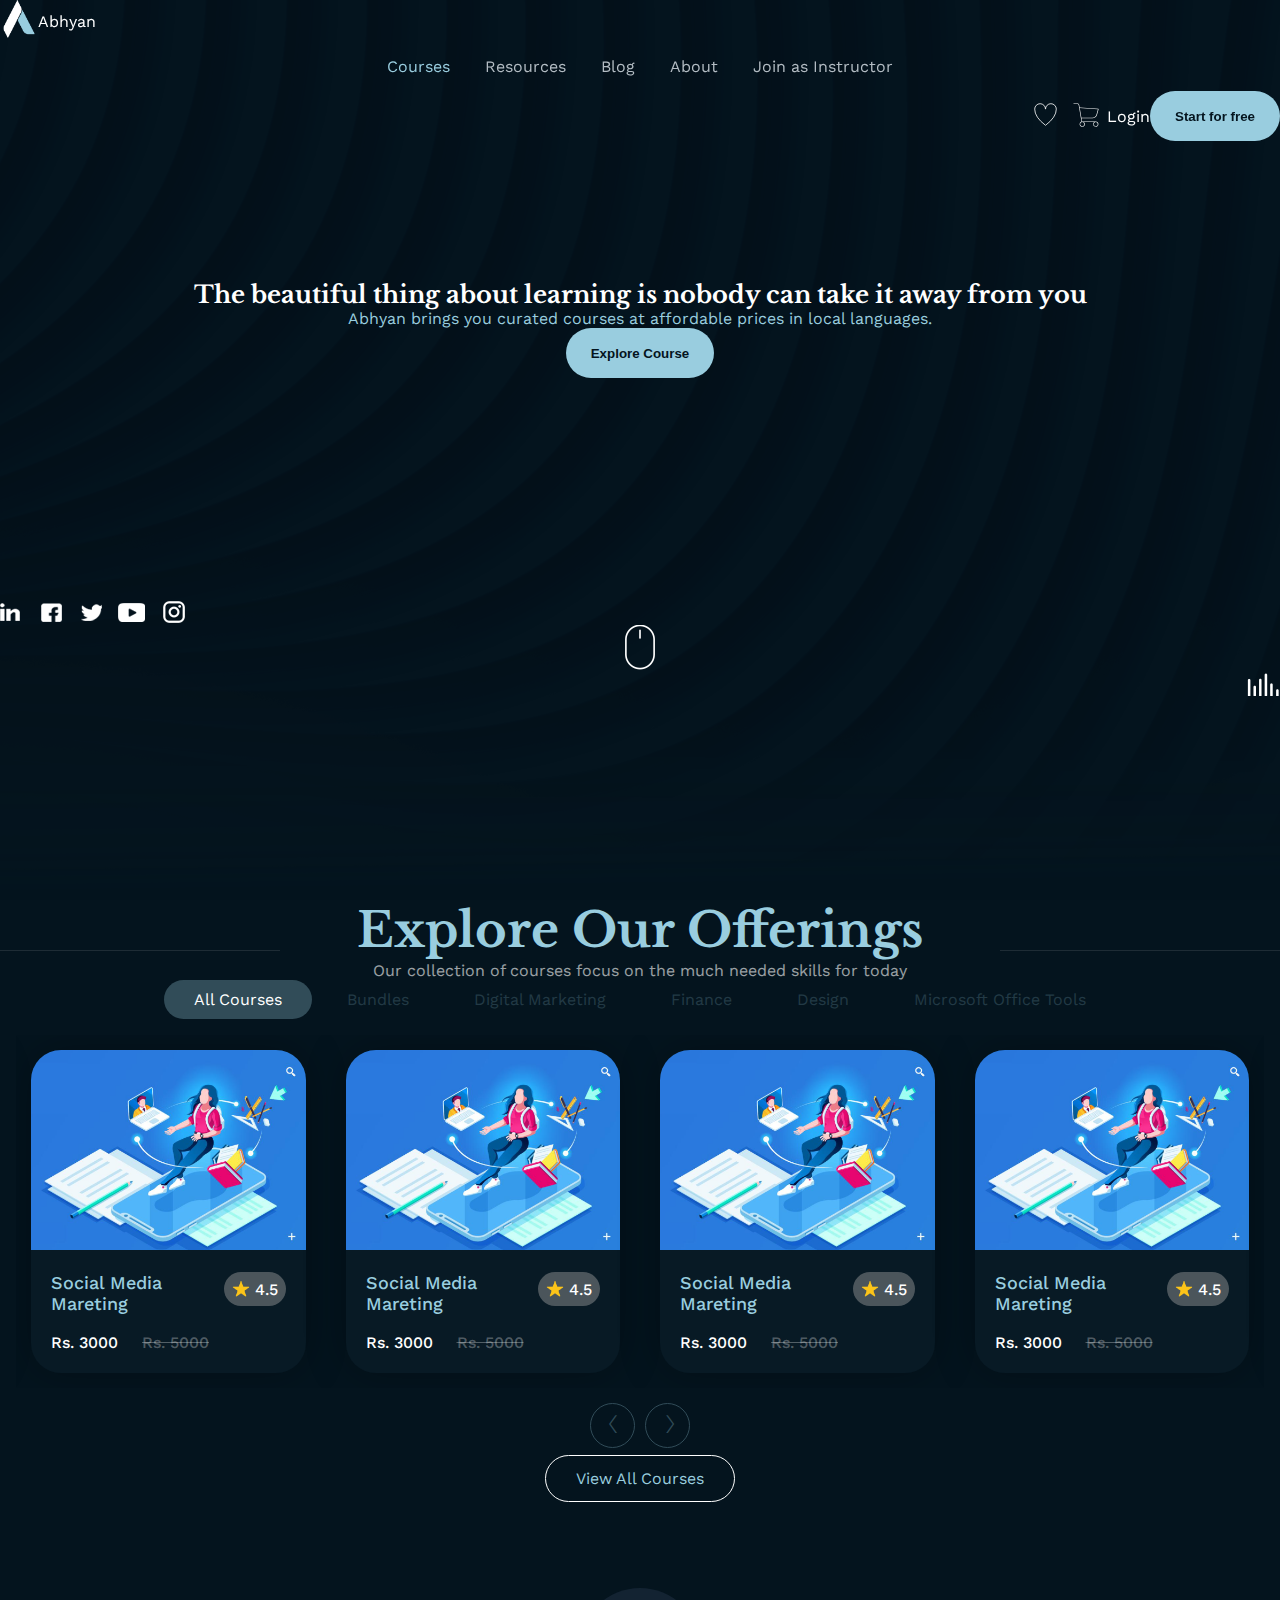
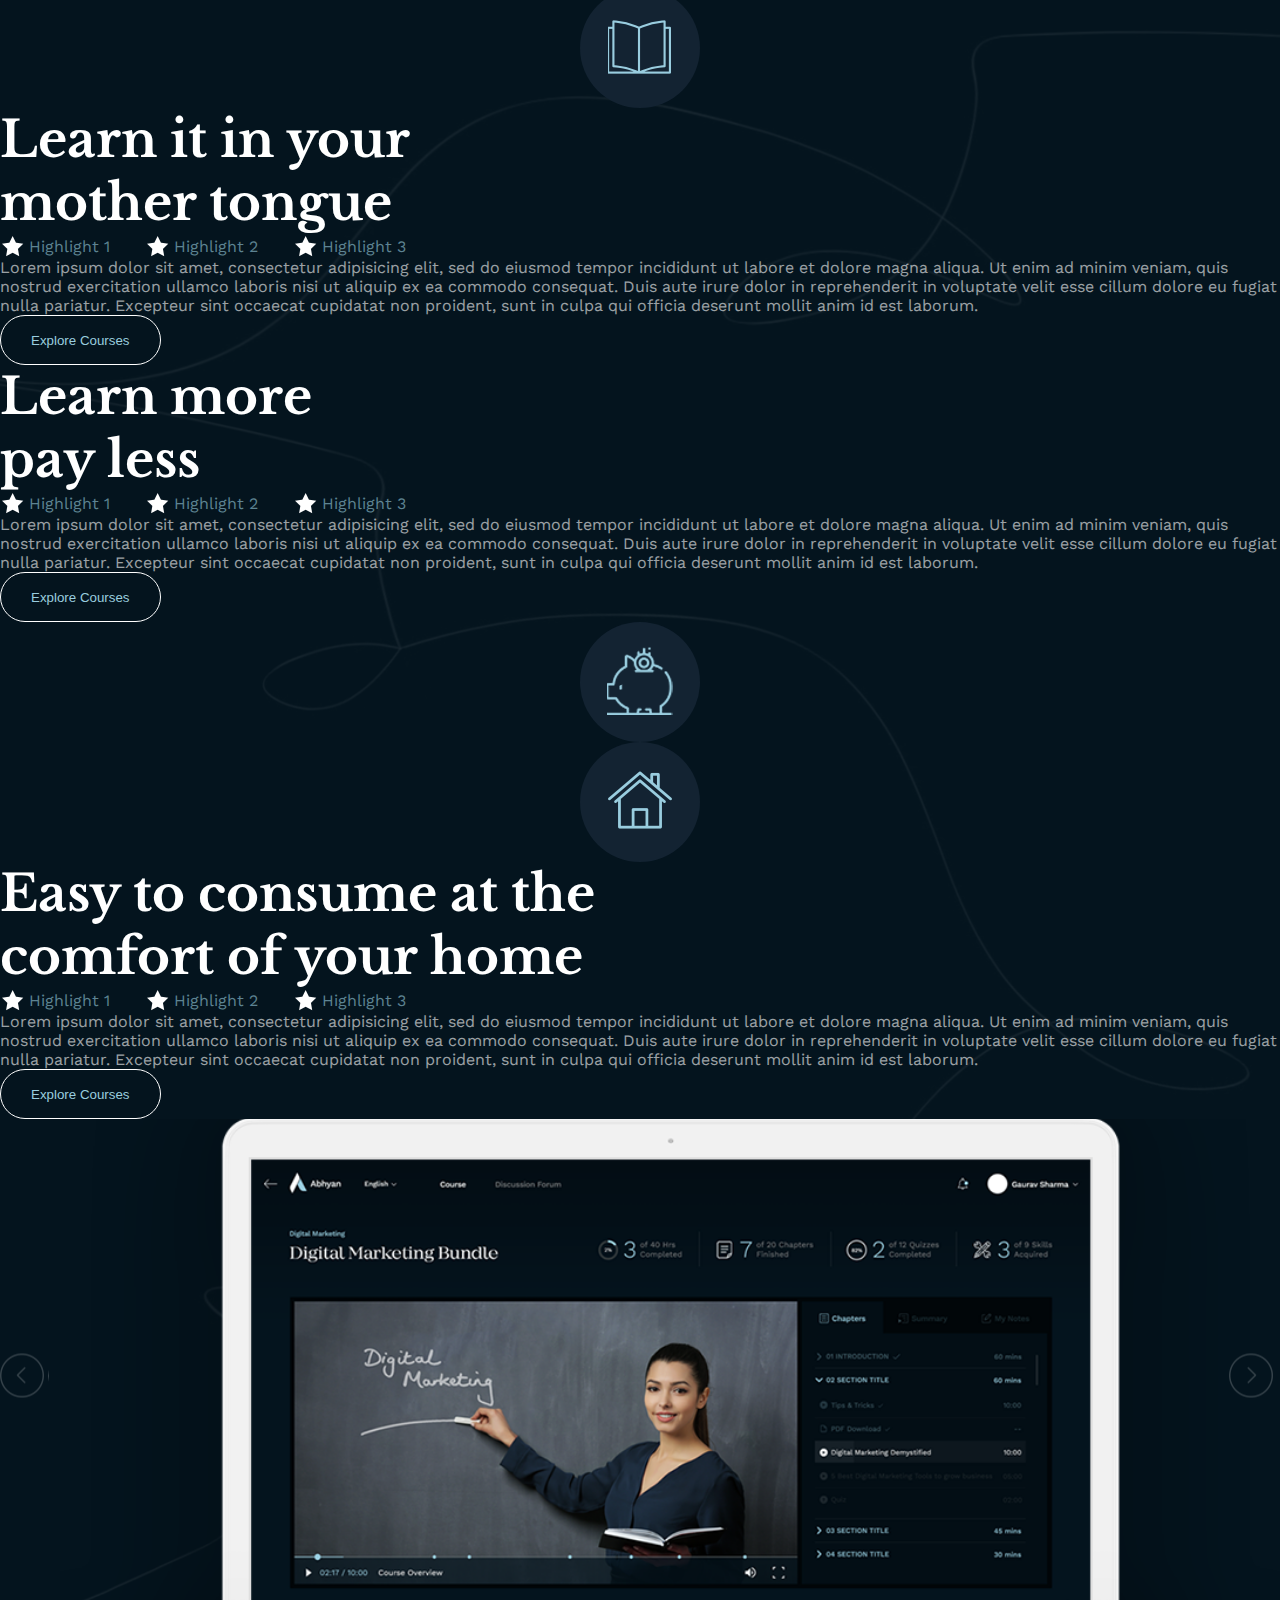
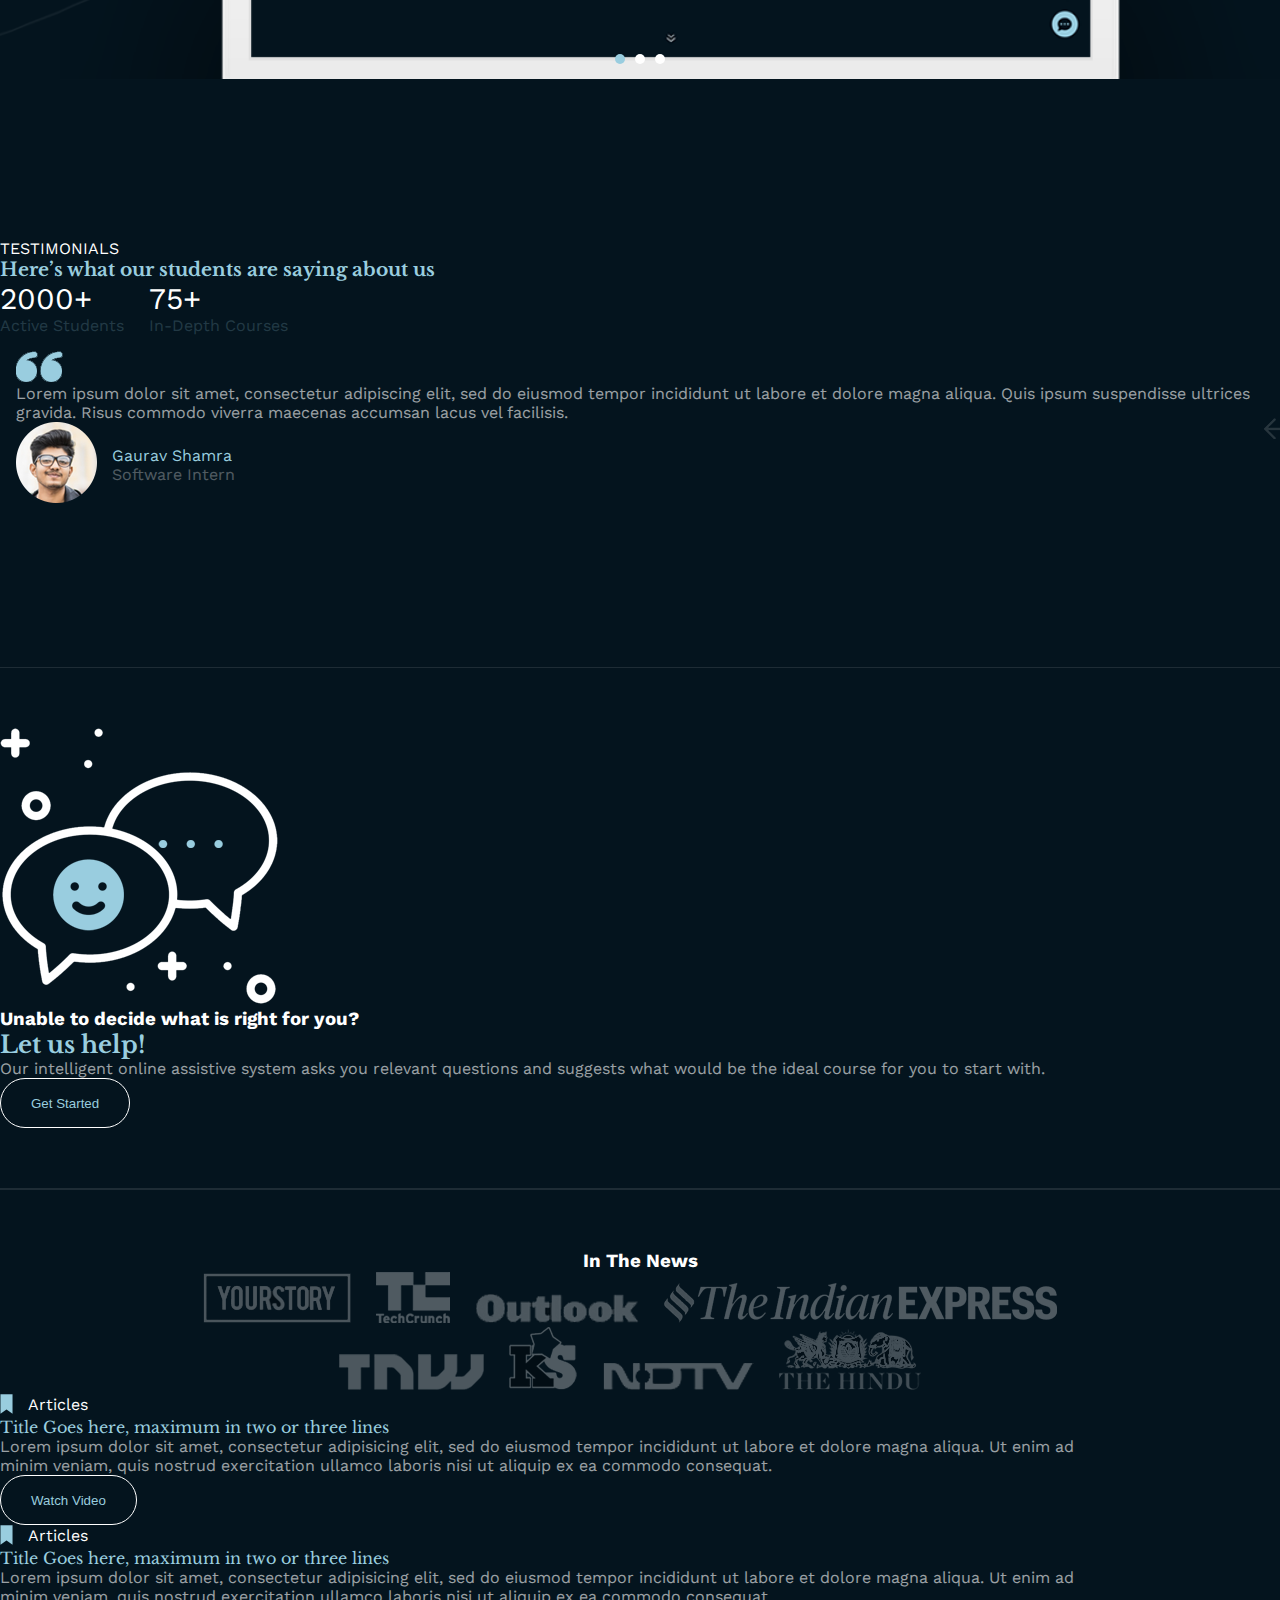
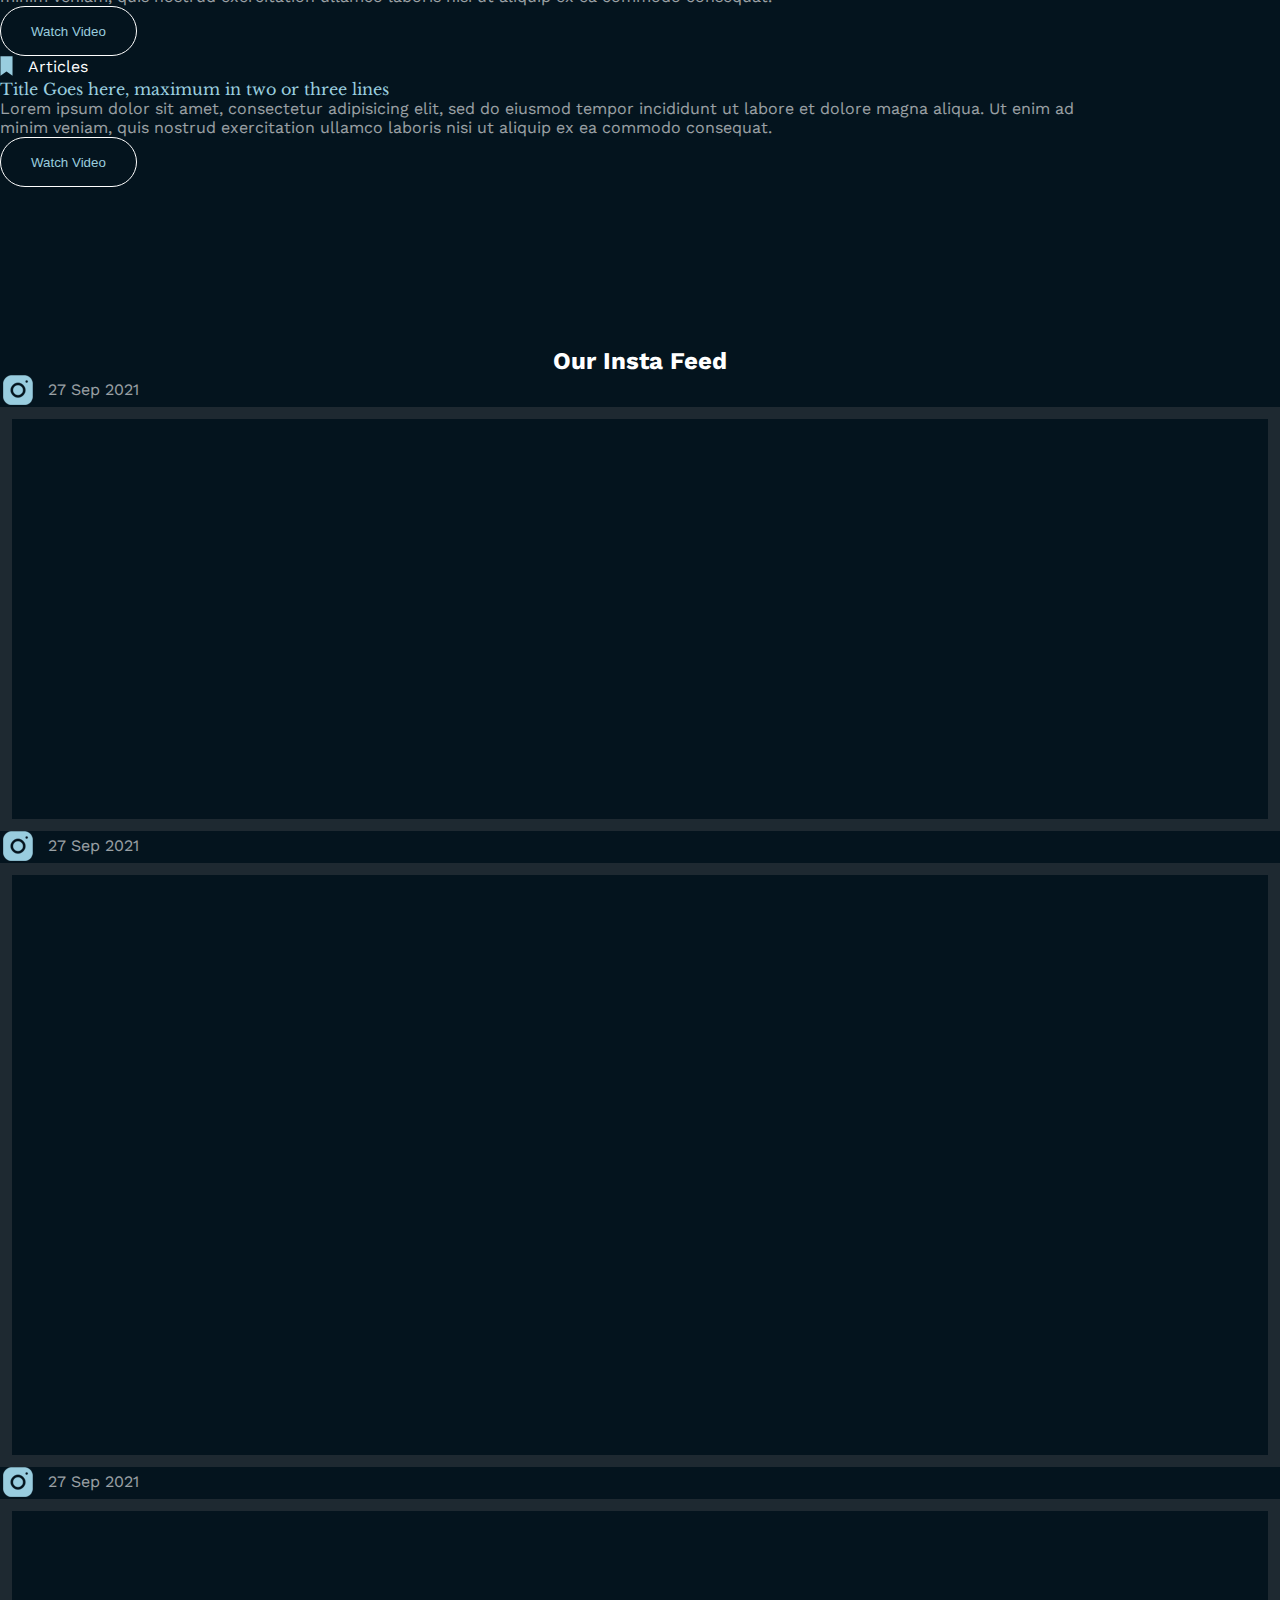
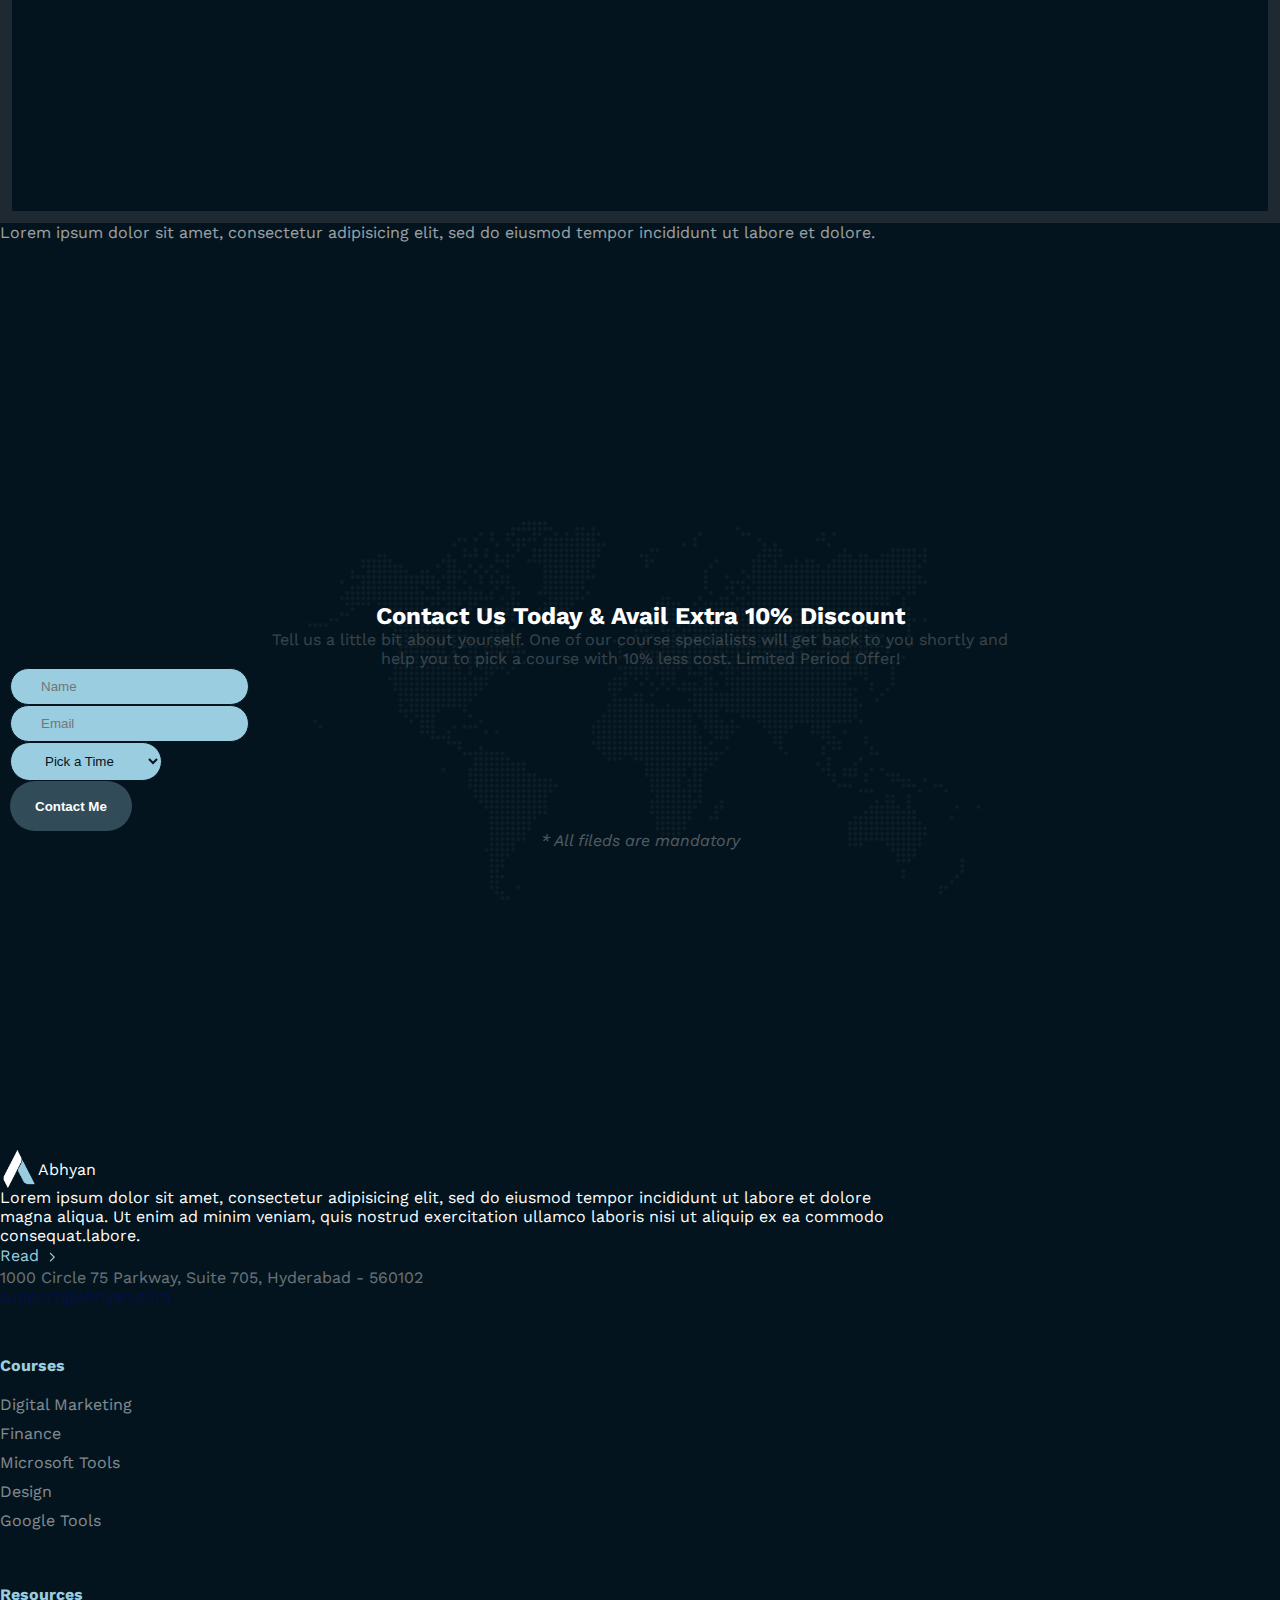
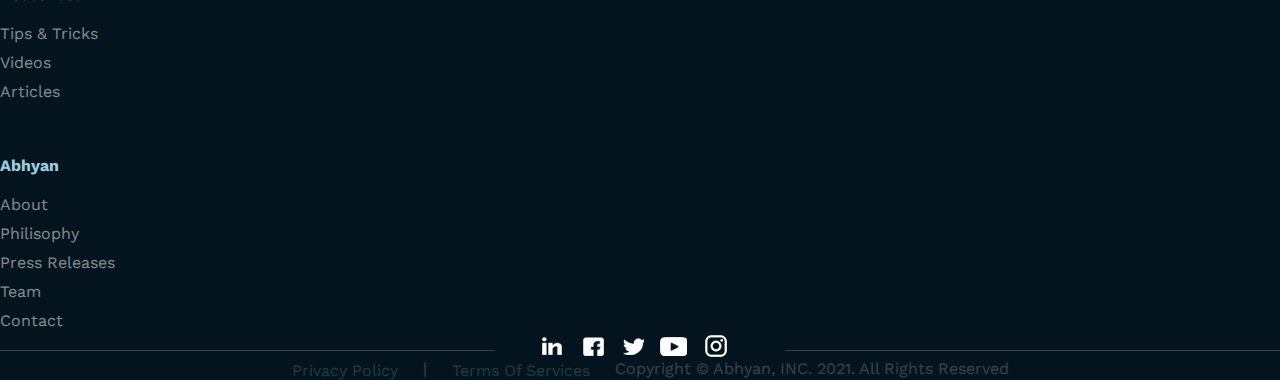
==== commit 3ebde2a9: "UI fixed" ====
--- a/index.html
+++ b/index.html
@@ -43,19 +43,6 @@
                 </svg><span class="MuiTouchRipple-root css-w0pj6f"></span></button>
               <a class="ab-logo-img" href="index.html"><img src="img/abhyan-logo.png" alt="abhyan"></a>
               <span class="ab-logo-content fs-5 ">Abhyan</span>
-            </div>
-            <div class="ab-lg">
-              <div class="dropdown">
-                <button class="btn btn-secondary dropdown-toggle ab-dropdown" type="button" id="ab-lang"
-                  data-bs-toggle="dropdown" aria-expanded="false">
-                  English
-                </button>
-                <ul class="dropdown-menu" aria-labelledby="dropdownMenuButton1">
-                  <li><a class="dropdown-item" href="#">Spanish</a></li>
-                  <li><a class="dropdown-item" href="#">French</a></li>
-                  <li><a class="dropdown-item" href="#">Hindi </a></li>
-                </ul>
-              </div>
             </div>
           </div>
         </div>
@@ -185,1116 +172,1116 @@
           <div id="allCourses" class="tabContent">
             <div class="slider-wrapper">
               <div class="owl-carousel owl-theme">
-                <div class="item">
-                  <div class="ab-exp-box">
-                    <span class="ab-exp-box-tab-content">Bundle</span>
-                    <spna class="ab-exp-box-icon ab-sprit-img"></spna>
-                    <h3 class="ab-exp-box-title">Social Media Marketing</h3>
-                    <div class="ab-exp-box-prize">
-                      <span class="ab-main-prize">Rs.3000 </span>
-                      <del class="ab-delelt-prize">Rs.5500</del>
-                    </div>
-                    <div class="ab-exp-box-footer">
-                      <ul class="ab-exp-box-footer-list">
-                        <li>4 Hrs</li>
-                        <li><span class="ab-space-dot"></span></li>
-                        <li>Beginner Level</li>
-                        <li><span class="ab-space-dot"></span></li>
-                        <li>3 Languages</li>
-                      </ul>
-                    </div>
-                  </div>
-                </div>
-                <div class="item">
-                  <div class="ab-exp-box">
-                    <span class="ab-exp-box-tab-content">Bundle</span>
-                    <spna class="ab-exp-box-icon ab-sprit-img"></spna>
-                    <h3 class="ab-exp-box-title">Social Media Marketing</h3>
-                    <div class="ab-exp-box-prize">
-                      <span class="ab-main-prize">Rs.3000 </span>
-                      <del class="ab-delelt-prize">Rs.5500</del>
-                    </div>
-                    <div class="ab-exp-box-footer">
-                      <ul class="ab-exp-box-footer-list">
-                        <li>4 Hrs</li>
-                        <li><span class="ab-space-dot"></span></li>
-                        <li>Beginner Level</li>
-                        <li><span class="ab-space-dot"></span></li>
-                        <li>3 Languages</li>
-                      </ul>
-                    </div>
-                  </div>
-                </div>
-                <div class="item">
-                  <div class="ab-exp-box">
-                    <span class="ab-exp-box-tab-content">Bundle</span>
-                    <spna class="ab-exp-box-icon ab-sprit-img"></spna>
-                    <h3 class="ab-exp-box-title">Social Media Marketing</h3>
-                    <div class="ab-exp-box-prize">
-                      <span class="ab-main-prize">Rs.3000 </span>
-                      <del class="ab-delelt-prize">Rs.5500</del>
-                    </div>
-                    <div class="ab-exp-box-footer">
-                      <ul class="ab-exp-box-footer-list">
-                        <li>4 Hrs</li>
-                        <li><span class="ab-space-dot"></span></li>
-                        <li>Beginner Level</li>
-                        <li><span class="ab-space-dot"></span></li>
-                        <li>3 Languages</li>
-                      </ul>
-                    </div>
-                  </div>
-                </div>
-                <div class="item">
-                  <div class="ab-exp-box">
-                    <span class="ab-exp-box-tab-content">Bundle</span>
-                    <spna class="ab-exp-box-icon ab-sprit-img"></spna>
-                    <h3 class="ab-exp-box-title">Social Media Marketing</h3>
-                    <div class="ab-exp-box-prize">
-                      <span class="ab-main-prize">Rs.3000 </span>
-                      <del class="ab-delelt-prize">Rs.5500</del>
-                    </div>
-                    <div class="ab-exp-box-footer">
-                      <ul class="ab-exp-box-footer-list">
-                        <li>4 Hrs</li>
-                        <li><span class="ab-space-dot"></span></li>
-                        <li>Beginner Level</li>
-                        <li><span class="ab-space-dot"></span></li>
-                        <li>3 Languages</li>
-                      </ul>
-                    </div>
-                  </div>
-                </div>
-                <div class="item">
-                  <div class="ab-exp-box">
-                    <span class="ab-exp-box-tab-content">Bundle</span>
-                    <spna class="ab-exp-box-icon ab-sprit-img"></spna>
-                    <h3 class="ab-exp-box-title">Social Media Marketing</h3>
-                    <div class="ab-exp-box-prize">
-                      <span class="ab-main-prize">Rs.3000 </span>
-                      <del class="ab-delelt-prize">Rs.5500</del>
-                    </div>
-                    <div class="ab-exp-box-footer">
-                      <ul class="ab-exp-box-footer-list">
-                        <li>4 Hrs</li>
-                        <li><span class="ab-space-dot"></span></li>
-                        <li>Beginner Level</li>
-                        <li><span class="ab-space-dot"></span></li>
-                        <li>3 Languages</li>
-                      </ul>
-                    </div>
-                  </div>
-                </div>
-                <div class="item">
-                  <div class="ab-exp-box">
-                    <span class="ab-exp-box-tab-content">Bundle</span>
-                    <spna class="ab-exp-box-icon ab-sprit-img"></spna>
-                    <h3 class="ab-exp-box-title">Social Media Marketing</h3>
-                    <div class="ab-exp-box-prize">
-                      <span class="ab-main-prize">Rs.3000 </span>
-                      <del class="ab-delelt-prize">Rs.5500</del>
-                    </div>
-                    <div class="ab-exp-box-footer">
-                      <ul class="ab-exp-box-footer-list">
-                        <li>4 Hrs</li>
-                        <li><span class="ab-space-dot"></span></li>
-                        <li>Beginner Level</li>
-                        <li><span class="ab-space-dot"></span></li>
-                        <li>3 Languages</li>
-                      </ul>
-                    </div>
-                  </div>
-                </div>
-                <div class="item">
-                  <div class="ab-exp-box">
-                    <span class="ab-exp-box-tab-content">Bundle</span>
-                    <spna class="ab-exp-box-icon ab-sprit-img"></spna>
-                    <h3 class="ab-exp-box-title">Social Media Marketing</h3>
-                    <div class="ab-exp-box-prize">
-                      <span class="ab-main-prize">Rs.3000 </span>
-                      <del class="ab-delelt-prize">Rs.5500</del>
-                    </div>
-                    <div class="ab-exp-box-footer">
-                      <ul class="ab-exp-box-footer-list">
-                        <li>4 Hrs</li>
-                        <li><span class="ab-space-dot"></span></li>
-                        <li>Beginner Level</li>
-                        <li><span class="ab-space-dot"></span></li>
-                        <li>3 Languages</li>
-                      </ul>
-                    </div>
-                  </div>
-                </div>
-                <div class="item">
-                  <div class="ab-exp-box">
-                    <span class="ab-exp-box-tab-content">Bundle</span>
-                    <spna class="ab-exp-box-icon ab-sprit-img"></spna>
-                    <h3 class="ab-exp-box-title">Social Media Marketing</h3>
-                    <div class="ab-exp-box-prize">
-                      <span class="ab-main-prize">Rs.3000 </span>
-                      <del class="ab-delelt-prize">Rs.5500</del>
-                    </div>
-                    <div class="ab-exp-box-footer">
-                      <ul class="ab-exp-box-footer-list">
-                        <li>4 Hrs</li>
-                        <li><span class="ab-space-dot"></span></li>
-                        <li>Beginner Level</li>
-                        <li><span class="ab-space-dot"></span></li>
-                        <li>3 Languages</li>
-                      </ul>
-                    </div>
-                  </div>
-                </div>
-                <div class="item">
-                  <div class="ab-exp-box">
-                    <span class="ab-exp-box-tab-content">Bundle</span>
-                    <spna class="ab-exp-box-icon ab-sprit-img"></spna>
-                    <h3 class="ab-exp-box-title">Social Media Marketing</h3>
-                    <div class="ab-exp-box-prize">
-                      <span class="ab-main-prize">Rs.3000 </span>
-                      <del class="ab-delelt-prize">Rs.5500</del>
-                    </div>
-                    <div class="ab-exp-box-footer">
-                      <ul class="ab-exp-box-footer-list">
-                        <li>4 Hrs</li>
-                        <li><span class="ab-space-dot"></span></li>
-                        <li>Beginner Level</li>
-                        <li><span class="ab-space-dot"></span></li>
-                        <li>3 Languages</li>
-                      </ul>
-                    </div>
-                  </div>
-                </div>
+
+                <div class="item">
+    
+                  <a href="#" class="slider-box">
+                    <img class="banner-img" src="img/banner.png" alt="">
+    
+                    <div class="box-label">
+                      <div class="head-label">
+                        <h3>Social Media Mareting</h3>
+                        <div class="rating-label">
+                          <img src="img/star.png" alt="star">
+                          <span>4.5</span>
+                        </div>
+                      </div>
+    
+                      <div class="price-label">
+                        <span>Rs. 3000 </span>
+                        <del>Rs. 5000</del>
+                      </div>
+                    </div>
+    
+                  </a>
+                </div>
+    
+                <div class="item">
+                  <a href="#" class="slider-box">
+                    <img class="banner-img" src="img/banner.png" alt="">
+    
+                    <div class="box-label">
+                      <div class="head-label">
+                        <h3>Social Media Mareting</h3>
+                        <div class="rating-label">
+                          <img src="img/star.png" alt="star">
+                          <span>4.5</span>
+                        </div>
+                      </div>
+    
+                      <div class="price-label">
+                        <span>Rs. 3000 </span>
+                        <del>Rs. 5000</del>
+                      </div>
+                    </div>
+    
+                  </a>
+                </div>
+    
+                <div class="item">
+                  <a href="#" class="slider-box">
+                    <img class="banner-img" src="img/banner.png" alt="">
+    
+                    <div class="box-label">
+                      <div class="head-label">
+                        <h3>Social Media Mareting</h3>
+                        <div class="rating-label">
+                          <img src="img/star.png" alt="star">
+                          <span>4.5</span>
+                        </div>
+                      </div>
+    
+                      <div class="price-label">
+                        <span>Rs. 3000 </span>
+                        <del>Rs. 5000</del>
+                      </div>
+                    </div>
+    
+                  </a>
+                </div>
+    
+                <div class="item">
+                  <a href="#" class="slider-box">
+                    <img class="banner-img" src="img/banner.png" alt="">
+    
+                    <div class="box-label">
+                      <div class="head-label">
+                        <h3>Social Media Mareting</h3>
+                        <div class="rating-label">
+                          <img src="img/star.png" alt="star">
+                          <span>4.5</span>
+                        </div>
+                      </div>
+    
+                      <div class="price-label">
+                        <span>Rs. 3000 </span>
+                        <del>Rs. 5000</del>
+                      </div>
+                    </div>
+    
+                  </a>
+                </div>
+    
+                <div class="item">
+                  <a href="#" class="slider-box">
+                    <img class="banner-img" src="img/banner.png" alt="">
+    
+                    <div class="box-label">
+                      <div class="head-label">
+                        <h3>Social Media Mareting</h3>
+                        <div class="rating-label">
+                          <img src="img/star.png" alt="star">
+                          <span>4.5</span>
+                        </div>
+                      </div>
+    
+                      <div class="price-label">
+                        <span>Rs. 3000 </span>
+                        <del>Rs. 5000</del>
+                      </div>
+                    </div>
+    
+                  </a>
+                </div>
+    
+                <div class="item">
+                  <a href="#" class="slider-box">
+                    <img class="banner-img" src="img/banner.png" alt="">
+    
+                    <div class="box-label">
+                      <div class="head-label">
+                        <h3>Social Media Mareting</h3>
+                        <div class="rating-label">
+                          <img src="img/star.png" alt="star">
+                          <span>4.5</span>
+                        </div>
+                      </div>
+    
+                      <div class="price-label">
+                        <span>Rs. 3000 </span>
+                        <del>Rs. 5000</del>
+                      </div>
+                    </div>
+    
+                  </a>
+                </div>
+    
+                <div class="item">
+                  <a href="#" class="slider-box">
+                    <img class="banner-img" src="img/banner.png" alt="">
+    
+                    <div class="box-label">
+                      <div class="head-label">
+                        <h3>Social Media Mareting</h3>
+                        <div class="rating-label">
+                          <img src="img/star.png" alt="star">
+                          <span>4.5</span>
+                        </div>
+                      </div>
+    
+                      <div class="price-label">
+                        <span>Rs. 3000 </span>
+                        <del>Rs. 5000</del>
+                      </div>
+                    </div>
+    
+                  </a>
+                </div>
+    
+                <div class="item">
+                  <a href="#" class="slider-box">
+                    <img class="banner-img" src="img/banner.png" alt="">
+    
+                    <div class="box-label">
+                      <div class="head-label">
+                        <h3>Social Media Mareting</h3>
+                        <div class="rating-label">
+                          <img src="img/star.png" alt="star">
+                          <span>4.5</span>
+                        </div>
+                      </div>
+    
+                      <div class="price-label">
+                        <span>Rs. 3000 </span>
+                        <del>Rs. 5000</del>
+                      </div>
+                    </div>
+    
+                  </a>
+                </div>
+    
+    
+    
               </div>
             </div>
           </div>
           <div id="bundles" class="tabContent">
             <div class="slider-wrapper">
               <div class="owl-carousel owl-theme">
-                <div class="item">
-                  <div class="ab-exp-box">
-                    <span class="ab-exp-box-tab-content">Bundle</span>
-                    <spna class="ab-exp-box-icon ab-sprit-img"></spna>
-                    <h3 class="ab-exp-box-title">Social Media Marketing</h3>
-                    <div class="ab-exp-box-prize">
-                      <span class="ab-main-prize">Rs.3000 </span>
-                      <del class="ab-delelt-prize">Rs.5500</del>
-                    </div>
-                    <div class="ab-exp-box-footer">
-                      <ul class="ab-exp-box-footer-list">
-                        <li>4 Hrs</li>
-                        <li><span class="ab-space-dot"></span></li>
-                        <li>Beginner Level</li>
-                        <li><span class="ab-space-dot"></span></li>
-                        <li>3 Languages</li>
-                      </ul>
-                    </div>
-                  </div>
-                </div>
-                <div class="item">
-                  <div class="ab-exp-box">
-                    <span class="ab-exp-box-tab-content">Bundle</span>
-                    <spna class="ab-exp-box-icon ab-sprit-img"></spna>
-                    <h3 class="ab-exp-box-title">Social Media Marketing</h3>
-                    <div class="ab-exp-box-prize">
-                      <span class="ab-main-prize">Rs.3000 </span>
-                      <del class="ab-delelt-prize">Rs.5500</del>
-                    </div>
-                    <div class="ab-exp-box-footer">
-                      <ul class="ab-exp-box-footer-list">
-                        <li>4 Hrs</li>
-                        <li><span class="ab-space-dot"></span></li>
-                        <li>Beginner Level</li>
-                        <li><span class="ab-space-dot"></span></li>
-                        <li>3 Languages</li>
-                      </ul>
-                    </div>
-                  </div>
-                </div>
-                <div class="item">
-                  <div class="ab-exp-box">
-                    <span class="ab-exp-box-tab-content">Bundle</span>
-                    <spna class="ab-exp-box-icon ab-sprit-img"></spna>
-                    <h3 class="ab-exp-box-title">Social Media Marketing</h3>
-                    <div class="ab-exp-box-prize">
-                      <span class="ab-main-prize">Rs.3000 </span>
-                      <del class="ab-delelt-prize">Rs.5500</del>
-                    </div>
-                    <div class="ab-exp-box-footer">
-                      <ul class="ab-exp-box-footer-list">
-                        <li>4 Hrs</li>
-                        <li><span class="ab-space-dot"></span></li>
-                        <li>Beginner Level</li>
-                        <li><span class="ab-space-dot"></span></li>
-                        <li>3 Languages</li>
-                      </ul>
-                    </div>
-                  </div>
-                </div>
-                <div class="item">
-                  <div class="ab-exp-box">
-                    <span class="ab-exp-box-tab-content">Bundle</span>
-                    <spna class="ab-exp-box-icon ab-sprit-img"></spna>
-                    <h3 class="ab-exp-box-title">Social Media Marketing</h3>
-                    <div class="ab-exp-box-prize">
-                      <span class="ab-main-prize">Rs.3000 </span>
-                      <del class="ab-delelt-prize">Rs.5500</del>
-                    </div>
-                    <div class="ab-exp-box-footer">
-                      <ul class="ab-exp-box-footer-list">
-                        <li>4 Hrs</li>
-                        <li><span class="ab-space-dot"></span></li>
-                        <li>Beginner Level</li>
-                        <li><span class="ab-space-dot"></span></li>
-                        <li>3 Languages</li>
-                      </ul>
-                    </div>
-                  </div>
-                </div>
-                <div class="item">
-                  <div class="ab-exp-box">
-                    <span class="ab-exp-box-tab-content">Bundle</span>
-                    <spna class="ab-exp-box-icon ab-sprit-img"></spna>
-                    <h3 class="ab-exp-box-title">Social Media Marketing</h3>
-                    <div class="ab-exp-box-prize">
-                      <span class="ab-main-prize">Rs.3000 </span>
-                      <del class="ab-delelt-prize">Rs.5500</del>
-                    </div>
-                    <div class="ab-exp-box-footer">
-                      <ul class="ab-exp-box-footer-list">
-                        <li>4 Hrs</li>
-                        <li><span class="ab-space-dot"></span></li>
-                        <li>Beginner Level</li>
-                        <li><span class="ab-space-dot"></span></li>
-                        <li>3 Languages</li>
-                      </ul>
-                    </div>
-                  </div>
-                </div>
-                <div class="item">
-                  <div class="ab-exp-box">
-                    <span class="ab-exp-box-tab-content">Bundle</span>
-                    <spna class="ab-exp-box-icon ab-sprit-img"></spna>
-                    <h3 class="ab-exp-box-title">Social Media Marketing</h3>
-                    <div class="ab-exp-box-prize">
-                      <span class="ab-main-prize">Rs.3000 </span>
-                      <del class="ab-delelt-prize">Rs.5500</del>
-                    </div>
-                    <div class="ab-exp-box-footer">
-                      <ul class="ab-exp-box-footer-list">
-                        <li>4 Hrs</li>
-                        <li><span class="ab-space-dot"></span></li>
-                        <li>Beginner Level</li>
-                        <li><span class="ab-space-dot"></span></li>
-                        <li>3 Languages</li>
-                      </ul>
-                    </div>
-                  </div>
-                </div>
-                <div class="item">
-                  <div class="ab-exp-box">
-                    <span class="ab-exp-box-tab-content">Bundle</span>
-                    <spna class="ab-exp-box-icon ab-sprit-img"></spna>
-                    <h3 class="ab-exp-box-title">Social Media Marketing</h3>
-                    <div class="ab-exp-box-prize">
-                      <span class="ab-main-prize">Rs.3000 </span>
-                      <del class="ab-delelt-prize">Rs.5500</del>
-                    </div>
-                    <div class="ab-exp-box-footer">
-                      <ul class="ab-exp-box-footer-list">
-                        <li>4 Hrs</li>
-                        <li><span class="ab-space-dot"></span></li>
-                        <li>Beginner Level</li>
-                        <li><span class="ab-space-dot"></span></li>
-                        <li>3 Languages</li>
-                      </ul>
-                    </div>
-                  </div>
-                </div>
-                <div class="item">
-                  <div class="ab-exp-box">
-                    <span class="ab-exp-box-tab-content">Bundle</span>
-                    <spna class="ab-exp-box-icon ab-sprit-img"></spna>
-                    <h3 class="ab-exp-box-title">Social Media Marketing</h3>
-                    <div class="ab-exp-box-prize">
-                      <span class="ab-main-prize">Rs.3000 </span>
-                      <del class="ab-delelt-prize">Rs.5500</del>
-                    </div>
-                    <div class="ab-exp-box-footer">
-                      <ul class="ab-exp-box-footer-list">
-                        <li>4 Hrs</li>
-                        <li><span class="ab-space-dot"></span></li>
-                        <li>Beginner Level</li>
-                        <li><span class="ab-space-dot"></span></li>
-                        <li>3 Languages</li>
-                      </ul>
-                    </div>
-                  </div>
-                </div>
-                <div class="item">
-                  <div class="ab-exp-box">
-                    <span class="ab-exp-box-tab-content">Bundle</span>
-                    <spna class="ab-exp-box-icon ab-sprit-img"></spna>
-                    <h3 class="ab-exp-box-title">Social Media Marketing</h3>
-                    <div class="ab-exp-box-prize">
-                      <span class="ab-main-prize">Rs.3000 </span>
-                      <del class="ab-delelt-prize">Rs.5500</del>
-                    </div>
-                    <div class="ab-exp-box-footer">
-                      <ul class="ab-exp-box-footer-list">
-                        <li>4 Hrs</li>
-                        <li><span class="ab-space-dot"></span></li>
-                        <li>Beginner Level</li>
-                        <li><span class="ab-space-dot"></span></li>
-                        <li>3 Languages</li>
-                      </ul>
-                    </div>
-                  </div>
-                </div>
+
+                <div class="item">
+    
+                  <a href="#" class="slider-box">
+                    <img class="banner-img" src="img/banner.png" alt="">
+    
+                    <div class="box-label">
+                      <div class="head-label">
+                        <h3>Social Media Mareting</h3>
+                        <div class="rating-label">
+                          <img src="img/star.png" alt="star">
+                          <span>4.5</span>
+                        </div>
+                      </div>
+    
+                      <div class="price-label">
+                        <span>Rs. 3000 </span>
+                        <del>Rs. 5000</del>
+                      </div>
+                    </div>
+    
+                  </a>
+                </div>
+    
+                <div class="item">
+                  <a href="#" class="slider-box">
+                    <img class="banner-img" src="img/banner.png" alt="">
+    
+                    <div class="box-label">
+                      <div class="head-label">
+                        <h3>Social Media Mareting</h3>
+                        <div class="rating-label">
+                          <img src="img/star.png" alt="star">
+                          <span>4.5</span>
+                        </div>
+                      </div>
+    
+                      <div class="price-label">
+                        <span>Rs. 3000 </span>
+                        <del>Rs. 5000</del>
+                      </div>
+                    </div>
+    
+                  </a>
+                </div>
+    
+                <div class="item">
+                  <a href="#" class="slider-box">
+                    <img class="banner-img" src="img/banner.png" alt="">
+    
+                    <div class="box-label">
+                      <div class="head-label">
+                        <h3>Social Media Mareting</h3>
+                        <div class="rating-label">
+                          <img src="img/star.png" alt="star">
+                          <span>4.5</span>
+                        </div>
+                      </div>
+    
+                      <div class="price-label">
+                        <span>Rs. 3000 </span>
+                        <del>Rs. 5000</del>
+                      </div>
+                    </div>
+    
+                  </a>
+                </div>
+    
+                <div class="item">
+                  <a href="#" class="slider-box">
+                    <img class="banner-img" src="img/banner.png" alt="">
+    
+                    <div class="box-label">
+                      <div class="head-label">
+                        <h3>Social Media Mareting</h3>
+                        <div class="rating-label">
+                          <img src="img/star.png" alt="star">
+                          <span>4.5</span>
+                        </div>
+                      </div>
+    
+                      <div class="price-label">
+                        <span>Rs. 3000 </span>
+                        <del>Rs. 5000</del>
+                      </div>
+                    </div>
+    
+                  </a>
+                </div>
+    
+                <div class="item">
+                  <a href="#" class="slider-box">
+                    <img class="banner-img" src="img/banner.png" alt="">
+    
+                    <div class="box-label">
+                      <div class="head-label">
+                        <h3>Social Media Mareting</h3>
+                        <div class="rating-label">
+                          <img src="img/star.png" alt="star">
+                          <span>4.5</span>
+                        </div>
+                      </div>
+    
+                      <div class="price-label">
+                        <span>Rs. 3000 </span>
+                        <del>Rs. 5000</del>
+                      </div>
+                    </div>
+    
+                  </a>
+                </div>
+    
+                <div class="item">
+                  <a href="#" class="slider-box">
+                    <img class="banner-img" src="img/banner.png" alt="">
+    
+                    <div class="box-label">
+                      <div class="head-label">
+                        <h3>Social Media Mareting</h3>
+                        <div class="rating-label">
+                          <img src="img/star.png" alt="star">
+                          <span>4.5</span>
+                        </div>
+                      </div>
+    
+                      <div class="price-label">
+                        <span>Rs. 3000 </span>
+                        <del>Rs. 5000</del>
+                      </div>
+                    </div>
+    
+                  </a>
+                </div>
+    
+                <div class="item">
+                  <a href="#" class="slider-box">
+                    <img class="banner-img" src="img/banner.png" alt="">
+    
+                    <div class="box-label">
+                      <div class="head-label">
+                        <h3>Social Media Mareting</h3>
+                        <div class="rating-label">
+                          <img src="img/star.png" alt="star">
+                          <span>4.5</span>
+                        </div>
+                      </div>
+    
+                      <div class="price-label">
+                        <span>Rs. 3000 </span>
+                        <del>Rs. 5000</del>
+                      </div>
+                    </div>
+    
+                  </a>
+                </div>
+    
+                <div class="item">
+                  <a href="#" class="slider-box">
+                    <img class="banner-img" src="img/banner.png" alt="">
+    
+                    <div class="box-label">
+                      <div class="head-label">
+                        <h3>Social Media Mareting</h3>
+                        <div class="rating-label">
+                          <img src="img/star.png" alt="star">
+                          <span>4.5</span>
+                        </div>
+                      </div>
+    
+                      <div class="price-label">
+                        <span>Rs. 3000 </span>
+                        <del>Rs. 5000</del>
+                      </div>
+                    </div>
+    
+                  </a>
+                </div>
+    
+    
+    
               </div>
             </div>
           </div>
           <div id="digitalMarketing" class="tabContent">
             <div class="slider-wrapper">
               <div class="owl-carousel owl-theme">
-                <div class="item">
-                  <div class="ab-exp-box">
-                    <span class="ab-exp-box-tab-content">Digital Marketing</span>
-                    <spna class="ab-exp-box-icon ab-sprit-img"></spna>
-                    <h3 class="ab-exp-box-title">Social Media Marketing</h3>
-                    <div class="ab-exp-box-prize">
-                      <span class="ab-main-prize">Rs.3000 </span>
-                      <del class="ab-delelt-prize">Rs.5500</del>
-                    </div>
-                    <div class="ab-exp-box-footer">
-                      <ul class="ab-exp-box-footer-list">
-                        <li>4 Hrs</li>
-                        <li><span class="ab-space-dot"></span></li>
-                        <li>Beginner Level</li>
-                        <li><span class="ab-space-dot"></span></li>
-                        <li>3 Languages</li>
-                      </ul>
-                    </div>
-                  </div>
-                </div>
-                <div class="item">
-                  <div class="ab-exp-box">
-                    <span class="ab-exp-box-tab-content">Digital Marketing</span>
-                    <spna class="ab-exp-box-icon ab-sprit-img"></spna>
-                    <h3 class="ab-exp-box-title">Social Media Marketing</h3>
-                    <div class="ab-exp-box-prize">
-                      <span class="ab-main-prize">Rs.3000 </span>
-                      <del class="ab-delelt-prize">Rs.5500</del>
-                    </div>
-                    <div class="ab-exp-box-footer">
-                      <ul class="ab-exp-box-footer-list">
-                        <li>4 Hrs</li>
-                        <li><span class="ab-space-dot"></span></li>
-                        <li>Beginner Level</li>
-                        <li><span class="ab-space-dot"></span></li>
-                        <li>3 Languages</li>
-                      </ul>
-                    </div>
-                  </div>
-                </div>
-                <div class="item">
-                  <div class="ab-exp-box">
-                    <span class="ab-exp-box-tab-content">Digital Marketing</span>
-                    <spna class="ab-exp-box-icon ab-sprit-img"></spna>
-                    <h3 class="ab-exp-box-title">Social Media Marketing</h3>
-                    <div class="ab-exp-box-prize">
-                      <span class="ab-main-prize">Rs.3000 </span>
-                      <del class="ab-delelt-prize">Rs.5500</del>
-                    </div>
-                    <div class="ab-exp-box-footer">
-                      <ul class="ab-exp-box-footer-list">
-                        <li>4 Hrs</li>
-                        <li><span class="ab-space-dot"></span></li>
-                        <li>Beginner Level</li>
-                        <li><span class="ab-space-dot"></span></li>
-                        <li>3 Languages</li>
-                      </ul>
-                    </div>
-                  </div>
-                </div>
-                <div class="item">
-                  <div class="ab-exp-box">
-                    <span class="ab-exp-box-tab-content">Digital Marketing</span>
-                    <spna class="ab-exp-box-icon ab-sprit-img"></spna>
-                    <h3 class="ab-exp-box-title">Social Media Marketing</h3>
-                    <div class="ab-exp-box-prize">
-                      <span class="ab-main-prize">Rs.3000 </span>
-                      <del class="ab-delelt-prize">Rs.5500</del>
-                    </div>
-                    <div class="ab-exp-box-footer">
-                      <ul class="ab-exp-box-footer-list">
-                        <li>4 Hrs</li>
-                        <li><span class="ab-space-dot"></span></li>
-                        <li>Beginner Level</li>
-                        <li><span class="ab-space-dot"></span></li>
-                        <li>3 Languages</li>
-                      </ul>
-                    </div>
-                  </div>
-                </div>
-                <div class="item">
-                  <div class="ab-exp-box">
-                    <span class="ab-exp-box-tab-content">Digital Marketing</span>
-                    <spna class="ab-exp-box-icon ab-sprit-img"></spna>
-                    <h3 class="ab-exp-box-title">Social Media Marketing</h3>
-                    <div class="ab-exp-box-prize">
-                      <span class="ab-main-prize">Rs.3000 </span>
-                      <del class="ab-delelt-prize">Rs.5500</del>
-                    </div>
-                    <div class="ab-exp-box-footer">
-                      <ul class="ab-exp-box-footer-list">
-                        <li>4 Hrs</li>
-                        <li><span class="ab-space-dot"></span></li>
-                        <li>Beginner Level</li>
-                        <li><span class="ab-space-dot"></span></li>
-                        <li>3 Languages</li>
-                      </ul>
-                    </div>
-                  </div>
-                </div>
-                <div class="item">
-                  <div class="ab-exp-box">
-                    <span class="ab-exp-box-tab-content">Digital Marketing</span>
-                    <spna class="ab-exp-box-icon ab-sprit-img"></spna>
-                    <h3 class="ab-exp-box-title">Social Media Marketing</h3>
-                    <div class="ab-exp-box-prize">
-                      <span class="ab-main-prize">Rs.3000 </span>
-                      <del class="ab-delelt-prize">Rs.5500</del>
-                    </div>
-                    <div class="ab-exp-box-footer">
-                      <ul class="ab-exp-box-footer-list">
-                        <li>4 Hrs</li>
-                        <li><span class="ab-space-dot"></span></li>
-                        <li>Beginner Level</li>
-                        <li><span class="ab-space-dot"></span></li>
-                        <li>3 Languages</li>
-                      </ul>
-                    </div>
-                  </div>
-                </div>
-                <div class="item">
-                  <div class="ab-exp-box">
-                    <span class="ab-exp-box-tab-content">Digital Marketing</span>
-                    <spna class="ab-exp-box-icon ab-sprit-img"></spna>
-                    <h3 class="ab-exp-box-title">Social Media Marketing</h3>
-                    <div class="ab-exp-box-prize">
-                      <span class="ab-main-prize">Rs.3000 </span>
-                      <del class="ab-delelt-prize">Rs.5500</del>
-                    </div>
-                    <div class="ab-exp-box-footer">
-                      <ul class="ab-exp-box-footer-list">
-                        <li>4 Hrs</li>
-                        <li><span class="ab-space-dot"></span></li>
-                        <li>Beginner Level</li>
-                        <li><span class="ab-space-dot"></span></li>
-                        <li>3 Languages</li>
-                      </ul>
-                    </div>
-                  </div>
-                </div>
-                <div class="item">
-                  <div class="ab-exp-box">
-                    <span class="ab-exp-box-tab-content">Digital Marketing</span>
-                    <spna class="ab-exp-box-icon ab-sprit-img"></spna>
-                    <h3 class="ab-exp-box-title">Social Media Marketing</h3>
-                    <div class="ab-exp-box-prize">
-                      <span class="ab-main-prize">Rs.3000 </span>
-                      <del class="ab-delelt-prize">Rs.5500</del>
-                    </div>
-                    <div class="ab-exp-box-footer">
-                      <ul class="ab-exp-box-footer-list">
-                        <li>4 Hrs</li>
-                        <li><span class="ab-space-dot"></span></li>
-                        <li>Beginner Level</li>
-                        <li><span class="ab-space-dot"></span></li>
-                        <li>3 Languages</li>
-                      </ul>
-                    </div>
-                  </div>
-                </div>
-                <div class="item">
-                  <div class="ab-exp-box">
-                    <span class="ab-exp-box-tab-content">Digital Marketing</span>
-                    <spna class="ab-exp-box-icon ab-sprit-img"></spna>
-                    <h3 class="ab-exp-box-title">Social Media Marketing</h3>
-                    <div class="ab-exp-box-prize">
-                      <span class="ab-main-prize">Rs.3000 </span>
-                      <del class="ab-delelt-prize">Rs.5500</del>
-                    </div>
-                    <div class="ab-exp-box-footer">
-                      <ul class="ab-exp-box-footer-list">
-                        <li>4 Hrs</li>
-                        <li><span class="ab-space-dot"></span></li>
-                        <li>Beginner Level</li>
-                        <li><span class="ab-space-dot"></span></li>
-                        <li>3 Languages</li>
-                      </ul>
-                    </div>
-                  </div>
-                </div>
+
+                <div class="item">
+    
+                  <a href="#" class="slider-box">
+                    <img class="banner-img" src="img/banner.png" alt="">
+    
+                    <div class="box-label">
+                      <div class="head-label">
+                        <h3>Social Media Mareting</h3>
+                        <div class="rating-label">
+                          <img src="img/star.png" alt="star">
+                          <span>4.5</span>
+                        </div>
+                      </div>
+    
+                      <div class="price-label">
+                        <span>Rs. 3000 </span>
+                        <del>Rs. 5000</del>
+                      </div>
+                    </div>
+    
+                  </a>
+                </div>
+    
+                <div class="item">
+                  <a href="#" class="slider-box">
+                    <img class="banner-img" src="img/banner.png" alt="">
+    
+                    <div class="box-label">
+                      <div class="head-label">
+                        <h3>Social Media Mareting</h3>
+                        <div class="rating-label">
+                          <img src="img/star.png" alt="star">
+                          <span>4.5</span>
+                        </div>
+                      </div>
+    
+                      <div class="price-label">
+                        <span>Rs. 3000 </span>
+                        <del>Rs. 5000</del>
+                      </div>
+                    </div>
+    
+                  </a>
+                </div>
+    
+                <div class="item">
+                  <a href="#" class="slider-box">
+                    <img class="banner-img" src="img/banner.png" alt="">
+    
+                    <div class="box-label">
+                      <div class="head-label">
+                        <h3>Social Media Mareting</h3>
+                        <div class="rating-label">
+                          <img src="img/star.png" alt="star">
+                          <span>4.5</span>
+                        </div>
+                      </div>
+    
+                      <div class="price-label">
+                        <span>Rs. 3000 </span>
+                        <del>Rs. 5000</del>
+                      </div>
+                    </div>
+    
+                  </a>
+                </div>
+    
+                <div class="item">
+                  <a href="#" class="slider-box">
+                    <img class="banner-img" src="img/banner.png" alt="">
+    
+                    <div class="box-label">
+                      <div class="head-label">
+                        <h3>Social Media Mareting</h3>
+                        <div class="rating-label">
+                          <img src="img/star.png" alt="star">
+                          <span>4.5</span>
+                        </div>
+                      </div>
+    
+                      <div class="price-label">
+                        <span>Rs. 3000 </span>
+                        <del>Rs. 5000</del>
+                      </div>
+                    </div>
+    
+                  </a>
+                </div>
+    
+                <div class="item">
+                  <a href="#" class="slider-box">
+                    <img class="banner-img" src="img/banner.png" alt="">
+    
+                    <div class="box-label">
+                      <div class="head-label">
+                        <h3>Social Media Mareting</h3>
+                        <div class="rating-label">
+                          <img src="img/star.png" alt="star">
+                          <span>4.5</span>
+                        </div>
+                      </div>
+    
+                      <div class="price-label">
+                        <span>Rs. 3000 </span>
+                        <del>Rs. 5000</del>
+                      </div>
+                    </div>
+    
+                  </a>
+                </div>
+    
+                <div class="item">
+                  <a href="#" class="slider-box">
+                    <img class="banner-img" src="img/banner.png" alt="">
+    
+                    <div class="box-label">
+                      <div class="head-label">
+                        <h3>Social Media Mareting</h3>
+                        <div class="rating-label">
+                          <img src="img/star.png" alt="star">
+                          <span>4.5</span>
+                        </div>
+                      </div>
+    
+                      <div class="price-label">
+                        <span>Rs. 3000 </span>
+                        <del>Rs. 5000</del>
+                      </div>
+                    </div>
+    
+                  </a>
+                </div>
+    
+                <div class="item">
+                  <a href="#" class="slider-box">
+                    <img class="banner-img" src="img/banner.png" alt="">
+    
+                    <div class="box-label">
+                      <div class="head-label">
+                        <h3>Social Media Mareting</h3>
+                        <div class="rating-label">
+                          <img src="img/star.png" alt="star">
+                          <span>4.5</span>
+                        </div>
+                      </div>
+    
+                      <div class="price-label">
+                        <span>Rs. 3000 </span>
+                        <del>Rs. 5000</del>
+                      </div>
+                    </div>
+    
+                  </a>
+                </div>
+    
+                <div class="item">
+                  <a href="#" class="slider-box">
+                    <img class="banner-img" src="img/banner.png" alt="">
+    
+                    <div class="box-label">
+                      <div class="head-label">
+                        <h3>Social Media Mareting</h3>
+                        <div class="rating-label">
+                          <img src="img/star.png" alt="star">
+                          <span>4.5</span>
+                        </div>
+                      </div>
+    
+                      <div class="price-label">
+                        <span>Rs. 3000 </span>
+                        <del>Rs. 5000</del>
+                      </div>
+                    </div>
+    
+                  </a>
+                </div>
+    
+    
+    
               </div>
             </div>
           </div>
           <div id="finance" class="tabContent">
             <div class="slider-wrapper">
               <div class="owl-carousel owl-theme">
-                <div class="item">
-                  <div class="ab-exp-box">
-                    <span class="ab-exp-box-tab-content">Finance</span>
-                    <spna class="ab-exp-box-icon ab-sprit-img"></spna>
-                    <h3 class="ab-exp-box-title">Social Media Marketing</h3>
-                    <div class="ab-exp-box-prize">
-                      <span class="ab-main-prize">Rs.3000 </span>
-                      <del class="ab-delelt-prize">Rs.5500</del>
-                    </div>
-                    <div class="ab-exp-box-footer">
-                      <ul class="ab-exp-box-footer-list">
-                        <li>4 Hrs</li>
-                        <li><span class="ab-space-dot"></span></li>
-                        <li>Beginner Level</li>
-                        <li><span class="ab-space-dot"></span></li>
-                        <li>3 Languages</li>
-                      </ul>
-                    </div>
-                  </div>
-                </div>
-                <div class="item">
-                  <div class="ab-exp-box">
-                    <span class="ab-exp-box-tab-content">Finance</span>
-                    <spna class="ab-exp-box-icon ab-sprit-img"></spna>
-                    <h3 class="ab-exp-box-title">Social Media Marketing</h3>
-                    <div class="ab-exp-box-prize">
-                      <span class="ab-main-prize">Rs.3000 </span>
-                      <del class="ab-delelt-prize">Rs.5500</del>
-                    </div>
-                    <div class="ab-exp-box-footer">
-                      <ul class="ab-exp-box-footer-list">
-                        <li>4 Hrs</li>
-                        <li><span class="ab-space-dot"></span></li>
-                        <li>Beginner Level</li>
-                        <li><span class="ab-space-dot"></span></li>
-                        <li>3 Languages</li>
-                      </ul>
-                    </div>
-                  </div>
-                </div>
-                <div class="item">
-                  <div class="ab-exp-box">
-                    <span class="ab-exp-box-tab-content">Finance</span>
-                    <spna class="ab-exp-box-icon ab-sprit-img"></spna>
-                    <h3 class="ab-exp-box-title">Social Media Marketing</h3>
-                    <div class="ab-exp-box-prize">
-                      <span class="ab-main-prize">Rs.3000 </span>
-                      <del class="ab-delelt-prize">Rs.5500</del>
-                    </div>
-                    <div class="ab-exp-box-footer">
-                      <ul class="ab-exp-box-footer-list">
-                        <li>4 Hrs</li>
-                        <li><span class="ab-space-dot"></span></li>
-                        <li>Beginner Level</li>
-                        <li><span class="ab-space-dot"></span></li>
-                        <li>3 Languages</li>
-                      </ul>
-                    </div>
-                  </div>
-                </div>
-                <div class="item">
-                  <div class="ab-exp-box">
-                    <span class="ab-exp-box-tab-content">Finance</span>
-                    <spna class="ab-exp-box-icon ab-sprit-img"></spna>
-                    <h3 class="ab-exp-box-title">Social Media Marketing</h3>
-                    <div class="ab-exp-box-prize">
-                      <span class="ab-main-prize">Rs.3000 </span>
-                      <del class="ab-delelt-prize">Rs.5500</del>
-                    </div>
-                    <div class="ab-exp-box-footer">
-                      <ul class="ab-exp-box-footer-list">
-                        <li>4 Hrs</li>
-                        <li><span class="ab-space-dot"></span></li>
-                        <li>Beginner Level</li>
-                        <li><span class="ab-space-dot"></span></li>
-                        <li>3 Languages</li>
-                      </ul>
-                    </div>
-                  </div>
-                </div>
-                <div class="item">
-                  <div class="ab-exp-box">
-                    <span class="ab-exp-box-tab-content">Finance</span>
-                    <spna class="ab-exp-box-icon ab-sprit-img"></spna>
-                    <h3 class="ab-exp-box-title">Social Media Marketing</h3>
-                    <div class="ab-exp-box-prize">
-                      <span class="ab-main-prize">Rs.3000 </span>
-                      <del class="ab-delelt-prize">Rs.5500</del>
-                    </div>
-                    <div class="ab-exp-box-footer">
-                      <ul class="ab-exp-box-footer-list">
-                        <li>4 Hrs</li>
-                        <li><span class="ab-space-dot"></span></li>
-                        <li>Beginner Level</li>
-                        <li><span class="ab-space-dot"></span></li>
-                        <li>3 Languages</li>
-                      </ul>
-                    </div>
-                  </div>
-                </div>
-                <div class="item">
-                  <div class="ab-exp-box">
-                    <span class="ab-exp-box-tab-content">Finance</span>
-                    <spna class="ab-exp-box-icon ab-sprit-img"></spna>
-                    <h3 class="ab-exp-box-title">Social Media Marketing</h3>
-                    <div class="ab-exp-box-prize">
-                      <span class="ab-main-prize">Rs.3000 </span>
-                      <del class="ab-delelt-prize">Rs.5500</del>
-                    </div>
-                    <div class="ab-exp-box-footer">
-                      <ul class="ab-exp-box-footer-list">
-                        <li>4 Hrs</li>
-                        <li><span class="ab-space-dot"></span></li>
-                        <li>Beginner Level</li>
-                        <li><span class="ab-space-dot"></span></li>
-                        <li>3 Languages</li>
-                      </ul>
-                    </div>
-                  </div>
-                </div>
-                <div class="item">
-                  <div class="ab-exp-box">
-                    <span class="ab-exp-box-tab-content">Finance</span>
-                    <spna class="ab-exp-box-icon ab-sprit-img"></spna>
-                    <h3 class="ab-exp-box-title">Social Media Marketing</h3>
-                    <div class="ab-exp-box-prize">
-                      <span class="ab-main-prize">Rs.3000 </span>
-                      <del class="ab-delelt-prize">Rs.5500</del>
-                    </div>
-                    <div class="ab-exp-box-footer">
-                      <ul class="ab-exp-box-footer-list">
-                        <li>4 Hrs</li>
-                        <li><span class="ab-space-dot"></span></li>
-                        <li>Beginner Level</li>
-                        <li><span class="ab-space-dot"></span></li>
-                        <li>3 Languages</li>
-                      </ul>
-                    </div>
-                  </div>
-                </div>
-                <div class="item">
-                  <div class="ab-exp-box">
-                    <span class="ab-exp-box-tab-content">Finance</span>
-                    <spna class="ab-exp-box-icon ab-sprit-img"></spna>
-                    <h3 class="ab-exp-box-title">Social Media Marketing</h3>
-                    <div class="ab-exp-box-prize">
-                      <span class="ab-main-prize">Rs.3000 </span>
-                      <del class="ab-delelt-prize">Rs.5500</del>
-                    </div>
-                    <div class="ab-exp-box-footer">
-                      <ul class="ab-exp-box-footer-list">
-                        <li>4 Hrs</li>
-                        <li><span class="ab-space-dot"></span></li>
-                        <li>Beginner Level</li>
-                        <li><span class="ab-space-dot"></span></li>
-                        <li>3 Languages</li>
-                      </ul>
-                    </div>
-                  </div>
-                </div>
-                <div class="item">
-                  <div class="ab-exp-box">
-                    <span class="ab-exp-box-tab-content">Finance</span>
-                    <spna class="ab-exp-box-icon ab-sprit-img"></spna>
-                    <h3 class="ab-exp-box-title">Social Media Marketing</h3>
-                    <div class="ab-exp-box-prize">
-                      <span class="ab-main-prize">Rs.3000 </span>
-                      <del class="ab-delelt-prize">Rs.5500</del>
-                    </div>
-                    <div class="ab-exp-box-footer">
-                      <ul class="ab-exp-box-footer-list">
-                        <li>4 Hrs</li>
-                        <li><span class="ab-space-dot"></span></li>
-                        <li>Beginner Level</li>
-                        <li><span class="ab-space-dot"></span></li>
-                        <li>3 Languages</li>
-                      </ul>
-                    </div>
-                  </div>
-                </div>
+
+                <div class="item">
+    
+                  <a href="#" class="slider-box">
+                    <img class="banner-img" src="img/banner.png" alt="">
+    
+                    <div class="box-label">
+                      <div class="head-label">
+                        <h3>Social Media Mareting</h3>
+                        <div class="rating-label">
+                          <img src="img/star.png" alt="star">
+                          <span>4.5</span>
+                        </div>
+                      </div>
+    
+                      <div class="price-label">
+                        <span>Rs. 3000 </span>
+                        <del>Rs. 5000</del>
+                      </div>
+                    </div>
+    
+                  </a>
+                </div>
+    
+                <div class="item">
+                  <a href="#" class="slider-box">
+                    <img class="banner-img" src="img/banner.png" alt="">
+    
+                    <div class="box-label">
+                      <div class="head-label">
+                        <h3>Social Media Mareting</h3>
+                        <div class="rating-label">
+                          <img src="img/star.png" alt="star">
+                          <span>4.5</span>
+                        </div>
+                      </div>
+    
+                      <div class="price-label">
+                        <span>Rs. 3000 </span>
+                        <del>Rs. 5000</del>
+                      </div>
+                    </div>
+    
+                  </a>
+                </div>
+    
+                <div class="item">
+                  <a href="#" class="slider-box">
+                    <img class="banner-img" src="img/banner.png" alt="">
+    
+                    <div class="box-label">
+                      <div class="head-label">
+                        <h3>Social Media Mareting</h3>
+                        <div class="rating-label">
+                          <img src="img/star.png" alt="star">
+                          <span>4.5</span>
+                        </div>
+                      </div>
+    
+                      <div class="price-label">
+                        <span>Rs. 3000 </span>
+                        <del>Rs. 5000</del>
+                      </div>
+                    </div>
+    
+                  </a>
+                </div>
+    
+                <div class="item">
+                  <a href="#" class="slider-box">
+                    <img class="banner-img" src="img/banner.png" alt="">
+    
+                    <div class="box-label">
+                      <div class="head-label">
+                        <h3>Social Media Mareting</h3>
+                        <div class="rating-label">
+                          <img src="img/star.png" alt="star">
+                          <span>4.5</span>
+                        </div>
+                      </div>
+    
+                      <div class="price-label">
+                        <span>Rs. 3000 </span>
+                        <del>Rs. 5000</del>
+                      </div>
+                    </div>
+    
+                  </a>
+                </div>
+    
+                <div class="item">
+                  <a href="#" class="slider-box">
+                    <img class="banner-img" src="img/banner.png" alt="">
+    
+                    <div class="box-label">
+                      <div class="head-label">
+                        <h3>Social Media Mareting</h3>
+                        <div class="rating-label">
+                          <img src="img/star.png" alt="star">
+                          <span>4.5</span>
+                        </div>
+                      </div>
+    
+                      <div class="price-label">
+                        <span>Rs. 3000 </span>
+                        <del>Rs. 5000</del>
+                      </div>
+                    </div>
+    
+                  </a>
+                </div>
+    
+                <div class="item">
+                  <a href="#" class="slider-box">
+                    <img class="banner-img" src="img/banner.png" alt="">
+    
+                    <div class="box-label">
+                      <div class="head-label">
+                        <h3>Social Media Mareting</h3>
+                        <div class="rating-label">
+                          <img src="img/star.png" alt="star">
+                          <span>4.5</span>
+                        </div>
+                      </div>
+    
+                      <div class="price-label">
+                        <span>Rs. 3000 </span>
+                        <del>Rs. 5000</del>
+                      </div>
+                    </div>
+    
+                  </a>
+                </div>
+    
+                <div class="item">
+                  <a href="#" class="slider-box">
+                    <img class="banner-img" src="img/banner.png" alt="">
+    
+                    <div class="box-label">
+                      <div class="head-label">
+                        <h3>Social Media Mareting</h3>
+                        <div class="rating-label">
+                          <img src="img/star.png" alt="star">
+                          <span>4.5</span>
+                        </div>
+                      </div>
+    
+                      <div class="price-label">
+                        <span>Rs. 3000 </span>
+                        <del>Rs. 5000</del>
+                      </div>
+                    </div>
+    
+                  </a>
+                </div>
+    
+                <div class="item">
+                  <a href="#" class="slider-box">
+                    <img class="banner-img" src="img/banner.png" alt="">
+    
+                    <div class="box-label">
+                      <div class="head-label">
+                        <h3>Social Media Mareting</h3>
+                        <div class="rating-label">
+                          <img src="img/star.png" alt="star">
+                          <span>4.5</span>
+                        </div>
+                      </div>
+    
+                      <div class="price-label">
+                        <span>Rs. 3000 </span>
+                        <del>Rs. 5000</del>
+                      </div>
+                    </div>
+    
+                  </a>
+                </div>
+    
+    
+    
               </div>
             </div>
           </div>
           <div id="design" class="tabContent">
             <div class="slider-wrapper">
               <div class="owl-carousel owl-theme">
-                <div class="item">
-                  <div class="ab-exp-box">
-                    <span class="ab-exp-box-tab-content">Design</span>
-                    <spna class="ab-exp-box-icon ab-sprit-img"></spna>
-                    <h3 class="ab-exp-box-title">Social Media Marketing</h3>
-                    <div class="ab-exp-box-prize">
-                      <span class="ab-main-prize">Rs.3000 </span>
-                      <del class="ab-delelt-prize">Rs.5500</del>
-                    </div>
-                    <div class="ab-exp-box-footer">
-                      <ul class="ab-exp-box-footer-list">
-                        <li>4 Hrs</li>
-                        <li><span class="ab-space-dot"></span></li>
-                        <li>Beginner Level</li>
-                        <li><span class="ab-space-dot"></span></li>
-                        <li>3 Languages</li>
-                      </ul>
-                    </div>
-                  </div>
-                </div>
-                <div class="item">
-                  <div class="ab-exp-box">
-                    <span class="ab-exp-box-tab-content">Design</span>
-                    <spna class="ab-exp-box-icon ab-sprit-img"></spna>
-                    <h3 class="ab-exp-box-title">Social Media Marketing</h3>
-                    <div class="ab-exp-box-prize">
-                      <span class="ab-main-prize">Rs.3000 </span>
-                      <del class="ab-delelt-prize">Rs.5500</del>
-                    </div>
-                    <div class="ab-exp-box-footer">
-                      <ul class="ab-exp-box-footer-list">
-                        <li>4 Hrs</li>
-                        <li><span class="ab-space-dot"></span></li>
-                        <li>Beginner Level</li>
-                        <li><span class="ab-space-dot"></span></li>
-                        <li>3 Languages</li>
-                      </ul>
-                    </div>
-                  </div>
-                </div>
-                <div class="item">
-                  <div class="ab-exp-box">
-                    <span class="ab-exp-box-tab-content">Design</span>
-                    <spna class="ab-exp-box-icon ab-sprit-img"></spna>
-                    <h3 class="ab-exp-box-title">Social Media Marketing</h3>
-                    <div class="ab-exp-box-prize">
-                      <span class="ab-main-prize">Rs.3000 </span>
-                      <del class="ab-delelt-prize">Rs.5500</del>
-                    </div>
-                    <div class="ab-exp-box-footer">
-                      <ul class="ab-exp-box-footer-list">
-                        <li>4 Hrs</li>
-                        <li><span class="ab-space-dot"></span></li>
-                        <li>Beginner Level</li>
-                        <li><span class="ab-space-dot"></span></li>
-                        <li>3 Languages</li>
-                      </ul>
-                    </div>
-                  </div>
-                </div>
-                <div class="item">
-                  <div class="ab-exp-box">
-                    <span class="ab-exp-box-tab-content">Design</span>
-                    <spna class="ab-exp-box-icon ab-sprit-img"></spna>
-                    <h3 class="ab-exp-box-title">Social Media Marketing</h3>
-                    <div class="ab-exp-box-prize">
-                      <span class="ab-main-prize">Rs.3000 </span>
-                      <del class="ab-delelt-prize">Rs.5500</del>
-                    </div>
-                    <div class="ab-exp-box-footer">
-                      <ul class="ab-exp-box-footer-list">
-                        <li>4 Hrs</li>
-                        <li><span class="ab-space-dot"></span></li>
-                        <li>Beginner Level</li>
-                        <li><span class="ab-space-dot"></span></li>
-                        <li>3 Languages</li>
-                      </ul>
-                    </div>
-                  </div>
-                </div>
-                <div class="item">
-                  <div class="ab-exp-box">
-                    <span class="ab-exp-box-tab-content">Design</span>
-                    <spna class="ab-exp-box-icon ab-sprit-img"></spna>
-                    <h3 class="ab-exp-box-title">Social Media Marketing</h3>
-                    <div class="ab-exp-box-prize">
-                      <span class="ab-main-prize">Rs.3000 </span>
-                      <del class="ab-delelt-prize">Rs.5500</del>
-                    </div>
-                    <div class="ab-exp-box-footer">
-                      <ul class="ab-exp-box-footer-list">
-                        <li>4 Hrs</li>
-                        <li><span class="ab-space-dot"></span></li>
-                        <li>Beginner Level</li>
-                        <li><span class="ab-space-dot"></span></li>
-                        <li>3 Languages</li>
-                      </ul>
-                    </div>
-                  </div>
-                </div>
-                <div class="item">
-                  <div class="ab-exp-box">
-                    <span class="ab-exp-box-tab-content">Design</span>
-                    <spna class="ab-exp-box-icon ab-sprit-img"></spna>
-                    <h3 class="ab-exp-box-title">Social Media Marketing</h3>
-                    <div class="ab-exp-box-prize">
-                      <span class="ab-main-prize">Rs.3000 </span>
-                      <del class="ab-delelt-prize">Rs.5500</del>
-                    </div>
-                    <div class="ab-exp-box-footer">
-                      <ul class="ab-exp-box-footer-list">
-                        <li>4 Hrs</li>
-                        <li><span class="ab-space-dot"></span></li>
-                        <li>Beginner Level</li>
-                        <li><span class="ab-space-dot"></span></li>
-                        <li>3 Languages</li>
-                      </ul>
-                    </div>
-                  </div>
-                </div>
-                <div class="item">
-                  <div class="ab-exp-box">
-                    <span class="ab-exp-box-tab-content">Design</span>
-                    <spna class="ab-exp-box-icon ab-sprit-img"></spna>
-                    <h3 class="ab-exp-box-title">Social Media Marketing</h3>
-                    <div class="ab-exp-box-prize">
-                      <span class="ab-main-prize">Rs.3000 </span>
-                      <del class="ab-delelt-prize">Rs.5500</del>
-                    </div>
-                    <div class="ab-exp-box-footer">
-                      <ul class="ab-exp-box-footer-list">
-                        <li>4 Hrs</li>
-                        <li><span class="ab-space-dot"></span></li>
-                        <li>Beginner Level</li>
-                        <li><span class="ab-space-dot"></span></li>
-                        <li>3 Languages</li>
-                      </ul>
-                    </div>
-                  </div>
-                </div>
-                <div class="item">
-                  <div class="ab-exp-box">
-                    <span class="ab-exp-box-tab-content">Design</span>
-                    <spna class="ab-exp-box-icon ab-sprit-img"></spna>
-                    <h3 class="ab-exp-box-title">Social Media Marketing</h3>
-                    <div class="ab-exp-box-prize">
-                      <span class="ab-main-prize">Rs.3000 </span>
-                      <del class="ab-delelt-prize">Rs.5500</del>
-                    </div>
-                    <div class="ab-exp-box-footer">
-                      <ul class="ab-exp-box-footer-list">
-                        <li>4 Hrs</li>
-                        <li><span class="ab-space-dot"></span></li>
-                        <li>Beginner Level</li>
-                        <li><span class="ab-space-dot"></span></li>
-                        <li>3 Languages</li>
-                      </ul>
-                    </div>
-                  </div>
-                </div>
-                <div class="item">
-                  <div class="ab-exp-box">
-                    <span class="ab-exp-box-tab-content">Design</span>
-                    <spna class="ab-exp-box-icon ab-sprit-img"></spna>
-                    <h3 class="ab-exp-box-title">Social Media Marketing</h3>
-                    <div class="ab-exp-box-prize">
-                      <span class="ab-main-prize">Rs.3000 </span>
-                      <del class="ab-delelt-prize">Rs.5500</del>
-                    </div>
-                    <div class="ab-exp-box-footer">
-                      <ul class="ab-exp-box-footer-list">
-                        <li>4 Hrs</li>
-                        <li><span class="ab-space-dot"></span></li>
-                        <li>Beginner Level</li>
-                        <li><span class="ab-space-dot"></span></li>
-                        <li>3 Languages</li>
-                      </ul>
-                    </div>
-                  </div>
-                </div>
+
+                <div class="item">
+    
+                  <a href="#" class="slider-box">
+                    <img class="banner-img" src="img/banner.png" alt="">
+    
+                    <div class="box-label">
+                      <div class="head-label">
+                        <h3>Social Media Mareting</h3>
+                        <div class="rating-label">
+                          <img src="img/star.png" alt="star">
+                          <span>4.5</span>
+                        </div>
+                      </div>
+    
+                      <div class="price-label">
+                        <span>Rs. 3000 </span>
+                        <del>Rs. 5000</del>
+                      </div>
+                    </div>
+    
+                  </a>
+                </div>
+    
+                <div class="item">
+                  <a href="#" class="slider-box">
+                    <img class="banner-img" src="img/banner.png" alt="">
+    
+                    <div class="box-label">
+                      <div class="head-label">
+                        <h3>Social Media Mareting</h3>
+                        <div class="rating-label">
+                          <img src="img/star.png" alt="star">
+                          <span>4.5</span>
+                        </div>
+                      </div>
+    
+                      <div class="price-label">
+                        <span>Rs. 3000 </span>
+                        <del>Rs. 5000</del>
+                      </div>
+                    </div>
+    
+                  </a>
+                </div>
+    
+                <div class="item">
+                  <a href="#" class="slider-box">
+                    <img class="banner-img" src="img/banner.png" alt="">
+    
+                    <div class="box-label">
+                      <div class="head-label">
+                        <h3>Social Media Mareting</h3>
+                        <div class="rating-label">
+                          <img src="img/star.png" alt="star">
+                          <span>4.5</span>
+                        </div>
+                      </div>
+    
+                      <div class="price-label">
+                        <span>Rs. 3000 </span>
+                        <del>Rs. 5000</del>
+                      </div>
+                    </div>
+    
+                  </a>
+                </div>
+    
+                <div class="item">
+                  <a href="#" class="slider-box">
+                    <img class="banner-img" src="img/banner.png" alt="">
+    
+                    <div class="box-label">
+                      <div class="head-label">
+                        <h3>Social Media Mareting</h3>
+                        <div class="rating-label">
+                          <img src="img/star.png" alt="star">
+                          <span>4.5</span>
+                        </div>
+                      </div>
+    
+                      <div class="price-label">
+                        <span>Rs. 3000 </span>
+                        <del>Rs. 5000</del>
+                      </div>
+                    </div>
+    
+                  </a>
+                </div>
+    
+                <div class="item">
+                  <a href="#" class="slider-box">
+                    <img class="banner-img" src="img/banner.png" alt="">
+    
+                    <div class="box-label">
+                      <div class="head-label">
+                        <h3>Social Media Mareting</h3>
+                        <div class="rating-label">
+                          <img src="img/star.png" alt="star">
+                          <span>4.5</span>
+                        </div>
+                      </div>
+    
+                      <div class="price-label">
+                        <span>Rs. 3000 </span>
+                        <del>Rs. 5000</del>
+                      </div>
+                    </div>
+    
+                  </a>
+                </div>
+    
+                <div class="item">
+                  <a href="#" class="slider-box">
+                    <img class="banner-img" src="img/banner.png" alt="">
+    
+                    <div class="box-label">
+                      <div class="head-label">
+                        <h3>Social Media Mareting</h3>
+                        <div class="rating-label">
+                          <img src="img/star.png" alt="star">
+                          <span>4.5</span>
+                        </div>
+                      </div>
+    
+                      <div class="price-label">
+                        <span>Rs. 3000 </span>
+                        <del>Rs. 5000</del>
+                      </div>
+                    </div>
+    
+                  </a>
+                </div>
+    
+                <div class="item">
+                  <a href="#" class="slider-box">
+                    <img class="banner-img" src="img/banner.png" alt="">
+    
+                    <div class="box-label">
+                      <div class="head-label">
+                        <h3>Social Media Mareting</h3>
+                        <div class="rating-label">
+                          <img src="img/star.png" alt="star">
+                          <span>4.5</span>
+                        </div>
+                      </div>
+    
+                      <div class="price-label">
+                        <span>Rs. 3000 </span>
+                        <del>Rs. 5000</del>
+                      </div>
+                    </div>
+    
+                  </a>
+                </div>
+    
+                <div class="item">
+                  <a href="#" class="slider-box">
+                    <img class="banner-img" src="img/banner.png" alt="">
+    
+                    <div class="box-label">
+                      <div class="head-label">
+                        <h3>Social Media Mareting</h3>
+                        <div class="rating-label">
+                          <img src="img/star.png" alt="star">
+                          <span>4.5</span>
+                        </div>
+                      </div>
+    
+                      <div class="price-label">
+                        <span>Rs. 3000 </span>
+                        <del>Rs. 5000</del>
+                      </div>
+                    </div>
+    
+                  </a>
+                </div>
+    
+    
+    
               </div>
             </div>
           </div>
           <div id="microsoftOffice" class="tabContent">
             <div class="slider-wrapper">
               <div class="owl-carousel owl-theme">
-                <div class="item">
-                  <div class="ab-exp-box">
-                    <span class="ab-exp-box-tab-content">Microsoft Office</span>
-                    <spna class="ab-exp-box-icon ab-sprit-img"></spna>
-                    <h3 class="ab-exp-box-title">Social Media Marketing</h3>
-                    <div class="ab-exp-box-prize">
-                      <span class="ab-main-prize">Rs.3000 </span>
-                      <del class="ab-delelt-prize">Rs.5500</del>
-                    </div>
-                    <div class="ab-exp-box-footer">
-                      <ul class="ab-exp-box-footer-list">
-                        <li>4 Hrs</li>
-                        <li><span class="ab-space-dot"></span></li>
-                        <li>Beginner Level</li>
-                        <li><span class="ab-space-dot"></span></li>
-                        <li>3 Languages</li>
-                      </ul>
-                    </div>
-                  </div>
-                </div>
-                <div class="item">
-                  <div class="ab-exp-box">
-                    <span class="ab-exp-box-tab-content">Microsoft Office</span>
-                    <spna class="ab-exp-box-icon ab-sprit-img"></spna>
-                    <h3 class="ab-exp-box-title">Social Media Marketing</h3>
-                    <div class="ab-exp-box-prize">
-                      <span class="ab-main-prize">Rs.3000 </span>
-                      <del class="ab-delelt-prize">Rs.5500</del>
-                    </div>
-                    <div class="ab-exp-box-footer">
-                      <ul class="ab-exp-box-footer-list">
-                        <li>4 Hrs</li>
-                        <li><span class="ab-space-dot"></span></li>
-                        <li>Beginner Level</li>
-                        <li><span class="ab-space-dot"></span></li>
-                        <li>3 Languages</li>
-                      </ul>
-                    </div>
-                  </div>
-                </div>
-                <div class="item">
-                  <div class="ab-exp-box">
-                    <span class="ab-exp-box-tab-content">Microsoft Office</span>
-                    <spna class="ab-exp-box-icon ab-sprit-img"></spna>
-                    <h3 class="ab-exp-box-title">Social Media Marketing</h3>
-                    <div class="ab-exp-box-prize">
-                      <span class="ab-main-prize">Rs.3000 </span>
-                      <del class="ab-delelt-prize">Rs.5500</del>
-                    </div>
-                    <div class="ab-exp-box-footer">
-                      <ul class="ab-exp-box-footer-list">
-                        <li>4 Hrs</li>
-                        <li><span class="ab-space-dot"></span></li>
-                        <li>Beginner Level</li>
-                        <li><span class="ab-space-dot"></span></li>
-                        <li>3 Languages</li>
-                      </ul>
-                    </div>
-                  </div>
-                </div>
-                <div class="item">
-                  <div class="ab-exp-box">
-                    <span class="ab-exp-box-tab-content">Microsoft Office</span>
-                    <spna class="ab-exp-box-icon ab-sprit-img"></spna>
-                    <h3 class="ab-exp-box-title">Social Media Marketing</h3>
-                    <div class="ab-exp-box-prize">
-                      <span class="ab-main-prize">Rs.3000 </span>
-                      <del class="ab-delelt-prize">Rs.5500</del>
-                    </div>
-                    <div class="ab-exp-box-footer">
-                      <ul class="ab-exp-box-footer-list">
-                        <li>4 Hrs</li>
-                        <li><span class="ab-space-dot"></span></li>
-                        <li>Beginner Level</li>
-                        <li><span class="ab-space-dot"></span></li>
-                        <li>3 Languages</li>
-                      </ul>
-                    </div>
-                  </div>
-                </div>
-                <div class="item">
-                  <div class="ab-exp-box">
-                    <span class="ab-exp-box-tab-content">Microsoft Office</span>
-                    <spna class="ab-exp-box-icon ab-sprit-img"></spna>
-                    <h3 class="ab-exp-box-title">Social Media Marketing</h3>
-                    <div class="ab-exp-box-prize">
-                      <span class="ab-main-prize">Rs.3000 </span>
-                      <del class="ab-delelt-prize">Rs.5500</del>
-                    </div>
-                    <div class="ab-exp-box-footer">
-                      <ul class="ab-exp-box-footer-list">
-                        <li>4 Hrs</li>
-                        <li><span class="ab-space-dot"></span></li>
-                        <li>Beginner Level</li>
-                        <li><span class="ab-space-dot"></span></li>
-                        <li>3 Languages</li>
-                      </ul>
-                    </div>
-                  </div>
-                </div>
-                <div class="item">
-                  <div class="ab-exp-box">
-                    <span class="ab-exp-box-tab-content">Microsoft Office</span>
-                    <spna class="ab-exp-box-icon ab-sprit-img"></spna>
-                    <h3 class="ab-exp-box-title">Social Media Marketing</h3>
-                    <div class="ab-exp-box-prize">
-                      <span class="ab-main-prize">Rs.3000 </span>
-                      <del class="ab-delelt-prize">Rs.5500</del>
-                    </div>
-                    <div class="ab-exp-box-footer">
-                      <ul class="ab-exp-box-footer-list">
-                        <li>4 Hrs</li>
-                        <li><span class="ab-space-dot"></span></li>
-                        <li>Beginner Level</li>
-                        <li><span class="ab-space-dot"></span></li>
-                        <li>3 Languages</li>
-                      </ul>
-                    </div>
-                  </div>
-                </div>
-                <div class="item">
-                  <div class="ab-exp-box">
-                    <span class="ab-exp-box-tab-content">Microsoft Office</span>
-                    <spna class="ab-exp-box-icon ab-sprit-img"></spna>
-                    <h3 class="ab-exp-box-title">Social Media Marketing</h3>
-                    <div class="ab-exp-box-prize">
-                      <span class="ab-main-prize">Rs.3000 </span>
-                      <del class="ab-delelt-prize">Rs.5500</del>
-                    </div>
-                    <div class="ab-exp-box-footer">
-                      <ul class="ab-exp-box-footer-list">
-                        <li>4 Hrs</li>
-                        <li><span class="ab-space-dot"></span></li>
-                        <li>Beginner Level</li>
-                        <li><span class="ab-space-dot"></span></li>
-                        <li>3 Languages</li>
-                      </ul>
-                    </div>
-                  </div>
-                </div>
-                <div class="item">
-                  <div class="ab-exp-box">
-                    <span class="ab-exp-box-tab-content">Microsoft Office</span>
-                    <spna class="ab-exp-box-icon ab-sprit-img"></spna>
-                    <h3 class="ab-exp-box-title">Social Media Marketing</h3>
-                    <div class="ab-exp-box-prize">
-                      <span class="ab-main-prize">Rs.3000 </span>
-                      <del class="ab-delelt-prize">Rs.5500</del>
-                    </div>
-                    <div class="ab-exp-box-footer">
-                      <ul class="ab-exp-box-footer-list">
-                        <li>4 Hrs</li>
-                        <li><span class="ab-space-dot"></span></li>
-                        <li>Beginner Level</li>
-                        <li><span class="ab-space-dot"></span></li>
-                        <li>3 Languages</li>
-                      </ul>
-                    </div>
-                  </div>
-                </div>
-                <div class="item">
-                  <div class="ab-exp-box">
-                    <span class="ab-exp-box-tab-content">Microsoft Office</span>
-                    <spna class="ab-exp-box-icon ab-sprit-img"></spna>
-                    <h3 class="ab-exp-box-title">Social Media Marketing</h3>
-                    <div class="ab-exp-box-prize">
-                      <span class="ab-main-prize">Rs.3000 </span>
-                      <del class="ab-delelt-prize">Rs.5500</del>
-                    </div>
-                    <div class="ab-exp-box-footer">
-                      <ul class="ab-exp-box-footer-list">
-                        <li>4 Hrs</li>
-                        <li><span class="ab-space-dot"></span></li>
-                        <li>Beginner Level</li>
-                        <li><span class="ab-space-dot"></span></li>
-                        <li>3 Languages</li>
-                      </ul>
-                    </div>
-                  </div>
-                </div>
+
+                <div class="item">
+    
+                  <a href="#" class="slider-box">
+                    <img class="banner-img" src="img/banner.png" alt="">
+    
+                    <div class="box-label">
+                      <div class="head-label">
+                        <h3>Social Media Mareting</h3>
+                        <div class="rating-label">
+                          <img src="img/star.png" alt="star">
+                          <span>4.5</span>
+                        </div>
+                      </div>
+    
+                      <div class="price-label">
+                        <span>Rs. 3000 </span>
+                        <del>Rs. 5000</del>
+                      </div>
+                    </div>
+    
+                  </a>
+                </div>
+    
+                <div class="item">
+                  <a href="#" class="slider-box">
+                    <img class="banner-img" src="img/banner.png" alt="">
+    
+                    <div class="box-label">
+                      <div class="head-label">
+                        <h3>Social Media Mareting</h3>
+                        <div class="rating-label">
+                          <img src="img/star.png" alt="star">
+                          <span>4.5</span>
+                        </div>
+                      </div>
+    
+                      <div class="price-label">
+                        <span>Rs. 3000 </span>
+                        <del>Rs. 5000</del>
+                      </div>
+                    </div>
+    
+                  </a>
+                </div>
+    
+                <div class="item">
+                  <a href="#" class="slider-box">
+                    <img class="banner-img" src="img/banner.png" alt="">
+    
+                    <div class="box-label">
+                      <div class="head-label">
+                        <h3>Social Media Mareting</h3>
+                        <div class="rating-label">
+                          <img src="img/star.png" alt="star">
+                          <span>4.5</span>
+                        </div>
+                      </div>
+    
+                      <div class="price-label">
+                        <span>Rs. 3000 </span>
+                        <del>Rs. 5000</del>
+                      </div>
+                    </div>
+    
+                  </a>
+                </div>
+    
+                <div class="item">
+                  <a href="#" class="slider-box">
+                    <img class="banner-img" src="img/banner.png" alt="">
+    
+                    <div class="box-label">
+                      <div class="head-label">
+                        <h3>Social Media Mareting</h3>
+                        <div class="rating-label">
+                          <img src="img/star.png" alt="star">
+                          <span>4.5</span>
+                        </div>
+                      </div>
+    
+                      <div class="price-label">
+                        <span>Rs. 3000 </span>
+                        <del>Rs. 5000</del>
+                      </div>
+                    </div>
+    
+                  </a>
+                </div>
+    
+                <div class="item">
+                  <a href="#" class="slider-box">
+                    <img class="banner-img" src="img/banner.png" alt="">
+    
+                    <div class="box-label">
+                      <div class="head-label">
+                        <h3>Social Media Mareting</h3>
+                        <div class="rating-label">
+                          <img src="img/star.png" alt="star">
+                          <span>4.5</span>
+                        </div>
+                      </div>
+    
+                      <div class="price-label">
+                        <span>Rs. 3000 </span>
+                        <del>Rs. 5000</del>
+                      </div>
+                    </div>
+    
+                  </a>
+                </div>
+    
+                <div class="item">
+                  <a href="#" class="slider-box">
+                    <img class="banner-img" src="img/banner.png" alt="">
+    
+                    <div class="box-label">
+                      <div class="head-label">
+                        <h3>Social Media Mareting</h3>
+                        <div class="rating-label">
+                          <img src="img/star.png" alt="star">
+                          <span>4.5</span>
+                        </div>
+                      </div>
+    
+                      <div class="price-label">
+                        <span>Rs. 3000 </span>
+                        <del>Rs. 5000</del>
+                      </div>
+                    </div>
+    
+                  </a>
+                </div>
+    
+                <div class="item">
+                  <a href="#" class="slider-box">
+                    <img class="banner-img" src="img/banner.png" alt="">
+    
+                    <div class="box-label">
+                      <div class="head-label">
+                        <h3>Social Media Mareting</h3>
+                        <div class="rating-label">
+                          <img src="img/star.png" alt="star">
+                          <span>4.5</span>
+                        </div>
+                      </div>
+    
+                      <div class="price-label">
+                        <span>Rs. 3000 </span>
+                        <del>Rs. 5000</del>
+                      </div>
+                    </div>
+    
+                  </a>
+                </div>
+    
+                <div class="item">
+                  <a href="#" class="slider-box">
+                    <img class="banner-img" src="img/banner.png" alt="">
+    
+                    <div class="box-label">
+                      <div class="head-label">
+                        <h3>Social Media Mareting</h3>
+                        <div class="rating-label">
+                          <img src="img/star.png" alt="star">
+                          <span>4.5</span>
+                        </div>
+                      </div>
+    
+                      <div class="price-label">
+                        <span>Rs. 3000 </span>
+                        <del>Rs. 5000</del>
+                      </div>
+                    </div>
+    
+                  </a>
+                </div>
+    
+    
+    
               </div>
             </div>
           </div>
--- a/css/custom.css
+++ b/css/custom.css
@@ -2095,7 +2095,7 @@
 .ab-profile-dropdown-item-content{
     color: #030e15;
 }
-.owl-prev{
+/* .owl-prev{
     border: 1px solid #fff !important;
     width: 40px;
     height: 40px;
@@ -2104,8 +2104,8 @@
     position: absolute;
     left: -80px;
     top: 150px;
-}
-.owl-next{
+} */
+/* .owl-next{
     border: 1px solid #fff !important;
     width: 40px;
     height: 40px;
@@ -2117,11 +2117,143 @@
 }
 .owl-carousel .owl-stage-outer {
     padding: 30px 0 !important;
-}
+} */
+ .slider-box {
+      text-decoration: none;
+      box-shadow: 0px 0px 40px rgb(0 0 0 / 26%);
+      margin: 15px;
+      display: block;
+      border-radius: 30px;
+    }
+
+    .slider-box .banner-img {
+      border-radius: 30px 30px 0px 0px;
+      display: block;
+      width: 100%;
+      height: 200px;
+      object-fit: cover;
+    }
+
+    .slider-box .box-label {
+      background-color: #081a25;
+      padding: 12px 20px;
+      position: relative;
+      border-radius: 0px 0px 30px 30px;
+    }
+
+    .slider-box .head-label {
+      display: flex;
+      margin-top: 10px;
+      justify-content: space-between;
+      margin-bottom: 15px;
+    }
+
+    .slider-box .head-label h3 {
+      min-height: 46px;
+      font-weight: 500;
+      text-transform: capitalize;
+      color: #99cddf;
+      text-decoration: none;
+      width: 70%;
+      display: -webkit-box;
+      max-width: 100%;
+      font-size: 18px;
+      -webkit-line-clamp: 2;
+      -webkit-box-orient: vertical;
+      overflow: hidden;
+      text-overflow: ellipsis;
+    }
+
+    .slider-box .head-label .rating-label {
+      background-color: #a2a2a270;
+    padding: 3px 8px;
+    border-radius: 30px;
+    display: flex;
+    height: 28px;
+    align-items: center;
+    text-align: center;
+    }
+
+    .slider-box .head-label .rating-label img {
+      margin-right: 5px;
+      width: 18px;
+      height: 18px;
+
+    }
+
+    .slider-box .head-label .rating-label span {
+      color: #ffffff;
+      font-size: 16px;
+      font-weight: 500;
+    }
+
+    .slider-box .price-label {
+      display: flex;
+      margin-top: 10px;
+      margin-bottom: 8px;
+    }
+
+    .slider-box .price-label span {
+      font-weight: 500;
+      line-height: 1.25;
+      margin-right: 1.5rem;
+      color: #ffffff;
+    }
+
+    .slider-box .price-label del {
+      font-weight: 500;
+      line-height: 1.25;
+      margin-right: 1.5rem;
+      color: #ffffff4d;
+    }
+
+    .owl-nav {
+      margin-top: 10px;
+      opacity: 0.3;
+    }
+
+    .owl-next {
+      color: #ffffff;
+      width: 45px;
+      border: 1px solid #99cddf !important;
+      height: 45px;
+      z-index: 3;
+      border-radius: 50% !important;
+    }
+
+    .owl-next span {
+      line-height: 0;
+      font-size: 45px;
+      color: #99cddf;
+      position: relative;
+      top: 5px;
+      left: 2px;
+      font-weight: 200;
+    }
+
+    .owl-prev {
+      color: #ffffff;
+      width: 45px;
+      border: 1px solid #99cddf !important;
+      height: 45px;
+      z-index: 3;
+      border-radius: 50% !important;
+    }
+
+    .owl-prev span {
+      line-height: 0;
+      font-size: 45px;
+      color: #99cddf;
+      position: relative;
+      top: 5px;
+      left: 0px;
+      font-weight: 200;
+    }
+
 /*********************************
 Mobile section
 *********************************/
-@media (max-width: 576px) { 
+@media (max-width: 800px) { 
     .m-hd{
         display: none;
     }
@@ -2596,7 +2728,7 @@
         left: -36px;
         margin: auto;
     }
-    .owl-prev{
+    /* .owl-prev{
         border: 1px solid #fff !important;
         width: 40px;
         height: 40px;
@@ -2615,7 +2747,31 @@
         right: -70px !important;
         position: static;
         top: 150px;
-    }
+    } */
+    .slider-box .box-label {
+        padding: 12px 12px;
+      }
+
+      .slider-box .head-label h3 {
+        font-size: 16px;
+      }
+
+      .slider-box .head-label .rating-label {
+        padding: 1px 6px;
+      }
+
+      .slider-box .head-label .rating-label img {
+        width: 16px;
+        height: 16px;
+      }
+
+      .slider-box .head-label .rating-label span {
+        font-size: 14px;
+      }
+
+      .slider-box .banner-img {
+        height: 160px;
+      }
  }
 
 /* // Medium devices (tablets, 768px and up) */
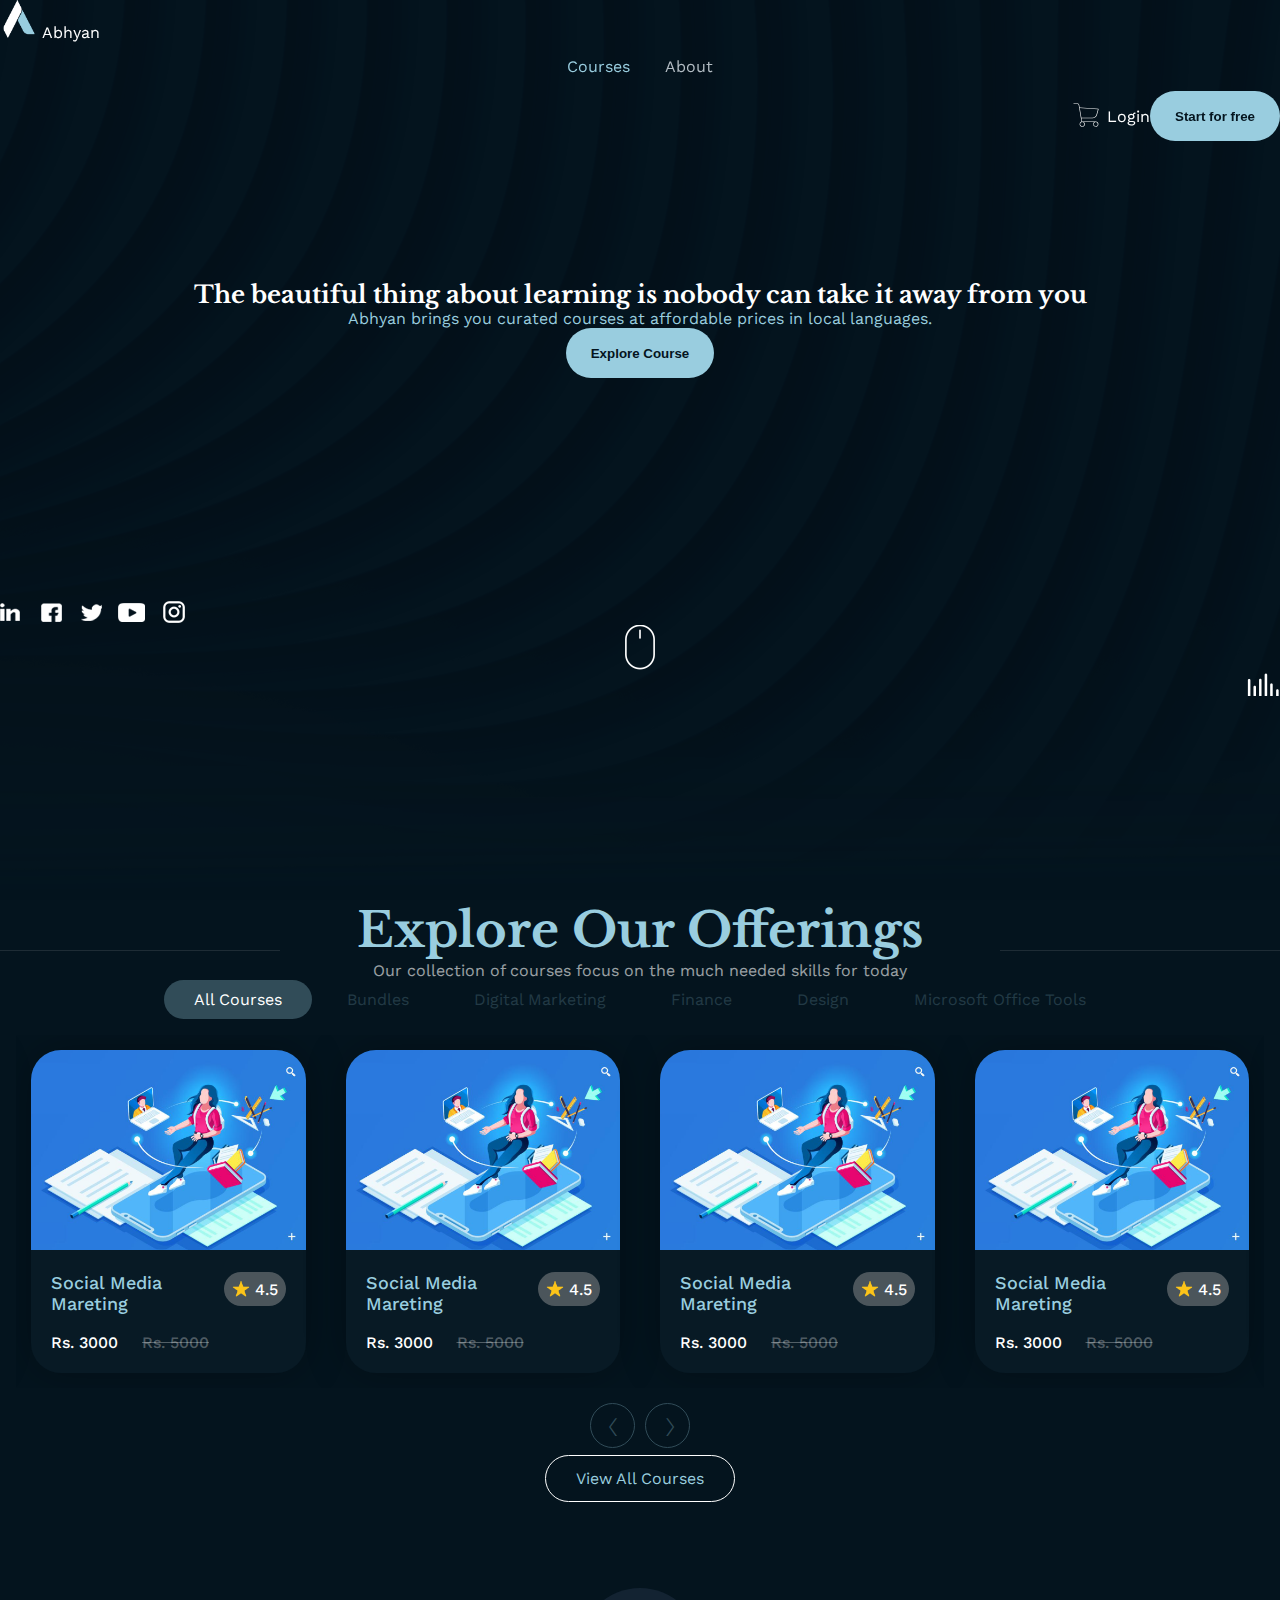
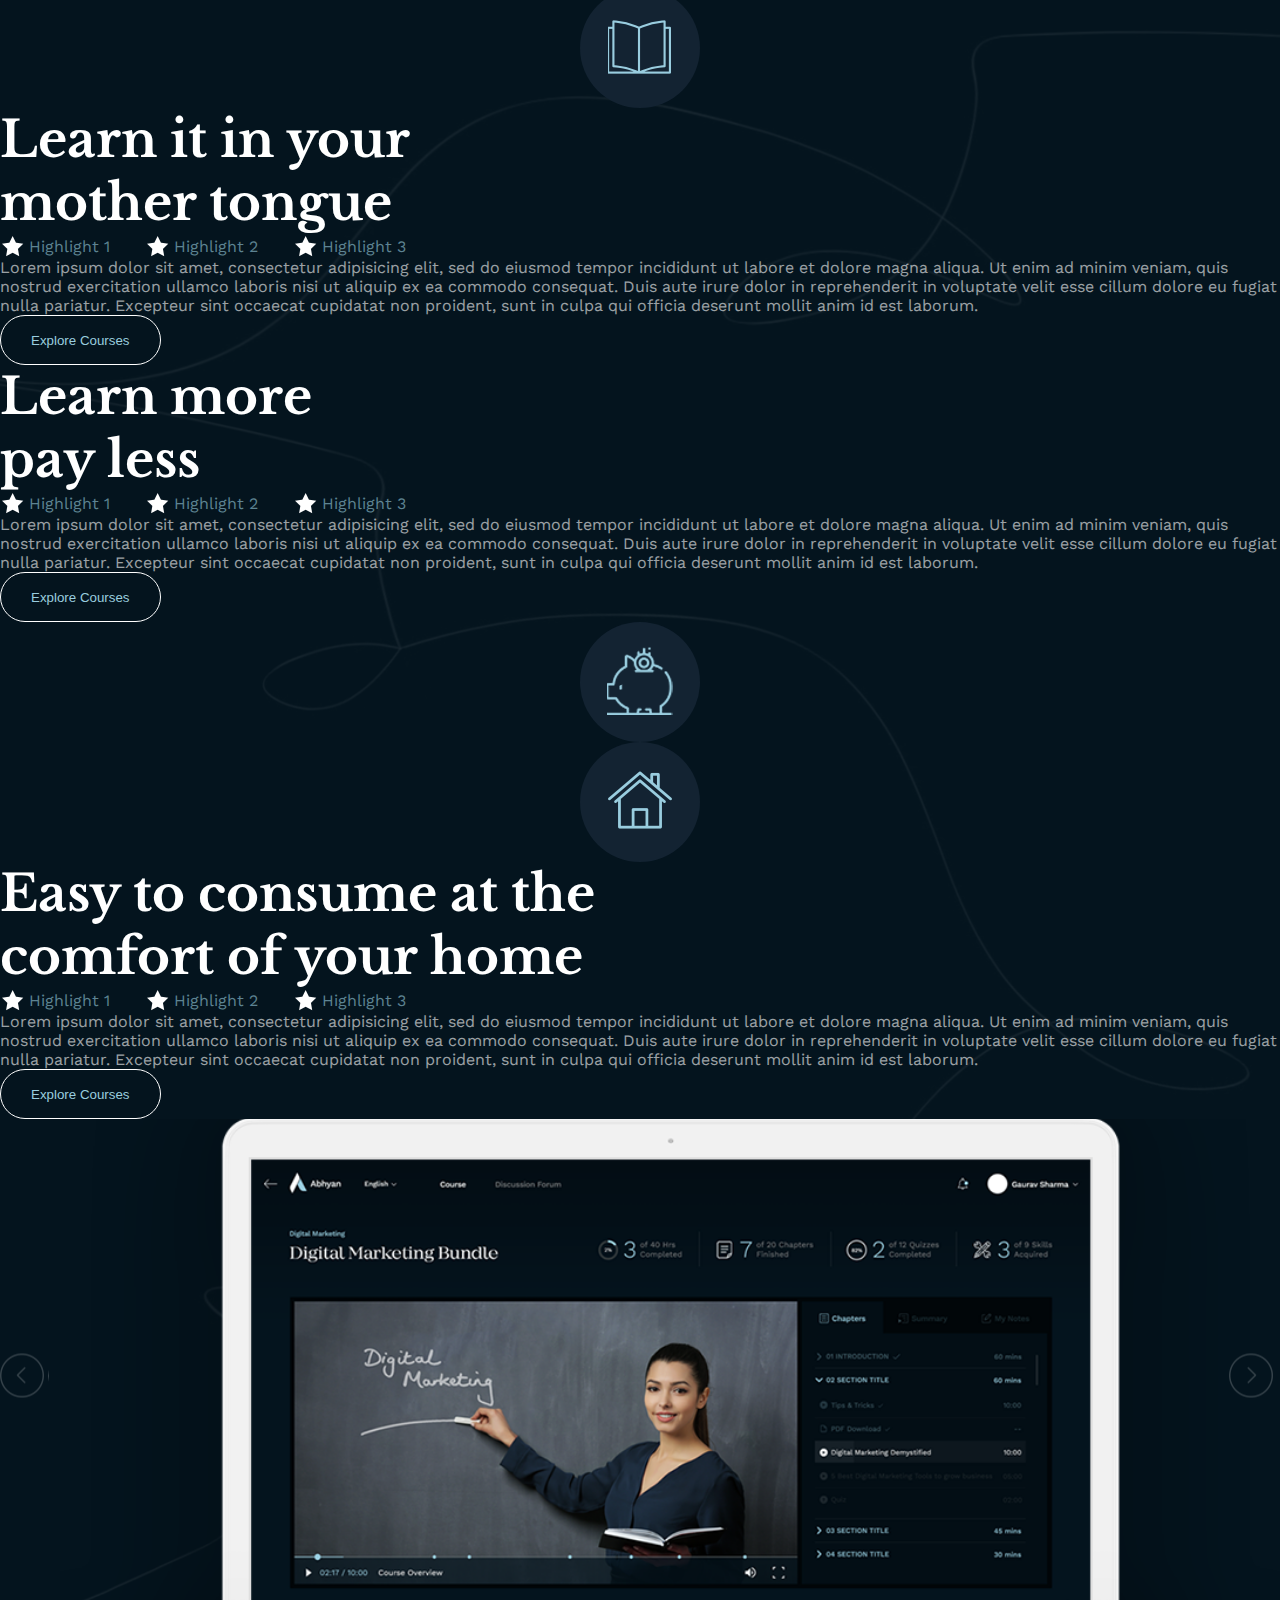
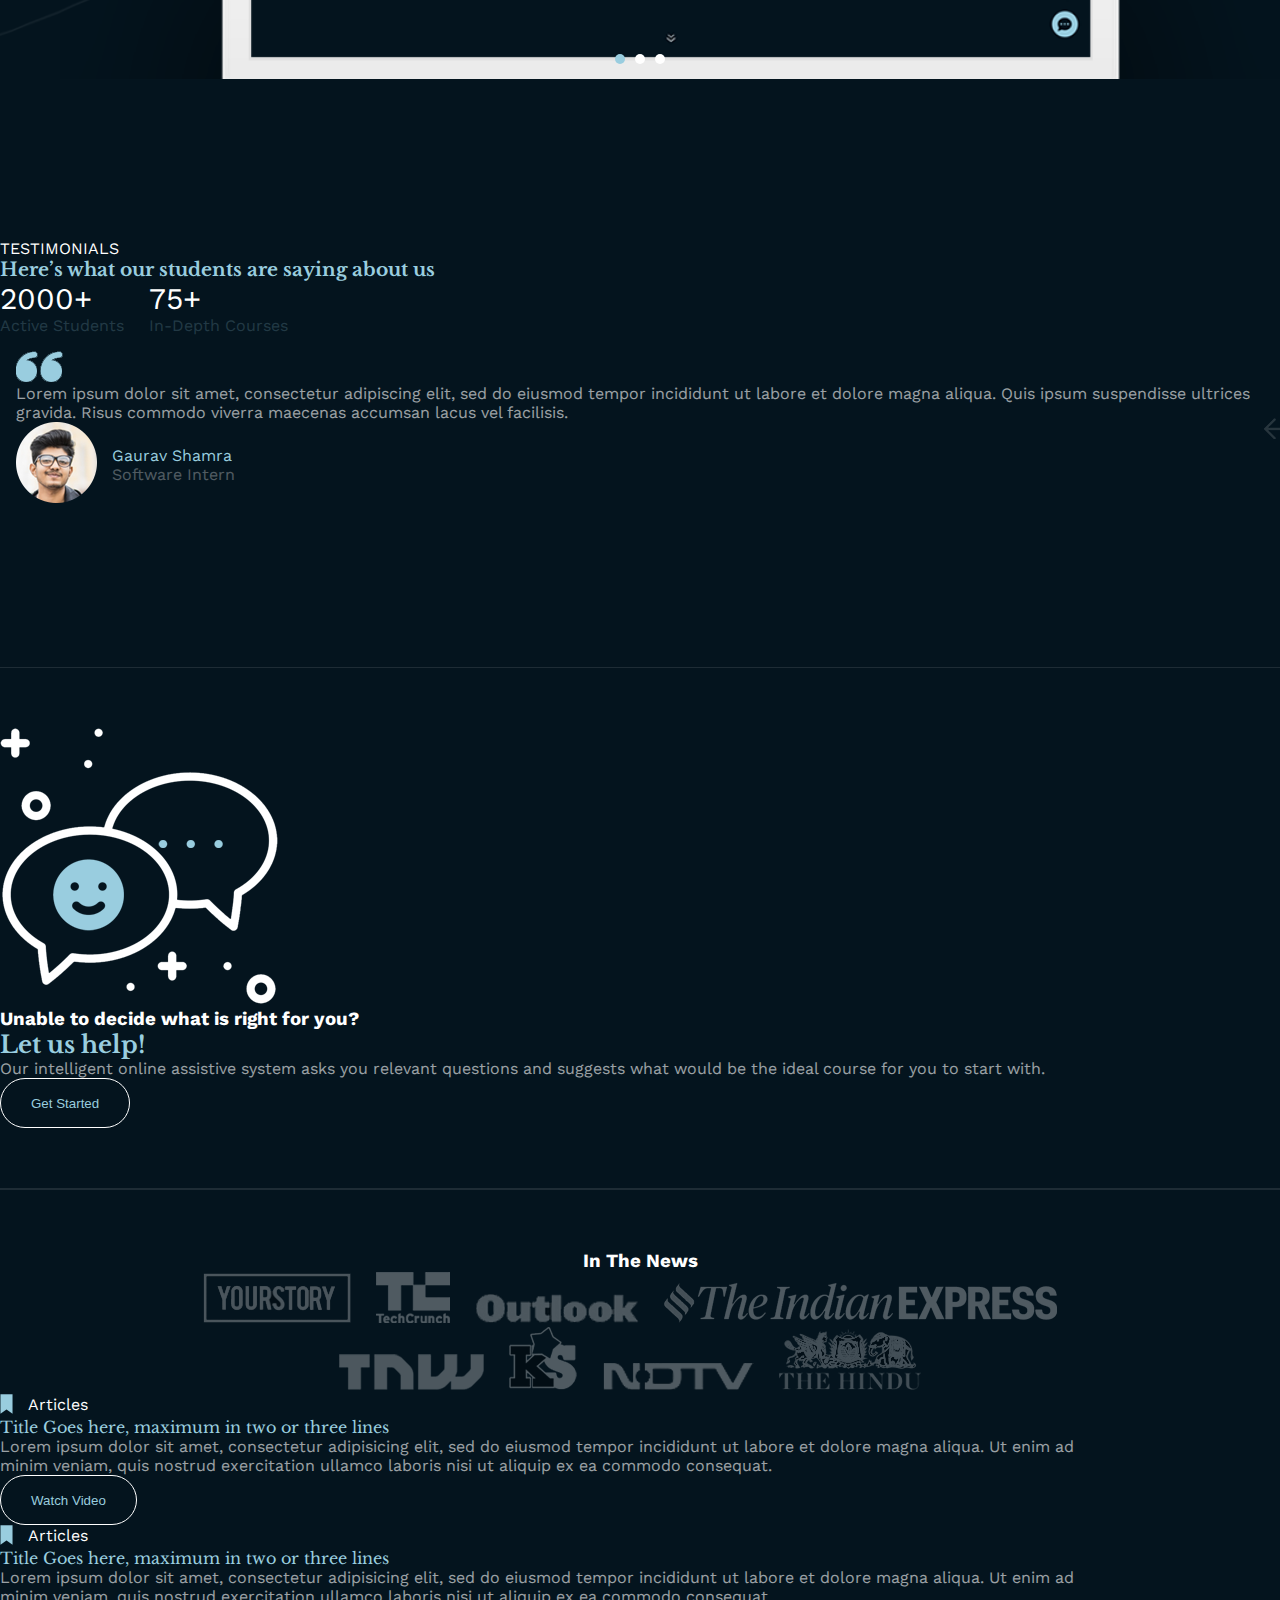
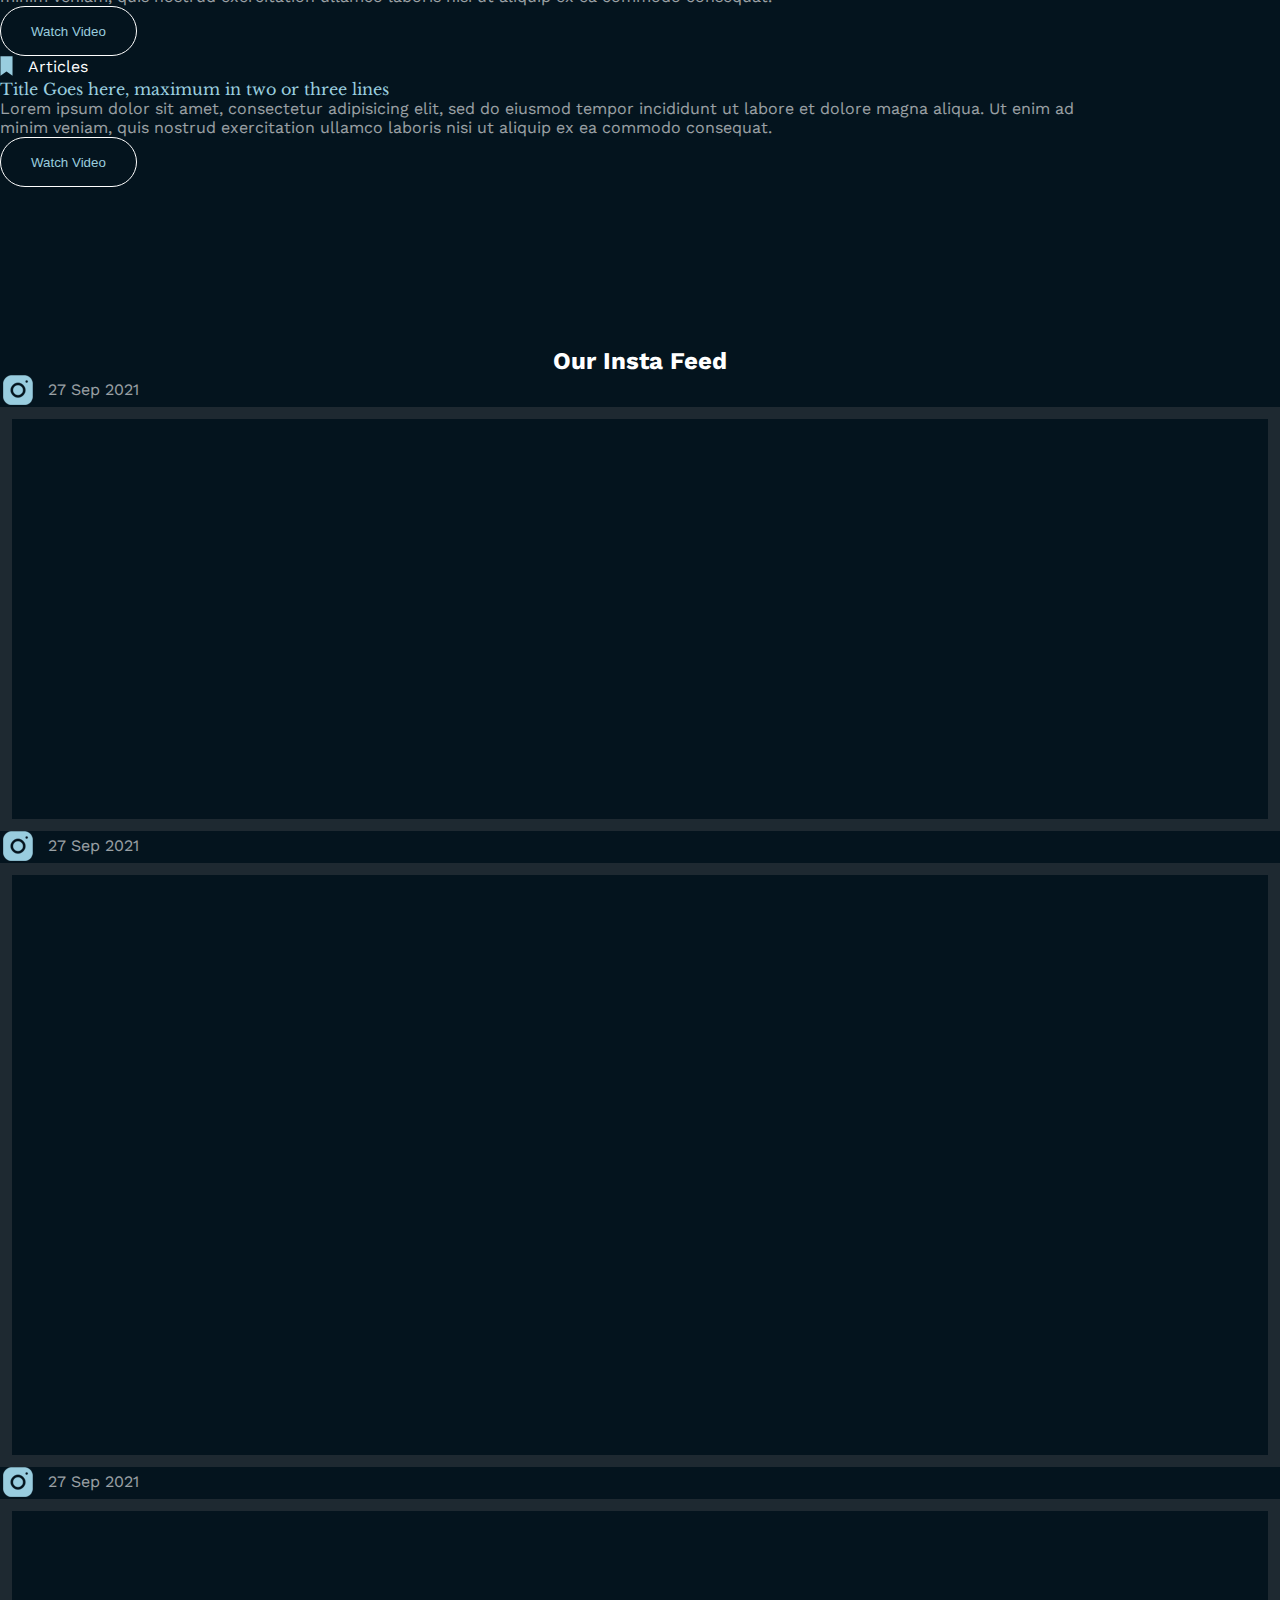
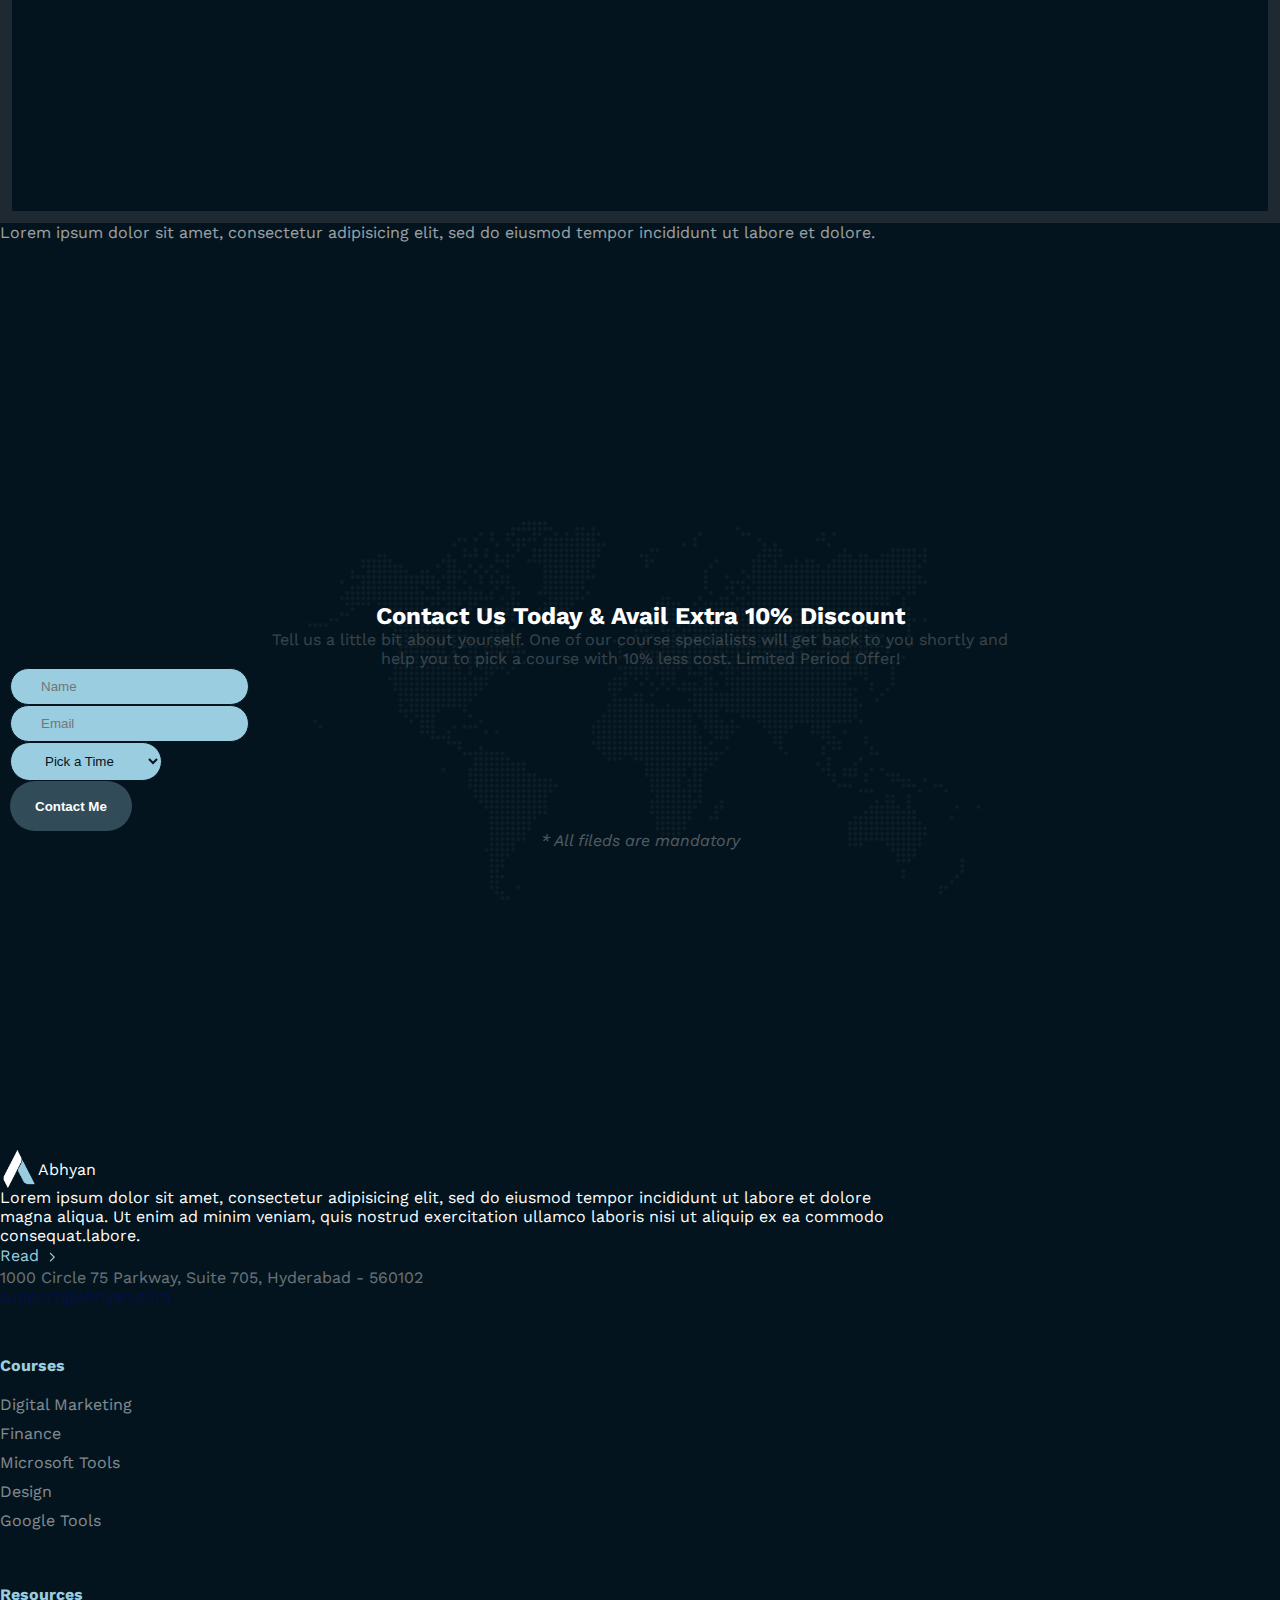
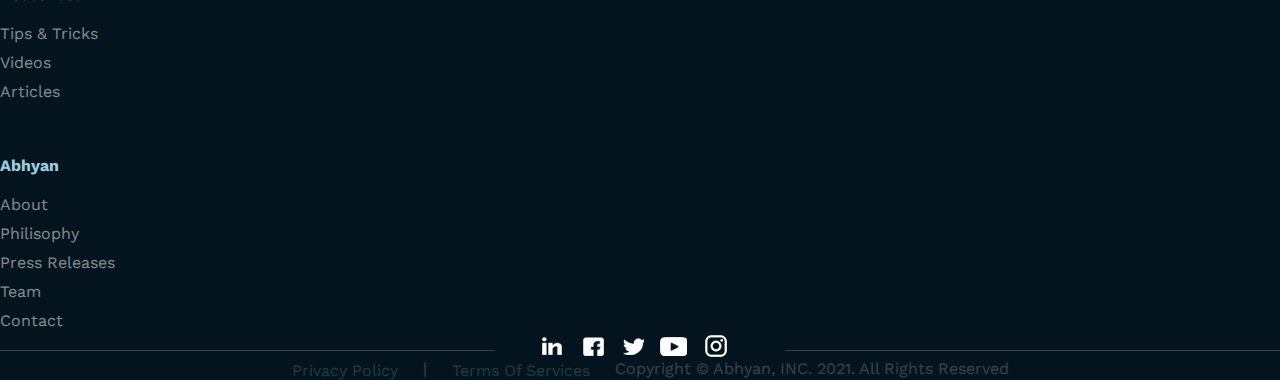
==== commit bc5257ad: "UI fixed" ====
--- a/index.html
+++ b/index.html
@@ -41,31 +41,22 @@
                   viewBox="0 0 24 24" data-testid="MenuIcon">
                   <path d="M3 18h18v-2H3v2zm0-5h18v-2H3v2zm0-7v2h18V6H3z"></path>
                 </svg><span class="MuiTouchRipple-root css-w0pj6f"></span></button>
-              <a class="ab-logo-img" href="index.html"><img src="img/abhyan-logo.png" alt="abhyan"></a>
-              <span class="ab-logo-content fs-5 ">Abhyan</span>
+                <a class="ab-logo-img" href="index.html">
+                  <img src="img/abhyan-logo.png" alt="abhyan">
+                  <span class="ab-logo-content fs-5 ">Abhyan</span>
+              </a>
             </div>
           </div>
         </div>
         <div class="col">
           <ul class="ab-nav" id="_navMenu">
             <li> <a class="active fs-6">Courses</a></li>
-            <li> <a class="">Resources</a></li>
-            <li> <a class="">Blog</a></li>
             <li> <a class="">About</a></li>
-            <li> <a class="">Join as Instructor</a></li>
           </ul>
           <div class="ab-balck-bg-mainmenu" onclick="accountMenuMobile()"></div>
         </div>
         <div class="col-3 ab-text-right ab-m-width">
           <div class="ab-login-st">
-            <button class="MuiButtonBase-root MuiIconButton-root MuiIconButton-sizeMedium css-e94ezn" tabindex="0"
-              type="button">
-              <span class="MuiBadge-root MuiBadge-root css-1rzb3uu">
-                <svg width="27" height="27" viewBox="0 0 100 100" xmlns="http://www.w3.org/2000/svg">
-                  <path d="M10 30a20 20 0 0 1 40 0 20 20 0 0 1 40 0q0 30-40 60-40-30-40-60z" fill="none" stroke="#fff"
-                    stroke-width="3"></path>
-                </svg>
-            </button>
             <button class="ab-card-icon" tabindex="0" type="button" onclick="cardBt()">
               <span class="MuiBadge-root MuiBadge-root css-1rzb3uu">
                 <svg width="30" height="30" viewBox="0 0 512 512" xmlns="http://www.w3.org/2000/svg">
@@ -172,1116 +163,970 @@
           <div id="allCourses" class="tabContent">
             <div class="slider-wrapper">
               <div class="owl-carousel owl-theme">
-
-                <div class="item">
-    
-                  <a href="#" class="slider-box">
-                    <img class="banner-img" src="img/banner.png" alt="">
-    
-                    <div class="box-label">
-                      <div class="head-label">
-                        <h3>Social Media Mareting</h3>
-                        <div class="rating-label">
-                          <img src="img/star.png" alt="star">
-                          <span>4.5</span>
-                        </div>
-                      </div>
-    
-                      <div class="price-label">
-                        <span>Rs. 3000 </span>
-                        <del>Rs. 5000</del>
-                      </div>
-                    </div>
-    
-                  </a>
-                </div>
-    
-                <div class="item">
-                  <a href="#" class="slider-box">
-                    <img class="banner-img" src="img/banner.png" alt="">
-    
-                    <div class="box-label">
-                      <div class="head-label">
-                        <h3>Social Media Mareting</h3>
-                        <div class="rating-label">
-                          <img src="img/star.png" alt="star">
-                          <span>4.5</span>
-                        </div>
-                      </div>
-    
-                      <div class="price-label">
-                        <span>Rs. 3000 </span>
-                        <del>Rs. 5000</del>
-                      </div>
-                    </div>
-    
-                  </a>
-                </div>
-    
-                <div class="item">
-                  <a href="#" class="slider-box">
-                    <img class="banner-img" src="img/banner.png" alt="">
-    
-                    <div class="box-label">
-                      <div class="head-label">
-                        <h3>Social Media Mareting</h3>
-                        <div class="rating-label">
-                          <img src="img/star.png" alt="star">
-                          <span>4.5</span>
-                        </div>
-                      </div>
-    
-                      <div class="price-label">
-                        <span>Rs. 3000 </span>
-                        <del>Rs. 5000</del>
-                      </div>
-                    </div>
-    
-                  </a>
-                </div>
-    
-                <div class="item">
-                  <a href="#" class="slider-box">
-                    <img class="banner-img" src="img/banner.png" alt="">
-    
-                    <div class="box-label">
-                      <div class="head-label">
-                        <h3>Social Media Mareting</h3>
-                        <div class="rating-label">
-                          <img src="img/star.png" alt="star">
-                          <span>4.5</span>
-                        </div>
-                      </div>
-    
-                      <div class="price-label">
-                        <span>Rs. 3000 </span>
-                        <del>Rs. 5000</del>
-                      </div>
-                    </div>
-    
-                  </a>
-                </div>
-    
-                <div class="item">
-                  <a href="#" class="slider-box">
-                    <img class="banner-img" src="img/banner.png" alt="">
-    
-                    <div class="box-label">
-                      <div class="head-label">
-                        <h3>Social Media Mareting</h3>
-                        <div class="rating-label">
-                          <img src="img/star.png" alt="star">
-                          <span>4.5</span>
-                        </div>
-                      </div>
-    
-                      <div class="price-label">
-                        <span>Rs. 3000 </span>
-                        <del>Rs. 5000</del>
-                      </div>
-                    </div>
-    
-                  </a>
-                </div>
-    
-                <div class="item">
-                  <a href="#" class="slider-box">
-                    <img class="banner-img" src="img/banner.png" alt="">
-    
-                    <div class="box-label">
-                      <div class="head-label">
-                        <h3>Social Media Mareting</h3>
-                        <div class="rating-label">
-                          <img src="img/star.png" alt="star">
-                          <span>4.5</span>
-                        </div>
-                      </div>
-    
-                      <div class="price-label">
-                        <span>Rs. 3000 </span>
-                        <del>Rs. 5000</del>
-                      </div>
-                    </div>
-    
-                  </a>
-                </div>
-    
-                <div class="item">
-                  <a href="#" class="slider-box">
-                    <img class="banner-img" src="img/banner.png" alt="">
-    
-                    <div class="box-label">
-                      <div class="head-label">
-                        <h3>Social Media Mareting</h3>
-                        <div class="rating-label">
-                          <img src="img/star.png" alt="star">
-                          <span>4.5</span>
-                        </div>
-                      </div>
-    
-                      <div class="price-label">
-                        <span>Rs. 3000 </span>
-                        <del>Rs. 5000</del>
-                      </div>
-                    </div>
-    
-                  </a>
-                </div>
-    
-                <div class="item">
-                  <a href="#" class="slider-box">
-                    <img class="banner-img" src="img/banner.png" alt="">
-    
-                    <div class="box-label">
-                      <div class="head-label">
-                        <h3>Social Media Mareting</h3>
-                        <div class="rating-label">
-                          <img src="img/star.png" alt="star">
-                          <span>4.5</span>
-                        </div>
-                      </div>
-    
-                      <div class="price-label">
-                        <span>Rs. 3000 </span>
-                        <del>Rs. 5000</del>
-                      </div>
-                    </div>
-    
-                  </a>
-                </div>
-    
-    
-    
+                <div class="item">
+                  <a href="courseListing.html" class="slider-box">
+                    <img class="banner-img" src="img/banner.png" alt="">
+
+                    <div class="box-label">
+                      <div class="head-label">
+                        <h3>Social Media Mareting</h3>
+                        <div class="rating-label">
+                          <img src="img/star.png" alt="star">
+                          <span>4.5</span>
+                        </div>
+                      </div>
+
+                      <div class="price-label">
+                        <span>Rs. 3000 </span>
+                        <del>Rs. 5000</del>
+                      </div>
+                    </div>
+
+                  </a>
+                </div>
+                <div class="item">
+                  <a href="courseListing.html" class="slider-box">
+                    <img class="banner-img" src="img/banner.png" alt="">
+
+                    <div class="box-label">
+                      <div class="head-label">
+                        <h3>Social Media Mareting</h3>
+                        <div class="rating-label">
+                          <img src="img/star.png" alt="star">
+                          <span>4.5</span>
+                        </div>
+                      </div>
+
+                      <div class="price-label">
+                        <span>Rs. 3000 </span>
+                        <del>Rs. 5000</del>
+                      </div>
+                    </div>
+
+                  </a>
+                </div>
+                <div class="item">
+                  <a href="courseListing.html" class="slider-box">
+                    <img class="banner-img" src="img/banner.png" alt="">
+
+                    <div class="box-label">
+                      <div class="head-label">
+                        <h3>Social Media Mareting</h3>
+                        <div class="rating-label">
+                          <img src="img/star.png" alt="star">
+                          <span>4.5</span>
+                        </div>
+                      </div>
+
+                      <div class="price-label">
+                        <span>Rs. 3000 </span>
+                        <del>Rs. 5000</del>
+                      </div>
+                    </div>
+
+                  </a>
+                </div>
+                <div class="item">
+                  <a href="courseListing.html" class="slider-box">
+                    <img class="banner-img" src="img/banner.png" alt="">
+
+                    <div class="box-label">
+                      <div class="head-label">
+                        <h3>Social Media Mareting</h3>
+                        <div class="rating-label">
+                          <img src="img/star.png" alt="star">
+                          <span>4.5</span>
+                        </div>
+                      </div>
+
+                      <div class="price-label">
+                        <span>Rs. 3000 </span>
+                        <del>Rs. 5000</del>
+                      </div>
+                    </div>
+
+                  </a>
+                </div>
+                <div class="item">
+                  <a href="courseListing.html" class="slider-box">
+                    <img class="banner-img" src="img/banner.png" alt="">
+
+                    <div class="box-label">
+                      <div class="head-label">
+                        <h3>Social Media Mareting</h3>
+                        <div class="rating-label">
+                          <img src="img/star.png" alt="star">
+                          <span>4.5</span>
+                        </div>
+                      </div>
+
+                      <div class="price-label">
+                        <span>Rs. 3000 </span>
+                        <del>Rs. 5000</del>
+                      </div>
+                    </div>
+
+                  </a>
+                </div>
+                <div class="item">
+                  <a href="courseListing.html" class="slider-box">
+                    <img class="banner-img" src="img/banner.png" alt="">
+
+                    <div class="box-label">
+                      <div class="head-label">
+                        <h3>Social Media Mareting</h3>
+                        <div class="rating-label">
+                          <img src="img/star.png" alt="star">
+                          <span>4.5</span>
+                        </div>
+                      </div>
+
+                      <div class="price-label">
+                        <span>Rs. 3000 </span>
+                        <del>Rs. 5000</del>
+                      </div>
+                    </div>
+
+                  </a>
+                </div>
+                <div class="item">
+                  <a href="courseListing.html" class="slider-box">
+                    <img class="banner-img" src="img/banner.png" alt="">
+
+                    <div class="box-label">
+                      <div class="head-label">
+                        <h3>Social Media Mareting</h3>
+                        <div class="rating-label">
+                          <img src="img/star.png" alt="star">
+                          <span>4.5</span>
+                        </div>
+                      </div>
+
+                      <div class="price-label">
+                        <span>Rs. 3000 </span>
+                        <del>Rs. 5000</del>
+                      </div>
+                    </div>
+
+                  </a>
+                </div>
+                <div class="item">
+                  <a href="courseListing.html" class="slider-box">
+                    <img class="banner-img" src="img/banner.png" alt="">
+
+                    <div class="box-label">
+                      <div class="head-label">
+                        <h3>Social Media Mareting</h3>
+                        <div class="rating-label">
+                          <img src="img/star.png" alt="star">
+                          <span>4.5</span>
+                        </div>
+                      </div>
+
+                      <div class="price-label">
+                        <span>Rs. 3000 </span>
+                        <del>Rs. 5000</del>
+                      </div>
+                    </div>
+
+                  </a>
+                </div>
               </div>
             </div>
           </div>
           <div id="bundles" class="tabContent">
             <div class="slider-wrapper">
               <div class="owl-carousel owl-theme">
-
-                <div class="item">
-    
-                  <a href="#" class="slider-box">
-                    <img class="banner-img" src="img/banner.png" alt="">
-    
-                    <div class="box-label">
-                      <div class="head-label">
-                        <h3>Social Media Mareting</h3>
-                        <div class="rating-label">
-                          <img src="img/star.png" alt="star">
-                          <span>4.5</span>
-                        </div>
-                      </div>
-    
-                      <div class="price-label">
-                        <span>Rs. 3000 </span>
-                        <del>Rs. 5000</del>
-                      </div>
-                    </div>
-    
-                  </a>
-                </div>
-    
-                <div class="item">
-                  <a href="#" class="slider-box">
-                    <img class="banner-img" src="img/banner.png" alt="">
-    
-                    <div class="box-label">
-                      <div class="head-label">
-                        <h3>Social Media Mareting</h3>
-                        <div class="rating-label">
-                          <img src="img/star.png" alt="star">
-                          <span>4.5</span>
-                        </div>
-                      </div>
-    
-                      <div class="price-label">
-                        <span>Rs. 3000 </span>
-                        <del>Rs. 5000</del>
-                      </div>
-                    </div>
-    
-                  </a>
-                </div>
-    
-                <div class="item">
-                  <a href="#" class="slider-box">
-                    <img class="banner-img" src="img/banner.png" alt="">
-    
-                    <div class="box-label">
-                      <div class="head-label">
-                        <h3>Social Media Mareting</h3>
-                        <div class="rating-label">
-                          <img src="img/star.png" alt="star">
-                          <span>4.5</span>
-                        </div>
-                      </div>
-    
-                      <div class="price-label">
-                        <span>Rs. 3000 </span>
-                        <del>Rs. 5000</del>
-                      </div>
-                    </div>
-    
-                  </a>
-                </div>
-    
-                <div class="item">
-                  <a href="#" class="slider-box">
-                    <img class="banner-img" src="img/banner.png" alt="">
-    
-                    <div class="box-label">
-                      <div class="head-label">
-                        <h3>Social Media Mareting</h3>
-                        <div class="rating-label">
-                          <img src="img/star.png" alt="star">
-                          <span>4.5</span>
-                        </div>
-                      </div>
-    
-                      <div class="price-label">
-                        <span>Rs. 3000 </span>
-                        <del>Rs. 5000</del>
-                      </div>
-                    </div>
-    
-                  </a>
-                </div>
-    
-                <div class="item">
-                  <a href="#" class="slider-box">
-                    <img class="banner-img" src="img/banner.png" alt="">
-    
-                    <div class="box-label">
-                      <div class="head-label">
-                        <h3>Social Media Mareting</h3>
-                        <div class="rating-label">
-                          <img src="img/star.png" alt="star">
-                          <span>4.5</span>
-                        </div>
-                      </div>
-    
-                      <div class="price-label">
-                        <span>Rs. 3000 </span>
-                        <del>Rs. 5000</del>
-                      </div>
-                    </div>
-    
-                  </a>
-                </div>
-    
-                <div class="item">
-                  <a href="#" class="slider-box">
-                    <img class="banner-img" src="img/banner.png" alt="">
-    
-                    <div class="box-label">
-                      <div class="head-label">
-                        <h3>Social Media Mareting</h3>
-                        <div class="rating-label">
-                          <img src="img/star.png" alt="star">
-                          <span>4.5</span>
-                        </div>
-                      </div>
-    
-                      <div class="price-label">
-                        <span>Rs. 3000 </span>
-                        <del>Rs. 5000</del>
-                      </div>
-                    </div>
-    
-                  </a>
-                </div>
-    
-                <div class="item">
-                  <a href="#" class="slider-box">
-                    <img class="banner-img" src="img/banner.png" alt="">
-    
-                    <div class="box-label">
-                      <div class="head-label">
-                        <h3>Social Media Mareting</h3>
-                        <div class="rating-label">
-                          <img src="img/star.png" alt="star">
-                          <span>4.5</span>
-                        </div>
-                      </div>
-    
-                      <div class="price-label">
-                        <span>Rs. 3000 </span>
-                        <del>Rs. 5000</del>
-                      </div>
-                    </div>
-    
-                  </a>
-                </div>
-    
-                <div class="item">
-                  <a href="#" class="slider-box">
-                    <img class="banner-img" src="img/banner.png" alt="">
-    
-                    <div class="box-label">
-                      <div class="head-label">
-                        <h3>Social Media Mareting</h3>
-                        <div class="rating-label">
-                          <img src="img/star.png" alt="star">
-                          <span>4.5</span>
-                        </div>
-                      </div>
-    
-                      <div class="price-label">
-                        <span>Rs. 3000 </span>
-                        <del>Rs. 5000</del>
-                      </div>
-                    </div>
-    
-                  </a>
-                </div>
-    
-    
-    
+                <div class="item">
+                  <a href="courseListing.html" class="slider-box">
+                    <img class="banner-img" src="img/banner.png" alt="">
+
+                    <div class="box-label">
+                      <div class="head-label">
+                        <h3>Social Media Mareting</h3>
+                        <div class="rating-label">
+                          <img src="img/star.png" alt="star">
+                          <span>4.5</span>
+                        </div>
+                      </div>
+
+                      <div class="price-label">
+                        <span>Rs. 3000 </span>
+                        <del>Rs. 5000</del>
+                      </div>
+                    </div>
+
+                  </a>
+                </div>
+                <div class="item">
+                  <a href="courseListing.html" class="slider-box">
+                    <img class="banner-img" src="img/banner.png" alt="">
+
+                    <div class="box-label">
+                      <div class="head-label">
+                        <h3>Social Media Mareting</h3>
+                        <div class="rating-label">
+                          <img src="img/star.png" alt="star">
+                          <span>4.5</span>
+                        </div>
+                      </div>
+
+                      <div class="price-label">
+                        <span>Rs. 3000 </span>
+                        <del>Rs. 5000</del>
+                      </div>
+                    </div>
+
+                  </a>
+                </div>
+                <div class="item">
+                  <a href="courseListing.html" class="slider-box">
+                    <img class="banner-img" src="img/banner.png" alt="">
+                    <div class="box-label">
+                      <div class="head-label">
+                        <h3>Social Media Mareting</h3>
+                        <div class="rating-label">
+                          <img src="img/star.png" alt="star">
+                          <span>4.5</span>
+                        </div>
+                      </div>
+
+                      <div class="price-label">
+                        <span>Rs. 3000 </span>
+                        <del>Rs. 5000</del>
+                      </div>
+                    </div>
+
+                  </a>
+                </div>
+                <div class="item">
+                  <a href="courseListing.html" class="slider-box">
+                    <img class="banner-img" src="img/banner.png" alt="">
+
+                    <div class="box-label">
+                      <div class="head-label">
+                        <h3>Social Media Mareting</h3>
+                        <div class="rating-label">
+                          <img src="img/star.png" alt="star">
+                          <span>4.5</span>
+                        </div>
+                      </div>
+
+                      <div class="price-label">
+                        <span>Rs. 3000 </span>
+                        <del>Rs. 5000</del>
+                      </div>
+                    </div>
+
+                  </a>
+                </div>
+                <div class="item">
+                  <a href="courseListing.html" class="slider-box">
+                    <img class="banner-img" src="img/banner.png" alt="">
+
+                    <div class="box-label">
+                      <div class="head-label">
+                        <h3>Social Media Mareting</h3>
+                        <div class="rating-label">
+                          <img src="img/star.png" alt="star">
+                          <span>4.5</span>
+                        </div>
+                      </div>
+
+                      <div class="price-label">
+                        <span>Rs. 3000 </span>
+                        <del>Rs. 5000</del>
+                      </div>
+                    </div>
+
+                  </a>
+                </div>
+                <div class="item">
+                  <a href="courseListing.html" class="slider-box">
+                    <img class="banner-img" src="img/banner.png" alt="">
+
+                    <div class="box-label">
+                      <div class="head-label">
+                        <h3>Social Media Mareting</h3>
+                        <div class="rating-label">
+                          <img src="img/star.png" alt="star">
+                          <span>4.5</span>
+                        </div>
+                      </div>
+
+                      <div class="price-label">
+                        <span>Rs. 3000 </span>
+                        <del>Rs. 5000</del>
+                      </div>
+                    </div>
+
+                  </a>
+                </div>
+                <div class="item">
+                  <a href="courseListing.html" class="slider-box">
+                    <img class="banner-img" src="img/banner.png" alt="">
+
+                    <div class="box-label">
+                      <div class="head-label">
+                        <h3>Social Media Mareting</h3>
+                        <div class="rating-label">
+                          <img src="img/star.png" alt="star">
+                          <span>4.5</span>
+                        </div>
+                      </div>
+
+                      <div class="price-label">
+                        <span>Rs. 3000 </span>
+                        <del>Rs. 5000</del>
+                      </div>
+                    </div>
+
+                  </a>
+                </div>
+                <div class="item">
+                  <a href="courseListing.html" class="slider-box">
+                    <img class="banner-img" src="img/banner.png" alt="">
+
+                    <div class="box-label">
+                      <div class="head-label">
+                        <h3>Social Media Mareting</h3>
+                        <div class="rating-label">
+                          <img src="img/star.png" alt="star">
+                          <span>4.5</span>
+                        </div>
+                      </div>
+
+                      <div class="price-label">
+                        <span>Rs. 3000 </span>
+                        <del>Rs. 5000</del>
+                      </div>
+                    </div>
+
+                  </a>
+                </div>
               </div>
             </div>
           </div>
           <div id="digitalMarketing" class="tabContent">
             <div class="slider-wrapper">
               <div class="owl-carousel owl-theme">
-
-                <div class="item">
-    
-                  <a href="#" class="slider-box">
-                    <img class="banner-img" src="img/banner.png" alt="">
-    
-                    <div class="box-label">
-                      <div class="head-label">
-                        <h3>Social Media Mareting</h3>
-                        <div class="rating-label">
-                          <img src="img/star.png" alt="star">
-                          <span>4.5</span>
-                        </div>
-                      </div>
-    
-                      <div class="price-label">
-                        <span>Rs. 3000 </span>
-                        <del>Rs. 5000</del>
-                      </div>
-                    </div>
-    
-                  </a>
-                </div>
-    
-                <div class="item">
-                  <a href="#" class="slider-box">
-                    <img class="banner-img" src="img/banner.png" alt="">
-    
-                    <div class="box-label">
-                      <div class="head-label">
-                        <h3>Social Media Mareting</h3>
-                        <div class="rating-label">
-                          <img src="img/star.png" alt="star">
-                          <span>4.5</span>
-                        </div>
-                      </div>
-    
-                      <div class="price-label">
-                        <span>Rs. 3000 </span>
-                        <del>Rs. 5000</del>
-                      </div>
-                    </div>
-    
-                  </a>
-                </div>
-    
-                <div class="item">
-                  <a href="#" class="slider-box">
-                    <img class="banner-img" src="img/banner.png" alt="">
-    
-                    <div class="box-label">
-                      <div class="head-label">
-                        <h3>Social Media Mareting</h3>
-                        <div class="rating-label">
-                          <img src="img/star.png" alt="star">
-                          <span>4.5</span>
-                        </div>
-                      </div>
-    
-                      <div class="price-label">
-                        <span>Rs. 3000 </span>
-                        <del>Rs. 5000</del>
-                      </div>
-                    </div>
-    
-                  </a>
-                </div>
-    
-                <div class="item">
-                  <a href="#" class="slider-box">
-                    <img class="banner-img" src="img/banner.png" alt="">
-    
-                    <div class="box-label">
-                      <div class="head-label">
-                        <h3>Social Media Mareting</h3>
-                        <div class="rating-label">
-                          <img src="img/star.png" alt="star">
-                          <span>4.5</span>
-                        </div>
-                      </div>
-    
-                      <div class="price-label">
-                        <span>Rs. 3000 </span>
-                        <del>Rs. 5000</del>
-                      </div>
-                    </div>
-    
-                  </a>
-                </div>
-    
-                <div class="item">
-                  <a href="#" class="slider-box">
-                    <img class="banner-img" src="img/banner.png" alt="">
-    
-                    <div class="box-label">
-                      <div class="head-label">
-                        <h3>Social Media Mareting</h3>
-                        <div class="rating-label">
-                          <img src="img/star.png" alt="star">
-                          <span>4.5</span>
-                        </div>
-                      </div>
-    
-                      <div class="price-label">
-                        <span>Rs. 3000 </span>
-                        <del>Rs. 5000</del>
-                      </div>
-                    </div>
-    
-                  </a>
-                </div>
-    
-                <div class="item">
-                  <a href="#" class="slider-box">
-                    <img class="banner-img" src="img/banner.png" alt="">
-    
-                    <div class="box-label">
-                      <div class="head-label">
-                        <h3>Social Media Mareting</h3>
-                        <div class="rating-label">
-                          <img src="img/star.png" alt="star">
-                          <span>4.5</span>
-                        </div>
-                      </div>
-    
-                      <div class="price-label">
-                        <span>Rs. 3000 </span>
-                        <del>Rs. 5000</del>
-                      </div>
-                    </div>
-    
-                  </a>
-                </div>
-    
-                <div class="item">
-                  <a href="#" class="slider-box">
-                    <img class="banner-img" src="img/banner.png" alt="">
-    
-                    <div class="box-label">
-                      <div class="head-label">
-                        <h3>Social Media Mareting</h3>
-                        <div class="rating-label">
-                          <img src="img/star.png" alt="star">
-                          <span>4.5</span>
-                        </div>
-                      </div>
-    
-                      <div class="price-label">
-                        <span>Rs. 3000 </span>
-                        <del>Rs. 5000</del>
-                      </div>
-                    </div>
-    
-                  </a>
-                </div>
-    
-                <div class="item">
-                  <a href="#" class="slider-box">
-                    <img class="banner-img" src="img/banner.png" alt="">
-    
-                    <div class="box-label">
-                      <div class="head-label">
-                        <h3>Social Media Mareting</h3>
-                        <div class="rating-label">
-                          <img src="img/star.png" alt="star">
-                          <span>4.5</span>
-                        </div>
-                      </div>
-    
-                      <div class="price-label">
-                        <span>Rs. 3000 </span>
-                        <del>Rs. 5000</del>
-                      </div>
-                    </div>
-    
-                  </a>
-                </div>
-    
-    
-    
+                <div class="item">
+                  <a href="courseListing.html" class="slider-box">
+                    <img class="banner-img" src="img/banner.png" alt="">
+
+                    <div class="box-label">
+                      <div class="head-label">
+                        <h3>Social Media Mareting</h3>
+                        <div class="rating-label">
+                          <img src="img/star.png" alt="star">
+                          <span>4.5</span>
+                        </div>
+                      </div>
+
+                      <div class="price-label">
+                        <span>Rs. 3000 </span>
+                        <del>Rs. 5000</del>
+                      </div>
+                    </div>
+
+                  </a>
+                </div>
+                <div class="item">
+                  <a href="courseListing.html" class="slider-box">
+                    <img class="banner-img" src="img/banner.png" alt="">
+
+                    <div class="box-label">
+                      <div class="head-label">
+                        <h3>Social Media Mareting</h3>
+                        <div class="rating-label">
+                          <img src="img/star.png" alt="star">
+                          <span>4.5</span>
+                        </div>
+                      </div>
+
+                      <div class="price-label">
+                        <span>Rs. 3000 </span>
+                        <del>Rs. 5000</del>
+                      </div>
+                    </div>
+
+                  </a>
+                </div>
+                <div class="item">
+                  <a href="courseListing.html" class="slider-box">
+                    <img class="banner-img" src="img/banner.png" alt="">
+
+                    <div class="box-label">
+                      <div class="head-label">
+                        <h3>Social Media Mareting</h3>
+                        <div class="rating-label">
+                          <img src="img/star.png" alt="star">
+                          <span>4.5</span>
+                        </div>
+                      </div>
+
+                      <div class="price-label">
+                        <span>Rs. 3000 </span>
+                        <del>Rs. 5000</del>
+                      </div>
+                    </div>
+
+                  </a>
+                </div>
+                <div class="item">
+                  <a href="courseListing.html" class="slider-box">
+                    <img class="banner-img" src="img/banner.png" alt="">
+
+                    <div class="box-label">
+                      <div class="head-label">
+                        <h3>Social Media Mareting</h3>
+                        <div class="rating-label">
+                          <img src="img/star.png" alt="star">
+                          <span>4.5</span>
+                        </div>
+                      </div>
+
+                      <div class="price-label">
+                        <span>Rs. 3000 </span>
+                        <del>Rs. 5000</del>
+                      </div>
+                    </div>
+
+                  </a>
+                </div>
+                <div class="item">
+                  <a href="courseListing.html" class="slider-box">
+                    <img class="banner-img" src="img/banner.png" alt="">
+                    <div class="box-label">
+                      <div class="head-label">
+                        <h3>Social Media Mareting</h3>
+                        <div class="rating-label">
+                          <img src="img/star.png" alt="star">
+                          <span>4.5</span>
+                        </div>
+                      </div>
+                      <div class="price-label">
+                        <span>Rs. 3000 </span>
+                        <del>Rs. 5000</del>
+                      </div>
+                    </div>
+                  </a>
+                </div>
+                <div class="item">
+                  <a href="courseListing.html" class="slider-box">
+                    <img class="banner-img" src="img/banner.png" alt="">
+
+                    <div class="box-label">
+                      <div class="head-label">
+                        <h3>Social Media Mareting</h3>
+                        <div class="rating-label">
+                          <img src="img/star.png" alt="star">
+                          <span>4.5</span>
+                        </div>
+                      </div>
+
+                      <div class="price-label">
+                        <span>Rs. 3000 </span>
+                        <del>Rs. 5000</del>
+                      </div>
+                    </div>
+
+                  </a>
+                </div>
+                <div class="item">
+                  <a href="courseListing.html" class="slider-box">
+                    <img class="banner-img" src="img/banner.png" alt="">
+
+                    <div class="box-label">
+                      <div class="head-label">
+                        <h3>Social Media Mareting</h3>
+                        <div class="rating-label">
+                          <img src="img/star.png" alt="star">
+                          <span>4.5</span>
+                        </div>
+                      </div>
+
+                      <div class="price-label">
+                        <span>Rs. 3000 </span>
+                        <del>Rs. 5000</del>
+                      </div>
+                    </div>
+
+                  </a>
+                </div>
+                <div class="item">
+                  <a href="courseListing.html" class="slider-box">
+                    <img class="banner-img" src="img/banner.png" alt="">
+
+                    <div class="box-label">
+                      <div class="head-label">
+                        <h3>Social Media Mareting</h3>
+                        <div class="rating-label">
+                          <img src="img/star.png" alt="star">
+                          <span>4.5</span>
+                        </div>
+                      </div>
+
+                      <div class="price-label">
+                        <span>Rs. 3000 </span>
+                        <del>Rs. 5000</del>
+                      </div>
+                    </div>
+
+                  </a>
+                </div>
               </div>
             </div>
           </div>
           <div id="finance" class="tabContent">
             <div class="slider-wrapper">
               <div class="owl-carousel owl-theme">
-
-                <div class="item">
-    
-                  <a href="#" class="slider-box">
-                    <img class="banner-img" src="img/banner.png" alt="">
-    
-                    <div class="box-label">
-                      <div class="head-label">
-                        <h3>Social Media Mareting</h3>
-                        <div class="rating-label">
-                          <img src="img/star.png" alt="star">
-                          <span>4.5</span>
-                        </div>
-                      </div>
-    
-                      <div class="price-label">
-                        <span>Rs. 3000 </span>
-                        <del>Rs. 5000</del>
-                      </div>
-                    </div>
-    
-                  </a>
-                </div>
-    
-                <div class="item">
-                  <a href="#" class="slider-box">
-                    <img class="banner-img" src="img/banner.png" alt="">
-    
-                    <div class="box-label">
-                      <div class="head-label">
-                        <h3>Social Media Mareting</h3>
-                        <div class="rating-label">
-                          <img src="img/star.png" alt="star">
-                          <span>4.5</span>
-                        </div>
-                      </div>
-    
-                      <div class="price-label">
-                        <span>Rs. 3000 </span>
-                        <del>Rs. 5000</del>
-                      </div>
-                    </div>
-    
-                  </a>
-                </div>
-    
-                <div class="item">
-                  <a href="#" class="slider-box">
-                    <img class="banner-img" src="img/banner.png" alt="">
-    
-                    <div class="box-label">
-                      <div class="head-label">
-                        <h3>Social Media Mareting</h3>
-                        <div class="rating-label">
-                          <img src="img/star.png" alt="star">
-                          <span>4.5</span>
-                        </div>
-                      </div>
-    
-                      <div class="price-label">
-                        <span>Rs. 3000 </span>
-                        <del>Rs. 5000</del>
-                      </div>
-                    </div>
-    
-                  </a>
-                </div>
-    
-                <div class="item">
-                  <a href="#" class="slider-box">
-                    <img class="banner-img" src="img/banner.png" alt="">
-    
-                    <div class="box-label">
-                      <div class="head-label">
-                        <h3>Social Media Mareting</h3>
-                        <div class="rating-label">
-                          <img src="img/star.png" alt="star">
-                          <span>4.5</span>
-                        </div>
-                      </div>
-    
-                      <div class="price-label">
-                        <span>Rs. 3000 </span>
-                        <del>Rs. 5000</del>
-                      </div>
-                    </div>
-    
-                  </a>
-                </div>
-    
-                <div class="item">
-                  <a href="#" class="slider-box">
-                    <img class="banner-img" src="img/banner.png" alt="">
-    
-                    <div class="box-label">
-                      <div class="head-label">
-                        <h3>Social Media Mareting</h3>
-                        <div class="rating-label">
-                          <img src="img/star.png" alt="star">
-                          <span>4.5</span>
-                        </div>
-                      </div>
-    
-                      <div class="price-label">
-                        <span>Rs. 3000 </span>
-                        <del>Rs. 5000</del>
-                      </div>
-                    </div>
-    
-                  </a>
-                </div>
-    
-                <div class="item">
-                  <a href="#" class="slider-box">
-                    <img class="banner-img" src="img/banner.png" alt="">
-    
-                    <div class="box-label">
-                      <div class="head-label">
-                        <h3>Social Media Mareting</h3>
-                        <div class="rating-label">
-                          <img src="img/star.png" alt="star">
-                          <span>4.5</span>
-                        </div>
-                      </div>
-    
-                      <div class="price-label">
-                        <span>Rs. 3000 </span>
-                        <del>Rs. 5000</del>
-                      </div>
-                    </div>
-    
-                  </a>
-                </div>
-    
-                <div class="item">
-                  <a href="#" class="slider-box">
-                    <img class="banner-img" src="img/banner.png" alt="">
-    
-                    <div class="box-label">
-                      <div class="head-label">
-                        <h3>Social Media Mareting</h3>
-                        <div class="rating-label">
-                          <img src="img/star.png" alt="star">
-                          <span>4.5</span>
-                        </div>
-                      </div>
-    
-                      <div class="price-label">
-                        <span>Rs. 3000 </span>
-                        <del>Rs. 5000</del>
-                      </div>
-                    </div>
-    
-                  </a>
-                </div>
-    
-                <div class="item">
-                  <a href="#" class="slider-box">
-                    <img class="banner-img" src="img/banner.png" alt="">
-    
-                    <div class="box-label">
-                      <div class="head-label">
-                        <h3>Social Media Mareting</h3>
-                        <div class="rating-label">
-                          <img src="img/star.png" alt="star">
-                          <span>4.5</span>
-                        </div>
-                      </div>
-    
-                      <div class="price-label">
-                        <span>Rs. 3000 </span>
-                        <del>Rs. 5000</del>
-                      </div>
-                    </div>
-    
-                  </a>
-                </div>
-    
-    
-    
+                <div class="item">
+                  <a href="courseListing.html" class="slider-box">
+                    <img class="banner-img" src="img/banner.png" alt="">
+                    <div class="box-label">
+                      <div class="head-label">
+                        <h3>Social Media Mareting</h3>
+                        <div class="rating-label">
+                          <img src="img/star.png" alt="star">
+                          <span>4.5</span>
+                        </div>
+                      </div>
+                      <div class="price-label">
+                        <span>Rs. 3000 </span>
+                        <del>Rs. 5000</del>
+                      </div>
+                    </div>
+                  </a>
+                </div>
+                <div class="item">
+                  <a href="courseListing.html" class="slider-box">
+                    <img class="banner-img" src="img/banner.png" alt="">
+                    <div class="box-label">
+                      <div class="head-label">
+                        <h3>Social Media Mareting</h3>
+                        <div class="rating-label">
+                          <img src="img/star.png" alt="star">
+                          <span>4.5</span>
+                        </div>
+                      </div>
+                      <div class="price-label">
+                        <span>Rs. 3000 </span>
+                        <del>Rs. 5000</del>
+                      </div>
+                    </div>
+                  </a>
+                </div>
+                <div class="item">
+                  <a href="courseListing.html" class="slider-box">
+                    <img class="banner-img" src="img/banner.png" alt="">
+                    <div class="box-label">
+                      <div class="head-label">
+                        <h3>Social Media Mareting</h3>
+                        <div class="rating-label">
+                          <img src="img/star.png" alt="star">
+                          <span>4.5</span>
+                        </div>
+                      </div>
+                      <div class="price-label">
+                        <span>Rs. 3000 </span>
+                        <del>Rs. 5000</del>
+                      </div>
+                    </div>
+                  </a>
+                </div>
+                <div class="item">
+                  <a href="courseListing.html" class="slider-box">
+                    <img class="banner-img" src="img/banner.png" alt="">
+                    <div class="box-label">
+                      <div class="head-label">
+                        <h3>Social Media Mareting</h3>
+                        <div class="rating-label">
+                          <img src="img/star.png" alt="star">
+                          <span>4.5</span>
+                        </div>
+                      </div>
+                      <div class="price-label">
+                        <span>Rs. 3000 </span>
+                        <del>Rs. 5000</del>
+                      </div>
+                    </div>
+                  </a>
+                </div>
+                <div class="item">
+                  <a href="courseListing.html" class="slider-box">
+                    <img class="banner-img" src="img/banner.png" alt="">
+                    <div class="box-label">
+                      <div class="head-label">
+                        <h3>Social Media Mareting</h3>
+                        <div class="rating-label">
+                          <img src="img/star.png" alt="star">
+                          <span>4.5</span>
+                        </div>
+                      </div>
+                      <div class="price-label">
+                        <span>Rs. 3000 </span>
+                        <del>Rs. 5000</del>
+                      </div>
+                    </div>
+                  </a>
+                </div>
+                <div class="item">
+                  <a href="courseListing.html" class="slider-box">
+                    <img class="banner-img" src="img/banner.png" alt="">
+                    <div class="box-label">
+                      <div class="head-label">
+                        <h3>Social Media Mareting</h3>
+                        <div class="rating-label">
+                          <img src="img/star.png" alt="star">
+                          <span>4.5</span>
+                        </div>
+                      </div>
+                      <div class="price-label">
+                        <span>Rs. 3000 </span>
+                        <del>Rs. 5000</del>
+                      </div>
+                    </div>
+                  </a>
+                </div>
+                <div class="item">
+                  <a href="courseListing.html" class="slider-box">
+                    <img class="banner-img" src="img/banner.png" alt="">
+                    <div class="box-label">
+                      <div class="head-label">
+                        <h3>Social Media Mareting</h3>
+                        <div class="rating-label">
+                          <img src="img/star.png" alt="star">
+                          <span>4.5</span>
+                        </div>
+                      </div>
+                      <div class="price-label">
+                        <span>Rs. 3000 </span>
+                        <del>Rs. 5000</del>
+                      </div>
+                    </div>
+                  </a>
+                </div>
+                <div class="item">
+                  <a href="courseListing.html" class="slider-box">
+                    <img class="banner-img" src="img/banner.png" alt="">
+                    <div class="box-label">
+                      <div class="head-label">
+                        <h3>Social Media Mareting</h3>
+                        <div class="rating-label">
+                          <img src="img/star.png" alt="star">
+                          <span>4.5</span>
+                        </div>
+                      </div>
+                      <div class="price-label">
+                        <span>Rs. 3000 </span>
+                        <del>Rs. 5000</del>
+                      </div>
+                    </div>
+                  </a>
+                </div>
               </div>
             </div>
           </div>
           <div id="design" class="tabContent">
             <div class="slider-wrapper">
               <div class="owl-carousel owl-theme">
-
-                <div class="item">
-    
-                  <a href="#" class="slider-box">
-                    <img class="banner-img" src="img/banner.png" alt="">
-    
-                    <div class="box-label">
-                      <div class="head-label">
-                        <h3>Social Media Mareting</h3>
-                        <div class="rating-label">
-                          <img src="img/star.png" alt="star">
-                          <span>4.5</span>
-                        </div>
-                      </div>
-    
-                      <div class="price-label">
-                        <span>Rs. 3000 </span>
-                        <del>Rs. 5000</del>
-                      </div>
-                    </div>
-    
-                  </a>
-                </div>
-    
-                <div class="item">
-                  <a href="#" class="slider-box">
-                    <img class="banner-img" src="img/banner.png" alt="">
-    
-                    <div class="box-label">
-                      <div class="head-label">
-                        <h3>Social Media Mareting</h3>
-                        <div class="rating-label">
-                          <img src="img/star.png" alt="star">
-                          <span>4.5</span>
-                        </div>
-                      </div>
-    
-                      <div class="price-label">
-                        <span>Rs. 3000 </span>
-                        <del>Rs. 5000</del>
-                      </div>
-                    </div>
-    
-                  </a>
-                </div>
-    
-                <div class="item">
-                  <a href="#" class="slider-box">
-                    <img class="banner-img" src="img/banner.png" alt="">
-    
-                    <div class="box-label">
-                      <div class="head-label">
-                        <h3>Social Media Mareting</h3>
-                        <div class="rating-label">
-                          <img src="img/star.png" alt="star">
-                          <span>4.5</span>
-                        </div>
-                      </div>
-    
-                      <div class="price-label">
-                        <span>Rs. 3000 </span>
-                        <del>Rs. 5000</del>
-                      </div>
-                    </div>
-    
-                  </a>
-                </div>
-    
-                <div class="item">
-                  <a href="#" class="slider-box">
-                    <img class="banner-img" src="img/banner.png" alt="">
-    
-                    <div class="box-label">
-                      <div class="head-label">
-                        <h3>Social Media Mareting</h3>
-                        <div class="rating-label">
-                          <img src="img/star.png" alt="star">
-                          <span>4.5</span>
-                        </div>
-                      </div>
-    
-                      <div class="price-label">
-                        <span>Rs. 3000 </span>
-                        <del>Rs. 5000</del>
-                      </div>
-                    </div>
-    
-                  </a>
-                </div>
-    
-                <div class="item">
-                  <a href="#" class="slider-box">
-                    <img class="banner-img" src="img/banner.png" alt="">
-    
-                    <div class="box-label">
-                      <div class="head-label">
-                        <h3>Social Media Mareting</h3>
-                        <div class="rating-label">
-                          <img src="img/star.png" alt="star">
-                          <span>4.5</span>
-                        </div>
-                      </div>
-    
-                      <div class="price-label">
-                        <span>Rs. 3000 </span>
-                        <del>Rs. 5000</del>
-                      </div>
-                    </div>
-    
-                  </a>
-                </div>
-    
-                <div class="item">
-                  <a href="#" class="slider-box">
-                    <img class="banner-img" src="img/banner.png" alt="">
-    
-                    <div class="box-label">
-                      <div class="head-label">
-                        <h3>Social Media Mareting</h3>
-                        <div class="rating-label">
-                          <img src="img/star.png" alt="star">
-                          <span>4.5</span>
-                        </div>
-                      </div>
-    
-                      <div class="price-label">
-                        <span>Rs. 3000 </span>
-                        <del>Rs. 5000</del>
-                      </div>
-                    </div>
-    
-                  </a>
-                </div>
-    
-                <div class="item">
-                  <a href="#" class="slider-box">
-                    <img class="banner-img" src="img/banner.png" alt="">
-    
-                    <div class="box-label">
-                      <div class="head-label">
-                        <h3>Social Media Mareting</h3>
-                        <div class="rating-label">
-                          <img src="img/star.png" alt="star">
-                          <span>4.5</span>
-                        </div>
-                      </div>
-    
-                      <div class="price-label">
-                        <span>Rs. 3000 </span>
-                        <del>Rs. 5000</del>
-                      </div>
-                    </div>
-    
-                  </a>
-                </div>
-    
-                <div class="item">
-                  <a href="#" class="slider-box">
-                    <img class="banner-img" src="img/banner.png" alt="">
-    
-                    <div class="box-label">
-                      <div class="head-label">
-                        <h3>Social Media Mareting</h3>
-                        <div class="rating-label">
-                          <img src="img/star.png" alt="star">
-                          <span>4.5</span>
-                        </div>
-                      </div>
-    
-                      <div class="price-label">
-                        <span>Rs. 3000 </span>
-                        <del>Rs. 5000</del>
-                      </div>
-                    </div>
-    
-                  </a>
-                </div>
-    
-    
-    
+                <div class="item">
+                  <a href="courseListing.html" class="slider-box">
+                    <img class="banner-img" src="img/banner.png" alt="">
+                    <div class="box-label">
+                      <div class="head-label">
+                        <h3>Social Media Mareting</h3>
+                        <div class="rating-label">
+                          <img src="img/star.png" alt="star">
+                          <span>4.5</span>
+                        </div>
+                      </div>
+                      <div class="price-label">
+                        <span>Rs. 3000 </span>
+                        <del>Rs. 5000</del>
+                      </div>
+                    </div>
+                  </a>
+                </div>
+                <div class="item">
+                  <a href="courseListing.html" class="slider-box">
+                    <img class="banner-img" src="img/banner.png" alt="">
+                    <div class="box-label">
+                      <div class="head-label">
+                        <h3>Social Media Mareting</h3>
+                        <div class="rating-label">
+                          <img src="img/star.png" alt="star">
+                          <span>4.5</span>
+                        </div>
+                      </div>
+                      <div class="price-label">
+                        <span>Rs. 3000 </span>
+                        <del>Rs. 5000</del>
+                      </div>
+                    </div>
+                  </a>
+                </div>
+                <div class="item">
+                  <a href="courseListing.html" class="slider-box">
+                    <img class="banner-img" src="img/banner.png" alt="">
+                    <div class="box-label">
+                      <div class="head-label">
+                        <h3>Social Media Mareting</h3>
+                        <div class="rating-label">
+                          <img src="img/star.png" alt="star">
+                          <span>4.5</span>
+                        </div>
+                      </div>
+                      <div class="price-label">
+                        <span>Rs. 3000 </span>
+                        <del>Rs. 5000</del>
+                      </div>
+                    </div>
+                  </a>
+                </div>
+                <div class="item">
+                  <a href="courseListing.html" class="slider-box">
+                    <img class="banner-img" src="img/banner.png" alt="">
+                    <div class="box-label">
+                      <div class="head-label">
+                        <h3>Social Media Mareting</h3>
+                        <div class="rating-label">
+                          <img src="img/star.png" alt="star">
+                          <span>4.5</span>
+                        </div>
+                      </div>
+                      <div class="price-label">
+                        <span>Rs. 3000 </span>
+                        <del>Rs. 5000</del>
+                      </div>
+                    </div>
+                  </a>
+                </div>
+                <div class="item">
+                  <a href="courseListing.html" class="slider-box">
+                    <img class="banner-img" src="img/banner.png" alt="">
+                    <div class="box-label">
+                      <div class="head-label">
+                        <h3>Social Media Mareting</h3>
+                        <div class="rating-label">
+                          <img src="img/star.png" alt="star">
+                          <span>4.5</span>
+                        </div>
+                      </div>
+                      <div class="price-label">
+                        <span>Rs. 3000 </span>
+                        <del>Rs. 5000</del>
+                      </div>
+                    </div>
+                  </a>
+                </div>
+                <div class="item">
+                  <a href="courseListing.html" class="slider-box">
+                    <img class="banner-img" src="img/banner.png" alt="">
+                    <div class="box-label">
+                      <div class="head-label">
+                        <h3>Social Media Mareting</h3>
+                        <div class="rating-label">
+                          <img src="img/star.png" alt="star">
+                          <span>4.5</span>
+                        </div>
+                      </div>
+                      <div class="price-label">
+                        <span>Rs. 3000 </span>
+                        <del>Rs. 5000</del>
+                      </div>
+                    </div>
+                  </a>
+                </div>
+
+                <div class="item">
+                  <a href="courseListing.html" class="slider-box">
+                    <img class="banner-img" src="img/banner.png" alt="">
+                    <div class="box-label">
+                      <div class="head-label">
+                        <h3>Social Media Mareting</h3>
+                        <div class="rating-label">
+                          <img src="img/star.png" alt="star">
+                          <span>4.5</span>
+                        </div>
+                      </div>
+                      <div class="price-label">
+                        <span>Rs. 3000 </span>
+                        <del>Rs. 5000</del>
+                      </div>
+                    </div>
+                  </a>
+                </div>
+
+                <div class="item">
+                  <a href="courseListing.html" class="slider-box">
+                    <img class="banner-img" src="img/banner.png" alt="">
+                    <div class="box-label">
+                      <div class="head-label">
+                        <h3>Social Media Mareting</h3>
+                        <div class="rating-label">
+                          <img src="img/star.png" alt="star">
+                          <span>4.5</span>
+                        </div>
+                      </div>
+                      <div class="price-label">
+                        <span>Rs. 3000 </span>
+                        <del>Rs. 5000</del>
+                      </div>
+                    </div>
+                  </a>
+                </div>
               </div>
             </div>
           </div>
           <div id="microsoftOffice" class="tabContent">
             <div class="slider-wrapper">
               <div class="owl-carousel owl-theme">
-
-                <div class="item">
-    
-                  <a href="#" class="slider-box">
-                    <img class="banner-img" src="img/banner.png" alt="">
-    
-                    <div class="box-label">
-                      <div class="head-label">
-                        <h3>Social Media Mareting</h3>
-                        <div class="rating-label">
-                          <img src="img/star.png" alt="star">
-                          <span>4.5</span>
-                        </div>
-                      </div>
-    
-                      <div class="price-label">
-                        <span>Rs. 3000 </span>
-                        <del>Rs. 5000</del>
-                      </div>
-                    </div>
-    
-                  </a>
-                </div>
-    
-                <div class="item">
-                  <a href="#" class="slider-box">
-                    <img class="banner-img" src="img/banner.png" alt="">
-    
-                    <div class="box-label">
-                      <div class="head-label">
-                        <h3>Social Media Mareting</h3>
-                        <div class="rating-label">
-                          <img src="img/star.png" alt="star">
-                          <span>4.5</span>
-                        </div>
-                      </div>
-    
-                      <div class="price-label">
-                        <span>Rs. 3000 </span>
-                        <del>Rs. 5000</del>
-                      </div>
-                    </div>
-    
-                  </a>
-                </div>
-    
-                <div class="item">
-                  <a href="#" class="slider-box">
-                    <img class="banner-img" src="img/banner.png" alt="">
-    
-                    <div class="box-label">
-                      <div class="head-label">
-                        <h3>Social Media Mareting</h3>
-                        <div class="rating-label">
-                          <img src="img/star.png" alt="star">
-                          <span>4.5</span>
-                        </div>
-                      </div>
-    
-                      <div class="price-label">
-                        <span>Rs. 3000 </span>
-                        <del>Rs. 5000</del>
-                      </div>
-                    </div>
-    
-                  </a>
-                </div>
-    
-                <div class="item">
-                  <a href="#" class="slider-box">
-                    <img class="banner-img" src="img/banner.png" alt="">
-    
-                    <div class="box-label">
-                      <div class="head-label">
-                        <h3>Social Media Mareting</h3>
-                        <div class="rating-label">
-                          <img src="img/star.png" alt="star">
-                          <span>4.5</span>
-                        </div>
-                      </div>
-    
-                      <div class="price-label">
-                        <span>Rs. 3000 </span>
-                        <del>Rs. 5000</del>
-                      </div>
-                    </div>
-    
-                  </a>
-                </div>
-    
-                <div class="item">
-                  <a href="#" class="slider-box">
-                    <img class="banner-img" src="img/banner.png" alt="">
-    
-                    <div class="box-label">
-                      <div class="head-label">
-                        <h3>Social Media Mareting</h3>
-                        <div class="rating-label">
-                          <img src="img/star.png" alt="star">
-                          <span>4.5</span>
-                        </div>
-                      </div>
-    
-                      <div class="price-label">
-                        <span>Rs. 3000 </span>
-                        <del>Rs. 5000</del>
-                      </div>
-                    </div>
-    
-                  </a>
-                </div>
-    
-                <div class="item">
-                  <a href="#" class="slider-box">
-                    <img class="banner-img" src="img/banner.png" alt="">
-    
-                    <div class="box-label">
-                      <div class="head-label">
-                        <h3>Social Media Mareting</h3>
-                        <div class="rating-label">
-                          <img src="img/star.png" alt="star">
-                          <span>4.5</span>
-                        </div>
-                      </div>
-    
-                      <div class="price-label">
-                        <span>Rs. 3000 </span>
-                        <del>Rs. 5000</del>
-                      </div>
-                    </div>
-    
-                  </a>
-                </div>
-    
-                <div class="item">
-                  <a href="#" class="slider-box">
-                    <img class="banner-img" src="img/banner.png" alt="">
-    
-                    <div class="box-label">
-                      <div class="head-label">
-                        <h3>Social Media Mareting</h3>
-                        <div class="rating-label">
-                          <img src="img/star.png" alt="star">
-                          <span>4.5</span>
-                        </div>
-                      </div>
-    
-                      <div class="price-label">
-                        <span>Rs. 3000 </span>
-                        <del>Rs. 5000</del>
-                      </div>
-                    </div>
-    
-                  </a>
-                </div>
-    
-                <div class="item">
-                  <a href="#" class="slider-box">
-                    <img class="banner-img" src="img/banner.png" alt="">
-    
-                    <div class="box-label">
-                      <div class="head-label">
-                        <h3>Social Media Mareting</h3>
-                        <div class="rating-label">
-                          <img src="img/star.png" alt="star">
-                          <span>4.5</span>
-                        </div>
-                      </div>
-    
-                      <div class="price-label">
-                        <span>Rs. 3000 </span>
-                        <del>Rs. 5000</del>
-                      </div>
-                    </div>
-    
-                  </a>
-                </div>
-    
-    
-    
+                <div class="item">
+                  <a href="courseListing.html" class="slider-box">
+                    <img class="banner-img" src="img/banner.png" alt="">
+                    <div class="box-label">
+                      <div class="head-label">
+                        <h3>Social Media Mareting</h3>
+                        <div class="rating-label">
+                          <img src="img/star.png" alt="star">
+                          <span>4.5</span>
+                        </div>
+                      </div>
+                      <div class="price-label">
+                        <span>Rs. 3000 </span>
+                        <del>Rs. 5000</del>
+                      </div>
+                    </div>
+                  </a>
+                </div>
+                <div class="item">
+                  <a href="courseListing.html" class="slider-box">
+                    <img class="banner-img" src="img/banner.png" alt="">
+                    <div class="box-label">
+                      <div class="head-label">
+                        <h3>Social Media Mareting</h3>
+                        <div class="rating-label">
+                          <img src="img/star.png" alt="star">
+                          <span>4.5</span>
+                        </div>
+                      </div>
+                      <div class="price-label">
+                        <span>Rs. 3000 </span>
+                        <del>Rs. 5000</del>
+                      </div>
+                    </div>
+                  </a>
+                </div>
+                <div class="item">
+                  <a href="courseListing.html" class="slider-box">
+                    <img class="banner-img" src="img/banner.png" alt="">
+                    <div class="box-label">
+                      <div class="head-label">
+                        <h3>Social Media Mareting</h3>
+                        <div class="rating-label">
+                          <img src="img/star.png" alt="star">
+                          <span>4.5</span>
+                        </div>
+                      </div>
+                      <div class="price-label">
+                        <span>Rs. 3000 </span>
+                        <del>Rs. 5000</del>
+                      </div>
+                    </div>
+                  </a>
+                </div>
+                <div class="item">
+                  <a href="courseListing.html" class="slider-box">
+                    <img class="banner-img" src="img/banner.png" alt="">
+                    <div class="box-label">
+                      <div class="head-label">
+                        <h3>Social Media Mareting</h3>
+                        <div class="rating-label">
+                          <img src="img/star.png" alt="star">
+                          <span>4.5</span>
+                        </div>
+                      </div>
+                      <div class="price-label">
+                        <span>Rs. 3000 </span>
+                        <del>Rs. 5000</del>
+                      </div>
+                    </div>
+                  </a>
+                </div>
+                <div class="item">
+                  <a href="courseListing.html" class="slider-box">
+                    <img class="banner-img" src="img/banner.png" alt="">
+                    <div class="box-label">
+                      <div class="head-label">
+                        <h3>Social Media Mareting</h3>
+                        <div class="rating-label">
+                          <img src="img/star.png" alt="star">
+                          <span>4.5</span>
+                        </div>
+                      </div>
+                      <div class="price-label">
+                        <span>Rs. 3000 </span>
+                        <del>Rs. 5000</del>
+                      </div>
+                    </div>
+                  </a>
+                </div>
+                <div class="item">
+                  <a href="courseListing.html" class="slider-box">
+                    <img class="banner-img" src="img/banner.png" alt="">
+                    <div class="box-label">
+                      <div class="head-label">
+                        <h3>Social Media Mareting</h3>
+                        <div class="rating-label">
+                          <img src="img/star.png" alt="star">
+                          <span>4.5</span>
+                        </div>
+                      </div>
+                      <div class="price-label">
+                        <span>Rs. 3000 </span>
+                        <del>Rs. 5000</del>
+                      </div>
+                    </div>
+                  </a>
+                </div>
+                <div class="item">
+                  <a href="courseListing.html" class="slider-box">
+                    <img class="banner-img" src="img/banner.png" alt="">
+                    <div class="box-label">
+                      <div class="head-label">
+                        <h3>Social Media Mareting</h3>
+                        <div class="rating-label">
+                          <img src="img/star.png" alt="star">
+                          <span>4.5</span>
+                        </div>
+                      </div>
+                      <div class="price-label">
+                        <span>Rs. 3000 </span>
+                        <del>Rs. 5000</del>
+                      </div>
+                    </div>
+                  </a>
+                </div>
+                <div class="item">
+                  <a href="courseListing.html" class="slider-box">
+                    <img class="banner-img" src="img/banner.png" alt="">
+                    <div class="box-label">
+                      <div class="head-label">
+                        <h3>Social Media Mareting</h3>
+                        <div class="rating-label">
+                          <img src="img/star.png" alt="star">
+                          <span>4.5</span>
+                        </div>
+                      </div>
+                      <div class="price-label">
+                        <span>Rs. 3000 </span>
+                        <del>Rs. 5000</del>
+                      </div>
+                    </div>
+                  </a>
+                </div>
               </div>
             </div>
           </div>
@@ -1299,7 +1144,7 @@
   <!-- two box Learn it in your mother tongue-->
   <section class="ab-two-box">
     <div class="container">
-      
+
       <div class="row ab-align-items-center my-5">
         <div class="col-md-5 col-sm-12">
           <div class="ab-two-box-icon-wrapper">
--- a/css/custom.css
+++ b/css/custom.css
@@ -2226,7 +2226,7 @@
       font-size: 45px;
       color: #99cddf;
       position: relative;
-      top: 5px;
+      top: 8px;
       left: 2px;
       font-weight: 200;
     }
@@ -2245,7 +2245,7 @@
       font-size: 45px;
       color: #99cddf;
       position: relative;
-      top: 5px;
+      top: 8px;
       left: 0px;
       font-weight: 200;
     }
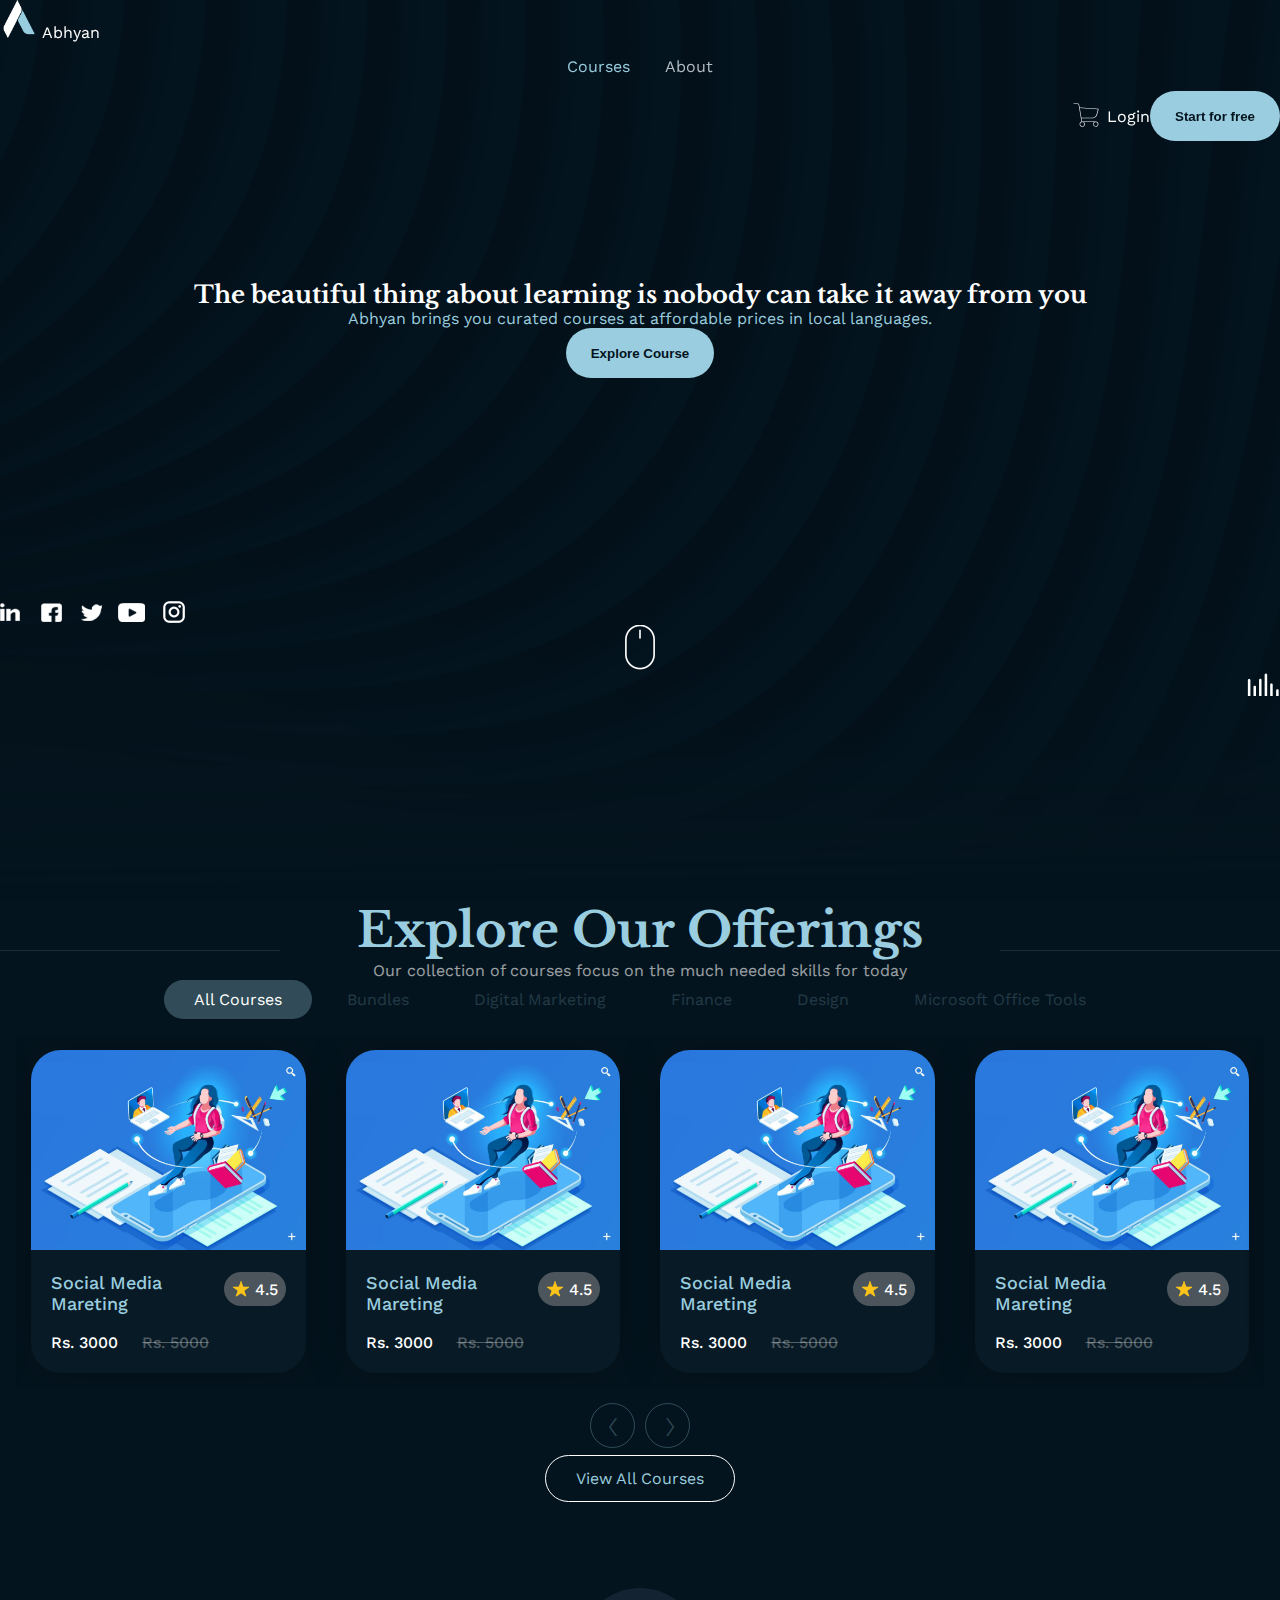
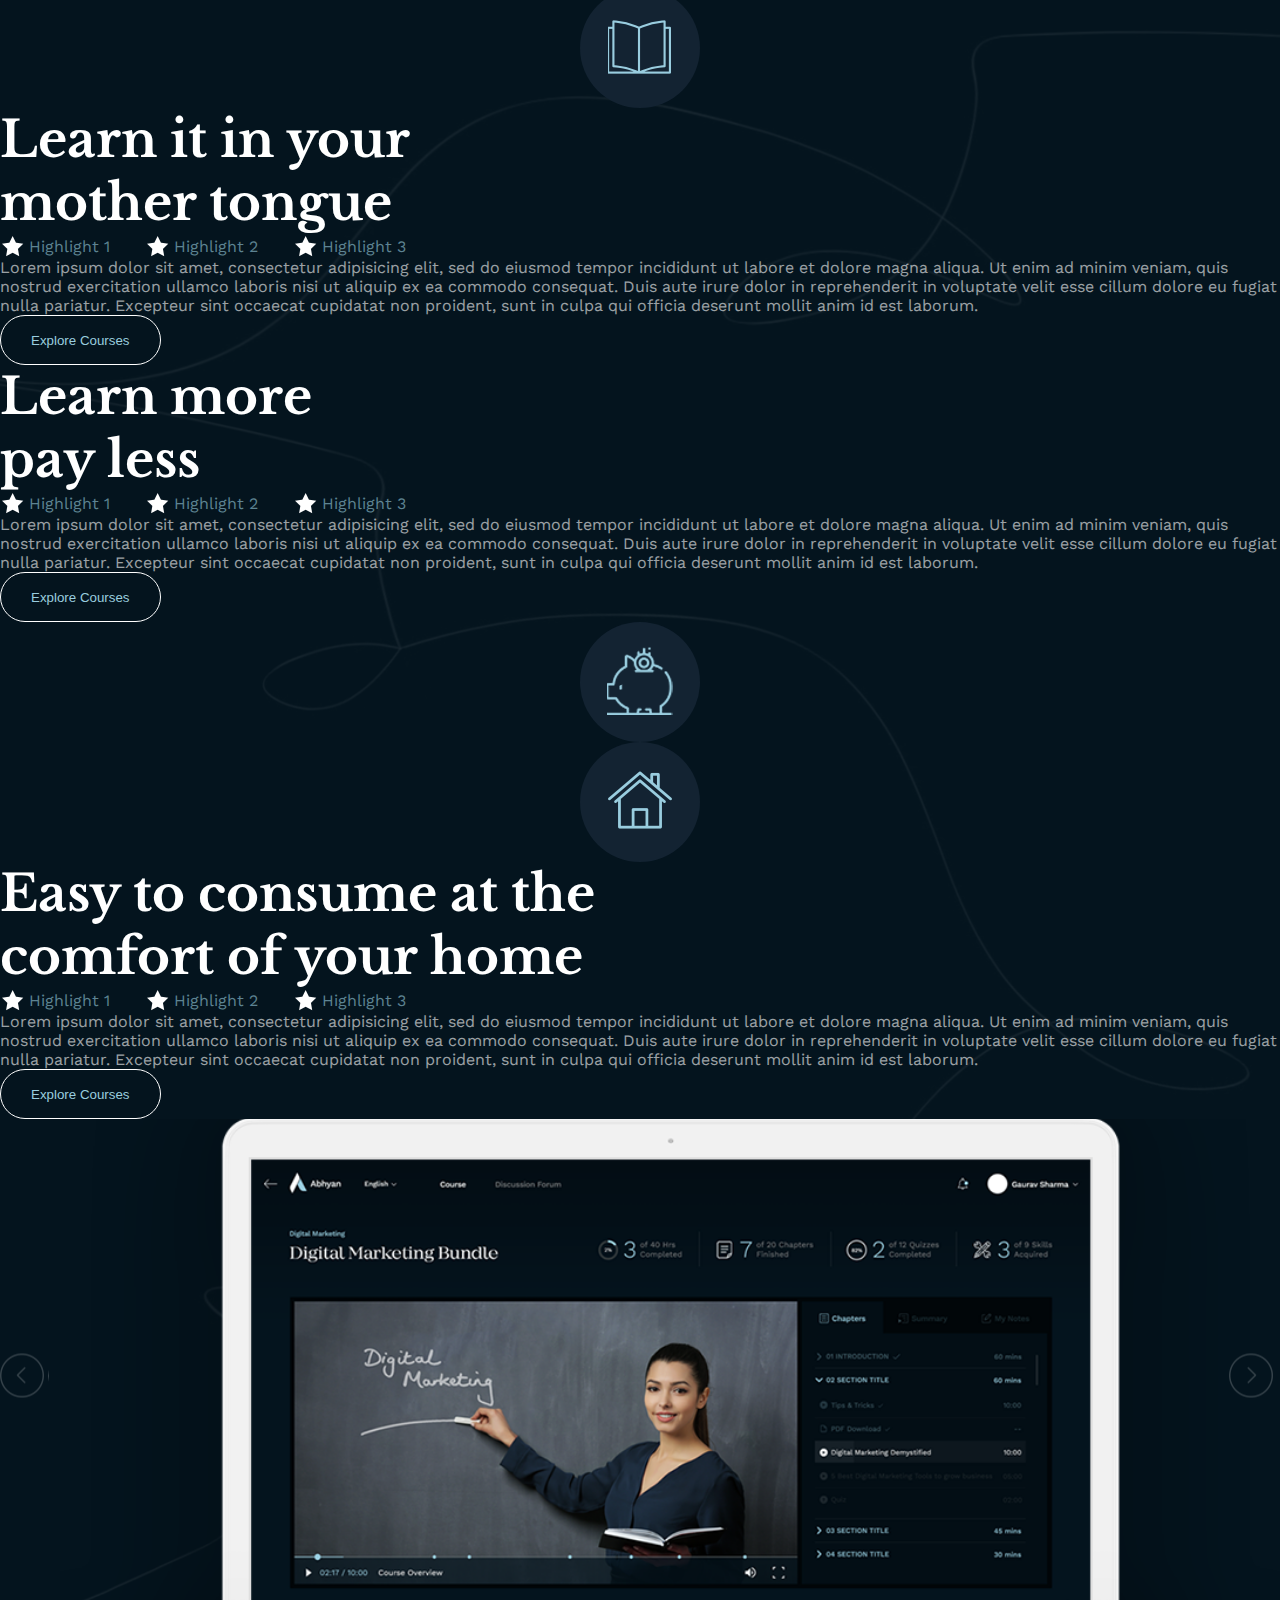
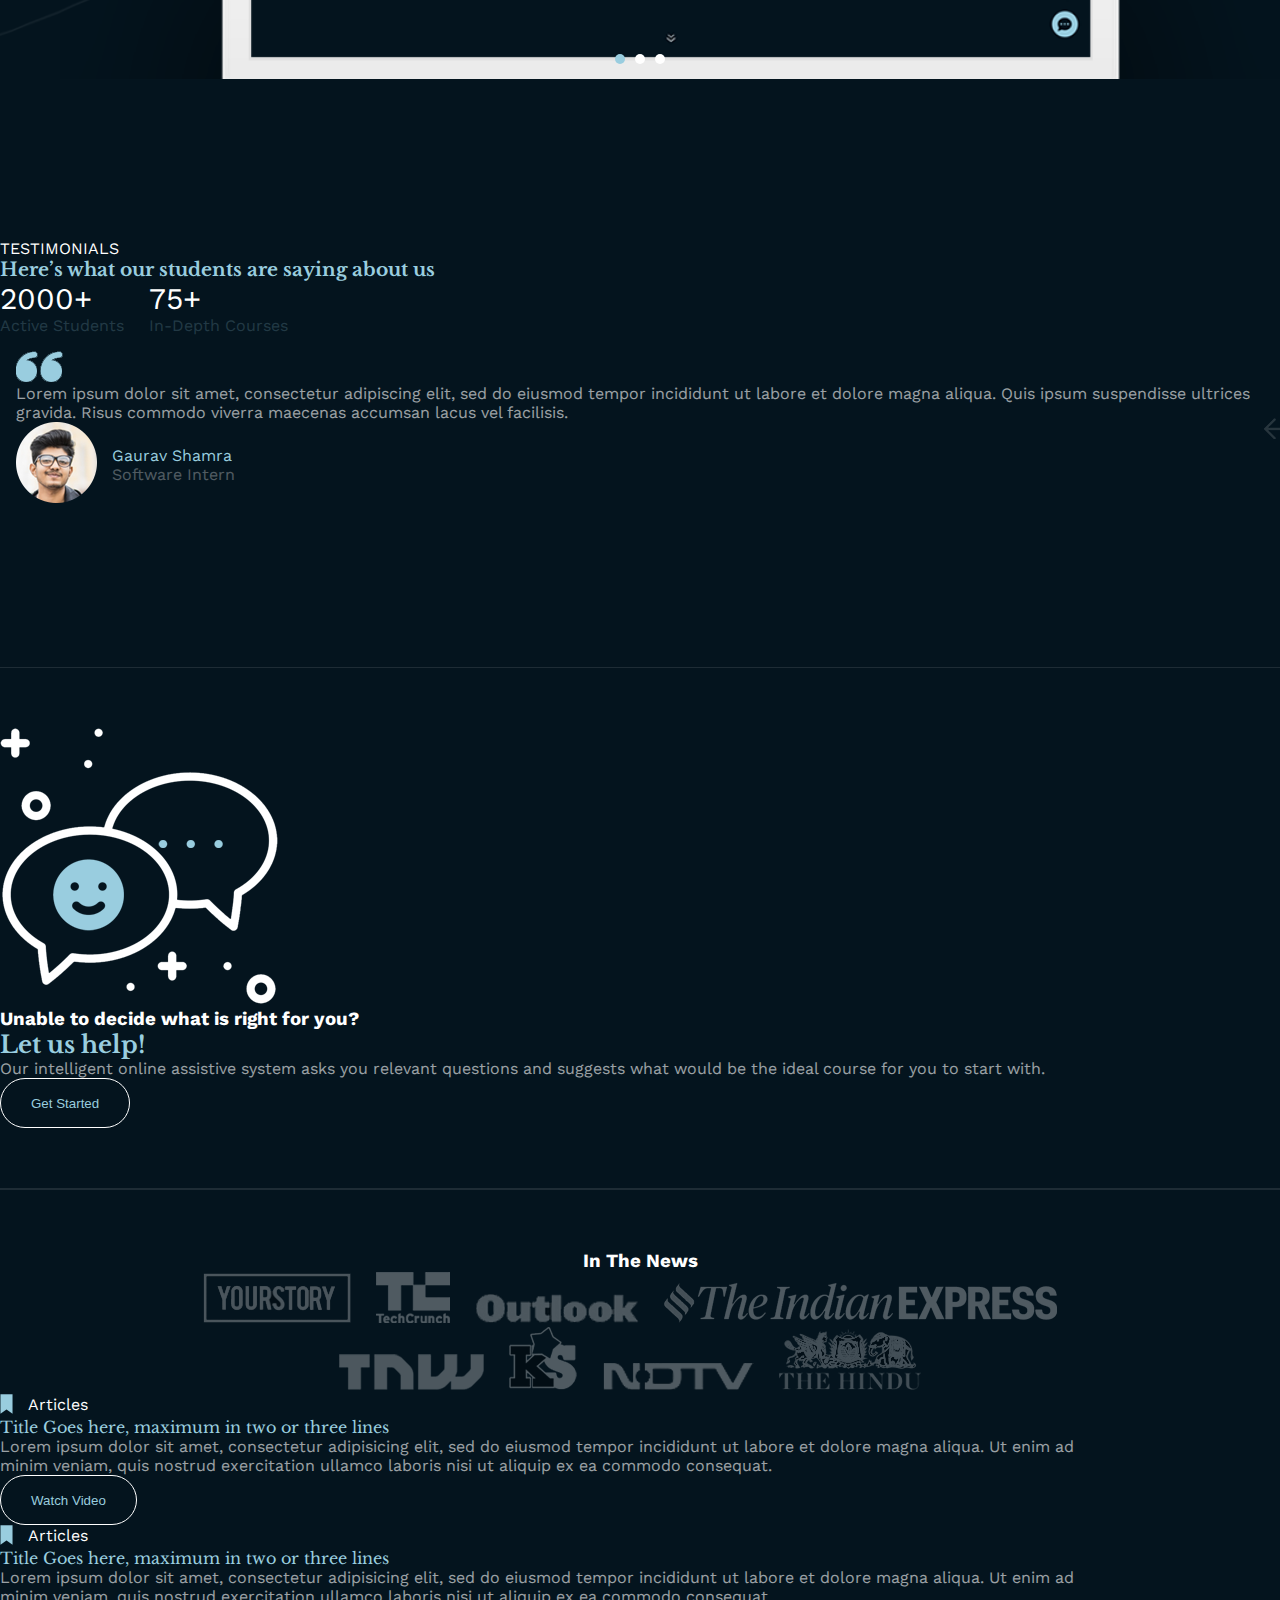
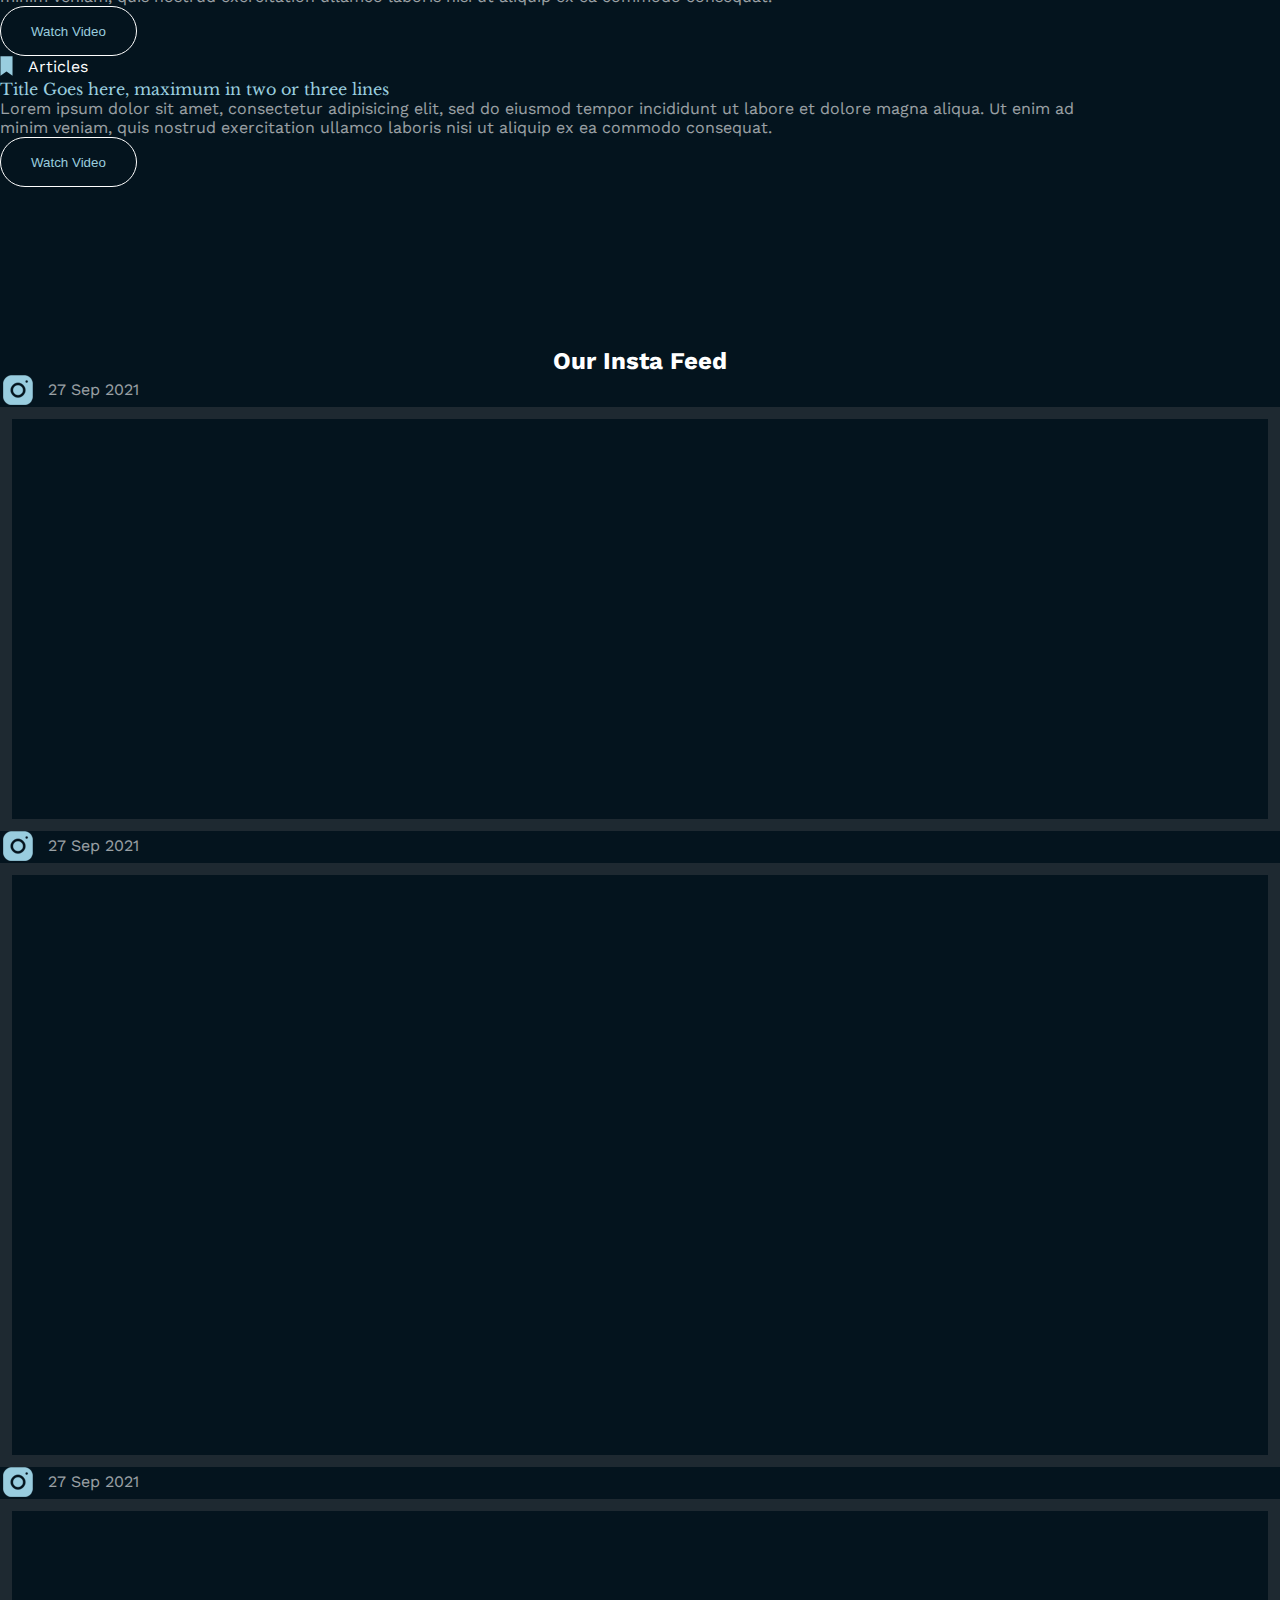
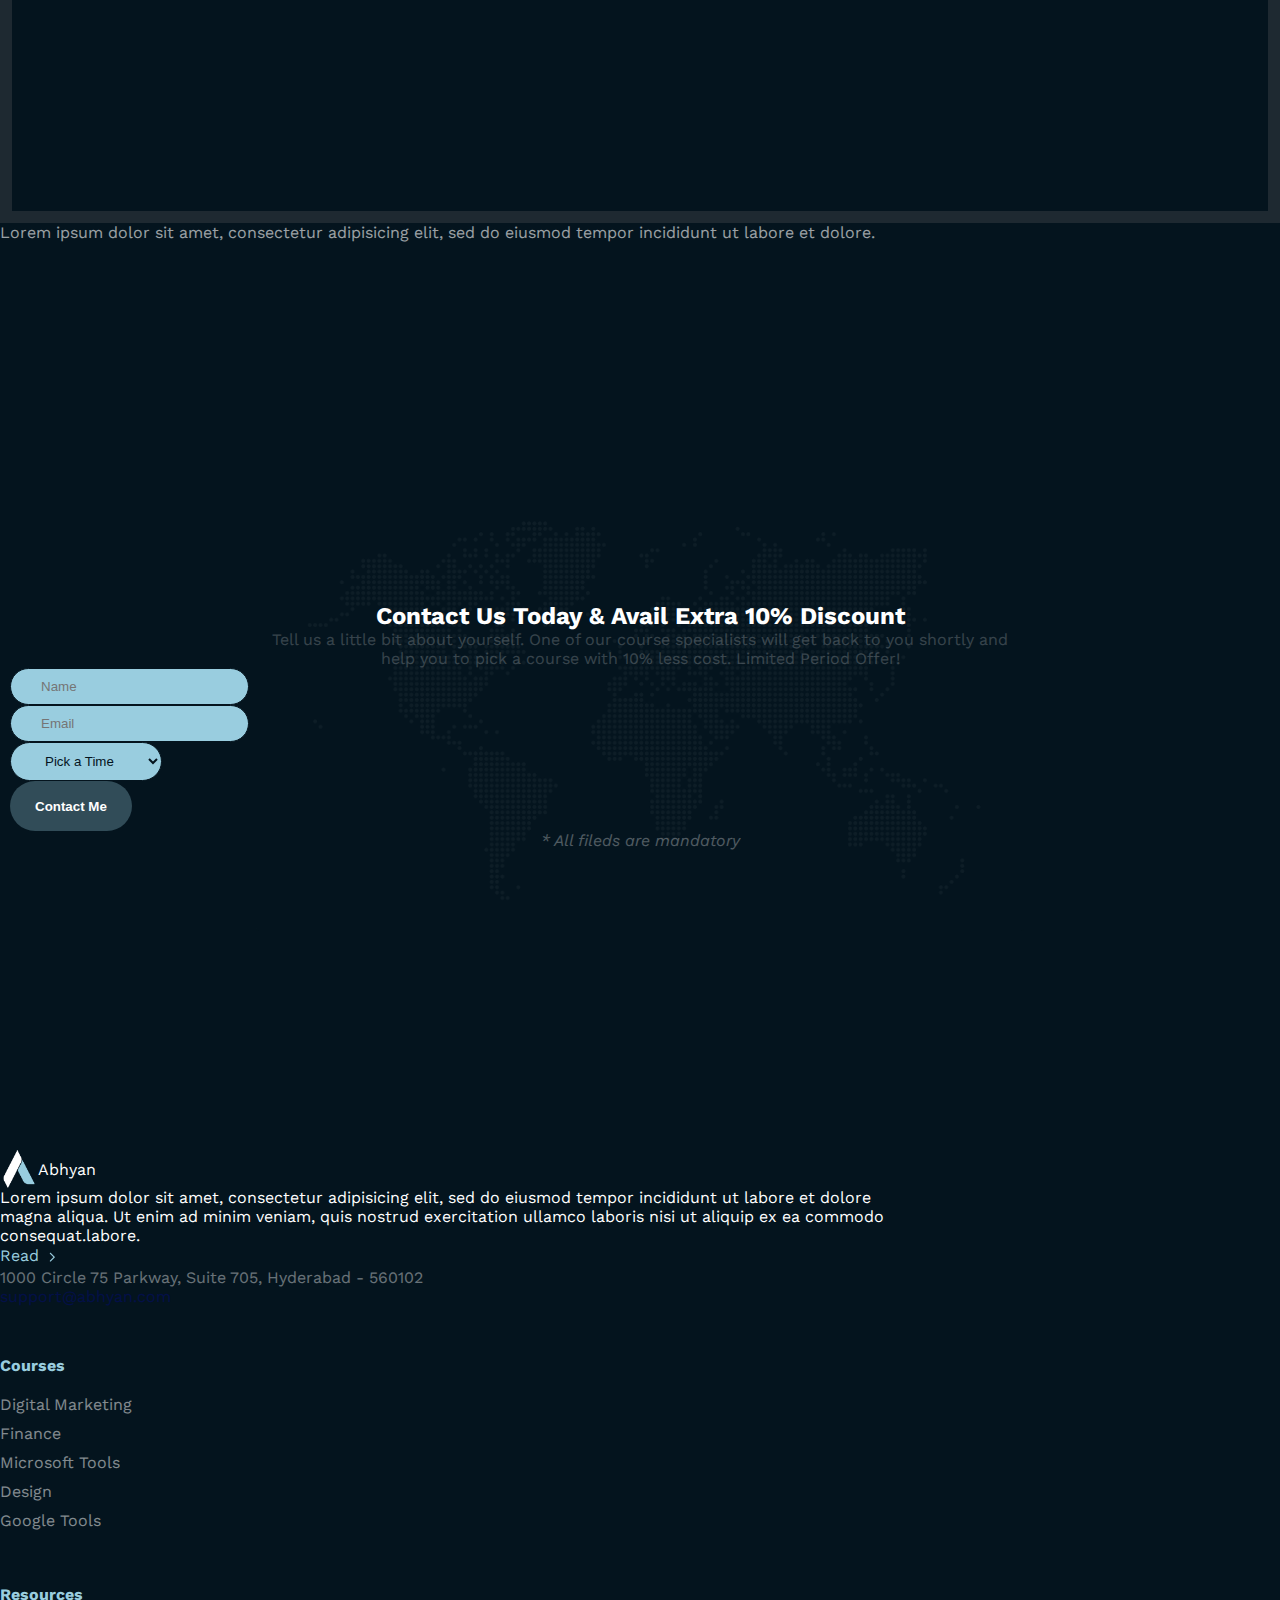
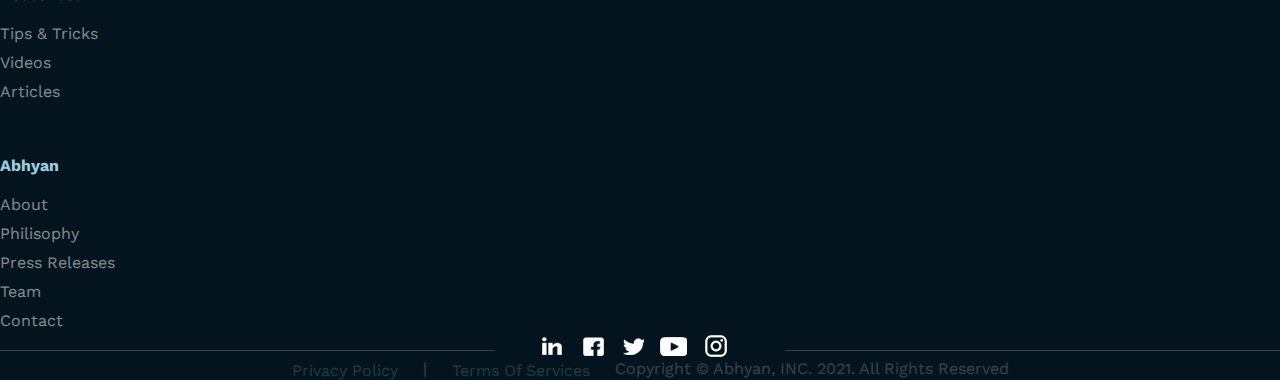
==== commit 4b13c32f: "UI fixed" ====
--- a/index.html
+++ b/index.html
@@ -1852,7 +1852,7 @@
                   <input type="password" class="form-control" id="exampleInputPassword1" placeholder="Password">
                 </div>
                 <div class="ab-controle-form my-3">
-                  <button type="button" class="btn btn-primary ab-button ab-Sign-Up-btn">Sign In</button>
+                  <button type="button" class="btn btn-primary ab-button ab-Sign-Up-btn" onclick="window.location='dashboard.html'">Sign In</button>
                   <a class="ab-Forgot-Password">Forgot Password?</a>
                 </div>
               </form>
--- a/css/custom.css
+++ b/css/custom.css
@@ -244,7 +244,7 @@
     width: 40px;
     height: 40px;
     display: none;
-    z-index: 99;
+    z-index: 9;
     position: relative;
 }
 .ab-account-menu-mobile svg{
@@ -668,6 +668,11 @@
 }
 .ab-color-dark{
     color: #99cddf;
+    display: block;
+}
+.ab-select-complaint{
+   display: inline-block; 
+   margin: 15px 0; 
 }
 /**************************************
 Testimonials
@@ -2249,7 +2254,134 @@
       left: 0px;
       font-weight: 200;
     }
-
+.ab-list-ofmenu-wrapper li a{
+    text-transform: uppercase;
+}
+.ab-list-ofmenu-wrapper li{
+    padding: 10px;
+}
+
+.ab-edit-st{
+    display: inline-block;
+    height: 30px;
+    width: 30px;
+    background-position: -4px -2442px;
+}
+.ab-personalInfo-title{
+    font-size: 24px;
+}
+.ab-lable{
+    display: inline-block;
+    width: 35%;
+}
+.ab-line-vertical{
+    width: 1px;
+    height: 100%;
+    background-color: #36434b;
+}
+.ab-dashboardUserProfile-box{
+    margin-bottom: 150px;
+}
+.ab-Courses-Purchased-content{
+    opacity: 0.2;
+}
+.ab-Courses-Purchased-date{
+    display: inline-block;
+}
+.ab-bordder-bottom{
+    border-bottom: 1px solid #1e2c35;
+}
+.ab-tabcontent{
+    display: none;
+}
+.tablinks{
+    color: #fff;
+}
+.tablinks:hover{
+    color: #99cddf;
+}
+.ab-active-menu{
+    color: #99cddf;
+}
+.ab-courses-download-img{
+    display: block;
+    width: 45px;
+    height: 60px;
+    margin: auto;
+    background-position: -4px -2488px;
+}
+.ab-find-btn{
+    background-color: #99cddf;
+    color: #04141e;
+    display: inline-block;
+    padding: 6px 15px;
+    font-size: 14px;
+    border-radius: 4px;
+    vertical-align: middle;
+    margin-left: 15px ;
+}
+.ab-credits-list-content{
+    opacity: 0.2;
+}
+.ab-credits-list-tick{
+    width: 22px;
+    height: 22px;
+    display: inline-block;
+    vertical-align: middle;
+    background-position: -6px -2560px;
+    margin-right: 5px;
+    margin-bottom: 5px;
+}
+.ab-credits-list li{
+    margin-bottom: 10px;
+}
+.ab-big-one{
+    padding: 10px 20px;
+    font-size: 16px;
+    display: block;
+    width: 131px;
+    text-align: center;
+    margin: 0;
+    margin-top: 20px;
+}
+.ab-referafriend-icon{
+    width: 33px;
+    height: 30px;
+    display: inline-block;
+    vertical-align: middle;
+    background-position: -4px -2594px;
+    margin-right: 7px;
+    margin-bottom: 5px;
+}
+.ab-slot-item{
+    display: block;
+    width: 60px;
+    height: 60px;
+    text-align: center;
+    background-color: #04141e;
+    padding: 10px;
+    box-shadow: 1px 1px 9px #000;
+    border-radius: 4px;
+    color: #99cddf;
+    font-size: 24px;
+    margin-right: 15px;
+}
+.ab-slot-li{
+    display: inline-block;
+}
+.ab-textarea-field{
+    width: 80%;
+    background-color: transparent;
+    border:1px solid  #99cddf;
+}
+.form-select{
+    background-image: url(../img/dropdown-arrow-down.png);
+}
+.ab-lose-icon{
+    display: none;
+    text-align: right;
+    color: #fff;
+}
 /*********************************
 Mobile section
 *********************************/
@@ -2772,6 +2904,28 @@
       .slider-box .banner-img {
         height: 160px;
       }
+      .ab-list-ofmenu{
+        position: fixed;
+        left: 0;
+        width: 70%;
+        background-color: #04141e;
+        box-shadow: 1px 1px 41px #000;
+        top: 0;
+        height: 100%;
+        z-index: 99;
+        padding: 30px;
+        display: none;
+    }
+    .ab-logo-img{
+        display: block;
+        white-space: nowrap;    
+    }
+    .ab-lose-icon{
+        display: block;
+    }
+    .ab-dashboardUserProfile-box{
+        padding: 15px;
+    }
  }
 
 /* // Medium devices (tablets, 768px and up) */
